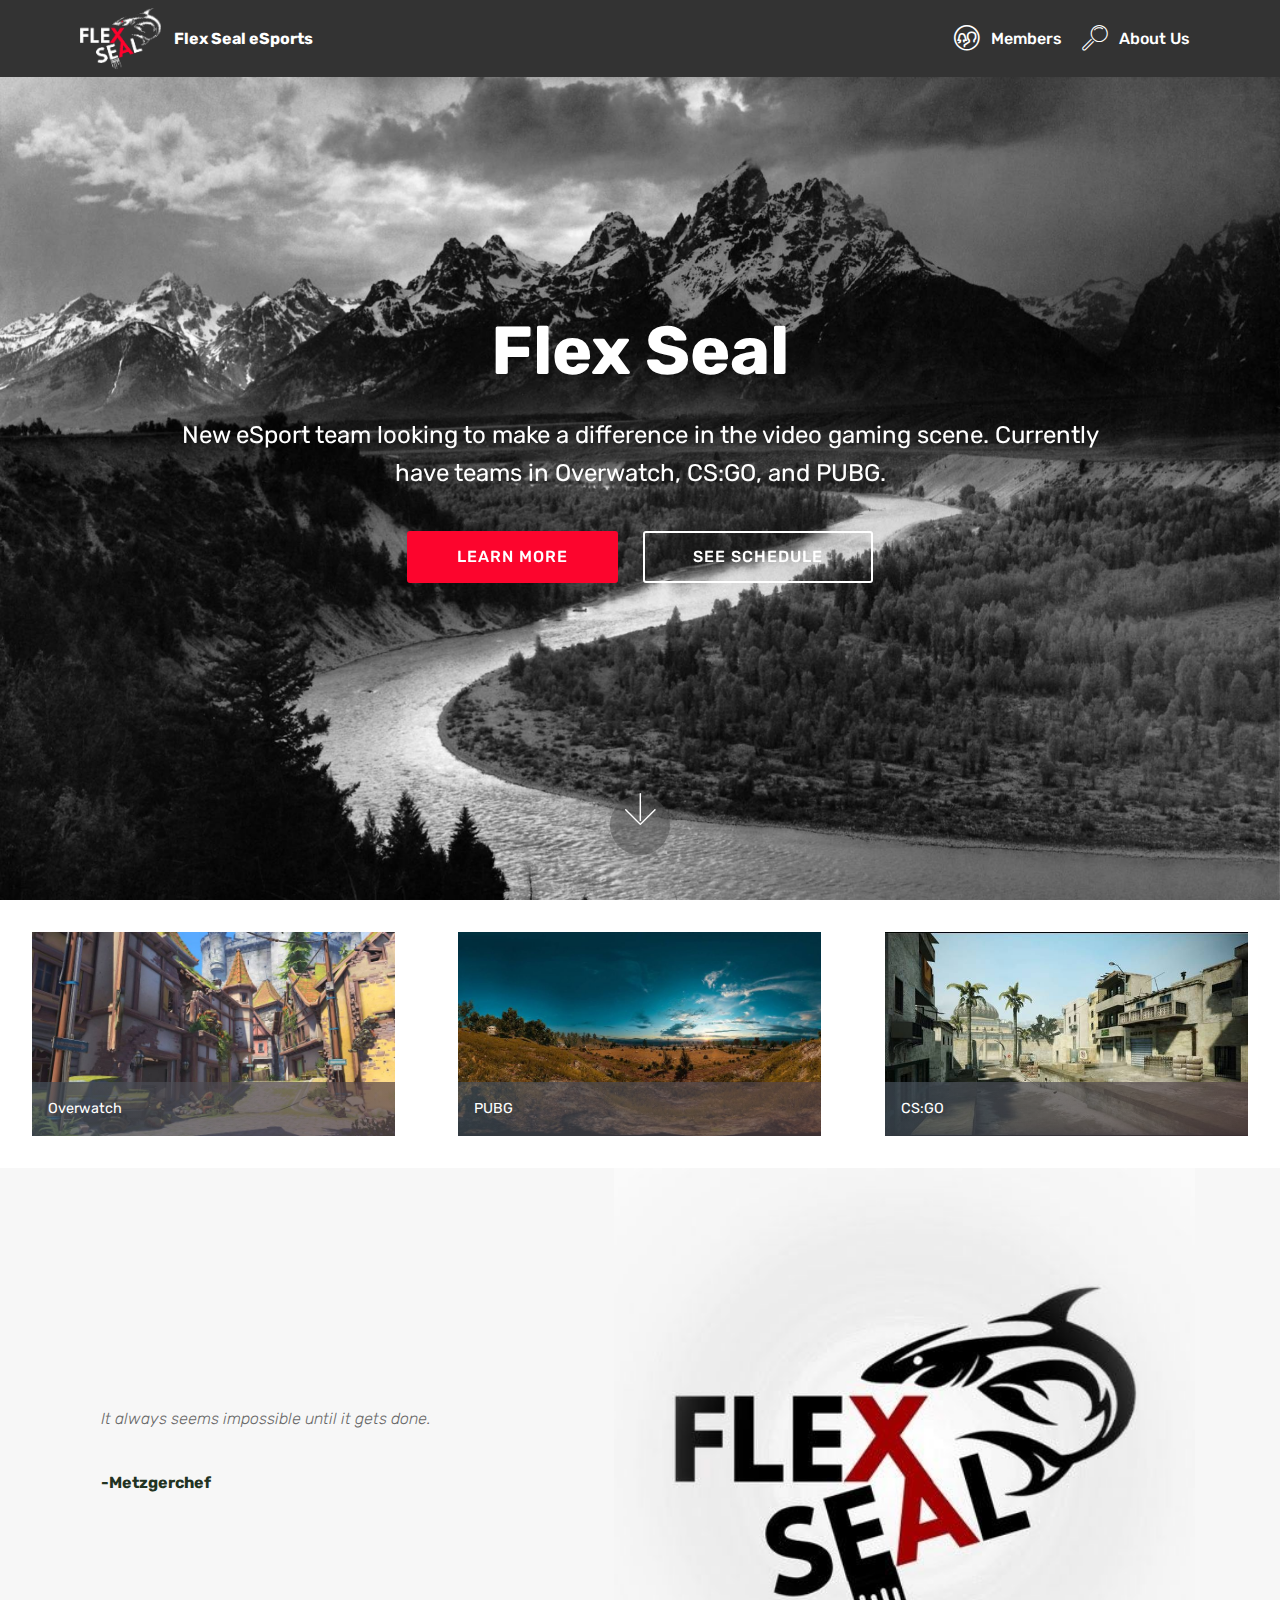
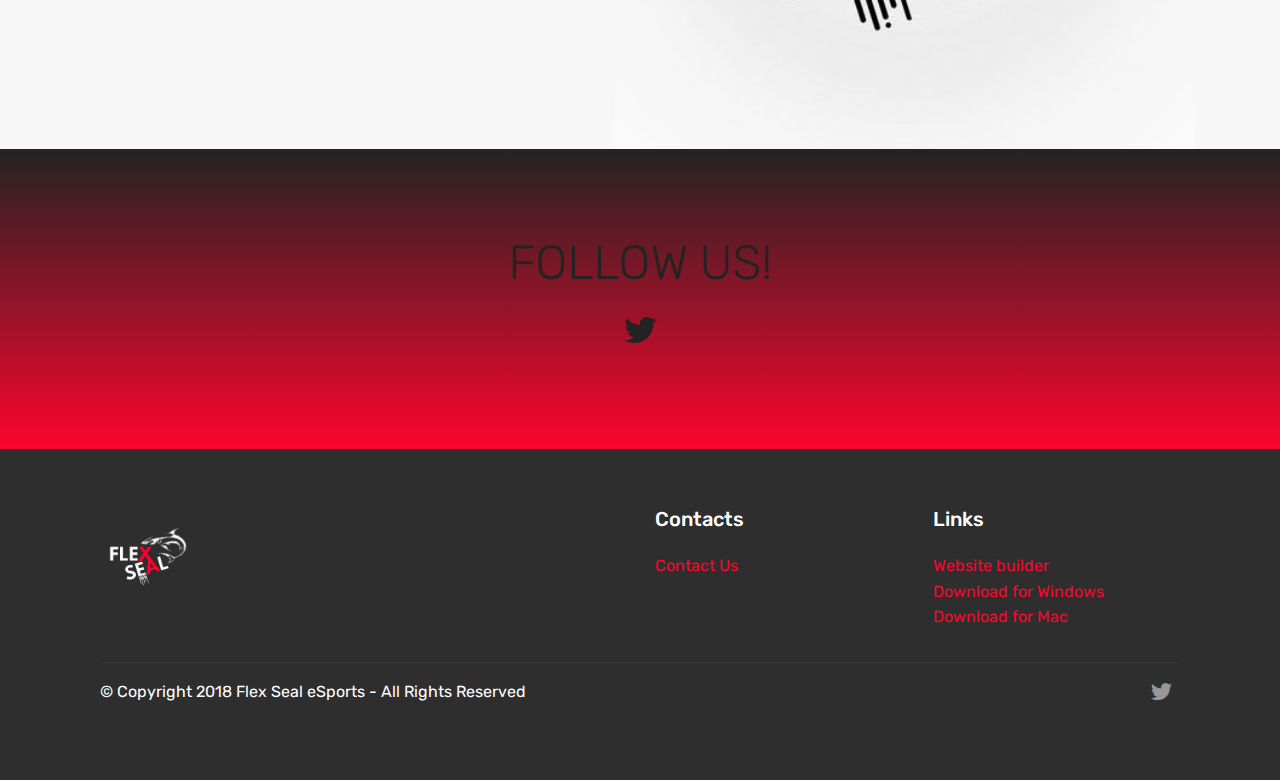
==== index.html @ 2ab2b0f3 "0.7.1 files" ====
<!DOCTYPE html>
<html >
<head>
  <!-- Site made with Mobirise Website Builder v4.6.5, https://mobirise.com -->
  <meta charset="UTF-8">
  <meta http-equiv="X-UA-Compatible" content="IE=edge">
  <meta name="generator" content="Mobirise v4.6.5, mobirise.com">
  <meta name="viewport" content="width=device-width, initial-scale=1, minimum-scale=1">
  <link rel="shortcut icon" href="assets/images/flexs-esports-empty-1-480x480.png" type="image/x-icon">
  <meta name="description" content="">
  <title>Home</title>
  <link rel="stylesheet" href="assets/web/assets/mobirise-icons-bold/mobirise-icons-bold.css">
  <link rel="stylesheet" href="assets/web/assets/mobirise-icons/mobirise-icons.css">
  <link rel="stylesheet" href="assets/tether/tether.min.css">
  <link rel="stylesheet" href="assets/bootstrap/css/bootstrap.min.css">
  <link rel="stylesheet" href="assets/bootstrap/css/bootstrap-grid.min.css">
  <link rel="stylesheet" href="assets/bootstrap/css/bootstrap-reboot.min.css">
  <link rel="stylesheet" href="assets/dropdown/css/style.css">
  <link rel="stylesheet" href="assets/socicon/css/styles.css">
  <link rel="stylesheet" href="assets/theme/css/style.css">
  <link rel="stylesheet" href="assets/gallery/style.css">
  <link rel="stylesheet" href="assets/mobirise/css/mbr-additional.css" type="text/css">
  
  
  
</head>
<body>
  <section class="menu cid-qKfccjQbO0" once="menu" id="menu1-e">

    

    <nav class="navbar navbar-expand beta-menu navbar-dropdown align-items-center navbar-fixed-top navbar-toggleable-sm">
        <button class="navbar-toggler navbar-toggler-right" type="button" data-toggle="collapse" data-target="#navbarSupportedContent" aria-controls="navbarSupportedContent" aria-expanded="false" aria-label="Toggle navigation">
            <div class="hamburger">
                <span></span>
                <span></span>
                <span></span>
                <span></span>
            </div>
        </button>
        <div class="menu-logo">
            <div class="navbar-brand">
                <span class="navbar-logo">
                    <a href="index.html">
                         <img src="assets/images/flexs-esports-empty-1-480x480.png" alt="Mobirise" title="" style="height: 3.8rem;">
                    </a>
                </span>
                <span class="navbar-caption-wrap"><a class="navbar-caption text-white display-4" href="index.html">
                        Flex Seal eSports</a></span>
            </div>
        </div>
        <div class="collapse navbar-collapse" id="navbarSupportedContent">
            <ul class="navbar-nav nav-dropdown nav-right" data-app-modern-menu="true"><li class="nav-item">
                    <a class="nav-link link text-white display-4" href="page6.html"><span class="mbrib-users mbr-iconfont mbr-iconfont-btn"></span>Members</a>
                </li>
                <li class="nav-item">
                    <a class="nav-link link text-white display-4" href="page4.html">
                        <span class="mbri-search mbr-iconfont mbr-iconfont-btn"></span>
                        About Us
                    </a>
                </li></ul>
            
        </div>
    </nav>
</section>

<section class="engine"><a href="https://mobirise.ws/j">design free website</a></section><section class="cid-qKfcckAeBX mbr-fullscreen mbr-parallax-background" id="header2-f">

    

    

    <div class="container align-center">
        <div class="row justify-content-md-center">
            <div class="mbr-white col-md-10">
                <h1 class="mbr-section-title mbr-bold pb-3 mbr-fonts-style display-1">
                    Flex Seal</h1>
                
                <p class="mbr-text pb-3 mbr-fonts-style display-5">
                    New eSport team looking to make a difference in the video gaming scene. Currently have teams in Overwatch, CS:GO, and PUBG.
                </p>
                <div class="mbr-section-btn"><a class="btn btn-md btn-secondary display-4" href="page4.html">LEARN MORE</a>
                    <a class="btn btn-md btn-white-outline display-4" href="page7.html">SEE SCHEDULE</a></div>
            </div>
        </div>
    </div>
    <div class="mbr-arrow hidden-sm-down" aria-hidden="true">
        <a href="#next">
            <i class="mbri-down mbr-iconfont"></i>
        </a>
    </div>
</section>

<section class="mbr-gallery mbr-slider-carousel cid-qKfeSP78UW" id="gallery3-h">

    

    <div>
        <div><!-- Filter --><!-- Gallery --><div class="mbr-gallery-row"><div class="mbr-gallery-layout-default"><div><div><div class="mbr-gallery-item mbr-gallery-item--p4" data-video-url="false" data-tags="Awesome"><div href="#lb-gallery3-h" data-slide-to="0" data-toggle="modal"><img src="assets/images/382066-h1-1920x1080-800x450.jpg" alt=""><span class="icon-focus"></span><span class="mbr-gallery-title mbr-fonts-style display-7"><a href="page1.html" class="text-white">Overwatch</a></span></div></div><div class="mbr-gallery-item mbr-gallery-item--p4" data-video-url="false" data-tags="Responsive"><div href="#lb-gallery3-h" data-slide-to="1" data-toggle="modal"><img src="assets/images/eastofzharkisunset-1551x872-800x449.jpg" alt=""><span class="icon-focus"></span><span class="mbr-gallery-title mbr-fonts-style display-7"><a href="page2.html" class="text-white">PUBG</a></span></div></div><div class="mbr-gallery-item mbr-gallery-item--p4" data-video-url="false" data-tags="Animated"><div href="#lb-gallery3-h" data-slide-to="2" data-toggle="modal"><img src="assets/images/download-637x358-637x358.jpg" alt=""><span class="icon-focus"></span><span class="mbr-gallery-title mbr-fonts-style display-7"><a href="page3.html" class="text-white">CS:GO</a></span></div></div></div></div><div class="clearfix"></div></div></div><!-- Lightbox --><div data-app-prevent-settings="" class="mbr-slider modal fade carousel slide" tabindex="-1" data-keyboard="true" data-interval="false" id="lb-gallery3-h"><div class="modal-dialog"><div class="modal-content"><div class="modal-body"><div class="carousel-inner"><div class="carousel-item active"><img src="assets/images/382066-h1-1920x1080.jpg" alt=""></div><div class="carousel-item"><img src="assets/images/eastofzharkisunset-1551x872.jpg" alt=""></div><div class="carousel-item"><img src="assets/images/download-637x358.jpg" alt=""></div></div><a class="carousel-control carousel-control-prev" role="button" data-slide="prev" href="#lb-gallery3-h"><span class="mbri-left mbr-iconfont" aria-hidden="true"></span><span class="sr-only">Previous</span></a><a class="carousel-control carousel-control-next" role="button" data-slide="next" href="#lb-gallery3-h"><span class="mbri-right mbr-iconfont" aria-hidden="true"></span><span class="sr-only">Next</span></a><a class="close" href="#" role="button" data-dismiss="modal"><span class="sr-only">Close</span></a></div></div></div></div></div>
    </div>

</section>

<section class="testimonials3 cid-qKkOAJuaQs" id="testimonials3-r">

    

    

    <div class="container">
        <div class="media-container-row">
            <div class="media-content px-3 align-self-center mbr-white py-2">
                <p class="mbr-text testimonial-text mbr-fonts-style display-7">
                   It always seems impossible until it gets done.</p>
                <p class="mbr-author-name pt-4 mb-2 mbr-fonts-style display-7">
                   -Metzgerchef</p>
                <p class="mbr-author-desc mbr-fonts-style display-7"></p>
            </div>

            <div class="mbr-figure pl-lg-5" style="width: 130%;">
              <img src="assets/images/metzger-1-480x480.jpg" alt="" title="">
            </div>
        </div>
    </div>
</section>

<section class="cid-qKkOF8xKrT" id="social-buttons2-s">

    

    

    <div class="container">
        <div class="media-container-row">
            <div class="col-md-8 align-center">
                <h2 class="pb-3 mbr-fonts-style display-2">
                    FOLLOW US!
                </h2>
                <div class="social-list pl-0 mb-0">
                    <a href="https://twitter.com/FlexS_Sports" target="_blank">
                        <span class="px-2 mbr-iconfont mbr-iconfont-social socicon-twitter socicon"></span>
                    </a>
                    <a href="https://www.facebook.com/pages/Mobirise/1616226671953247" target="_blank">
                        
                    </a>
                    <a href="https://instagram.com/mobirise" target="_blank">
                        
                    </a>
                    <a href="https://www.youtube.com/c/mobirise" target="_blank">
                        
                    </a>
                    <a href="https://plus.google.com/u/0/+Mobirise" target="_blank">
                        
                    </a>
                    <a href="https://www.behance.net/Mobirise" target="_blank">
                        
                    </a>
                </div>
            </div>
        </div>
    </div>
</section>

<section class="cid-qKfccleYmB" id="footer1-g">

    

    

    <div class="container">
        <div class="media-container-row content text-white">
            <div class="col-12 col-md-3">
                <div class="media-wrap">
                    <a href="https://mobirise.com/">
                        <img src="assets/images/flexs-esports-empty-480x480.png" alt="Mobirise" title="">
                    </a>
                </div>
            </div>
            <div class="col-12 col-md-3 mbr-fonts-style display-7">
                <h5 class="pb-3"></h5>
                <p class="mbr-text"></p>
            </div>
            <div class="col-12 col-md-3 mbr-fonts-style display-7">
                <h5 class="pb-3">
                    Contacts
                </h5>
                <p class="mbr-text"><a href="page5.html">Contact Us</a></p>
            </div>
            <div class="col-12 col-md-3 mbr-fonts-style display-7">
                <h5 class="pb-3">
                    Links
                </h5>
                <p class="mbr-text">
                    <a class="text-primary" href="https://mobirise.com/">Website builder</a>
                    <br><a class="text-primary" href="https://mobirise.com/mobirise-free-win.zip">Download for Windows</a>
                    <br><a class="text-primary" href="https://mobirise.com/mobirise-free-mac.zip">Download for Mac</a>
                </p>
            </div>
        </div>
        <div class="footer-lower">
            <div class="media-container-row">
                <div class="col-sm-12">
                    <hr>
                </div>
            </div>
            <div class="media-container-row mbr-white">
                <div class="col-sm-6 copyright">
                    <p class="mbr-text mbr-fonts-style display-7">
                        © Copyright 2018 Flex Seal eSports - All Rights Reserved
                    </p>
                </div>
                <div class="col-md-6">
                    <div class="social-list align-right">
                        <div class="soc-item">
                            <a href="https://twitter.com/FlexS_Sports" target="_blank">
                                <span class="mbr-iconfont mbr-iconfont-social socicon-twitter socicon"></span>
                            </a>
                        </div>
                        
                        
                        
                        
                        
                    </div>
                </div>
            </div>
        </div>
    </div>
</section>


  <script src="assets/web/assets/jquery/jquery.min.js"></script>
  <script src="assets/popper/popper.min.js"></script>
  <script src="assets/tether/tether.min.js"></script>
  <script src="assets/bootstrap/js/bootstrap.min.js"></script>
  <script src="assets/dropdown/js/script.min.js"></script>
  <script src="assets/touchswipe/jquery.touch-swipe.min.js"></script>
  <script src="assets/parallax/jarallax.min.js"></script>
  <script src="assets/bootstrapcarouselswipe/bootstrap-carousel-swipe.js"></script>
  <script src="assets/smoothscroll/smooth-scroll.js"></script>
  <script src="assets/vimeoplayer/jquery.mb.vimeo_player.js"></script>
  <script src="assets/sociallikes/social-likes.js"></script>
  <script src="assets/masonry/masonry.pkgd.min.js"></script>
  <script src="assets/imagesloaded/imagesloaded.pkgd.min.js"></script>
  <script src="assets/theme/js/script.js"></script>
  <script src="assets/slidervideo/script.js"></script>
  <script src="assets/gallery/player.min.js"></script>
  <script src="assets/gallery/script.js"></script>
  
  
</body>
</html>
---- assets/web/assets/mobirise-icons-bold/mobirise-icons-bold.css ----
@font-face {
  font-family: 'mobirise-icons-bold';
  src:  url('mobirise-icons-bold.eot?m1l4yr');
  src:  url('mobirise-icons-bold.eot?m1l4yr#iefix') format('embedded-opentype'),
    url('mobirise-icons-bold.ttf?m1l4yr') format('truetype'),
    url('mobirise-icons-bold.woff?m1l4yr') format('woff'),
    url('mobirise-icons-bold.svg?m1l4yr#mobirise-icons-bold') format('svg');
  font-weight: normal;
  font-style: normal;
}

[class^="mbrib-"], [class*="mbrib-"] {
  /* use !important to prevent issues with browser extensions that change fonts */
  font-family: 'mobirise-icons-bold' !important;
  speak: none;
  font-style: normal;
  font-weight: normal;
  font-variant: normal;
  text-transform: none;
  line-height: 1;

  /* Better Font Rendering =========== */
  -webkit-font-smoothing: antialiased;
  -moz-osx-font-smoothing: grayscale;
}

.mbrib-add-submenu:before {
  content: "\e900";
}
.mbrib-alert:before {
  content: "\e901";
}
.mbrib-align-center:before {
  content: "\e902";
}
.mbrib-align-justify:before {
  content: "\e903";
}
.mbrib-align-left:before {
  content: "\e904";
}
.mbrib-align-right:before {
  content: "\e905";
}
.mbrib-android:before {
  content: "\e906";
}
.mbrib-apple:before {
  content: "\e907";
}
.mbrib-arrow-down:before {
  content: "\e908";
}
.mbrib-arrow-next:before {
  content: "\e909";
}
.mbrib-arrow-prev:before {
  content: "\e90a";
}
.mbrib-arrow-up:before {
  content: "\e90b";
}
.mbrib-bold:before {
  content: "\e90c";
}
.mbrib-bookmark:before {
  content: "\e90d";
}
.mbrib-bootstrap:before {
  content: "\e90e";
}
.mbrib-briefcase:before {
  content: "\e90f";
}
.mbrib-browse:before {
  content: "\e910";
}
.mbrib-bulleted-list:before {
  content: "\e911";
}
.mbrib-calendar:before {
  content: "\e912";
}
.mbrib-camera:before {
  content: "\e913";
}
.mbrib-cart-add:before {
  content: "\e914";
}
.mbrib-cart-full:before {
  content: "\e915";
}
.mbrib-cash:before {
  content: "\e916";
}
.mbrib-change-style:before {
  content: "\e917";
}
.mbrib-chat:before {
  content: "\e918";
}
.mbrib-clock:before {
  content: "\e919";
}
.mbrib-close:before {
  content: "\e91a";
}
.mbrib-cloud:before {
  content: "\e91b";
}
.mbrib-code:before {
  content: "\e91c";
}
.mbrib-contact-form:before {
  content: "\e91d";
}
.mbrib-credit-card:before {
  content: "\e91e";
}
.mbrib-cursor-click:before {
  content: "\e91f";
}
.mbrib-cust-feedback:before {
  content: "\e920";
}
.mbrib-database:before {
  content: "\e921";
}
.mbrib-delivery:before {
  content: "\e922";
}
.mbrib-desktop:before {
  content: "\e923";
}
.mbrib-devices:before {
  content: "\e924";
}
.mbrib-down:before {
  content: "\e925";
}
.mbrib-download:before {
  content: "\e926";
}
.mbrib-drag-n-drop:before {
  content: "\e927";
}
.mbrib-drag-n-drop2:before {
  content: "\e928";
}
.mbrib-edit:before {
  content: "\e929";
}
.mbrib-edit2:before {
  content: "\e92a";
}
.mbrib-error:before {
  content: "\e92b";
}
.mbrib-extension:before {
  content: "\e92c";
}
.mbrib-features:before {
  content: "\e92d";
}
.mbrib-file:before {
  content: "\e92e";
}
.mbrib-flag:before {
  content: "\e92f";
}
.mbrib-folder:before {
  content: "\e930";
}
.mbrib-gift:before {
  content: "\e931";
}
.mbrib-github:before {
  content: "\e932";
}
.mbrib-globe-2:before {
  content: "\e933";
}
.mbrib-globe:before {
  content: "\e934";
}
.mbrib-growing-chart:before {
  content: "\e935";
}
.mbrib-hearth:before {
  content: "\e936";
}
.mbrib-help:before {
  content: "\e937";
}
.mbrib-home:before {
  content: "\e938";
}
.mbrib-hot-cup:before {
  content: "\e939";
}
.mbrib-idea:before {
  content: "\e93a";
}
.mbrib-image-gallery:before {
  content: "\e93b";
}
.mbrib-image-slider:before {
  content: "\e93c";
}
.mbrib-info:before {
  content: "\e93d";
}
.mbrib-italic:before {
  content: "\e93e";
}
.mbrib-key:before {
  content: "\e93f";
}
.mbrib-laptop:before {
  content: "\e940";
}
.mbrib-layers:before {
  content: "\e941";
}
.mbrib-left-right:before {
  content: "\e942";
}
.mbrib-left:before {
  content: "\e943";
}
.mbrib-letter:before {
  content: "\e944";
}
.mbrib-like:before {
  content: "\e945";
}
.mbrib-link:before {
  content: "\e946";
}
.mbrib-lock:before {
  content: "\e947";
}
.mbrib-login:before {
  content: "\e948";
}
.mbrib-logout:before {
  content: "\e949";
}
.mbrib-magic-stick:before {
  content: "\e94a";
}
.mbrib-map-pin:before {
  content: "\e94b";
}
.mbrib-menu:before {
  content: "\e94c";
}
.mbrib-mobile:before {
  content: "\e94d";
}
.mbrib-mobile2:before {
  content: "\e94e";
}
.mbrib-mobirise:before {
  content: "\e94f";
}
.mbrib-more-horizontal:before {
  content: "\e950";
}
.mbrib-more-vertical:before {
  content: "\e951";
}
.mbrib-music:before {
  content: "\e952";
}
.mbrib-new-file:before {
  content: "\e953";
}
.mbrib-numbered-list:before {
  content: "\e954";
}
.mbrib-opened-folder:before {
  content: "\e955";
}
.mbrib-pages:before {
  content: "\e956";
}
.mbrib-paper-plane:before {
  content: "\e957";
}
.mbrib-paperclip:before {
  content: "\e958";
}
.mbrib-photo:before {
  content: "\e959";
}
.mbrib-photos:before {
  content: "\e95a";
}
.mbrib-pin:before {
  content: "\e95b";
}
.mbrib-play:before {
  content: "\e95c";
}
.mbrib-plus:before {
  content: "\e95d";
}
.mbrib-preview:before {
  content: "\e95e";
}
.mbrib-print:before {
  content: "\e95f";
}
.mbrib-protect:before {
  content: "\e960";
}
.mbrib-question:before {
  content: "\e961";
}
.mbrib-quote-left:before {
  content: "\e962";
}
.mbrib-quote-right:before {
  content: "\e963";
}
.mbrib-redo:before {
  content: "\e964";
}
.mbrib-refresh:before {
  content: "\e965";
}
.mbrib-responsive:before {
  content: "\e966";
}
.mbrib-right:before {
  content: "\e967";
}
.mbrib-rocket:before {
  content: "\e968";
}
.mbrib-sad-face:before {
  content: "\e969";
}
.mbrib-sale:before {
  content: "\e96a";
}
.mbrib-save:before {
  content: "\e96b";
}
.mbrib-search:before {
  content: "\e96c";
}
.mbrib-setting:before {
  content: "\e96d";
}
.mbrib-setting2:before {
  content: "\e96e";
}
.mbrib-setting3:before {
  content: "\e96f";
}
.mbrib-share:before {
  content: "\e970";
}
.mbrib-shopping-bag:before {
  content: "\e971";
}
.mbrib-shopping-basket:before {
  content: "\e972";
}
.mbrib-shopping-cart:before {
  content: "\e973";
}
.mbrib-sites:before {
  content: "\e974";
}
.mbrib-smile-face:before {
  content: "\e975";
}
.mbrib-speed:before {
  content: "\e976";
}
.mbrib-star:before {
  content: "\e977";
}
.mbrib-success:before {
  content: "\e978";
}
.mbrib-sun:before {
  content: "\e979";
}
.mbrib-sun2:before {
  content: "\e97a";
}
.mbrib-tablet-vertical:before {
  content: "\e97b";
}
.mbrib-tablet:before {
  content: "\e97c";
}
.mbrib-target:before {
  content: "\e97d";
}
.mbrib-timer:before {
  content: "\e97e";
}
.mbrib-to-ftp:before {
  content: "\e97f";
}
.mbrib-to-local-drive:before {
  content: "\e980";
}
.mbrib-touch-swipe:before {
  content: "\e981";
}
.mbrib-touch:before {
  content: "\e982";
}
.mbrib-trash:before {
  content: "\e983";
}
.mbrib-underline:before {
  content: "\e984";
}
.mbrib-undo:before {
  content: "\e985";
}
.mbrib-unlink:before {
  content: "\e986";
}
.mbrib-unlock:before {
  content: "\e987";
}
.mbrib-up-down:before {
  content: "\e988";
}
.mbrib-up:before {
  content: "\e989";
}
.mbrib-update:before {
  content: "\e98a";
}
.mbrib-upload:before {
  content: "\e98b";
}
.mbrib-user:before {
  content: "\e98c";
}
.mbrib-user2:before {
  content: "\e98d";
}
.mbrib-users:before {
  content: "\e98e";
}
.mbrib-video-play:before {
  content: "\e98f";
}
.mbrib-video:before {
  content: "\e990";
}
.mbrib-watch:before {
  content: "\e991";
}
.mbrib-website-theme:before {
  content: "\e992";
}
.mbrib-wifi:before {
  content: "\e993";
}
.mbrib-windows:before {
  content: "\e994";
}
.mbrib-zoom-out:before {
  content: "\e995";
}
---- assets/web/assets/mobirise-icons/mobirise-icons.css ----
@font-face {
  font-family: 'MobiriseIcons';
  src:  url('mobirise-icons.eot?spat4u');
  src:  url('mobirise-icons.eot?spat4u#iefix') format('embedded-opentype'),
    url('mobirise-icons.ttf?spat4u') format('truetype'),
    url('mobirise-icons.woff?spat4u') format('woff'),
    url('mobirise-icons.svg?spat4u#MobiriseIcons') format('svg');
  font-weight: normal;
  font-style: normal;
}

[class^="mbri-"], [class*=" mbri-"] {
  /* use !important to prevent issues with browser extensions that change fonts */
  font-family: MobiriseIcons !important;
  speak: none;
  font-style: normal;
  font-weight: normal;
  font-variant: normal;
  text-transform: none;
  line-height: 1;

  /* Better Font Rendering =========== */
  -webkit-font-smoothing: antialiased;
  -moz-osx-font-smoothing: grayscale;
}

.mbri-add-submenu:before {
  content: "\e900";
}
.mbri-alert:before {
  content: "\e901";
}
.mbri-align-center:before {
  content: "\e902";
}
.mbri-align-justify:before {
  content: "\e903";
}
.mbri-align-left:before {
  content: "\e904";
}
.mbri-align-right:before {
  content: "\e905";
}
.mbri-android:before {
  content: "\e906";
}
.mbri-apple:before {
  content: "\e907";
}
.mbri-arrow-down:before {
  content: "\e908";
}
.mbri-arrow-next:before {
  content: "\e909";
}
.mbri-arrow-prev:before {
  content: "\e90a";
}
.mbri-arrow-up:before {
  content: "\e90b";
}
.mbri-bold:before {
  content: "\e90c";
}
.mbri-bookmark:before {
  content: "\e90d";
}
.mbri-bootstrap:before {
  content: "\e90e";
}
.mbri-briefcase:before {
  content: "\e90f";
}
.mbri-browse:before {
  content: "\e910";
}
.mbri-bulleted-list:before {
  content: "\e911";
}
.mbri-calendar:before {
  content: "\e912";
}
.mbri-camera:before {
  content: "\e913";
}
.mbri-cart-add:before {
  content: "\e914";
}
.mbri-cart-full:before {
  content: "\e915";
}
.mbri-cash:before {
  content: "\e916";
}
.mbri-change-style:before {
  content: "\e917";
}
.mbri-chat:before {
  content: "\e918";
}
.mbri-clock:before {
  content: "\e919";
}
.mbri-close:before {
  content: "\e91a";
}
.mbri-cloud:before {
  content: "\e91b";
}
.mbri-code:before {
  content: "\e91c";
}
.mbri-contact-form:before {
  content: "\e91d";
}
.mbri-credit-card:before {
  content: "\e91e";
}
.mbri-cursor-click:before {
  content: "\e91f";
}
.mbri-cust-feedback:before {
  content: "\e920";
}
.mbri-database:before {
  content: "\e921";
}
.mbri-delivery:before {
  content: "\e922";
}
.mbri-desktop:before {
  content: "\e923";
}
.mbri-devices:before {
  content: "\e924";
}
.mbri-down:before {
  content: "\e925";
}
.mbri-download:before {
  content: "\e989";
}
.mbri-drag-n-drop:before {
  content: "\e927";
}
.mbri-drag-n-drop2:before {
  content: "\e928";
}
.mbri-edit:before {
  content: "\e929";
}
.mbri-edit2:before {
  content: "\e92a";
}
.mbri-error:before {
  content: "\e92b";
}
.mbri-extension:before {
  content: "\e92c";
}
.mbri-features:before {
  content: "\e92d";
}
.mbri-file:before {
  content: "\e92e";
}
.mbri-flag:before {
  content: "\e92f";
}
.mbri-folder:before {
  content: "\e930";
}
.mbri-gift:before {
  content: "\e931";
}
.mbri-github:before {
  content: "\e932";
}
.mbri-globe:before {
  content: "\e933";
}
.mbri-globe-2:before {
  content: "\e934";
}
.mbri-growing-chart:before {
  content: "\e935";
}
.mbri-hearth:before {
  content: "\e936";
}
.mbri-help:before {
  content: "\e937";
}
.mbri-home:before {
  content: "\e938";
}
.mbri-hot-cup:before {
  content: "\e939";
}
.mbri-idea:before {
  content: "\e93a";
}
.mbri-image-gallery:before {
  content: "\e93b";
}
.mbri-image-slider:before {
  content: "\e93c";
}
.mbri-info:before {
  content: "\e93d";
}
.mbri-italic:before {
  content: "\e93e";
}
.mbri-key:before {
  content: "\e93f";
}
.mbri-laptop:before {
  content: "\e940";
}
.mbri-layers:before {
  content: "\e941";
}
.mbri-left-right:before {
  content: "\e942";
}
.mbri-left:before {
  content: "\e943";
}
.mbri-letter:before {
  content: "\e944";
}
.mbri-like:before {
  content: "\e945";
}
.mbri-link:before {
  content: "\e946";
}
.mbri-lock:before {
  content: "\e947";
}
.mbri-login:before {
  content: "\e948";
}
.mbri-logout:before {
  content: "\e949";
}
.mbri-magic-stick:before {
  content: "\e94a";
}
.mbri-map-pin:before {
  content: "\e94b";
}
.mbri-menu:before {
  content: "\e94c";
}
.mbri-mobile:before {
  content: "\e94d";
}
.mbri-mobile2:before {
  content: "\e94e";
}
.mbri-mobirise:before {
  content: "\e94f";
}
.mbri-more-horizontal:before {
  content: "\e950";
}
.mbri-more-vertical:before {
  content: "\e951";
}
.mbri-music:before {
  content: "\e952";
}
.mbri-new-file:before {
  content: "\e953";
}
.mbri-numbered-list:before {
  content: "\e954";
}
.mbri-opened-folder:before {
  content: "\e955";
}
.mbri-pages:before {
  content: "\e956";
}
.mbri-paper-plane:before {
  content: "\e957";
}
.mbri-paperclip:before {
  content: "\e958";
}
.mbri-photo:before {
  content: "\e959";
}
.mbri-photos:before {
  content: "\e95a";
}
.mbri-pin:before {
  content: "\e95b";
}
.mbri-play:before {
  content: "\e95c";
}
.mbri-plus:before {
  content: "\e95d";
}
.mbri-preview:before {
  content: "\e95e";
}
.mbri-print:before {
  content: "\e95f";
}
.mbri-protect:before {
  content: "\e960";
}
.mbri-question:before {
  content: "\e961";
}
.mbri-quote-left:before {
  content: "\e962";
}
.mbri-quote-right:before {
  content: "\e963";
}
.mbri-refresh:before {
  content: "\e964";
}
.mbri-responsive:before {
  content: "\e965";
}
.mbri-right:before {
  content: "\e966";
}
.mbri-rocket:before {
  content: "\e967";
}
.mbri-sad-face:before {
  content: "\e968";
}
.mbri-sale:before {
  content: "\e969";
}
.mbri-save:before {
  content: "\e96a";
}
.mbri-search:before {
  content: "\e96b";
}
.mbri-setting:before {
  content: "\e96c";
}
.mbri-setting2:before {
  content: "\e96d";
}
.mbri-setting3:before {
  content: "\e96e";
}
.mbri-share:before {
  content: "\e96f";
}
.mbri-shopping-bag:before {
  content: "\e970";
}
.mbri-shopping-basket:before {
  content: "\e971";
}
.mbri-shopping-cart:before {
  content: "\e972";
}
.mbri-sites:before {
  content: "\e973";
}
.mbri-smile-face:before {
  content: "\e974";
}
.mbri-speed:before {
  content: "\e975";
}
.mbri-star:before {
  content: "\e976";
}
.mbri-success:before {
  content: "\e977";
}
.mbri-sun:before {
  content: "\e978";
}
.mbri-sun2:before {
  content: "\e979";
}
.mbri-tablet:before {
  content: "\e97a";
}
.mbri-tablet-vertical:before {
  content: "\e97b";
}
.mbri-target:before {
  content: "\e97c";
}
.mbri-timer:before {
  content: "\e97d";
}
.mbri-to-ftp:before {
  content: "\e97e";
}
.mbri-to-local-drive:before {
  content: "\e97f";
}
.mbri-touch-swipe:before {
  content: "\e980";
}
.mbri-touch:before {
  content: "\e981";
}
.mbri-trash:before {
  content: "\e982";
}
.mbri-underline:before {
  content: "\e983";
}
.mbri-unlink:before {
  content: "\e984";
}
.mbri-unlock:before {
  content: "\e985";
}
.mbri-up-down:before {
  content: "\e986";
}
.mbri-up:before {
  content: "\e987";
}
.mbri-update:before {
  content: "\e988";
}
.mbri-upload:before {
 content: "\e926"; 
}
.mbri-user:before {
  content: "\e98a";
}
.mbri-user2:before {
  content: "\e98b";
}
.mbri-users:before {
  content: "\e98c";
}
.mbri-video:before {
  content: "\e98d";
}
.mbri-video-play:before {
  content: "\e98e";
}
.mbri-watch:before {
  content: "\e98f";
}
.mbri-website-theme:before {
  content: "\e990";
}
.mbri-wifi:before {
  content: "\e991";
}
.mbri-windows:before {
  content: "\e992";
}
.mbri-zoom-out:before {
  content: "\e993";
}
.mbri-redo:before {
  content: "\e994";
}
.mbri-undo:before {
  content: "\e995";
}
---- assets/dropdown/css/style.css ----
.navbar-dropdown {
  left: 0;
  padding: 0;
  position: absolute;
  right: 0;
  top: 0;
  transition: all 0.45s ease;
  z-index: 1030;
  background: #282828; }
  .navbar-dropdown .navbar-logo {
    margin-right: 0.8rem;
    transition: margin 0.3s ease-in-out;
    vertical-align: middle; }
    .navbar-dropdown .navbar-logo img {
      height: 3.125rem;
      transition: all 0.3s ease-in-out; }
    .navbar-dropdown .navbar-logo.mbr-iconfont {
      font-size: 3.125rem;
      line-height: 3.125rem; }
  .navbar-dropdown .navbar-caption {
    font-weight: 700;
    white-space: normal;
    vertical-align: -4px;
    line-height: 3.125rem !important; }
    .navbar-dropdown .navbar-caption, .navbar-dropdown .navbar-caption:hover {
      color: inherit;
      text-decoration: none; }
  .navbar-dropdown .mbr-iconfont + .navbar-caption {
    vertical-align: -1px; }
  .navbar-dropdown.navbar-fixed-top {
    position: fixed; }
  .navbar-dropdown .navbar-brand span {
    vertical-align: -4px; }
  .navbar-dropdown.bg-color.transparent {
    background: none; }
  .navbar-dropdown.navbar-short .navbar-brand {
    padding: 0.625rem 0; }
    .navbar-dropdown.navbar-short .navbar-brand span {
      vertical-align: -1px; }
  .navbar-dropdown.navbar-short .navbar-caption {
    line-height: 2.375rem !important;
    vertical-align: -2px; }
  .navbar-dropdown.navbar-short .navbar-logo {
    margin-right: 0.5rem; }
    .navbar-dropdown.navbar-short .navbar-logo img {
      height: 2.375rem; }
    .navbar-dropdown.navbar-short .navbar-logo.mbr-iconfont {
      font-size: 2.375rem;
      line-height: 2.375rem; }
  .navbar-dropdown.navbar-short .mbr-table-cell {
    height: 3.625rem; }
  .navbar-dropdown .navbar-close {
    left: 0.6875rem;
    position: fixed;
    top: 0.75rem;
    z-index: 1000; }
  .navbar-dropdown .hamburger-icon {
    content: "";
    display: inline-block;
    vertical-align: middle;
    width: 16px;
    -webkit-box-shadow: 0 -6px 0 1px #282828,0 0 0 1px #282828,0 6px 0 1px #282828;
    -moz-box-shadow: 0 -6px 0 1px #282828,0 0 0 1px #282828,0 6px 0 1px #282828;
    box-shadow: 0 -6px 0 1px #282828,0 0 0 1px #282828,0 6px 0 1px #282828; }

.dropdown-menu .dropdown-toggle[data-toggle="dropdown-submenu"]::after {
  border-bottom: 0.35em solid transparent;
  border-left: 0.35em solid;
  border-right: 0;
  border-top: 0.35em solid transparent;
  margin-left: 0.3rem; }

.dropdown-menu .dropdown-item:focus {
  outline: 0; }

.nav-dropdown {
  font-size: 0.75rem;
  font-weight: 500;
  height: auto !important; }
  .nav-dropdown .nav-btn {
    padding-left: 1rem; }
  .nav-dropdown .link {
    margin: .667em 1.667em;
    font-weight: 500;
    padding: 0;
    transition: color .2s ease-in-out; }
    .nav-dropdown .link.dropdown-toggle {
      margin-right: 2.583em; }
      .nav-dropdown .link.dropdown-toggle::after {
        margin-left: .25rem;
        border-top: 0.35em solid;
        border-right: 0.35em solid transparent;
        border-left: 0.35em solid transparent;
        border-bottom: 0; }
      .nav-dropdown .link.dropdown-toggle[aria-expanded="true"] {
        margin: 0;
        padding: 0.667em 3.263em  0.667em 1.667em; }
  .nav-dropdown .link::after,
  .nav-dropdown .dropdown-item::after {
    color: inherit; }
  .nav-dropdown .btn {
    font-size: 0.75rem;
    font-weight: 700;
    letter-spacing: 0;
    margin-bottom: 0;
    padding-left: 1.25rem;
    padding-right: 1.25rem; }
  .nav-dropdown .dropdown-menu {
    border-radius: 0;
    border: 0;
    left: 0;
    margin: 0;
    padding-bottom: 1.25rem;
    padding-top: 1.25rem;
    position: relative; }
  .nav-dropdown .dropdown-submenu {
    margin-left: 0.125rem;
    top: 0; }
  .nav-dropdown .dropdown-item {
    font-weight: 500;
    line-height: 2;
    padding: 0.3846em 4.615em 0.3846em 1.5385em;
    position: relative;
    transition: color .2s ease-in-out, background-color .2s ease-in-out; }
    .nav-dropdown .dropdown-item::after {
      margin-top: -0.3077em;
      position: absolute;
      right: 1.1538em;
      top: 50%; }
    .nav-dropdown .dropdown-item:focus, .nav-dropdown .dropdown-item:hover {
      background: none; }

@media (max-width: 767px) {
  .nav-dropdown.navbar-toggleable-sm {
    bottom: 0;
    display: none;
    left: 0;
    overflow-x: hidden;
    position: fixed;
    top: 0;
    transform: translateX(-100%);
    -ms-transform: translateX(-100%);
    -webkit-transform: translateX(-100%);
    width: 18.75rem;
    z-index: 999; } }
.nav-dropdown.navbar-toggleable-xl {
  bottom: 0;
  display: none;
  left: 0;
  overflow-x: hidden;
  position: fixed;
  top: 0;
  transform: translateX(-100%);
  -ms-transform: translateX(-100%);
  -webkit-transform: translateX(-100%);
  width: 18.75rem;
  z-index: 999; }

.nav-dropdown-sm {
  display: block !important;
  overflow-x: hidden;
  overflow: auto;
  padding-top: 3.875rem; }
  .nav-dropdown-sm::after {
    content: "";
    display: block;
    height: 3rem;
    width: 100%; }
  .nav-dropdown-sm.collapse.in ~ .navbar-close {
    display: block !important; }
  .nav-dropdown-sm.collapsing, .nav-dropdown-sm.collapse.in {
    transform: translateX(0);
    -ms-transform: translateX(0);
    -webkit-transform: translateX(0);
    transition: all 0.25s ease-out;
    -webkit-transition: all 0.25s ease-out;
    background: #282828; }
  .nav-dropdown-sm.collapsing[aria-expanded="false"] {
    transform: translateX(-100%);
    -ms-transform: translateX(-100%);
    -webkit-transform: translateX(-100%); }
  .nav-dropdown-sm .nav-item {
    display: block;
    margin-left: 0 !important;
    padding-left: 0; }
  .nav-dropdown-sm .link,
  .nav-dropdown-sm .dropdown-item {
    border-top: 1px dotted rgba(255, 255, 255, 0.1);
    font-size: 0.8125rem;
    line-height: 1.6;
    margin: 0 !important;
    padding: 0.875rem 2.4rem 0.875rem 1.5625rem !important;
    position: relative;
    white-space: normal; }
    .nav-dropdown-sm .link:focus, .nav-dropdown-sm .link:hover,
    .nav-dropdown-sm .dropdown-item:focus,
    .nav-dropdown-sm .dropdown-item:hover {
      background: rgba(0, 0, 0, 0.2) !important;
      color: #c0a375; }
  .nav-dropdown-sm .nav-btn {
    position: relative;
    padding: 1.5625rem 1.5625rem 0 1.5625rem; }
    .nav-dropdown-sm .nav-btn::before {
      border-top: 1px dotted rgba(255, 255, 255, 0.1);
      content: "";
      left: 0;
      position: absolute;
      top: 0;
      width: 100%; }
    .nav-dropdown-sm .nav-btn + .nav-btn {
      padding-top: 0.625rem; }
      .nav-dropdown-sm .nav-btn + .nav-btn::before {
        display: none; }
  .nav-dropdown-sm .btn {
    padding: 0.625rem 0; }
  .nav-dropdown-sm .dropdown-toggle[data-toggle="dropdown-submenu"]::after {
    margin-left: .25rem;
    border-top: 0.35em solid;
    border-right: 0.35em solid transparent;
    border-left: 0.35em solid transparent;
    border-bottom: 0; }
  .nav-dropdown-sm .dropdown-toggle[data-toggle="dropdown-submenu"][aria-expanded="true"]::after {
    border-top: 0;
    border-right: 0.35em solid transparent;
    border-left: 0.35em solid transparent;
    border-bottom: 0.35em solid; }
  .nav-dropdown-sm .dropdown-menu {
    margin: 0;
    padding: 0;
    position: relative;
    top: 0;
    left: 0;
    width: 100%;
    border: 0;
    float: none;
    border-radius: 0;
    background: none; }
  .nav-dropdown-sm .dropdown-submenu {
    left: 100%;
    margin-left: 0.125rem;
    margin-top: -1.25rem;
    top: 0; }

.navbar-toggleable-sm .nav-dropdown .dropdown-menu {
  position: absolute; }

.navbar-toggleable-sm .nav-dropdown .dropdown-submenu {
  left: 100%;
  margin-left: 0.125rem;
  margin-top: -1.25rem;
  top: 0; }

.navbar-toggleable-sm.opened .nav-dropdown .dropdown-menu {
  position: relative; }

.navbar-toggleable-sm.opened .nav-dropdown .dropdown-submenu {
  left: 0;
  margin-left: 00rem;
  margin-top: 0rem;
  top: 0; }

.is-builder .nav-dropdown.collapsing {
  transition: none !important; }

/*# sourceMappingURL=style.css.map */
---- assets/socicon/css/styles.css ----
@charset "UTF-8";

@font-face {
  font-family: "socicon";
  src:url("../fonts/socicon.eot");
  src:url("../fonts/socicon.eot?#iefix") format("embedded-opentype"),
    url("../fonts/socicon.woff") format("woff"),
    url("../fonts/socicon.ttf") format("truetype"),
    url("../fonts/socicon.svg#socicon") format("svg");
  font-weight: normal;
  font-style: normal;

}

[data-icon]:before {
  font-family: "socicon" !important;
  content: attr(data-icon);
  font-style: normal !important;
  font-weight: normal !important;
  font-variant: normal !important;
  text-transform: none !important;
  speak: none;
  line-height: 1;
  -webkit-font-smoothing: antialiased;
  -moz-osx-font-smoothing: grayscale;
}

[class^="socicon-"]:before,
[class*=" socicon-"]:before {
  font-family: "socicon" !important;
  font-style: normal !important;
  font-weight: normal !important;
  font-variant: normal !important;
  text-transform: none !important;
  speak: none;
  line-height: 1;
  -webkit-font-smoothing: antialiased;
  -moz-osx-font-smoothing: grayscale;
}

.socicon-modelmayhem:before {
  content: "\e000";
}
.socicon-mixcloud:before {
  content: "\e001";
}
.socicon-drupal:before {
  content: "\e002";
}
.socicon-swarm:before {
  content: "\e003";
}
.socicon-istock:before {
  content: "\e004";
}
.socicon-yammer:before {
  content: "\e005";
}
.socicon-ello:before {
  content: "\e006";
}
.socicon-stackoverflow:before {
  content: "\e007";
}
.socicon-persona:before {
  content: "\e008";
}
.socicon-triplej:before {
  content: "\e009";
}
.socicon-houzz:before {
  content: "\e00a";
}
.socicon-rss:before {
  content: "\e00b";
}
.socicon-paypal:before {
  content: "\e00c";
}
.socicon-odnoklassniki:before {
  content: "\e00d";
}
.socicon-airbnb:before {
  content: "\e00e";
}
.socicon-periscope:before {
  content: "\e00f";
}
.socicon-outlook:before {
  content: "\e010";
}
.socicon-coderwall:before {
  content: "\e011";
}
.socicon-tripadvisor:before {
  content: "\e012";
}
.socicon-appnet:before {
  content: "\e013";
}
.socicon-goodreads:before {
  content: "\e014";
}
.socicon-tripit:before {
  content: "\e015";
}
.socicon-lanyrd:before {
  content: "\e016";
}
.socicon-slideshare:before {
  content: "\e017";
}
.socicon-buffer:before {
  content: "\e018";
}
.socicon-disqus:before {
  content: "\e019";
}
.socicon-vkontakte:before {
  content: "\e01a";
}
.socicon-whatsapp:before {
  content: "\e01b";
}
.socicon-patreon:before {
  content: "\e01c";
}
.socicon-storehouse:before {
  content: "\e01d";
}
.socicon-pocket:before {
  content: "\e01e";
}
.socicon-mail:before {
  content: "\e01f";
}
.socicon-blogger:before {
  content: "\e020";
}
.socicon-technorati:before {
  content: "\e021";
}
.socicon-reddit:before {
  content: "\e022";
}
.socicon-dribbble:before {
  content: "\e023";
}
.socicon-stumbleupon:before {
  content: "\e024";
}
.socicon-digg:before {
  content: "\e025";
}
.socicon-envato:before {
  content: "\e026";
}
.socicon-behance:before {
  content: "\e027";
}
.socicon-delicious:before {
  content: "\e028";
}
.socicon-deviantart:before {
  content: "\e029";
}
.socicon-forrst:before {
  content: "\e02a";
}
.socicon-play:before {
  content: "\e02b";
}
.socicon-zerply:before {
  content: "\e02c";
}
.socicon-wikipedia:before {
  content: "\e02d";
}
.socicon-apple:before {
  content: "\e02e";
}
.socicon-flattr:before {
  content: "\e02f";
}
.socicon-github:before {
  content: "\e030";
}
.socicon-renren:before {
  content: "\e031";
}
.socicon-friendfeed:before {
  content: "\e032";
}
.socicon-newsvine:before {
  content: "\e033";
}
.socicon-identica:before {
  content: "\e034";
}
.socicon-bebo:before {
  content: "\e035";
}
.socicon-zynga:before {
  content: "\e036";
}
.socicon-steam:before {
  content: "\e037";
}
.socicon-xbox:before {
  content: "\e038";
}
.socicon-windows:before {
  content: "\e039";
}
.socicon-qq:before {
  content: "\e03a";
}
.socicon-douban:before {
  content: "\e03b";
}
.socicon-meetup:before {
  content: "\e03c";
}
.socicon-playstation:before {
  content: "\e03d";
}
.socicon-android:before {
  content: "\e03e";
}
.socicon-snapchat:before {
  content: "\e03f";
}
.socicon-twitter:before {
  content: "\e040";
}
.socicon-facebook:before {
  content: "\e041";
}
.socicon-googleplus:before {
  content: "\e042";
}
.socicon-pinterest:before {
  content: "\e043";
}
.socicon-foursquare:before {
  content: "\e044";
}
.socicon-yahoo:before {
  content: "\e045";
}
.socicon-skype:before {
  content: "\e046";
}
.socicon-yelp:before {
  content: "\e047";
}
.socicon-feedburner:before {
  content: "\e048";
}
.socicon-linkedin:before {
  content: "\e049";
}
.socicon-viadeo:before {
  content: "\e04a";
}
.socicon-xing:before {
  content: "\e04b";
}
.socicon-myspace:before {
  content: "\e04c";
}
.socicon-soundcloud:before {
  content: "\e04d";
}
.socicon-spotify:before {
  content: "\e04e";
}
.socicon-grooveshark:before {
  content: "\e04f";
}
.socicon-lastfm:before {
  content: "\e050";
}
.socicon-youtube:before {
  content: "\e051";
}
.socicon-vimeo:before {
  content: "\e052";
}
.socicon-dailymotion:before {
  content: "\e053";
}
.socicon-vine:before {
  content: "\e054";
}
.socicon-flickr:before {
  content: "\e055";
}
.socicon-500px:before {
  content: "\e056";
}
.socicon-wordpress:before {
  content: "\e058";
}
.socicon-tumblr:before {
  content: "\e059";
}
.socicon-twitch:before {
  content: "\e05a";
}
.socicon-8tracks:before {
  content: "\e05b";
}
.socicon-amazon:before {
  content: "\e05c";
}
.socicon-icq:before {
  content: "\e05d";
}
.socicon-smugmug:before {
  content: "\e05e";
}
.socicon-ravelry:before {
  content: "\e05f";
}
.socicon-weibo:before {
  content: "\e060";
}
.socicon-baidu:before {
  content: "\e061";
}
.socicon-angellist:before {
  content: "\e062";
}
.socicon-ebay:before {
  content: "\e063";
}
.socicon-imdb:before {
  content: "\e064";
}
.socicon-stayfriends:before {
  content: "\e065";
}
.socicon-residentadvisor:before {
  content: "\e066";
}
.socicon-google:before {
  content: "\e067";
}
.socicon-yandex:before {
  content: "\e068";
}
.socicon-sharethis:before {
  content: "\e069";
}
.socicon-bandcamp:before {
  content: "\e06a";
}
.socicon-itunes:before {
  content: "\e06b";
}
.socicon-deezer:before {
  content: "\e06c";
}
.socicon-telegram:before {
  content: "\e06e";
}
.socicon-openid:before {
  content: "\e06f";
}
.socicon-amplement:before {
  content: "\e070";
}
.socicon-viber:before {
  content: "\e071";
}
.socicon-zomato:before {
  content: "\e072";
}
.socicon-draugiem:before {
  content: "\e074";
}
.socicon-endomodo:before {
  content: "\e075";
}
.socicon-filmweb:before {
  content: "\e076";
}
.socicon-stackexchange:before {
  content: "\e077";
}
.socicon-wykop:before {
  content: "\e078";
}
.socicon-teamspeak:before {
  content: "\e079";
}
.socicon-teamviewer:before {
  content: "\e07a";
}
.socicon-ventrilo:before {
  content: "\e07b";
}
.socicon-younow:before {
  content: "\e07c";
}
.socicon-raidcall:before {
  content: "\e07d";
}
.socicon-mumble:before {
  content: "\e07e";
}
.socicon-medium:before {
  content: "\e06d";
}
.socicon-bebee:before {
  content: "\e07f";
}
.socicon-hitbox:before {
  content: "\e080";
}
.socicon-reverbnation:before {
  content: "\e081";
}
.socicon-formulr:before {
  content: "\e082";
}
.socicon-instagram:before {
  content: "\e057";
}
.socicon-battlenet:before {
  content: "\e083";
}
.socicon-chrome:before {
  content: "\e084";
}
.socicon-discord:before {
  content: "\e086";
}
.socicon-issuu:before {
  content: "\e087";
}
.socicon-macos:before {
  content: "\e088";
}
.socicon-firefox:before {
  content: "\e089";
}
.socicon-opera:before {
  content: "\e08d";
}
.socicon-keybase:before {
  content: "\e090";
}
.socicon-alliance:before {
  content: "\e091";
}
.socicon-livejournal:before {
  content: "\e092";
}
.socicon-googlephotos:before {
  content: "\e093";
}
.socicon-horde:before {
  content: "\e094";
}
.socicon-etsy:before {
  content: "\e095";
}
.socicon-zapier:before {
  content: "\e096";
}
.socicon-google-scholar:before {
  content: "\e097";
}
.socicon-researchgate:before {
  content: "\e098";
}
.socicon-wechat:before {
  content: "\e099";
}
.socicon-strava:before {
  content: "\e09a";
}
.socicon-line:before {
  content: "\e09b";
}
.socicon-lyft:before {
  content: "\e09c";
}
.socicon-uber:before {
  content: "\e09d";
}
.socicon-songkick:before {
  content: "\e09e";
}
.socicon-viewbug:before {
  content: "\e09f";
}
.socicon-googlegroups:before {
  content: "\e0a0";
}
.socicon-quora:before {
  content: "\e073";
}
.socicon-diablo:before {
  content: "\e085";
}
.socicon-blizzard:before {
  content: "\e0a1";
}
.socicon-hearthstone:before {
  content: "\e08b";
}
.socicon-heroes:before {
  content: "\e08a";
}
.socicon-overwatch:before {
  content: "\e08c";
}
.socicon-warcraft:before {
  content: "\e08e";
}
.socicon-starcraft:before {
  content: "\e08f";
}
.socicon-beam:before {
  content: "\e0a2";
}
.socicon-curse:before {
  content: "\e0a3";
}
.socicon-player:before {
  content: "\e0a4";
}
.socicon-streamjar:before {
  content: "\e0a5";
}
.socicon-nintendo:before {
  content: "\e0a6";
}
.socicon-hellocoton:before {
  content: "\e0a7";
}
---- assets/theme/css/style.css ----
/*!
 * Mobirise v4 theme (https://mobirise.com/)
 * Copyright 2017 Mobirise
 */
section {
  background-color: #eeeeee; }

section,
.container,
.container-fluid {
  position: relative;
  word-wrap: break-word; }

a.mbr-iconfont:hover {
  text-decoration: none; }

.article .lead p, .article .lead ul, .article .lead ol, .article .lead pre, .article .lead blockquote {
  margin-bottom: 0; }

a {
  font-style: normal;
  font-weight: 400;
  cursor: pointer; }
  a, a:hover {
    text-decoration: none; }

figure {
  margin-bottom: 0; }

body {
  color: #232323; }

h1, h2, h3, h4, h5, h6,
.h1, .h2, .h3, .h4, .h5, .h6,
.display-1, .display-2, .display-3, .display-4 {
  line-height: 1;
  word-break: break-word;
  word-wrap: break-word; }

b, strong {
  font-weight: bold; }

blockquote {
  padding: 10px 0 10px 20px;
  position: relative;
  border-left: 2px solid;
  border-color: #ff3366; }

input:-webkit-autofill, input:-webkit-autofill:hover, input:-webkit-autofill:focus, input:-webkit-autofill:active {
  transition-delay: 9999s;
  transition-property: background-color, color; }

textarea[type="hidden"] {
  display: none; }

body {
  position: relative; }

section {
  background-position: 50% 50%;
  background-repeat: no-repeat;
  background-size: cover; }
  section .mbr-background-video,
  section .mbr-background-video-preview {
    position: absolute;
    bottom: 0;
    left: 0;
    right: 0;
    top: 0; }

.hidden {
  visibility: hidden; }

.mbr-z-index20 {
  z-index: 20; }

/*! Base colors */
.mbr-white {
  color: #ffffff; }

.mbr-black {
  color: #000000; }

.mbr-bg-white {
  background-color: #ffffff; }

.mbr-bg-black {
  background-color: #000000; }

/*! Text-aligns */
.align-left {
  text-align: left; }

.align-center {
  text-align: center; }

.align-right {
  text-align: right; }

@media (max-width: 767px) {
  .align-left, .align-center, .align-right, .mbr-section-btn, .mbr-section-title {
    text-align: center; } }
/*! Font-weight  */
.mbr-light {
  font-weight: 300; }

.mbr-regular {
  font-weight: 400; }

.mbr-semibold {
  font-weight: 500; }

.mbr-bold {
  font-weight: 700; }

/*! Media  */
.media-size-item {
  -webkit-flex: 1 1 auto;
  -moz-flex: 1 1 auto;
  -ms-flex: 1 1 auto;
  -o-flex: 1 1 auto;
  flex: 1 1 auto; }

.media-content {
  -webkit-flex-basis: 100%;
  flex-basis: 100%; }

.media-container-row {
  display: -ms-flexbox;
  display: -webkit-flex;
  display: flex;
  -webkit-flex-direction: row;
  -ms-flex-direction: row;
  flex-direction: row;
  -webkit-flex-wrap: wrap;
  -ms-flex-wrap: wrap;
  flex-wrap: wrap;
  -webkit-justify-content: center;
  -ms-flex-pack: center;
  justify-content: center;
  -webkit-align-content: center;
  -ms-flex-line-pack: center;
  align-content: center;
  -webkit-align-items: start;
  -ms-flex-align: start;
  align-items: start; }
  .media-container-row .media-size-item {
    width: 400px; }

.media-container-column {
  display: -ms-flexbox;
  display: -webkit-flex;
  display: flex;
  -webkit-flex-direction: column;
  -ms-flex-direction: column;
  flex-direction: column;
  -webkit-flex-wrap: wrap;
  -ms-flex-wrap: wrap;
  flex-wrap: wrap;
  -webkit-justify-content: center;
  -ms-flex-pack: center;
  justify-content: center;
  -webkit-align-content: center;
  -ms-flex-line-pack: center;
  align-content: center;
  -webkit-align-items: stretch;
  -ms-flex-align: stretch;
  align-items: stretch; }
  .media-container-column > * {
    width: 100%; }

@media (min-width: 992px) {
  .media-container-row {
    -webkit-flex-wrap: nowrap;
    -ms-flex-wrap: nowrap;
    flex-wrap: nowrap; } }
figure {
  overflow: hidden; }

figure[mbr-media-size] {
  transition: width 0.1s; }

.mbr-figure img, .mbr-figure iframe {
  display: block;
  width: 100%; }

.card {
  background-color: transparent;
  border: none; }

.card-img {
  text-align: center;
  flex-shrink: 0; }

.media {
  max-width: 100%;
  margin: 0 auto; }

.mbr-figure {
  -ms-flex-item-align: center;
  -ms-grid-row-align: center;
  -webkit-align-self: center;
  align-self: center; }

.media-container > div {
  max-width: 100%; }

.mbr-figure img, .card-img img {
  width: 100%; }

@media (max-width: 991px) {
  .media-size-item {
    width: auto !important; }

  .media {
    width: auto; }

  .mbr-figure {
    width: 100% !important; } }
/*! Buttons */
.mbr-section-btn {
  margin-left: -.25rem;
  margin-right: -.25rem;
  font-size: 0; }

nav .mbr-section-btn {
  margin-left: 0rem;
  margin-right: 0rem; }

/*! Btn icon margin */
.btn .mbr-iconfont, .btn.btn-sm .mbr-iconfont {
  cursor: pointer;
  margin-right: 0.5rem; }

.btn.btn-md .mbr-iconfont, .btn.btn-md .mbr-iconfont {
  margin-right: 0.8rem; }

.mbr-regular {
  font-weight: 400; }

.mbr-semibold {
  font-weight: 500; }

.mbr-bold {
  font-weight: 700; }

[type="submit"] {
  -webkit-appearance: none; }

/*! Full-screen */
.mbr-fullscreen .mbr-overlay {
  min-height: 100vh; }

.mbr-fullscreen {
  display: flex;
  display: -webkit-flex;
  display: -moz-flex;
  display: -ms-flex;
  display: -o-flex;
  align-items: center;
  -webkit-align-items: center;
  min-height: 100vh;
  padding-top: 3rem;
  padding-bottom: 3rem; }

/*! Map */
.map {
  height: 25rem;
  position: relative; }
  .map iframe {
    width: 100%;
    height: 100%; }

/* Form */
.form-asterisk {
  font-family: initial;
  position: absolute;
  top: -2px;
  font-weight: normal; }

/*! Scroll to top arrow */
.mbr-arrow-up {
  bottom: 25px;
  right: 90px;
  position: fixed;
  text-align: right;
  z-index: 5000;
  color: #ffffff;
  font-size: 32px;
  transform: rotate(180deg);
  -webkit-transform: rotate(180deg); }

.mbr-arrow-up a {
  background: rgba(0, 0, 0, 0.2);
  border-radius: 3px;
  color: #fff;
  display: inline-block;
  height: 60px;
  width: 60px;
  outline-style: none !important;
  position: relative;
  text-decoration: none;
  transition: all .3s ease-in-out;
  cursor: pointer;
  text-align: center; }
  .mbr-arrow-up a:hover {
    background-color: rgba(0, 0, 0, 0.4); }
  .mbr-arrow-up a i {
    line-height: 60px; }

.mbr-arrow-up-icon {
  display: block;
  color: #fff; }

.mbr-arrow-up-icon::before {
  content: "\203a";
  display: inline-block;
  font-family: serif;
  font-size: 32px;
  line-height: 1;
  font-style: normal;
  position: relative;
  top: 6px;
  left: -4px;
  -webkit-transform: rotate(-90deg);
  transform: rotate(-90deg); }

/*! Arrow Down */
.mbr-arrow {
  position: absolute;
  bottom: 45px;
  left: 50%;
  width: 60px;
  height: 60px;
  cursor: pointer;
  background-color: rgba(80, 80, 80, 0.5);
  border-radius: 50%;
  -webkit-transform: translateX(-50%);
  transform: translateX(-50%); }
  .mbr-arrow > a {
    display: inline-block;
    text-decoration: none;
    outline-style: none;
    -webkit-animation: arrowdown 1.7s ease-in-out infinite;
    animation: arrowdown 1.7s ease-in-out infinite; }
    .mbr-arrow > a > i {
      position: absolute;
      top: -2px;
      left: 15px;
      font-size: 2rem; }

@keyframes arrowdown {
  0% {
    transform: translateY(0px);
    -webkit-transform: translateY(0px); }
  50% {
    transform: translateY(-5px);
    -webkit-transform: translateY(-5px); }
  100% {
    transform: translateY(0px);
    -webkit-transform: translateY(0px); } }
@-webkit-keyframes arrowdown {
  0% {
    transform: translateY(0px);
    -webkit-transform: translateY(0px); }
  50% {
    transform: translateY(-5px);
    -webkit-transform: translateY(-5px); }
  100% {
    transform: translateY(0px);
    -webkit-transform: translateY(0px); } }
@media (max-width: 500px) {
  .mbr-arrow-up {
    left: 50%;
    right: auto;
    transform: translateX(-50%) rotate(180deg);
    -webkit-transform: translateX(-50%) rotate(180deg); } }
/*Gradients animation*/
@keyframes gradient-animation {
  from {
    background-position: 0% 100%;
    animation-timing-function: ease-in-out; }
  to {
    background-position: 100% 0%;
    animation-timing-function: ease-in-out; } }
@-webkit-keyframes gradient-animation {
  from {
    background-position: 0% 100%;
    animation-timing-function: ease-in-out; }
  to {
    background-position: 100% 0%;
    animation-timing-function: ease-in-out; } }
.bg-gradient {
  background-size: 200% 200%;
  animation: gradient-animation 5s infinite alternate;
  -webkit-animation: gradient-animation 5s infinite alternate; }

.menu .navbar-brand {
  display: -webkit-flex; }
  .menu .navbar-brand span {
    display: flex;
    display: -webkit-flex; }
  .menu .navbar-brand .navbar-caption-wrap {
    display: -webkit-flex; }
  .menu .navbar-brand .navbar-logo img {
    display: -webkit-flex; }
@media (min-width: 768px) and (max-width: 991px) {
  .menu .navbar-toggleable-sm .navbar-nav {
    display: -webkit-box;
    display: -webkit-flex;
    display: -ms-flexbox; } }
@media (min-width: 992px) {
  .menu .navbar-nav.nav-dropdown {
    display: -webkit-flex; }
  .menu .navbar-toggleable-sm .navbar-collapse {
    display: -webkit-flex !important; } }

/*# sourceMappingURL=style.css.map */
.engine {
	position: absolute;
	text-indent: -2400px;
	text-align: center;
	padding: 0;
	top: 0;
	left: -2400px;
}
---- assets/gallery/style.css ----
/*-------

   Gallery

-------*/
.mbr-gallery .mbr-gallery-item {
  position: relative;
  display: inline-block;
  width: 25%;
  cursor: pointer; }

@media (max-width: 768px) {
  .mbr-gallery .mbr-gallery-item {
    width: 50%; } }
@media (max-width: 400px) {
  .mbr-gallery .mbr-gallery-item {
    width: 100%; } }
.mbr-gallery .icon-focus,
.mbr-gallery .icon-video {
  position: absolute;
  top: calc(50% - 32px);
  left: calc(50% - 24px);
  font-family: 'MobiriseIcons' !important;
  font-size: 3rem !important;
  color: #fff;
  opacity: 0;
  transition: .2s opacity ease-in-out;
  z-index: 5; }

.mbr-gallery .icon-focus::before {
  content: '\e96b'; }

.mbr-gallery .icon-video::before {
  content: '\e95c'; }

.mbr-gallery .mbr-gallery-item > div:hover .icon-focus,
.mbr-gallery .mbr-gallery-item > div:hover .icon-video {
  opacity: 1; }

.mbr-gallery .mbr-gallery-item img {
  width: 100%;
  opacity: 1;
  -webkit-transition: .2s opacity ease-in-out;
  transition: .2s opacity ease-in-out; }

.mbr-gallery .mbr-gallery-item > div:hover img {
  opacity: 1; }

.mbr-gallery .mbr-gallery-item > div {
  background: #fff;
  display: block;
  outline: none;
  position: relative; }

.mbr-gallery .mbr-gallery-item .icon {
  -webkit-transform: translateX(-50%) translateY(-50%);
  -webkit-transition: .2s opacity ease-in-out;
  color: #000;
  font-size: 30px;
  height: 69px;
  left: 50%;
  opacity: 0;
  position: absolute;
  top: 50%;
  transform: translateX(-50%) translateY(-50%);
  transition: .2s opacity ease-in-out;
  width: 69px; }

.mbr-gallery .mbr-gallery-item .icon::after,
.mbr-gallery .mbr-gallery-item .icon::before {
  content: '';
  display: block;
  position: absolute;
  height: 69px;
  width: 1px;
  margin-left: 34.5px;
  background-color: #fff; }

.mbr-gallery .mbr-gallery-item .icon::after {
  width: 69px;
  height: 1px;
  margin-left: 0;
  margin-top: 34.5px; }

.mbr-gallery .mbr-gallery-item > div:hover .icon {
  opacity: 1; }

.mbr-gallery .mbr-gallery-item > div:hover::before {
  opacity: .9; }

.mbr-gallery .mbr-gallery-item > div:hover .mbr-gallery-title {
  background: transparent !important; }

/* remove spacing */
.mbr-gallery .mbr-gallery-row.no-gutter {
  margin: 0; }

.mbr-gallery .mbr-gallery-row.no-gutter .mbr-gallery-item {
  padding: 0; }

/* container */
.mbr-gallery .container.mbr-gallery-layout-default {
  padding: 93px 0; }

/* fix horizontal scrollbar */
.mbr-gallery .mbr-gallery-layout-article,
.mbr-gallery .mbr-gallery-layout-default {
  overflow: hidden; }

/* lightbox */
.mbr-gallery .modal {
  position: fixed;
  overflow: hidden;
  padding-right: 0 !important; }

.mbr-gallery .modal-content {
  border-radius: 0;
  border: none;
  background: transparent; }

.mbr-gallery .modal-body {
  padding: 0; }

.mbr-gallery .modal-body img {
  width: 100%; }

.mbr-gallery .modal .close {
  position: fixed;
  background: #1b1b1b;
  opacity: .5;
  font-size: 35px;
  font-weight: 300;
  width: 70px;
  height: 70px;
  border-radius: 50%;
  color: #fff;
  top: 2.5rem;
  right: 2.5rem;
  line-height: 70px;
  border: none;
  text-align: center;
  text-shadow: none;
  z-index: 5;
  -webkit-transition: opacity .3s ease;
  -moz-transition: opacity .3s ease;
  -o-transition: opacity .3s ease;
  transition: opacity .3s ease;
  font-family: 'MobiriseIcons'; }
  .mbr-gallery .modal .close::before {
    content: '\e91a'; }

.mbr-gallery .modal .close:hover {
  opacity: 1;
  background: #000;
  color: #fff; }

.mbr-gallery .modal-dialog {
  max-width: 100% !important; }

.mbr-gallery .modal.in .modal-dialog {
  margin: 0 auto; }

/* modal back color opacity */
.modal-backdrop.in {
  opacity: .8;
  filter: alpha(opacity=80); }

@media (max-width: 768px) {
  .mbr-gallery .carousel-control,
  .mbr-gallery .carousel-indicators,
  .mbr-gallery .modal .close {
    position: fixed; } }
/* fix fade in effect */
.mbr-gallery .modal.fade .modal-dialog {
  -webkit-transition: margin-top .3s ease-out;
  -moz-transition: margin-top .3s ease-out;
  -o-transition: margin-top .3s ease-out;
  transition: margin-top .3s ease-out; }

.mbr-gallery .modal.fade .modal-dialog,
.mbr-gallery .modal.in .modal-dialog {
  -webkit-transform: none;
  -ms-transform: none;
  -o-transform: none;
  transform: none; }

/*-------

   Slider

-------*/
.mbr-slider .carousel-inner > .active,
.mbr-slider .carousel-inner > .next,
.mbr-slider .carousel-inner > .prev {
  display: table; }

.mbr-slider .carousel-control {
  position: absolute;
  width: 70px;
  height: 70px;
  top: 50%;
  margin-top: -35px;
  line-height: 70px;
  border-radius: 50%;
  font-size: 35px;
  border: 0;
  opacity: .5;
  text-shadow: none;
  z-index: 5;
  color: #fff;
  -webkit-transition: all .2s ease-in-out 0s;
  -o-transition: all .2s ease-in-out 0s;
  transition: all .2s ease-in-out 0s; }

.mbr-gallery .mbr-slider .carousel-control {
  position: fixed; }

@media (max-width: 991px) {
  .mbr-gallery .mbr-slider .carousel-control {
    bottom: 2.5rem;
    margin-top: 0;
    top: auto;
    z-index: 17; } }
.mbr-gallery .mbr-slider .carousel-inner > .active {
  display: block; }

.mbr-slider .carousel-control.left {
  left: 0;
  margin-left: 2.5rem; }

.mbr-slider .carousel-control.right {
  right: 0;
  margin-right: 2.5rem; }

.mbr-slider .carousel-control .icon-next,
.mbr-slider .carousel-control .icon-prev {
  margin-top: -18px;
  font-size: 40px;
  line-height: 27px; }

.mbr-slider .carousel-control:hover {
  background: #1b1b1b;
  color: #fff;
  opacity: 1; }

.mbr-slider .carousel-indicators {
  position: absolute;
  bottom: 0;
  margin-bottom: 1.5rem !important; }

@media (max-width: 543px) {
  .mbr-slider .carousel-indicators {
    display: none; } }
.carousel-indicators .active,
.carousel-indicators li {
  width: 15px;
  height: 15px;
  margin: 3px;
  background: #1b1b1b;
  border: 0;
  opacity: .5; }

.carousel-indicators .active {
  border: 4px solid #1b1b1b;
  background: #fff; }

.carousel-indicators li {
  max-width: 15px;
  max-height: 15px;
  margin: 3px;
  background: #1b1b1b;
  border: 0;
  border-radius: 50%;
  opacity: .5; }

.carousel-indicators li.active {
  border: 4px solid #1b1b1b;
  background: #fff; }

.container .carousel-indicators {
  margin-bottom: 3px; }

.mbr-gallery .mbr-slider .carousel-indicators {
  position: fixed;
  margin-bottom: 2.5rem !important; }

@media (max-width: 991px) {
  .mbr-gallery .mbr-slider .carousel-indicators {
    margin-bottom: 3.625rem !important;
    padding-left: 2.5rem;
    padding-right: 2.5rem; } }
.mbr-slider .carousel-indicators .active,
.mbr-slider .carousel-indicators li {
  width: 20px;
  height: 20px;
  margin: 3px;
  background: #1b1b1b;
  border: 0;
  opacity: .5; }

.mbr-slider .carousel-indicators .active {
  border: 4px solid #1b1b1b;
  background: #fff; }

@media (max-width: 767px) {
  .mbr-slider .carousel-control {
    top: auto;
    bottom: 20px; }

  .mbr-slider > .container .carousel-control {
    margin-bottom: 0; } }
/* boxed slider */
.mbr-slider > .boxed-slider {
  position: relative;
  padding: 93px 0; }

.mbr-slider > .boxed-slider > div {
  position: relative; }

.mbr-slider > .container img {
  width: 100%; }

.mbr-slider > .container img + .row {
  position: absolute;
  top: 50%;
  left: 0;
  right: 0;
  -webkit-transform: translateY(-50%);
  -moz-transform: translateY(-50%);
  transform: translateY(-50%);
  z-index: 2; }

.mbr-slider .mbr-section {
  padding: 0;
  background-attachment: scroll; }

.mbr-slider .mbr-table-cell {
  padding: 0; }

.mbr-slider > .container .carousel-indicators {
  margin-bottom: 3px; }

/* article slider */
.mbr-slider > .article-slider .mbr-section,
.mbr-slider > .article-slider .mbr-section .mbr-table-cell {
  padding-top: 0;
  padding-bottom: 0; }

.modal-backdrop.show {
  opacity: .7; }

.video-container .mbr-background-video iframe {
  width: 100%;
  height: 100%; }

.mbr-gallery-item__hided {
  position: absolute !important;
  left: 0 !important;
  width: 0 !important;
  height: 0;
  padding: 0 !important; }

.mbr-gallery-item__hided img {
  display: none !important; }

.mbr-gallery-item__hided span {
  display: none !important; }

.mbr-gallery-filter {
  padding-top: 30px;
  padding-bottom: 30px;
  text-align: center; }
  .mbr-gallery-filter li {
    display: inline-block;
    padding: 5px 0;
    transition: all .3s ease-out; }
    .mbr-gallery-filter li .btn {
      cursor: pointer; }
  .mbr-gallery-filter.gallery-filter__bg li {
    color: #fff; }
  .mbr-gallery-filter.gallery-filter__bg .active {
    color: #000;
    background-color: #fff; }
  .mbr-gallery-filter ul {
    display: inline-block;
    width: 100%;
    padding-left: 0;
    margin-bottom: 0;
    list-style: none; }

.mbr-gallery-item > div {
  position: relative; }

.mbr-gallery-item--p1 {
  padding: 0.5rem; }

.mbr-gallery-item--p2 {
  padding: 1rem; }

.mbr-gallery-item--p3 {
  padding: 1.5rem; }

.mbr-gallery-item--p4 {
  padding: 2rem; }

.mbr-gallery-item--p5 {
  padding: 2.5rem; }

.mbr-gallery-item--p6 {
  padding: 3rem; }

.mbr-gallery .mbr-gallery-item--p4 {
  width: 33.333%; }

.mbr-gallery .mbr-gallery-item--p6, .mbr-gallery .mbr-gallery-item--p5 {
  width: 50%; }

@media (max-width: 992px) {
  .mbr-gallery-item--p1 {
    padding: 0.5rem; }

  .mbr-gallery-item--p2 {
    padding: 0.8rem; }

  .mbr-gallery-item--p3 {
    padding: 1rem; }

  .mbr-gallery-item--p4 {
    padding: 1.5rem; }

  .mbr-gallery-item--p5 {
    padding: 1.8rem; }

  .mbr-gallery-item--p6 {
    padding: 2rem; }

  .mbr-gallery .mbr-gallery-item--p2,
  .mbr-gallery .mbr-gallery-item--p3 {
    width: 50%; }

  .mbr-gallery .mbr-gallery-item--p6,
  .mbr-gallery .mbr-gallery-item--p5,
  .mbr-gallery .mbr-gallery-item--p4 {
    width: 100%; } }
@media (max-width: 400px) {
  .mbr-gallery .mbr-gallery-item--p3,
  .mbr-gallery .mbr-gallery-item--p2,
  .mbr-gallery .mbr-gallery-item--p1 {
    width: 100%; } }

/*# sourceMappingURL=style.css.map */
---- assets/mobirise/css/mbr-additional.css ----
@import url(https://fonts.googleapis.com/css?family=Rubik:300,300i,400,400i,500,500i,700,700i,900,900i);





body {
  font-style: normal;
  line-height: 1.5;
}
.mbr-section-title {
  font-style: normal;
  line-height: 1.2;
}
.mbr-section-subtitle {
  line-height: 1.3;
}
.mbr-text {
  font-style: normal;
  line-height: 1.6;
}
.display-1 {
  font-family: 'Rubik', sans-serif;
  font-size: 4.25rem;
}
.display-1 > .mbr-iconfont {
  font-size: 6.8rem;
}
.display-2 {
  font-family: 'Rubik', sans-serif;
  font-size: 3rem;
}
.display-2 > .mbr-iconfont {
  font-size: 4.8rem;
}
.display-4 {
  font-family: 'Rubik', sans-serif;
  font-size: 1rem;
}
.display-4 > .mbr-iconfont {
  font-size: 1.6rem;
}
.display-5 {
  font-family: 'Rubik', sans-serif;
  font-size: 1.5rem;
}
.display-5 > .mbr-iconfont {
  font-size: 2.4rem;
}
.display-7 {
  font-family: 'Rubik', sans-serif;
  font-size: 1rem;
}
.display-7 > .mbr-iconfont {
  font-size: 1.6rem;
}
/* ---- Fluid typography for mobile devices ---- */
/* 1.4 - font scale ratio ( bootstrap == 1.42857 ) */
/* 100vw - current viewport width */
/* (48 - 20)  48 == 48rem == 768px, 20 == 20rem == 320px(minimal supported viewport) */
/* 0.65 - min scale variable, may vary */
@media (max-width: 768px) {
  .display-1 {
    font-size: 3.4rem;
    font-size: calc( 2.1374999999999997rem + (4.25 - 2.1374999999999997) * ((100vw - 20rem) / (48 - 20)));
    line-height: calc( 1.4 * (2.1374999999999997rem + (4.25 - 2.1374999999999997) * ((100vw - 20rem) / (48 - 20))));
  }
  .display-2 {
    font-size: 2.4rem;
    font-size: calc( 1.7rem + (3 - 1.7) * ((100vw - 20rem) / (48 - 20)));
    line-height: calc( 1.4 * (1.7rem + (3 - 1.7) * ((100vw - 20rem) / (48 - 20))));
  }
  .display-4 {
    font-size: 0.8rem;
    font-size: calc( 1rem + (1 - 1) * ((100vw - 20rem) / (48 - 20)));
    line-height: calc( 1.4 * (1rem + (1 - 1) * ((100vw - 20rem) / (48 - 20))));
  }
  .display-5 {
    font-size: 1.2rem;
    font-size: calc( 1.175rem + (1.5 - 1.175) * ((100vw - 20rem) / (48 - 20)));
    line-height: calc( 1.4 * (1.175rem + (1.5 - 1.175) * ((100vw - 20rem) / (48 - 20))));
  }
}
/* Buttons */
.btn {
  font-weight: 500;
  border-width: 2px;
  font-style: normal;
  letter-spacing: 1px;
  margin: .4rem .8rem;
  white-space: normal;
  -webkit-transition: all 0.3s ease-in-out;
  -moz-transition: all 0.3s ease-in-out;
  transition: all 0.3s ease-in-out;
  padding: 1rem 3rem;
  border-radius: 3px;
  display: inline-flex;
  align-items: center;
  justify-content: center;
  word-break: break-word;
}
.btn-sm {
  font-weight: 500;
  letter-spacing: 1px;
  -webkit-transition: all 0.3s ease-in-out;
  -moz-transition: all 0.3s ease-in-out;
  transition: all 0.3s ease-in-out;
  padding: 0.6rem 1.5rem;
  border-radius: 3px;
}
.btn-md {
  font-weight: 500;
  letter-spacing: 1px;
  margin: .4rem .8rem !important;
  -webkit-transition: all 0.3s ease-in-out;
  -moz-transition: all 0.3s ease-in-out;
  transition: all 0.3s ease-in-out;
  padding: 1rem 3rem;
  border-radius: 3px;
}
.btn-lg {
  font-weight: 500;
  letter-spacing: 1px;
  margin: .4rem .8rem !important;
  -webkit-transition: all 0.3s ease-in-out;
  -moz-transition: all 0.3s ease-in-out;
  transition: all 0.3s ease-in-out;
  padding: 1.2rem 3.2rem;
  border-radius: 3px;
}
.bg-primary {
  background-color: #fc052d !important;
}
.bg-success {
  background-color: #fc052d !important;
}
.bg-info {
  background-color: #fc052d !important;
}
.bg-warning {
  background-color: #fc052d !important;
}
.bg-danger {
  background-color: #fc052d !important;
}
.btn-primary,
.btn-primary:active {
  background-color: #fc052d !important;
  border-color: #fc052d !important;
  color: #ffffff !important;
}
.btn-primary:hover,
.btn-primary:focus,
.btn-primary.focus,
.btn-primary.active {
  color: #ffffff !important;
  background-color: #b2021f !important;
  border-color: #b2021f !important;
}
.btn-primary.disabled,
.btn-primary:disabled {
  color: #ffffff !important;
  background-color: #b2021f !important;
  border-color: #b2021f !important;
}
.btn-secondary,
.btn-secondary:active {
  background-color: #fc052d !important;
  border-color: #fc052d !important;
  color: #ffffff !important;
}
.btn-secondary:hover,
.btn-secondary:focus,
.btn-secondary.focus,
.btn-secondary.active {
  color: #ffffff !important;
  background-color: #b2021f !important;
  border-color: #b2021f !important;
}
.btn-secondary.disabled,
.btn-secondary:disabled {
  color: #ffffff !important;
  background-color: #b2021f !important;
  border-color: #b2021f !important;
}
.btn-info,
.btn-info:active {
  background-color: #fc052d !important;
  border-color: #fc052d !important;
  color: #ffffff !important;
}
.btn-info:hover,
.btn-info:focus,
.btn-info.focus,
.btn-info.active {
  color: #ffffff !important;
  background-color: #b2021f !important;
  border-color: #b2021f !important;
}
.btn-info.disabled,
.btn-info:disabled {
  color: #ffffff !important;
  background-color: #b2021f !important;
  border-color: #b2021f !important;
}
.btn-success,
.btn-success:active {
  background-color: #fc052d !important;
  border-color: #fc052d !important;
  color: #ffffff !important;
}
.btn-success:hover,
.btn-success:focus,
.btn-success.focus,
.btn-success.active {
  color: #ffffff !important;
  background-color: #b2021f !important;
  border-color: #b2021f !important;
}
.btn-success.disabled,
.btn-success:disabled {
  color: #ffffff !important;
  background-color: #b2021f !important;
  border-color: #b2021f !important;
}
.btn-warning,
.btn-warning:active {
  background-color: #fc052d !important;
  border-color: #fc052d !important;
  color: #ffffff !important;
}
.btn-warning:hover,
.btn-warning:focus,
.btn-warning.focus,
.btn-warning.active {
  color: #ffffff !important;
  background-color: #b2021f !important;
  border-color: #b2021f !important;
}
.btn-warning.disabled,
.btn-warning:disabled {
  color: #ffffff !important;
  background-color: #b2021f !important;
  border-color: #b2021f !important;
}
.btn-danger,
.btn-danger:active {
  background-color: #fc052d !important;
  border-color: #fc052d !important;
  color: #ffffff !important;
}
.btn-danger:hover,
.btn-danger:focus,
.btn-danger.focus,
.btn-danger.active {
  color: #ffffff !important;
  background-color: #b2021f !important;
  border-color: #b2021f !important;
}
.btn-danger.disabled,
.btn-danger:disabled {
  color: #ffffff !important;
  background-color: #b2021f !important;
  border-color: #b2021f !important;
}
.btn-white {
  color: #333333 !important;
}
.btn-white,
.btn-white:active {
  background-color: #ffffff !important;
  border-color: #ffffff !important;
  color: #808080 !important;
}
.btn-white:hover,
.btn-white:focus,
.btn-white.focus,
.btn-white.active {
  color: #808080 !important;
  background-color: #d9d9d9 !important;
  border-color: #d9d9d9 !important;
}
.btn-white.disabled,
.btn-white:disabled {
  color: #808080 !important;
  background-color: #d9d9d9 !important;
  border-color: #d9d9d9 !important;
}
.btn-black,
.btn-black:active {
  background-color: #333333 !important;
  border-color: #333333 !important;
  color: #ffffff !important;
}
.btn-black:hover,
.btn-black:focus,
.btn-black.focus,
.btn-black.active {
  color: #ffffff !important;
  background-color: #0d0d0d !important;
  border-color: #0d0d0d !important;
}
.btn-black.disabled,
.btn-black:disabled {
  color: #ffffff !important;
  background-color: #0d0d0d !important;
  border-color: #0d0d0d !important;
}
.btn-primary-outline,
.btn-primary-outline:active {
  background: none;
  border-color: #99021a;
  color: #99021a;
}
.btn-primary-outline:hover,
.btn-primary-outline:focus,
.btn-primary-outline.focus,
.btn-primary-outline.active {
  color: #ffffff;
  background-color: #fc052d;
  border-color: #fc052d;
}
.btn-primary-outline.disabled,
.btn-primary-outline:disabled {
  color: #ffffff !important;
  background-color: #fc052d !important;
  border-color: #fc052d !important;
}
.btn-secondary-outline,
.btn-secondary-outline:active {
  background: none;
  border-color: #99021a;
  color: #99021a;
}
.btn-secondary-outline:hover,
.btn-secondary-outline:focus,
.btn-secondary-outline.focus,
.btn-secondary-outline.active {
  color: #ffffff;
  background-color: #fc052d;
  border-color: #fc052d;
}
.btn-secondary-outline.disabled,
.btn-secondary-outline:disabled {
  color: #ffffff !important;
  background-color: #fc052d !important;
  border-color: #fc052d !important;
}
.btn-info-outline,
.btn-info-outline:active {
  background: none;
  border-color: #99021a;
  color: #99021a;
}
.btn-info-outline:hover,
.btn-info-outline:focus,
.btn-info-outline.focus,
.btn-info-outline.active {
  color: #ffffff;
  background-color: #fc052d;
  border-color: #fc052d;
}
.btn-info-outline.disabled,
.btn-info-outline:disabled {
  color: #ffffff !important;
  background-color: #fc052d !important;
  border-color: #fc052d !important;
}
.btn-success-outline,
.btn-success-outline:active {
  background: none;
  border-color: #99021a;
  color: #99021a;
}
.btn-success-outline:hover,
.btn-success-outline:focus,
.btn-success-outline.focus,
.btn-success-outline.active {
  color: #ffffff;
  background-color: #fc052d;
  border-color: #fc052d;
}
.btn-success-outline.disabled,
.btn-success-outline:disabled {
  color: #ffffff !important;
  background-color: #fc052d !important;
  border-color: #fc052d !important;
}
.btn-warning-outline,
.btn-warning-outline:active {
  background: none;
  border-color: #99021a;
  color: #99021a;
}
.btn-warning-outline:hover,
.btn-warning-outline:focus,
.btn-warning-outline.focus,
.btn-warning-outline.active {
  color: #ffffff;
  background-color: #fc052d;
  border-color: #fc052d;
}
.btn-warning-outline.disabled,
.btn-warning-outline:disabled {
  color: #ffffff !important;
  background-color: #fc052d !important;
  border-color: #fc052d !important;
}
.btn-danger-outline,
.btn-danger-outline:active {
  background: none;
  border-color: #99021a;
  color: #99021a;
}
.btn-danger-outline:hover,
.btn-danger-outline:focus,
.btn-danger-outline.focus,
.btn-danger-outline.active {
  color: #ffffff;
  background-color: #fc052d;
  border-color: #fc052d;
}
.btn-danger-outline.disabled,
.btn-danger-outline:disabled {
  color: #ffffff !important;
  background-color: #fc052d !important;
  border-color: #fc052d !important;
}
.btn-black-outline,
.btn-black-outline:active {
  background: none;
  border-color: #000000;
  color: #000000;
}
.btn-black-outline:hover,
.btn-black-outline:focus,
.btn-black-outline.focus,
.btn-black-outline.active {
  color: #ffffff;
  background-color: #333333;
  border-color: #333333;
}
.btn-black-outline.disabled,
.btn-black-outline:disabled {
  color: #ffffff !important;
  background-color: #333333 !important;
  border-color: #333333 !important;
}
.btn-white-outline,
.btn-white-outline:active,
.btn-white-outline.active {
  background: none;
  border-color: #ffffff;
  color: #ffffff;
}
.btn-white-outline:hover,
.btn-white-outline:focus,
.btn-white-outline.focus {
  color: #333333;
  background-color: #ffffff;
  border-color: #ffffff;
}
.text-primary {
  color: #fc052d !important;
}
.text-secondary {
  color: #fc052d !important;
}
.text-success {
  color: #fc052d !important;
}
.text-info {
  color: #fc052d !important;
}
.text-warning {
  color: #fc052d !important;
}
.text-danger {
  color: #fc052d !important;
}
.text-white {
  color: #ffffff !important;
}
.text-black {
  color: #000000 !important;
}
a.text-primary:hover,
a.text-primary:focus {
  color: #99021a !important;
}
a.text-secondary:hover,
a.text-secondary:focus {
  color: #99021a !important;
}
a.text-success:hover,
a.text-success:focus {
  color: #99021a !important;
}
a.text-info:hover,
a.text-info:focus {
  color: #99021a !important;
}
a.text-warning:hover,
a.text-warning:focus {
  color: #99021a !important;
}
a.text-danger:hover,
a.text-danger:focus {
  color: #99021a !important;
}
a.text-white:hover,
a.text-white:focus {
  color: #b3b3b3 !important;
}
a.text-black:hover,
a.text-black:focus {
  color: #4d4d4d !important;
}
.alert-success {
  background-color: #70c770;
}
.alert-info {
  background-color: #fc052d;
}
.alert-warning {
  background-color: #fc052d;
}
.alert-danger {
  background-color: #fc052d;
}
.mbr-section-btn a.btn:not(.btn-form):hover,
.mbr-section-btn a.btn:not(.btn-form):focus {
  box-shadow: none !important;
}
.mbr-gallery-filter li.active .btn {
  background-color: #fc052d;
  border-color: #fc052d;
  color: #ffffff;
}
.mbr-gallery-filter li.active .btn:focus {
  box-shadow: none;
}
.btn-form {
  border-radius: 0;
}
.btn-form:hover {
  cursor: pointer;
}
a,
a:hover {
  color: #fc052d;
}
.mbr-plan-header.bg-primary .mbr-plan-subtitle,
.mbr-plan-header.bg-primary .mbr-plan-price-desc {
  color: #fecfd6;
}
.mbr-plan-header.bg-success .mbr-plan-subtitle,
.mbr-plan-header.bg-success .mbr-plan-price-desc {
  color: #fecfd6;
}
.mbr-plan-header.bg-info .mbr-plan-subtitle,
.mbr-plan-header.bg-info .mbr-plan-price-desc {
  color: #fecfd6;
}
.mbr-plan-header.bg-warning .mbr-plan-subtitle,
.mbr-plan-header.bg-warning .mbr-plan-price-desc {
  color: #fecfd6;
}
.mbr-plan-header.bg-danger .mbr-plan-subtitle,
.mbr-plan-header.bg-danger .mbr-plan-price-desc {
  color: #fecfd6;
}
/* Scroll to top button*/
.scrollToTop_wraper {
  opacity: 0 !important;
}
#scrollToTop a i:before {
  content: '';
  position: absolute;
  height: 40%;
  top: 25%;
  background: #fff;
  width: 2px;
  left: calc(50% - 1px);
}
#scrollToTop a i:after {
  content: '';
  position: absolute;
  display: block;
  border-top: 2px solid #fff;
  border-right: 2px solid #fff;
  width: 40%;
  height: 40%;
  left: 30%;
  bottom: 30%;
  transform: rotate(135deg);
}
/* Others*/
.note-check a[data-value=Rubik] {
  font-style: normal;
}
.mbr-arrow a {
  color: #ffffff;
}
@media (max-width: 767px) {
  .mbr-arrow {
    display: none;
  }
}
.form-control-label {
  position: relative;
  cursor: pointer;
  margin-bottom: .357em;
  padding: 0;
}
.alert {
  color: #ffffff;
  border-radius: 0;
  border: 0;
  font-size: .875rem;
  line-height: 1.5;
  margin-bottom: 1.875rem;
  padding: 1.25rem;
  position: relative;
}
.alert.alert-form::after {
  background-color: inherit;
  bottom: -7px;
  content: "";
  display: block;
  height: 14px;
  left: 50%;
  margin-left: -7px;
  position: absolute;
  transform: rotate(45deg);
  width: 14px;
}
.form-control {
  background-color: #f5f5f5;
  box-shadow: none;
  color: #565656;
  font-family: 'Rubik', sans-serif;
  font-size: 1rem;
  line-height: 1.43;
  min-height: 3.5em;
  padding: 1.07em .5em;
}
.form-control > .mbr-iconfont {
  font-size: 1.6rem;
}
.form-control,
.form-control:focus {
  border: 1px solid #e8e8e8;
}
.form-active .form-control:invalid {
  border-color: red;
}
.mbr-overlay {
  background-color: #000;
  bottom: 0;
  left: 0;
  opacity: .5;
  position: absolute;
  right: 0;
  top: 0;
  z-index: 0;
}
blockquote {
  font-style: italic;
  padding: 10px 0 10px 20px;
  font-size: 1.09rem;
  position: relative;
  border-color: #fc052d;
  border-width: 3px;
}
ul,
ol,
pre,
blockquote {
  margin-bottom: 2.3125rem;
}
pre {
  background: #f4f4f4;
  padding: 10px 24px;
  white-space: pre-wrap;
}
.inactive {
  -webkit-user-select: none;
  -moz-user-select: none;
  -ms-user-select: none;
  user-select: none;
  pointer-events: none;
  -webkit-user-drag: none;
  user-drag: none;
}
.mbr-section__comments .row {
  justify-content: center;
}
/* Forms */
.mbr-form .btn {
  margin: .4rem 0;
}
@media (max-width: 767px) {
  .btn {
    font-size: .75rem !important;
  }
  .btn .mbr-iconfont {
    font-size: 1rem !important;
  }
}
/* Social block */
.btn-social {
  font-size: 20px;
  border-radius: 50%;
  padding: 0;
  width: 44px;
  height: 44px;
  line-height: 44px;
  text-align: center;
  position: relative;
  border: 2px solid #c0a375;
  border-color: #fc052d;
  color: #232323;
  cursor: pointer;
}
.btn-social i {
  top: 0;
  line-height: 44px;
  width: 44px;
}
.btn-social:hover {
  color: #fff;
  background: #fc052d;
}
.btn-social + .btn {
  margin-left: .1rem;
}
/* Footer */
.mbr-footer-content li::before,
.mbr-footer .mbr-contacts li::before {
  background: #fc052d;
}
.mbr-footer-content li a:hover,
.mbr-footer .mbr-contacts li a:hover {
  color: #fc052d;
}
/* Headers*/
.offset-1 {
  margin-left: 8.33333%;
}
.offset-2 {
  margin-left: 16.66667%;
}
.offset-3 {
  margin-left: 25%;
}
.offset-4 {
  margin-left: 33.33333%;
}
.offset-5 {
  margin-left: 41.66667%;
}
.offset-6 {
  margin-left: 50%;
}
.offset-7 {
  margin-left: 58.33333%;
}
.offset-8 {
  margin-left: 66.66667%;
}
.offset-9 {
  margin-left: 75%;
}
.offset-10 {
  margin-left: 83.33333%;
}
.offset-11 {
  margin-left: 91.66667%;
}
@media (min-width: 576px) {
  .offset-sm-0 {
    margin-left: 0%;
  }
  .offset-sm-1 {
    margin-left: 8.33333%;
  }
  .offset-sm-2 {
    margin-left: 16.66667%;
  }
  .offset-sm-3 {
    margin-left: 25%;
  }
  .offset-sm-4 {
    margin-left: 33.33333%;
  }
  .offset-sm-5 {
    margin-left: 41.66667%;
  }
  .offset-sm-6 {
    margin-left: 50%;
  }
  .offset-sm-7 {
    margin-left: 58.33333%;
  }
  .offset-sm-8 {
    margin-left: 66.66667%;
  }
  .offset-sm-9 {
    margin-left: 75%;
  }
  .offset-sm-10 {
    margin-left: 83.33333%;
  }
  .offset-sm-11 {
    margin-left: 91.66667%;
  }
}
@media (min-width: 768px) {
  .offset-md-0 {
    margin-left: 0%;
  }
  .offset-md-1 {
    margin-left: 8.33333%;
  }
  .offset-md-2 {
    margin-left: 16.66667%;
  }
  .offset-md-3 {
    margin-left: 25%;
  }
  .offset-md-4 {
    margin-left: 33.33333%;
  }
  .offset-md-5 {
    margin-left: 41.66667%;
  }
  .offset-md-6 {
    margin-left: 50%;
  }
  .offset-md-7 {
    margin-left: 58.33333%;
  }
  .offset-md-8 {
    margin-left: 66.66667%;
  }
  .offset-md-9 {
    margin-left: 75%;
  }
  .offset-md-10 {
    margin-left: 83.33333%;
  }
  .offset-md-11 {
    margin-left: 91.66667%;
  }
}
@media (min-width: 992px) {
  .offset-lg-0 {
    margin-left: 0%;
  }
  .offset-lg-1 {
    margin-left: 8.33333%;
  }
  .offset-lg-2 {
    margin-left: 16.66667%;
  }
  .offset-lg-3 {
    margin-left: 25%;
  }
  .offset-lg-4 {
    margin-left: 33.33333%;
  }
  .offset-lg-5 {
    margin-left: 41.66667%;
  }
  .offset-lg-6 {
    margin-left: 50%;
  }
  .offset-lg-7 {
    margin-left: 58.33333%;
  }
  .offset-lg-8 {
    margin-left: 66.66667%;
  }
  .offset-lg-9 {
    margin-left: 75%;
  }
  .offset-lg-10 {
    margin-left: 83.33333%;
  }
  .offset-lg-11 {
    margin-left: 91.66667%;
  }
}
@media (min-width: 1200px) {
  .offset-xl-0 {
    margin-left: 0%;
  }
  .offset-xl-1 {
    margin-left: 8.33333%;
  }
  .offset-xl-2 {
    margin-left: 16.66667%;
  }
  .offset-xl-3 {
    margin-left: 25%;
  }
  .offset-xl-4 {
    margin-left: 33.33333%;
  }
  .offset-xl-5 {
    margin-left: 41.66667%;
  }
  .offset-xl-6 {
    margin-left: 50%;
  }
  .offset-xl-7 {
    margin-left: 58.33333%;
  }
  .offset-xl-8 {
    margin-left: 66.66667%;
  }
  .offset-xl-9 {
    margin-left: 75%;
  }
  .offset-xl-10 {
    margin-left: 83.33333%;
  }
  .offset-xl-11 {
    margin-left: 91.66667%;
  }
}
.navbar-toggler {
  -webkit-align-self: flex-start;
  -ms-flex-item-align: start;
  align-self: flex-start;
  padding: 0.25rem 0.75rem;
  font-size: 1.25rem;
  line-height: 1;
  background: transparent;
  border: 1px solid transparent;
  -webkit-border-radius: 0.25rem;
  border-radius: 0.25rem;
}
.navbar-toggler:focus,
.navbar-toggler:hover {
  text-decoration: none;
}
.navbar-toggler-icon {
  display: inline-block;
  width: 1.5em;
  height: 1.5em;
  vertical-align: middle;
  content: "";
  background: no-repeat center center;
  -webkit-background-size: 100% 100%;
  -o-background-size: 100% 100%;
  background-size: 100% 100%;
}
.navbar-toggler-left {
  position: absolute;
  left: 1rem;
}
.navbar-toggler-right {
  position: absolute;
  right: 1rem;
}
@media (max-width: 575px) {
  .navbar-toggleable .navbar-nav .dropdown-menu {
    position: static;
    float: none;
  }
  .navbar-toggleable > .container {
    padding-right: 0;
    padding-left: 0;
  }
}
@media (min-width: 576px) {
  .navbar-toggleable {
    -webkit-box-orient: horizontal;
    -webkit-box-direction: normal;
    -webkit-flex-direction: row;
    -ms-flex-direction: row;
    flex-direction: row;
    -webkit-flex-wrap: nowrap;
    -ms-flex-wrap: nowrap;
    flex-wrap: nowrap;
    -webkit-box-align: center;
    -webkit-align-items: center;
    -ms-flex-align: center;
    align-items: center;
  }
  .navbar-toggleable .navbar-nav {
    -webkit-box-orient: horizontal;
    -webkit-box-direction: normal;
    -webkit-flex-direction: row;
    -ms-flex-direction: row;
    flex-direction: row;
  }
  .navbar-toggleable .navbar-nav .nav-link {
    padding-right: .5rem;
    padding-left: .5rem;
  }
  .navbar-toggleable > .container {
    display: -webkit-box;
    display: -webkit-flex;
    display: -ms-flexbox;
    display: flex;
    -webkit-flex-wrap: nowrap;
    -ms-flex-wrap: nowrap;
    flex-wrap: nowrap;
    -webkit-box-align: center;
    -webkit-align-items: center;
    -ms-flex-align: center;
    align-items: center;
  }
  .navbar-toggleable .navbar-collapse {
    display: -webkit-box !important;
    display: -webkit-flex !important;
    display: -ms-flexbox !important;
    display: flex !important;
    width: 100%;
  }
  .navbar-toggleable .navbar-toggler {
    display: none;
  }
}
@media (max-width: 767px) {
  .navbar-toggleable-sm .navbar-nav .dropdown-menu {
    position: static;
    float: none;
  }
  .navbar-toggleable-sm > .container {
    padding-right: 0;
    padding-left: 0;
  }
}
@media (min-width: 768px) {
  .navbar-toggleable-sm {
    -webkit-box-orient: horizontal;
    -webkit-box-direction: normal;
    -webkit-flex-direction: row;
    -ms-flex-direction: row;
    flex-direction: row;
    -webkit-flex-wrap: nowrap;
    -ms-flex-wrap: nowrap;
    flex-wrap: nowrap;
    -webkit-box-align: center;
    -webkit-align-items: center;
    -ms-flex-align: center;
    align-items: center;
  }
  .navbar-toggleable-sm .navbar-nav {
    -webkit-box-orient: horizontal;
    -webkit-box-direction: normal;
    -webkit-flex-direction: row;
    -ms-flex-direction: row;
    flex-direction: row;
  }
  .navbar-toggleable-sm .navbar-nav .nav-link {
    padding-right: .5rem;
    padding-left: .5rem;
  }
  .navbar-toggleable-sm > .container {
    display: -webkit-box;
    display: -webkit-flex;
    display: -ms-flexbox;
    display: flex;
    -webkit-flex-wrap: nowrap;
    -ms-flex-wrap: nowrap;
    flex-wrap: nowrap;
    -webkit-box-align: center;
    -webkit-align-items: center;
    -ms-flex-align: center;
    align-items: center;
  }
  .navbar-toggleable-sm .navbar-collapse {
    display: -webkit-box !important;
    display: -webkit-flex !important;
    display: -ms-flexbox !important;
    display: flex !important;
    width: 100%;
  }
  .navbar-toggleable-sm .navbar-toggler {
    display: none;
  }
}
@media (max-width: 991px) {
  .navbar-toggleable-md .navbar-nav .dropdown-menu {
    position: static;
    float: none;
  }
  .navbar-toggleable-md > .container {
    padding-right: 0;
    padding-left: 0;
  }
}
@media (min-width: 992px) {
  .navbar-toggleable-md {
    -webkit-box-orient: horizontal;
    -webkit-box-direction: normal;
    -webkit-flex-direction: row;
    -ms-flex-direction: row;
    flex-direction: row;
    -webkit-flex-wrap: nowrap;
    -ms-flex-wrap: nowrap;
    flex-wrap: nowrap;
    -webkit-box-align: center;
    -webkit-align-items: center;
    -ms-flex-align: center;
    align-items: center;
  }
  .navbar-toggleable-md .navbar-nav {
    -webkit-box-orient: horizontal;
    -webkit-box-direction: normal;
    -webkit-flex-direction: row;
    -ms-flex-direction: row;
    flex-direction: row;
  }
  .navbar-toggleable-md .navbar-nav .nav-link {
    padding-right: .5rem;
    padding-left: .5rem;
  }
  .navbar-toggleable-md > .container {
    display: -webkit-box;
    display: -webkit-flex;
    display: -ms-flexbox;
    display: flex;
    -webkit-flex-wrap: nowrap;
    -ms-flex-wrap: nowrap;
    flex-wrap: nowrap;
    -webkit-box-align: center;
    -webkit-align-items: center;
    -ms-flex-align: center;
    align-items: center;
  }
  .navbar-toggleable-md .navbar-collapse {
    display: -webkit-box !important;
    display: -webkit-flex !important;
    display: -ms-flexbox !important;
    display: flex !important;
    width: 100%;
  }
  .navbar-toggleable-md .navbar-toggler {
    display: none;
  }
}
@media (max-width: 1199px) {
  .navbar-toggleable-lg .navbar-nav .dropdown-menu {
    position: static;
    float: none;
  }
  .navbar-toggleable-lg > .container {
    padding-right: 0;
    padding-left: 0;
  }
}
@media (min-width: 1200px) {
  .navbar-toggleable-lg {
    -webkit-box-orient: horizontal;
    -webkit-box-direction: normal;
    -webkit-flex-direction: row;
    -ms-flex-direction: row;
    flex-direction: row;
    -webkit-flex-wrap: nowrap;
    -ms-flex-wrap: nowrap;
    flex-wrap: nowrap;
    -webkit-box-align: center;
    -webkit-align-items: center;
    -ms-flex-align: center;
    align-items: center;
  }
  .navbar-toggleable-lg .navbar-nav {
    -webkit-box-orient: horizontal;
    -webkit-box-direction: normal;
    -webkit-flex-direction: row;
    -ms-flex-direction: row;
    flex-direction: row;
  }
  .navbar-toggleable-lg .navbar-nav .nav-link {
    padding-right: .5rem;
    padding-left: .5rem;
  }
  .navbar-toggleable-lg > .container {
    display: -webkit-box;
    display: -webkit-flex;
    display: -ms-flexbox;
    display: flex;
    -webkit-flex-wrap: nowrap;
    -ms-flex-wrap: nowrap;
    flex-wrap: nowrap;
    -webkit-box-align: center;
    -webkit-align-items: center;
    -ms-flex-align: center;
    align-items: center;
  }
  .navbar-toggleable-lg .navbar-collapse {
    display: -webkit-box !important;
    display: -webkit-flex !important;
    display: -ms-flexbox !important;
    display: flex !important;
    width: 100%;
  }
  .navbar-toggleable-lg .navbar-toggler {
    display: none;
  }
}
.navbar-toggleable-xl {
  -webkit-box-orient: horizontal;
  -webkit-box-direction: normal;
  -webkit-flex-direction: row;
  -ms-flex-direction: row;
  flex-direction: row;
  -webkit-flex-wrap: nowrap;
  -ms-flex-wrap: nowrap;
  flex-wrap: nowrap;
  -webkit-box-align: center;
  -webkit-align-items: center;
  -ms-flex-align: center;
  align-items: center;
}
.navbar-toggleable-xl .navbar-nav .dropdown-menu {
  position: static;
  float: none;
}
.navbar-toggleable-xl > .container {
  padding-right: 0;
  padding-left: 0;
}
.navbar-toggleable-xl .navbar-nav {
  -webkit-box-orient: horizontal;
  -webkit-box-direction: normal;
  -webkit-flex-direction: row;
  -ms-flex-direction: row;
  flex-direction: row;
}
.navbar-toggleable-xl .navbar-nav .nav-link {
  padding-right: .5rem;
  padding-left: .5rem;
}
.navbar-toggleable-xl > .container {
  display: -webkit-box;
  display: -webkit-flex;
  display: -ms-flexbox;
  display: flex;
  -webkit-flex-wrap: nowrap;
  -ms-flex-wrap: nowrap;
  flex-wrap: nowrap;
  -webkit-box-align: center;
  -webkit-align-items: center;
  -ms-flex-align: center;
  align-items: center;
}
.navbar-toggleable-xl .navbar-collapse {
  display: -webkit-box !important;
  display: -webkit-flex !important;
  display: -ms-flexbox !important;
  display: flex !important;
  width: 100%;
}
.navbar-toggleable-xl .navbar-toggler {
  display: none;
}
.card-img {
  width: auto;
}
.menu .navbar.collapsed:not(.beta-menu) {
  flex-direction: column;
}
.carousel-item.active,
.carousel-item-next,
.carousel-item-prev {
  display: -webkit-box;
  display: -webkit-flex;
  display: -ms-flexbox;
  display: flex;
}
.note-air-layout .dropup .dropdown-menu,
.note-air-layout .navbar-fixed-bottom .dropdown .dropdown-menu {
  bottom: initial !important;
}
html,
body {
  height: auto;
  min-height: 100vh;
}
.dropup .dropdown-toggle::after {
  display: none;
}
.cid-qKfccjQbO0 .navbar {
  padding: .5rem 0;
  background: #333333;
  transition: none;
  min-height: 77px;
}
.cid-qKfccjQbO0 .navbar-dropdown.bg-color.transparent.opened {
  background: #333333;
}
.cid-qKfccjQbO0 a {
  font-style: normal;
}
.cid-qKfccjQbO0 .nav-item span {
  padding-right: 0.4em;
  line-height: 0.5em;
  vertical-align: text-bottom;
  position: relative;
  text-decoration: none;
}
.cid-qKfccjQbO0 .nav-item a {
  display: flex;
  align-items: center;
  justify-content: center;
  padding: 0.7rem 0 !important;
  margin: 0rem .65rem !important;
}
.cid-qKfccjQbO0 .nav-item:focus,
.cid-qKfccjQbO0 .nav-link:focus {
  outline: none;
}
.cid-qKfccjQbO0 .btn {
  padding: 0.4rem 1.5rem;
  display: inline-flex;
  align-items: center;
}
.cid-qKfccjQbO0 .btn .mbr-iconfont {
  font-size: 1.6rem;
}
.cid-qKfccjQbO0 .menu-logo {
  margin-right: auto;
}
.cid-qKfccjQbO0 .menu-logo .navbar-brand {
  display: flex;
  margin-left: 5rem;
  padding: 0;
  transition: padding .2s;
  min-height: 3.8rem;
  align-items: center;
}
.cid-qKfccjQbO0 .menu-logo .navbar-brand .navbar-caption-wrap {
  display: -webkit-flex;
  -webkit-align-items: center;
  align-items: center;
  word-break: break-word;
  min-width: 7rem;
  margin: .3rem 0;
}
.cid-qKfccjQbO0 .menu-logo .navbar-brand .navbar-caption-wrap .navbar-caption {
  line-height: 1.2rem !important;
  padding-right: 2rem;
}
.cid-qKfccjQbO0 .menu-logo .navbar-brand .navbar-logo {
  font-size: 4rem;
  transition: font-size 0.25s;
}
.cid-qKfccjQbO0 .menu-logo .navbar-brand .navbar-logo img {
  display: flex;
}
.cid-qKfccjQbO0 .menu-logo .navbar-brand .navbar-logo .mbr-iconfont {
  transition: font-size 0.25s;
}
.cid-qKfccjQbO0 .navbar-toggleable-sm .navbar-collapse {
  justify-content: flex-end;
  -webkit-justify-content: flex-end;
  padding-right: 5rem;
  width: auto;
}
.cid-qKfccjQbO0 .navbar-toggleable-sm .navbar-collapse .navbar-nav {
  flex-wrap: wrap;
  -webkit-flex-wrap: wrap;
  padding-left: 0;
}
.cid-qKfccjQbO0 .navbar-toggleable-sm .navbar-collapse .navbar-nav .nav-item {
  -webkit-align-self: center;
  align-self: center;
}
.cid-qKfccjQbO0 .navbar-toggleable-sm .navbar-collapse .navbar-buttons {
  padding-left: 0;
  padding-bottom: 0;
}
.cid-qKfccjQbO0 .dropdown .dropdown-menu {
  background: #333333;
  display: none;
  position: absolute;
  min-width: 5rem;
  padding-top: 1.4rem;
  padding-bottom: 1.4rem;
  text-align: left;
}
.cid-qKfccjQbO0 .dropdown .dropdown-menu .dropdown-item {
  width: auto;
  padding: 0.235em 1.5385em 0.235em 1.5385em !important;
}
.cid-qKfccjQbO0 .dropdown .dropdown-menu .dropdown-item::after {
  right: 0.5rem;
}
.cid-qKfccjQbO0 .dropdown .dropdown-menu .dropdown-submenu {
  margin: 0;
}
.cid-qKfccjQbO0 .dropdown.open > .dropdown-menu {
  display: block;
}
.cid-qKfccjQbO0 .navbar-toggleable-sm.opened:after {
  position: absolute;
  width: 100vw;
  height: 100vh;
  content: '';
  background-color: rgba(0, 0, 0, 0.1);
  left: 0;
  bottom: 0;
  transform: translateY(100%);
  -webkit-transform: translateY(100%);
  z-index: 1000;
}
.cid-qKfccjQbO0 .navbar.navbar-short {
  min-height: 60px;
  transition: all .2s;
}
.cid-qKfccjQbO0 .navbar.navbar-short .navbar-toggler-right {
  top: 20px;
}
.cid-qKfccjQbO0 .navbar.navbar-short .navbar-logo a {
  font-size: 2.5rem !important;
  line-height: 2.5rem;
  transition: font-size 0.25s;
}
.cid-qKfccjQbO0 .navbar.navbar-short .navbar-logo a .mbr-iconfont {
  font-size: 2.5rem !important;
}
.cid-qKfccjQbO0 .navbar.navbar-short .navbar-logo a img {
  height: 3rem !important;
}
.cid-qKfccjQbO0 .navbar.navbar-short .navbar-brand {
  min-height: 3rem;
}
.cid-qKfccjQbO0 button.navbar-toggler {
  width: 31px;
  height: 18px;
  cursor: pointer;
  transition: all .2s;
  top: 1.5rem;
  right: 1rem;
}
.cid-qKfccjQbO0 button.navbar-toggler:focus {
  outline: none;
}
.cid-qKfccjQbO0 button.navbar-toggler .hamburger span {
  position: absolute;
  right: 0;
  width: 30px;
  height: 2px;
  border-right: 5px;
  background-color: #ffffff;
}
.cid-qKfccjQbO0 button.navbar-toggler .hamburger span:nth-child(1) {
  top: 0;
  transition: all .2s;
}
.cid-qKfccjQbO0 button.navbar-toggler .hamburger span:nth-child(2) {
  top: 8px;
  transition: all .15s;
}
.cid-qKfccjQbO0 button.navbar-toggler .hamburger span:nth-child(3) {
  top: 8px;
  transition: all .15s;
}
.cid-qKfccjQbO0 button.navbar-toggler .hamburger span:nth-child(4) {
  top: 16px;
  transition: all .2s;
}
.cid-qKfccjQbO0 nav.opened .hamburger span:nth-child(1) {
  top: 8px;
  width: 0;
  opacity: 0;
  right: 50%;
  transition: all .2s;
}
.cid-qKfccjQbO0 nav.opened .hamburger span:nth-child(2) {
  -webkit-transform: rotate(45deg);
  transform: rotate(45deg);
  transition: all .25s;
}
.cid-qKfccjQbO0 nav.opened .hamburger span:nth-child(3) {
  -webkit-transform: rotate(-45deg);
  transform: rotate(-45deg);
  transition: all .25s;
}
.cid-qKfccjQbO0 nav.opened .hamburger span:nth-child(4) {
  top: 8px;
  width: 0;
  opacity: 0;
  right: 50%;
  transition: all .2s;
}
.cid-qKfccjQbO0 .collapsed.navbar-expand {
  flex-direction: column;
}
.cid-qKfccjQbO0 .collapsed .btn {
  display: flex;
}
.cid-qKfccjQbO0 .collapsed .navbar-collapse {
  display: none !important;
  padding-right: 0 !important;
}
.cid-qKfccjQbO0 .collapsed .navbar-collapse.collapsing,
.cid-qKfccjQbO0 .collapsed .navbar-collapse.show {
  display: block !important;
}
.cid-qKfccjQbO0 .collapsed .navbar-collapse.collapsing .navbar-nav,
.cid-qKfccjQbO0 .collapsed .navbar-collapse.show .navbar-nav {
  display: block;
  text-align: center;
}
.cid-qKfccjQbO0 .collapsed .navbar-collapse.collapsing .navbar-nav .nav-item,
.cid-qKfccjQbO0 .collapsed .navbar-collapse.show .navbar-nav .nav-item {
  clear: both;
}
.cid-qKfccjQbO0 .collapsed .navbar-collapse.collapsing .navbar-nav .nav-item:last-child,
.cid-qKfccjQbO0 .collapsed .navbar-collapse.show .navbar-nav .nav-item:last-child {
  margin-bottom: 1rem;
}
.cid-qKfccjQbO0 .collapsed .navbar-collapse.collapsing .navbar-buttons,
.cid-qKfccjQbO0 .collapsed .navbar-collapse.show .navbar-buttons {
  text-align: center;
}
.cid-qKfccjQbO0 .collapsed .navbar-collapse.collapsing .navbar-buttons:last-child,
.cid-qKfccjQbO0 .collapsed .navbar-collapse.show .navbar-buttons:last-child {
  margin-bottom: 1rem;
}
.cid-qKfccjQbO0 .collapsed button.navbar-toggler {
  display: block;
}
.cid-qKfccjQbO0 .collapsed .navbar-brand {
  margin-left: 1rem !important;
}
.cid-qKfccjQbO0 .collapsed .navbar-toggleable-sm {
  flex-direction: column;
  -webkit-flex-direction: column;
}
.cid-qKfccjQbO0 .collapsed .dropdown .dropdown-menu {
  width: 100%;
  text-align: center;
  position: relative;
  opacity: 0;
  display: block;
  height: 0;
  visibility: hidden;
  padding: 0;
  transition-duration: .5s;
  transition-property: opacity,padding,height;
}
.cid-qKfccjQbO0 .collapsed .dropdown.open > .dropdown-menu {
  position: relative;
  opacity: 1;
  height: auto;
  padding: 1.4rem 0;
  visibility: visible;
}
.cid-qKfccjQbO0 .collapsed .dropdown .dropdown-submenu {
  left: 0;
  text-align: center;
  width: 100%;
}
.cid-qKfccjQbO0 .collapsed .dropdown .dropdown-toggle[data-toggle="dropdown-submenu"]::after {
  margin-top: 0;
  position: inherit;
  right: 0;
  top: 50%;
  display: inline-block;
  width: 0;
  height: 0;
  margin-left: .3em;
  vertical-align: middle;
  content: "";
  border-top: .30em solid;
  border-right: .30em solid transparent;
  border-left: .30em solid transparent;
}
@media (max-width: 991px) {
  .cid-qKfccjQbO0 .navbar-expand {
    flex-direction: column;
  }
  .cid-qKfccjQbO0 img {
    height: 3.8rem !important;
  }
  .cid-qKfccjQbO0 .btn {
    display: flex;
  }
  .cid-qKfccjQbO0 button.navbar-toggler {
    display: block;
  }
  .cid-qKfccjQbO0 .navbar-brand {
    margin-left: 1rem !important;
  }
  .cid-qKfccjQbO0 .navbar-toggleable-sm {
    flex-direction: column;
    -webkit-flex-direction: column;
  }
  .cid-qKfccjQbO0 .navbar-collapse {
    display: none !important;
    padding-right: 0 !important;
  }
  .cid-qKfccjQbO0 .navbar-collapse.collapsing,
  .cid-qKfccjQbO0 .navbar-collapse.show {
    display: block !important;
  }
  .cid-qKfccjQbO0 .navbar-collapse.collapsing .navbar-nav,
  .cid-qKfccjQbO0 .navbar-collapse.show .navbar-nav {
    display: block;
    text-align: center;
  }
  .cid-qKfccjQbO0 .navbar-collapse.collapsing .navbar-nav .nav-item,
  .cid-qKfccjQbO0 .navbar-collapse.show .navbar-nav .nav-item {
    clear: both;
  }
  .cid-qKfccjQbO0 .navbar-collapse.collapsing .navbar-nav .nav-item:last-child,
  .cid-qKfccjQbO0 .navbar-collapse.show .navbar-nav .nav-item:last-child {
    margin-bottom: 1rem;
  }
  .cid-qKfccjQbO0 .navbar-collapse.collapsing .navbar-buttons,
  .cid-qKfccjQbO0 .navbar-collapse.show .navbar-buttons {
    text-align: center;
  }
  .cid-qKfccjQbO0 .navbar-collapse.collapsing .navbar-buttons:last-child,
  .cid-qKfccjQbO0 .navbar-collapse.show .navbar-buttons:last-child {
    margin-bottom: 1rem;
  }
  .cid-qKfccjQbO0 .dropdown .dropdown-menu {
    width: 100%;
    text-align: center;
    position: relative;
    opacity: 0;
    display: block;
    height: 0;
    visibility: hidden;
    padding: 0;
    transition-duration: .5s;
    transition-property: opacity,padding,height;
  }
  .cid-qKfccjQbO0 .dropdown.open > .dropdown-menu {
    position: relative;
    opacity: 1;
    height: auto;
    padding: 1.4rem 0;
    visibility: visible;
  }
  .cid-qKfccjQbO0 .dropdown .dropdown-submenu {
    left: 0;
    text-align: center;
    width: 100%;
  }
  .cid-qKfccjQbO0 .dropdown .dropdown-toggle[data-toggle="dropdown-submenu"]::after {
    margin-top: 0;
    position: inherit;
    right: 0;
    top: 50%;
    display: inline-block;
    width: 0;
    height: 0;
    margin-left: .3em;
    vertical-align: middle;
    content: "";
    border-top: .30em solid;
    border-right: .30em solid transparent;
    border-left: .30em solid transparent;
  }
}
@media (min-width: 767px) {
  .cid-qKfccjQbO0 .menu-logo {
    flex-shrink: 0;
  }
}
.cid-qKfccjQbO0 .navbar-collapse {
  flex-basis: auto;
}
.cid-qKfccjQbO0 .nav-link:hover,
.cid-qKfccjQbO0 .dropdown-item:hover {
  color: #c1c1c1 !important;
}
.cid-qKfcckAeBX {
  background-image: url("../../../assets/images/adams-the-tetons-and-the-snake-river-2000x1601.jpg");
}
.cid-qKfeSP78UW {
  padding-top: 0px;
  padding-bottom: 0px;
  background-color: #ffffff;
}
.cid-qKfeSP78UW .mbr-slider .carousel-control {
  background: #1b1b1b;
}
.cid-qKfeSP78UW .mbr-slider .carousel-control-prev {
  left: 0;
  margin-left: 2.5rem;
}
.cid-qKfeSP78UW .mbr-slider .carousel-control-next {
  right: 0;
  margin-right: 2.5rem;
}
.cid-qKfeSP78UW .mbr-slider .modal-body .close {
  background: #1b1b1b;
}
.cid-qKfeSP78UW .mbr-gallery-item > div::before {
  content: '';
  position: absolute;
  left: 0;
  top: 0;
  width: 100%;
  height: 100%;
  background: #554346;
  background: linear-gradient(to left, #554346, #45505b) !important;
  opacity: 0;
  -webkit-transition: 0.2s opacity ease-in-out;
  transition: 0.2s opacity ease-in-out;
}
.cid-qKfeSP78UW .mbr-gallery-item > div:hover .mbr-gallery-title::before {
  background: transparent !important;
}
.cid-qKfeSP78UW .mbr-gallery-item > div:hover:before {
  opacity: 0.7 !important;
}
.cid-qKfeSP78UW .mbr-gallery-title {
  font-size: .9em;
  position: absolute;
  display: block;
  width: 100%;
  bottom: 0;
  padding: 1rem;
  color: #fff;
  z-index: 2;
}
.cid-qKfeSP78UW .mbr-gallery-title:before {
  content: " ";
  width: 100%;
  height: 100%;
  top: 0;
  left: 0;
  z-index: -1;
  position: absolute;
  background: #554346 !important;
  background: linear-gradient(to left, #554346, #45505b) !important;
  opacity: 0.7;
  -webkit-transition: 0.2s background ease-in-out;
  transition: 0.2s background ease-in-out;
}
.cid-qKkOAJuaQs {
  padding-top: 0px;
  padding-bottom: 0px;
  background-color: #f7f7f7;
}
.cid-qKkOAJuaQs .testimonial-text {
  font-style: italic;
  color: #676767;
  font-weight: 300;
}
.cid-qKkOAJuaQs .mbr-author-name {
  font-weight: bold;
  color: #232;
}
.cid-qKkOAJuaQs .mbr-author-desc {
  color: #232;
}
.cid-qKkOF8xKrT {
  padding-top: 90px;
  padding-bottom: 90px;
  background: linear-gradient(0deg, #fc052d, #232323);
}
.cid-qKkOF8xKrT .mbr-iconfont-social {
  font-size: 32px;
  color: #232323;
}
.cid-qKkOF8xKrT .social-list a:focus {
  text-decoration: none;
}
.cid-qKfccleYmB {
  padding-top: 60px;
  padding-bottom: 60px;
  background-color: #2e2e2e;
}
@media (max-width: 767px) {
  .cid-qKfccleYmB .content {
    text-align: center;
  }
  .cid-qKfccleYmB .content > div:not(:last-child) {
    margin-bottom: 2rem;
  }
}
@media (max-width: 767px) {
  .cid-qKfccleYmB .media-wrap {
    margin-bottom: 1rem;
  }
}
.cid-qKfccleYmB .media-wrap .mbr-iconfont-logo {
  font-size: 7.5rem;
  color: #f36;
}
.cid-qKfccleYmB .media-wrap img {
  height: 6rem;
}
@media (max-width: 767px) {
  .cid-qKfccleYmB .footer-lower .copyright {
    margin-bottom: 1rem;
    text-align: center;
  }
}
.cid-qKfccleYmB .footer-lower hr {
  margin: 1rem 0;
  border-color: #fff;
  opacity: .05;
}
.cid-qKfccleYmB .footer-lower .social-list {
  padding-left: 0;
  margin-bottom: 0;
  list-style: none;
  display: flex;
  flex-wrap: wrap;
  justify-content: flex-end;
  -webkit-justify-content: flex-end;
}
.cid-qKfccleYmB .footer-lower .social-list .mbr-iconfont-social {
  font-size: 1.3rem;
  color: #fff;
}
.cid-qKfccleYmB .footer-lower .social-list .soc-item {
  margin: 0 .5rem;
}
.cid-qKfccleYmB .footer-lower .social-list a {
  margin: 0;
  opacity: .5;
  -webkit-transition: .2s linear;
  transition: .2s linear;
}
.cid-qKfccleYmB .footer-lower .social-list a:hover {
  opacity: 1;
}
@media (max-width: 767px) {
  .cid-qKfccleYmB .footer-lower .social-list {
    justify-content: center;
    -webkit-justify-content: center;
  }
}
.cid-qKkPeRWv8B .navbar {
  padding: .5rem 0;
  background: #333333;
  transition: none;
  min-height: 77px;
}
.cid-qKkPeRWv8B .navbar-dropdown.bg-color.transparent.opened {
  background: #333333;
}
.cid-qKkPeRWv8B a {
  font-style: normal;
}
.cid-qKkPeRWv8B .nav-item span {
  padding-right: 0.4em;
  line-height: 0.5em;
  vertical-align: text-bottom;
  position: relative;
  text-decoration: none;
}
.cid-qKkPeRWv8B .nav-item a {
  display: flex;
  align-items: center;
  justify-content: center;
  padding: 0.7rem 0 !important;
  margin: 0rem .65rem !important;
}
.cid-qKkPeRWv8B .nav-item:focus,
.cid-qKkPeRWv8B .nav-link:focus {
  outline: none;
}
.cid-qKkPeRWv8B .btn {
  padding: 0.4rem 1.5rem;
  display: inline-flex;
  align-items: center;
}
.cid-qKkPeRWv8B .btn .mbr-iconfont {
  font-size: 1.6rem;
}
.cid-qKkPeRWv8B .menu-logo {
  margin-right: auto;
}
.cid-qKkPeRWv8B .menu-logo .navbar-brand {
  display: flex;
  margin-left: 5rem;
  padding: 0;
  transition: padding .2s;
  min-height: 3.8rem;
  align-items: center;
}
.cid-qKkPeRWv8B .menu-logo .navbar-brand .navbar-caption-wrap {
  display: -webkit-flex;
  -webkit-align-items: center;
  align-items: center;
  word-break: break-word;
  min-width: 7rem;
  margin: .3rem 0;
}
.cid-qKkPeRWv8B .menu-logo .navbar-brand .navbar-caption-wrap .navbar-caption {
  line-height: 1.2rem !important;
  padding-right: 2rem;
}
.cid-qKkPeRWv8B .menu-logo .navbar-brand .navbar-logo {
  font-size: 4rem;
  transition: font-size 0.25s;
}
.cid-qKkPeRWv8B .menu-logo .navbar-brand .navbar-logo img {
  display: flex;
}
.cid-qKkPeRWv8B .menu-logo .navbar-brand .navbar-logo .mbr-iconfont {
  transition: font-size 0.25s;
}
.cid-qKkPeRWv8B .navbar-toggleable-sm .navbar-collapse {
  justify-content: flex-end;
  -webkit-justify-content: flex-end;
  padding-right: 5rem;
  width: auto;
}
.cid-qKkPeRWv8B .navbar-toggleable-sm .navbar-collapse .navbar-nav {
  flex-wrap: wrap;
  -webkit-flex-wrap: wrap;
  padding-left: 0;
}
.cid-qKkPeRWv8B .navbar-toggleable-sm .navbar-collapse .navbar-nav .nav-item {
  -webkit-align-self: center;
  align-self: center;
}
.cid-qKkPeRWv8B .navbar-toggleable-sm .navbar-collapse .navbar-buttons {
  padding-left: 0;
  padding-bottom: 0;
}
.cid-qKkPeRWv8B .dropdown .dropdown-menu {
  background: #333333;
  display: none;
  position: absolute;
  min-width: 5rem;
  padding-top: 1.4rem;
  padding-bottom: 1.4rem;
  text-align: left;
}
.cid-qKkPeRWv8B .dropdown .dropdown-menu .dropdown-item {
  width: auto;
  padding: 0.235em 1.5385em 0.235em 1.5385em !important;
}
.cid-qKkPeRWv8B .dropdown .dropdown-menu .dropdown-item::after {
  right: 0.5rem;
}
.cid-qKkPeRWv8B .dropdown .dropdown-menu .dropdown-submenu {
  margin: 0;
}
.cid-qKkPeRWv8B .dropdown.open > .dropdown-menu {
  display: block;
}
.cid-qKkPeRWv8B .navbar-toggleable-sm.opened:after {
  position: absolute;
  width: 100vw;
  height: 100vh;
  content: '';
  background-color: rgba(0, 0, 0, 0.1);
  left: 0;
  bottom: 0;
  transform: translateY(100%);
  -webkit-transform: translateY(100%);
  z-index: 1000;
}
.cid-qKkPeRWv8B .navbar.navbar-short {
  min-height: 60px;
  transition: all .2s;
}
.cid-qKkPeRWv8B .navbar.navbar-short .navbar-toggler-right {
  top: 20px;
}
.cid-qKkPeRWv8B .navbar.navbar-short .navbar-logo a {
  font-size: 2.5rem !important;
  line-height: 2.5rem;
  transition: font-size 0.25s;
}
.cid-qKkPeRWv8B .navbar.navbar-short .navbar-logo a .mbr-iconfont {
  font-size: 2.5rem !important;
}
.cid-qKkPeRWv8B .navbar.navbar-short .navbar-logo a img {
  height: 3rem !important;
}
.cid-qKkPeRWv8B .navbar.navbar-short .navbar-brand {
  min-height: 3rem;
}
.cid-qKkPeRWv8B button.navbar-toggler {
  width: 31px;
  height: 18px;
  cursor: pointer;
  transition: all .2s;
  top: 1.5rem;
  right: 1rem;
}
.cid-qKkPeRWv8B button.navbar-toggler:focus {
  outline: none;
}
.cid-qKkPeRWv8B button.navbar-toggler .hamburger span {
  position: absolute;
  right: 0;
  width: 30px;
  height: 2px;
  border-right: 5px;
  background-color: #ffffff;
}
.cid-qKkPeRWv8B button.navbar-toggler .hamburger span:nth-child(1) {
  top: 0;
  transition: all .2s;
}
.cid-qKkPeRWv8B button.navbar-toggler .hamburger span:nth-child(2) {
  top: 8px;
  transition: all .15s;
}
.cid-qKkPeRWv8B button.navbar-toggler .hamburger span:nth-child(3) {
  top: 8px;
  transition: all .15s;
}
.cid-qKkPeRWv8B button.navbar-toggler .hamburger span:nth-child(4) {
  top: 16px;
  transition: all .2s;
}
.cid-qKkPeRWv8B nav.opened .hamburger span:nth-child(1) {
  top: 8px;
  width: 0;
  opacity: 0;
  right: 50%;
  transition: all .2s;
}
.cid-qKkPeRWv8B nav.opened .hamburger span:nth-child(2) {
  -webkit-transform: rotate(45deg);
  transform: rotate(45deg);
  transition: all .25s;
}
.cid-qKkPeRWv8B nav.opened .hamburger span:nth-child(3) {
  -webkit-transform: rotate(-45deg);
  transform: rotate(-45deg);
  transition: all .25s;
}
.cid-qKkPeRWv8B nav.opened .hamburger span:nth-child(4) {
  top: 8px;
  width: 0;
  opacity: 0;
  right: 50%;
  transition: all .2s;
}
.cid-qKkPeRWv8B .collapsed.navbar-expand {
  flex-direction: column;
}
.cid-qKkPeRWv8B .collapsed .btn {
  display: flex;
}
.cid-qKkPeRWv8B .collapsed .navbar-collapse {
  display: none !important;
  padding-right: 0 !important;
}
.cid-qKkPeRWv8B .collapsed .navbar-collapse.collapsing,
.cid-qKkPeRWv8B .collapsed .navbar-collapse.show {
  display: block !important;
}
.cid-qKkPeRWv8B .collapsed .navbar-collapse.collapsing .navbar-nav,
.cid-qKkPeRWv8B .collapsed .navbar-collapse.show .navbar-nav {
  display: block;
  text-align: center;
}
.cid-qKkPeRWv8B .collapsed .navbar-collapse.collapsing .navbar-nav .nav-item,
.cid-qKkPeRWv8B .collapsed .navbar-collapse.show .navbar-nav .nav-item {
  clear: both;
}
.cid-qKkPeRWv8B .collapsed .navbar-collapse.collapsing .navbar-nav .nav-item:last-child,
.cid-qKkPeRWv8B .collapsed .navbar-collapse.show .navbar-nav .nav-item:last-child {
  margin-bottom: 1rem;
}
.cid-qKkPeRWv8B .collapsed .navbar-collapse.collapsing .navbar-buttons,
.cid-qKkPeRWv8B .collapsed .navbar-collapse.show .navbar-buttons {
  text-align: center;
}
.cid-qKkPeRWv8B .collapsed .navbar-collapse.collapsing .navbar-buttons:last-child,
.cid-qKkPeRWv8B .collapsed .navbar-collapse.show .navbar-buttons:last-child {
  margin-bottom: 1rem;
}
.cid-qKkPeRWv8B .collapsed button.navbar-toggler {
  display: block;
}
.cid-qKkPeRWv8B .collapsed .navbar-brand {
  margin-left: 1rem !important;
}
.cid-qKkPeRWv8B .collapsed .navbar-toggleable-sm {
  flex-direction: column;
  -webkit-flex-direction: column;
}
.cid-qKkPeRWv8B .collapsed .dropdown .dropdown-menu {
  width: 100%;
  text-align: center;
  position: relative;
  opacity: 0;
  display: block;
  height: 0;
  visibility: hidden;
  padding: 0;
  transition-duration: .5s;
  transition-property: opacity,padding,height;
}
.cid-qKkPeRWv8B .collapsed .dropdown.open > .dropdown-menu {
  position: relative;
  opacity: 1;
  height: auto;
  padding: 1.4rem 0;
  visibility: visible;
}
.cid-qKkPeRWv8B .collapsed .dropdown .dropdown-submenu {
  left: 0;
  text-align: center;
  width: 100%;
}
.cid-qKkPeRWv8B .collapsed .dropdown .dropdown-toggle[data-toggle="dropdown-submenu"]::after {
  margin-top: 0;
  position: inherit;
  right: 0;
  top: 50%;
  display: inline-block;
  width: 0;
  height: 0;
  margin-left: .3em;
  vertical-align: middle;
  content: "";
  border-top: .30em solid;
  border-right: .30em solid transparent;
  border-left: .30em solid transparent;
}
@media (max-width: 991px) {
  .cid-qKkPeRWv8B .navbar-expand {
    flex-direction: column;
  }
  .cid-qKkPeRWv8B img {
    height: 3.8rem !important;
  }
  .cid-qKkPeRWv8B .btn {
    display: flex;
  }
  .cid-qKkPeRWv8B button.navbar-toggler {
    display: block;
  }
  .cid-qKkPeRWv8B .navbar-brand {
    margin-left: 1rem !important;
  }
  .cid-qKkPeRWv8B .navbar-toggleable-sm {
    flex-direction: column;
    -webkit-flex-direction: column;
  }
  .cid-qKkPeRWv8B .navbar-collapse {
    display: none !important;
    padding-right: 0 !important;
  }
  .cid-qKkPeRWv8B .navbar-collapse.collapsing,
  .cid-qKkPeRWv8B .navbar-collapse.show {
    display: block !important;
  }
  .cid-qKkPeRWv8B .navbar-collapse.collapsing .navbar-nav,
  .cid-qKkPeRWv8B .navbar-collapse.show .navbar-nav {
    display: block;
    text-align: center;
  }
  .cid-qKkPeRWv8B .navbar-collapse.collapsing .navbar-nav .nav-item,
  .cid-qKkPeRWv8B .navbar-collapse.show .navbar-nav .nav-item {
    clear: both;
  }
  .cid-qKkPeRWv8B .navbar-collapse.collapsing .navbar-nav .nav-item:last-child,
  .cid-qKkPeRWv8B .navbar-collapse.show .navbar-nav .nav-item:last-child {
    margin-bottom: 1rem;
  }
  .cid-qKkPeRWv8B .navbar-collapse.collapsing .navbar-buttons,
  .cid-qKkPeRWv8B .navbar-collapse.show .navbar-buttons {
    text-align: center;
  }
  .cid-qKkPeRWv8B .navbar-collapse.collapsing .navbar-buttons:last-child,
  .cid-qKkPeRWv8B .navbar-collapse.show .navbar-buttons:last-child {
    margin-bottom: 1rem;
  }
  .cid-qKkPeRWv8B .dropdown .dropdown-menu {
    width: 100%;
    text-align: center;
    position: relative;
    opacity: 0;
    display: block;
    height: 0;
    visibility: hidden;
    padding: 0;
    transition-duration: .5s;
    transition-property: opacity,padding,height;
  }
  .cid-qKkPeRWv8B .dropdown.open > .dropdown-menu {
    position: relative;
    opacity: 1;
    height: auto;
    padding: 1.4rem 0;
    visibility: visible;
  }
  .cid-qKkPeRWv8B .dropdown .dropdown-submenu {
    left: 0;
    text-align: center;
    width: 100%;
  }
  .cid-qKkPeRWv8B .dropdown .dropdown-toggle[data-toggle="dropdown-submenu"]::after {
    margin-top: 0;
    position: inherit;
    right: 0;
    top: 50%;
    display: inline-block;
    width: 0;
    height: 0;
    margin-left: .3em;
    vertical-align: middle;
    content: "";
    border-top: .30em solid;
    border-right: .30em solid transparent;
    border-left: .30em solid transparent;
  }
}
@media (min-width: 767px) {
  .cid-qKkPeRWv8B .menu-logo {
    flex-shrink: 0;
  }
}
.cid-qKkPeRWv8B .navbar-collapse {
  flex-basis: auto;
}
.cid-qKkPeRWv8B .nav-link:hover,
.cid-qKkPeRWv8B .dropdown-item:hover {
  color: #c1c1c1 !important;
}
.cid-qKfmSEvyE3 {
  padding-top: 135px;
  padding-bottom: 135px;
}
.cid-qKl33kWdyQ {
  padding-top: 90px;
  padding-bottom: 90px;
  background-color: #ffffff;
}
.cid-qKl33kWdyQ .mbr-section-subtitle {
  color: #767676;
  font-weight: 300;
}
.cid-qKl33kWdyQ .mbr-content-text {
  color: #767676;
}
.cid-qKl33kWdyQ .card {
  word-wrap: break-word;
  flex-shrink: 0;
  -webkit-flex-shrink: 0;
}
.cid-qKl33kWdyQ .mbr-iconfont {
  font-size: 80px;
  color: #149dcc;
}
.cid-qKl33kWdyQ .cards-container {
  display: flex;
  flex-direction: row;
  -webkit-flex-direction: row;
  flex-wrap: wrap;
  -webkit-flex-wrap: wrap;
  justify-content: center;
  -webkit-justify-content: center;
  word-break: break-word;
}
.cid-qKl33kWdyQ .media-block {
  flex-shrink: 0;
  -webkit-flex-shrink: 0;
  padding-left: 2rem;
}
.cid-qKl33kWdyQ .cards-block {
  flex-basis: 100%;
  -webkit-flex-basis: 100%;
}
.cid-qKl33kWdyQ .card-img {
  display: -webkit-flex;
  align-items: center;
  -webkit-align-items: center;
  flex-wrap: wrap;
  -webkit-flex-wrap: wrap;
}
@media (max-width: 991px) {
  .cid-qKl33kWdyQ .media-block {
    flex-basis: 100%;
    -webkit-flex-basis: 100%;
    padding-left: 0;
    padding-bottom: 2rem;
  }
}
.cid-qKkPiBJhYh .navbar {
  padding: .5rem 0;
  background: #333333;
  transition: none;
  min-height: 77px;
}
.cid-qKkPiBJhYh .navbar-dropdown.bg-color.transparent.opened {
  background: #333333;
}
.cid-qKkPiBJhYh a {
  font-style: normal;
}
.cid-qKkPiBJhYh .nav-item span {
  padding-right: 0.4em;
  line-height: 0.5em;
  vertical-align: text-bottom;
  position: relative;
  text-decoration: none;
}
.cid-qKkPiBJhYh .nav-item a {
  display: flex;
  align-items: center;
  justify-content: center;
  padding: 0.7rem 0 !important;
  margin: 0rem .65rem !important;
}
.cid-qKkPiBJhYh .nav-item:focus,
.cid-qKkPiBJhYh .nav-link:focus {
  outline: none;
}
.cid-qKkPiBJhYh .btn {
  padding: 0.4rem 1.5rem;
  display: inline-flex;
  align-items: center;
}
.cid-qKkPiBJhYh .btn .mbr-iconfont {
  font-size: 1.6rem;
}
.cid-qKkPiBJhYh .menu-logo {
  margin-right: auto;
}
.cid-qKkPiBJhYh .menu-logo .navbar-brand {
  display: flex;
  margin-left: 5rem;
  padding: 0;
  transition: padding .2s;
  min-height: 3.8rem;
  align-items: center;
}
.cid-qKkPiBJhYh .menu-logo .navbar-brand .navbar-caption-wrap {
  display: -webkit-flex;
  -webkit-align-items: center;
  align-items: center;
  word-break: break-word;
  min-width: 7rem;
  margin: .3rem 0;
}
.cid-qKkPiBJhYh .menu-logo .navbar-brand .navbar-caption-wrap .navbar-caption {
  line-height: 1.2rem !important;
  padding-right: 2rem;
}
.cid-qKkPiBJhYh .menu-logo .navbar-brand .navbar-logo {
  font-size: 4rem;
  transition: font-size 0.25s;
}
.cid-qKkPiBJhYh .menu-logo .navbar-brand .navbar-logo img {
  display: flex;
}
.cid-qKkPiBJhYh .menu-logo .navbar-brand .navbar-logo .mbr-iconfont {
  transition: font-size 0.25s;
}
.cid-qKkPiBJhYh .navbar-toggleable-sm .navbar-collapse {
  justify-content: flex-end;
  -webkit-justify-content: flex-end;
  padding-right: 5rem;
  width: auto;
}
.cid-qKkPiBJhYh .navbar-toggleable-sm .navbar-collapse .navbar-nav {
  flex-wrap: wrap;
  -webkit-flex-wrap: wrap;
  padding-left: 0;
}
.cid-qKkPiBJhYh .navbar-toggleable-sm .navbar-collapse .navbar-nav .nav-item {
  -webkit-align-self: center;
  align-self: center;
}
.cid-qKkPiBJhYh .navbar-toggleable-sm .navbar-collapse .navbar-buttons {
  padding-left: 0;
  padding-bottom: 0;
}
.cid-qKkPiBJhYh .dropdown .dropdown-menu {
  background: #333333;
  display: none;
  position: absolute;
  min-width: 5rem;
  padding-top: 1.4rem;
  padding-bottom: 1.4rem;
  text-align: left;
}
.cid-qKkPiBJhYh .dropdown .dropdown-menu .dropdown-item {
  width: auto;
  padding: 0.235em 1.5385em 0.235em 1.5385em !important;
}
.cid-qKkPiBJhYh .dropdown .dropdown-menu .dropdown-item::after {
  right: 0.5rem;
}
.cid-qKkPiBJhYh .dropdown .dropdown-menu .dropdown-submenu {
  margin: 0;
}
.cid-qKkPiBJhYh .dropdown.open > .dropdown-menu {
  display: block;
}
.cid-qKkPiBJhYh .navbar-toggleable-sm.opened:after {
  position: absolute;
  width: 100vw;
  height: 100vh;
  content: '';
  background-color: rgba(0, 0, 0, 0.1);
  left: 0;
  bottom: 0;
  transform: translateY(100%);
  -webkit-transform: translateY(100%);
  z-index: 1000;
}
.cid-qKkPiBJhYh .navbar.navbar-short {
  min-height: 60px;
  transition: all .2s;
}
.cid-qKkPiBJhYh .navbar.navbar-short .navbar-toggler-right {
  top: 20px;
}
.cid-qKkPiBJhYh .navbar.navbar-short .navbar-logo a {
  font-size: 2.5rem !important;
  line-height: 2.5rem;
  transition: font-size 0.25s;
}
.cid-qKkPiBJhYh .navbar.navbar-short .navbar-logo a .mbr-iconfont {
  font-size: 2.5rem !important;
}
.cid-qKkPiBJhYh .navbar.navbar-short .navbar-logo a img {
  height: 3rem !important;
}
.cid-qKkPiBJhYh .navbar.navbar-short .navbar-brand {
  min-height: 3rem;
}
.cid-qKkPiBJhYh button.navbar-toggler {
  width: 31px;
  height: 18px;
  cursor: pointer;
  transition: all .2s;
  top: 1.5rem;
  right: 1rem;
}
.cid-qKkPiBJhYh button.navbar-toggler:focus {
  outline: none;
}
.cid-qKkPiBJhYh button.navbar-toggler .hamburger span {
  position: absolute;
  right: 0;
  width: 30px;
  height: 2px;
  border-right: 5px;
  background-color: #ffffff;
}
.cid-qKkPiBJhYh button.navbar-toggler .hamburger span:nth-child(1) {
  top: 0;
  transition: all .2s;
}
.cid-qKkPiBJhYh button.navbar-toggler .hamburger span:nth-child(2) {
  top: 8px;
  transition: all .15s;
}
.cid-qKkPiBJhYh button.navbar-toggler .hamburger span:nth-child(3) {
  top: 8px;
  transition: all .15s;
}
.cid-qKkPiBJhYh button.navbar-toggler .hamburger span:nth-child(4) {
  top: 16px;
  transition: all .2s;
}
.cid-qKkPiBJhYh nav.opened .hamburger span:nth-child(1) {
  top: 8px;
  width: 0;
  opacity: 0;
  right: 50%;
  transition: all .2s;
}
.cid-qKkPiBJhYh nav.opened .hamburger span:nth-child(2) {
  -webkit-transform: rotate(45deg);
  transform: rotate(45deg);
  transition: all .25s;
}
.cid-qKkPiBJhYh nav.opened .hamburger span:nth-child(3) {
  -webkit-transform: rotate(-45deg);
  transform: rotate(-45deg);
  transition: all .25s;
}
.cid-qKkPiBJhYh nav.opened .hamburger span:nth-child(4) {
  top: 8px;
  width: 0;
  opacity: 0;
  right: 50%;
  transition: all .2s;
}
.cid-qKkPiBJhYh .collapsed.navbar-expand {
  flex-direction: column;
}
.cid-qKkPiBJhYh .collapsed .btn {
  display: flex;
}
.cid-qKkPiBJhYh .collapsed .navbar-collapse {
  display: none !important;
  padding-right: 0 !important;
}
.cid-qKkPiBJhYh .collapsed .navbar-collapse.collapsing,
.cid-qKkPiBJhYh .collapsed .navbar-collapse.show {
  display: block !important;
}
.cid-qKkPiBJhYh .collapsed .navbar-collapse.collapsing .navbar-nav,
.cid-qKkPiBJhYh .collapsed .navbar-collapse.show .navbar-nav {
  display: block;
  text-align: center;
}
.cid-qKkPiBJhYh .collapsed .navbar-collapse.collapsing .navbar-nav .nav-item,
.cid-qKkPiBJhYh .collapsed .navbar-collapse.show .navbar-nav .nav-item {
  clear: both;
}
.cid-qKkPiBJhYh .collapsed .navbar-collapse.collapsing .navbar-nav .nav-item:last-child,
.cid-qKkPiBJhYh .collapsed .navbar-collapse.show .navbar-nav .nav-item:last-child {
  margin-bottom: 1rem;
}
.cid-qKkPiBJhYh .collapsed .navbar-collapse.collapsing .navbar-buttons,
.cid-qKkPiBJhYh .collapsed .navbar-collapse.show .navbar-buttons {
  text-align: center;
}
.cid-qKkPiBJhYh .collapsed .navbar-collapse.collapsing .navbar-buttons:last-child,
.cid-qKkPiBJhYh .collapsed .navbar-collapse.show .navbar-buttons:last-child {
  margin-bottom: 1rem;
}
.cid-qKkPiBJhYh .collapsed button.navbar-toggler {
  display: block;
}
.cid-qKkPiBJhYh .collapsed .navbar-brand {
  margin-left: 1rem !important;
}
.cid-qKkPiBJhYh .collapsed .navbar-toggleable-sm {
  flex-direction: column;
  -webkit-flex-direction: column;
}
.cid-qKkPiBJhYh .collapsed .dropdown .dropdown-menu {
  width: 100%;
  text-align: center;
  position: relative;
  opacity: 0;
  display: block;
  height: 0;
  visibility: hidden;
  padding: 0;
  transition-duration: .5s;
  transition-property: opacity,padding,height;
}
.cid-qKkPiBJhYh .collapsed .dropdown.open > .dropdown-menu {
  position: relative;
  opacity: 1;
  height: auto;
  padding: 1.4rem 0;
  visibility: visible;
}
.cid-qKkPiBJhYh .collapsed .dropdown .dropdown-submenu {
  left: 0;
  text-align: center;
  width: 100%;
}
.cid-qKkPiBJhYh .collapsed .dropdown .dropdown-toggle[data-toggle="dropdown-submenu"]::after {
  margin-top: 0;
  position: inherit;
  right: 0;
  top: 50%;
  display: inline-block;
  width: 0;
  height: 0;
  margin-left: .3em;
  vertical-align: middle;
  content: "";
  border-top: .30em solid;
  border-right: .30em solid transparent;
  border-left: .30em solid transparent;
}
@media (max-width: 991px) {
  .cid-qKkPiBJhYh .navbar-expand {
    flex-direction: column;
  }
  .cid-qKkPiBJhYh img {
    height: 3.8rem !important;
  }
  .cid-qKkPiBJhYh .btn {
    display: flex;
  }
  .cid-qKkPiBJhYh button.navbar-toggler {
    display: block;
  }
  .cid-qKkPiBJhYh .navbar-brand {
    margin-left: 1rem !important;
  }
  .cid-qKkPiBJhYh .navbar-toggleable-sm {
    flex-direction: column;
    -webkit-flex-direction: column;
  }
  .cid-qKkPiBJhYh .navbar-collapse {
    display: none !important;
    padding-right: 0 !important;
  }
  .cid-qKkPiBJhYh .navbar-collapse.collapsing,
  .cid-qKkPiBJhYh .navbar-collapse.show {
    display: block !important;
  }
  .cid-qKkPiBJhYh .navbar-collapse.collapsing .navbar-nav,
  .cid-qKkPiBJhYh .navbar-collapse.show .navbar-nav {
    display: block;
    text-align: center;
  }
  .cid-qKkPiBJhYh .navbar-collapse.collapsing .navbar-nav .nav-item,
  .cid-qKkPiBJhYh .navbar-collapse.show .navbar-nav .nav-item {
    clear: both;
  }
  .cid-qKkPiBJhYh .navbar-collapse.collapsing .navbar-nav .nav-item:last-child,
  .cid-qKkPiBJhYh .navbar-collapse.show .navbar-nav .nav-item:last-child {
    margin-bottom: 1rem;
  }
  .cid-qKkPiBJhYh .navbar-collapse.collapsing .navbar-buttons,
  .cid-qKkPiBJhYh .navbar-collapse.show .navbar-buttons {
    text-align: center;
  }
  .cid-qKkPiBJhYh .navbar-collapse.collapsing .navbar-buttons:last-child,
  .cid-qKkPiBJhYh .navbar-collapse.show .navbar-buttons:last-child {
    margin-bottom: 1rem;
  }
  .cid-qKkPiBJhYh .dropdown .dropdown-menu {
    width: 100%;
    text-align: center;
    position: relative;
    opacity: 0;
    display: block;
    height: 0;
    visibility: hidden;
    padding: 0;
    transition-duration: .5s;
    transition-property: opacity,padding,height;
  }
  .cid-qKkPiBJhYh .dropdown.open > .dropdown-menu {
    position: relative;
    opacity: 1;
    height: auto;
    padding: 1.4rem 0;
    visibility: visible;
  }
  .cid-qKkPiBJhYh .dropdown .dropdown-submenu {
    left: 0;
    text-align: center;
    width: 100%;
  }
  .cid-qKkPiBJhYh .dropdown .dropdown-toggle[data-toggle="dropdown-submenu"]::after {
    margin-top: 0;
    position: inherit;
    right: 0;
    top: 50%;
    display: inline-block;
    width: 0;
    height: 0;
    margin-left: .3em;
    vertical-align: middle;
    content: "";
    border-top: .30em solid;
    border-right: .30em solid transparent;
    border-left: .30em solid transparent;
  }
}
@media (min-width: 767px) {
  .cid-qKkPiBJhYh .menu-logo {
    flex-shrink: 0;
  }
}
.cid-qKkPiBJhYh .navbar-collapse {
  flex-basis: auto;
}
.cid-qKkPiBJhYh .nav-link:hover,
.cid-qKkPiBJhYh .dropdown-item:hover {
  color: #c1c1c1 !important;
}
.cid-qKkPNxU7Md {
  padding-top: 135px;
  padding-bottom: 135px;
}
.cid-qKl68pTu9y {
  padding-top: 90px;
  padding-bottom: 90px;
  background-color: #ffffff;
}
.cid-qKl68pTu9y .mbr-section-subtitle {
  color: #767676;
  font-weight: 300;
}
.cid-qKl68pTu9y .mbr-content-text {
  color: #767676;
}
.cid-qKl68pTu9y .card {
  word-wrap: break-word;
  flex-shrink: 0;
  -webkit-flex-shrink: 0;
}
.cid-qKl68pTu9y .mbr-iconfont {
  font-size: 80px;
  color: #149dcc;
}
.cid-qKl68pTu9y .cards-container {
  display: flex;
  flex-direction: row;
  -webkit-flex-direction: row;
  flex-wrap: wrap;
  -webkit-flex-wrap: wrap;
  justify-content: center;
  -webkit-justify-content: center;
  word-break: break-word;
}
.cid-qKl68pTu9y .media-block {
  flex-shrink: 0;
  -webkit-flex-shrink: 0;
  padding-left: 2rem;
}
.cid-qKl68pTu9y .cards-block {
  flex-basis: 100%;
  -webkit-flex-basis: 100%;
}
.cid-qKl68pTu9y .card-img {
  display: -webkit-flex;
  align-items: center;
  -webkit-align-items: center;
  flex-wrap: wrap;
  -webkit-flex-wrap: wrap;
}
@media (max-width: 991px) {
  .cid-qKl68pTu9y .media-block {
    flex-basis: 100%;
    -webkit-flex-basis: 100%;
    padding-left: 0;
    padding-bottom: 2rem;
  }
}
.cid-qKl68pTu9y H4 {
  text-align: left;
}
.cid-qKkPm0pMtm .navbar {
  padding: .5rem 0;
  background: #333333;
  transition: none;
  min-height: 77px;
}
.cid-qKkPm0pMtm .navbar-dropdown.bg-color.transparent.opened {
  background: #333333;
}
.cid-qKkPm0pMtm a {
  font-style: normal;
}
.cid-qKkPm0pMtm .nav-item span {
  padding-right: 0.4em;
  line-height: 0.5em;
  vertical-align: text-bottom;
  position: relative;
  text-decoration: none;
}
.cid-qKkPm0pMtm .nav-item a {
  display: flex;
  align-items: center;
  justify-content: center;
  padding: 0.7rem 0 !important;
  margin: 0rem .65rem !important;
}
.cid-qKkPm0pMtm .nav-item:focus,
.cid-qKkPm0pMtm .nav-link:focus {
  outline: none;
}
.cid-qKkPm0pMtm .btn {
  padding: 0.4rem 1.5rem;
  display: inline-flex;
  align-items: center;
}
.cid-qKkPm0pMtm .btn .mbr-iconfont {
  font-size: 1.6rem;
}
.cid-qKkPm0pMtm .menu-logo {
  margin-right: auto;
}
.cid-qKkPm0pMtm .menu-logo .navbar-brand {
  display: flex;
  margin-left: 5rem;
  padding: 0;
  transition: padding .2s;
  min-height: 3.8rem;
  align-items: center;
}
.cid-qKkPm0pMtm .menu-logo .navbar-brand .navbar-caption-wrap {
  display: -webkit-flex;
  -webkit-align-items: center;
  align-items: center;
  word-break: break-word;
  min-width: 7rem;
  margin: .3rem 0;
}
.cid-qKkPm0pMtm .menu-logo .navbar-brand .navbar-caption-wrap .navbar-caption {
  line-height: 1.2rem !important;
  padding-right: 2rem;
}
.cid-qKkPm0pMtm .menu-logo .navbar-brand .navbar-logo {
  font-size: 4rem;
  transition: font-size 0.25s;
}
.cid-qKkPm0pMtm .menu-logo .navbar-brand .navbar-logo img {
  display: flex;
}
.cid-qKkPm0pMtm .menu-logo .navbar-brand .navbar-logo .mbr-iconfont {
  transition: font-size 0.25s;
}
.cid-qKkPm0pMtm .navbar-toggleable-sm .navbar-collapse {
  justify-content: flex-end;
  -webkit-justify-content: flex-end;
  padding-right: 5rem;
  width: auto;
}
.cid-qKkPm0pMtm .navbar-toggleable-sm .navbar-collapse .navbar-nav {
  flex-wrap: wrap;
  -webkit-flex-wrap: wrap;
  padding-left: 0;
}
.cid-qKkPm0pMtm .navbar-toggleable-sm .navbar-collapse .navbar-nav .nav-item {
  -webkit-align-self: center;
  align-self: center;
}
.cid-qKkPm0pMtm .navbar-toggleable-sm .navbar-collapse .navbar-buttons {
  padding-left: 0;
  padding-bottom: 0;
}
.cid-qKkPm0pMtm .dropdown .dropdown-menu {
  background: #333333;
  display: none;
  position: absolute;
  min-width: 5rem;
  padding-top: 1.4rem;
  padding-bottom: 1.4rem;
  text-align: left;
}
.cid-qKkPm0pMtm .dropdown .dropdown-menu .dropdown-item {
  width: auto;
  padding: 0.235em 1.5385em 0.235em 1.5385em !important;
}
.cid-qKkPm0pMtm .dropdown .dropdown-menu .dropdown-item::after {
  right: 0.5rem;
}
.cid-qKkPm0pMtm .dropdown .dropdown-menu .dropdown-submenu {
  margin: 0;
}
.cid-qKkPm0pMtm .dropdown.open > .dropdown-menu {
  display: block;
}
.cid-qKkPm0pMtm .navbar-toggleable-sm.opened:after {
  position: absolute;
  width: 100vw;
  height: 100vh;
  content: '';
  background-color: rgba(0, 0, 0, 0.1);
  left: 0;
  bottom: 0;
  transform: translateY(100%);
  -webkit-transform: translateY(100%);
  z-index: 1000;
}
.cid-qKkPm0pMtm .navbar.navbar-short {
  min-height: 60px;
  transition: all .2s;
}
.cid-qKkPm0pMtm .navbar.navbar-short .navbar-toggler-right {
  top: 20px;
}
.cid-qKkPm0pMtm .navbar.navbar-short .navbar-logo a {
  font-size: 2.5rem !important;
  line-height: 2.5rem;
  transition: font-size 0.25s;
}
.cid-qKkPm0pMtm .navbar.navbar-short .navbar-logo a .mbr-iconfont {
  font-size: 2.5rem !important;
}
.cid-qKkPm0pMtm .navbar.navbar-short .navbar-logo a img {
  height: 3rem !important;
}
.cid-qKkPm0pMtm .navbar.navbar-short .navbar-brand {
  min-height: 3rem;
}
.cid-qKkPm0pMtm button.navbar-toggler {
  width: 31px;
  height: 18px;
  cursor: pointer;
  transition: all .2s;
  top: 1.5rem;
  right: 1rem;
}
.cid-qKkPm0pMtm button.navbar-toggler:focus {
  outline: none;
}
.cid-qKkPm0pMtm button.navbar-toggler .hamburger span {
  position: absolute;
  right: 0;
  width: 30px;
  height: 2px;
  border-right: 5px;
  background-color: #ffffff;
}
.cid-qKkPm0pMtm button.navbar-toggler .hamburger span:nth-child(1) {
  top: 0;
  transition: all .2s;
}
.cid-qKkPm0pMtm button.navbar-toggler .hamburger span:nth-child(2) {
  top: 8px;
  transition: all .15s;
}
.cid-qKkPm0pMtm button.navbar-toggler .hamburger span:nth-child(3) {
  top: 8px;
  transition: all .15s;
}
.cid-qKkPm0pMtm button.navbar-toggler .hamburger span:nth-child(4) {
  top: 16px;
  transition: all .2s;
}
.cid-qKkPm0pMtm nav.opened .hamburger span:nth-child(1) {
  top: 8px;
  width: 0;
  opacity: 0;
  right: 50%;
  transition: all .2s;
}
.cid-qKkPm0pMtm nav.opened .hamburger span:nth-child(2) {
  -webkit-transform: rotate(45deg);
  transform: rotate(45deg);
  transition: all .25s;
}
.cid-qKkPm0pMtm nav.opened .hamburger span:nth-child(3) {
  -webkit-transform: rotate(-45deg);
  transform: rotate(-45deg);
  transition: all .25s;
}
.cid-qKkPm0pMtm nav.opened .hamburger span:nth-child(4) {
  top: 8px;
  width: 0;
  opacity: 0;
  right: 50%;
  transition: all .2s;
}
.cid-qKkPm0pMtm .collapsed.navbar-expand {
  flex-direction: column;
}
.cid-qKkPm0pMtm .collapsed .btn {
  display: flex;
}
.cid-qKkPm0pMtm .collapsed .navbar-collapse {
  display: none !important;
  padding-right: 0 !important;
}
.cid-qKkPm0pMtm .collapsed .navbar-collapse.collapsing,
.cid-qKkPm0pMtm .collapsed .navbar-collapse.show {
  display: block !important;
}
.cid-qKkPm0pMtm .collapsed .navbar-collapse.collapsing .navbar-nav,
.cid-qKkPm0pMtm .collapsed .navbar-collapse.show .navbar-nav {
  display: block;
  text-align: center;
}
.cid-qKkPm0pMtm .collapsed .navbar-collapse.collapsing .navbar-nav .nav-item,
.cid-qKkPm0pMtm .collapsed .navbar-collapse.show .navbar-nav .nav-item {
  clear: both;
}
.cid-qKkPm0pMtm .collapsed .navbar-collapse.collapsing .navbar-nav .nav-item:last-child,
.cid-qKkPm0pMtm .collapsed .navbar-collapse.show .navbar-nav .nav-item:last-child {
  margin-bottom: 1rem;
}
.cid-qKkPm0pMtm .collapsed .navbar-collapse.collapsing .navbar-buttons,
.cid-qKkPm0pMtm .collapsed .navbar-collapse.show .navbar-buttons {
  text-align: center;
}
.cid-qKkPm0pMtm .collapsed .navbar-collapse.collapsing .navbar-buttons:last-child,
.cid-qKkPm0pMtm .collapsed .navbar-collapse.show .navbar-buttons:last-child {
  margin-bottom: 1rem;
}
.cid-qKkPm0pMtm .collapsed button.navbar-toggler {
  display: block;
}
.cid-qKkPm0pMtm .collapsed .navbar-brand {
  margin-left: 1rem !important;
}
.cid-qKkPm0pMtm .collapsed .navbar-toggleable-sm {
  flex-direction: column;
  -webkit-flex-direction: column;
}
.cid-qKkPm0pMtm .collapsed .dropdown .dropdown-menu {
  width: 100%;
  text-align: center;
  position: relative;
  opacity: 0;
  display: block;
  height: 0;
  visibility: hidden;
  padding: 0;
  transition-duration: .5s;
  transition-property: opacity,padding,height;
}
.cid-qKkPm0pMtm .collapsed .dropdown.open > .dropdown-menu {
  position: relative;
  opacity: 1;
  height: auto;
  padding: 1.4rem 0;
  visibility: visible;
}
.cid-qKkPm0pMtm .collapsed .dropdown .dropdown-submenu {
  left: 0;
  text-align: center;
  width: 100%;
}
.cid-qKkPm0pMtm .collapsed .dropdown .dropdown-toggle[data-toggle="dropdown-submenu"]::after {
  margin-top: 0;
  position: inherit;
  right: 0;
  top: 50%;
  display: inline-block;
  width: 0;
  height: 0;
  margin-left: .3em;
  vertical-align: middle;
  content: "";
  border-top: .30em solid;
  border-right: .30em solid transparent;
  border-left: .30em solid transparent;
}
@media (max-width: 991px) {
  .cid-qKkPm0pMtm .navbar-expand {
    flex-direction: column;
  }
  .cid-qKkPm0pMtm img {
    height: 3.8rem !important;
  }
  .cid-qKkPm0pMtm .btn {
    display: flex;
  }
  .cid-qKkPm0pMtm button.navbar-toggler {
    display: block;
  }
  .cid-qKkPm0pMtm .navbar-brand {
    margin-left: 1rem !important;
  }
  .cid-qKkPm0pMtm .navbar-toggleable-sm {
    flex-direction: column;
    -webkit-flex-direction: column;
  }
  .cid-qKkPm0pMtm .navbar-collapse {
    display: none !important;
    padding-right: 0 !important;
  }
  .cid-qKkPm0pMtm .navbar-collapse.collapsing,
  .cid-qKkPm0pMtm .navbar-collapse.show {
    display: block !important;
  }
  .cid-qKkPm0pMtm .navbar-collapse.collapsing .navbar-nav,
  .cid-qKkPm0pMtm .navbar-collapse.show .navbar-nav {
    display: block;
    text-align: center;
  }
  .cid-qKkPm0pMtm .navbar-collapse.collapsing .navbar-nav .nav-item,
  .cid-qKkPm0pMtm .navbar-collapse.show .navbar-nav .nav-item {
    clear: both;
  }
  .cid-qKkPm0pMtm .navbar-collapse.collapsing .navbar-nav .nav-item:last-child,
  .cid-qKkPm0pMtm .navbar-collapse.show .navbar-nav .nav-item:last-child {
    margin-bottom: 1rem;
  }
  .cid-qKkPm0pMtm .navbar-collapse.collapsing .navbar-buttons,
  .cid-qKkPm0pMtm .navbar-collapse.show .navbar-buttons {
    text-align: center;
  }
  .cid-qKkPm0pMtm .navbar-collapse.collapsing .navbar-buttons:last-child,
  .cid-qKkPm0pMtm .navbar-collapse.show .navbar-buttons:last-child {
    margin-bottom: 1rem;
  }
  .cid-qKkPm0pMtm .dropdown .dropdown-menu {
    width: 100%;
    text-align: center;
    position: relative;
    opacity: 0;
    display: block;
    height: 0;
    visibility: hidden;
    padding: 0;
    transition-duration: .5s;
    transition-property: opacity,padding,height;
  }
  .cid-qKkPm0pMtm .dropdown.open > .dropdown-menu {
    position: relative;
    opacity: 1;
    height: auto;
    padding: 1.4rem 0;
    visibility: visible;
  }
  .cid-qKkPm0pMtm .dropdown .dropdown-submenu {
    left: 0;
    text-align: center;
    width: 100%;
  }
  .cid-qKkPm0pMtm .dropdown .dropdown-toggle[data-toggle="dropdown-submenu"]::after {
    margin-top: 0;
    position: inherit;
    right: 0;
    top: 50%;
    display: inline-block;
    width: 0;
    height: 0;
    margin-left: .3em;
    vertical-align: middle;
    content: "";
    border-top: .30em solid;
    border-right: .30em solid transparent;
    border-left: .30em solid transparent;
  }
}
@media (min-width: 767px) {
  .cid-qKkPm0pMtm .menu-logo {
    flex-shrink: 0;
  }
}
.cid-qKkPm0pMtm .navbar-collapse {
  flex-basis: auto;
}
.cid-qKkPm0pMtm .nav-link:hover,
.cid-qKkPm0pMtm .dropdown-item:hover {
  color: #c1c1c1 !important;
}
.cid-qKkPQ2tz8Q {
  padding-top: 135px;
  padding-bottom: 135px;
}
.cid-qKl6YnavZ3 {
  padding-top: 90px;
  padding-bottom: 90px;
  background-color: #ffffff;
}
.cid-qKl6YnavZ3 .mbr-section-subtitle {
  color: #767676;
  font-weight: 300;
}
.cid-qKl6YnavZ3 .mbr-content-text {
  color: #767676;
}
.cid-qKl6YnavZ3 .card {
  word-wrap: break-word;
  flex-shrink: 0;
  -webkit-flex-shrink: 0;
}
.cid-qKl6YnavZ3 .mbr-iconfont {
  font-size: 80px;
  color: #149dcc;
}
.cid-qKl6YnavZ3 .cards-container {
  display: flex;
  flex-direction: row;
  -webkit-flex-direction: row;
  flex-wrap: wrap;
  -webkit-flex-wrap: wrap;
  justify-content: center;
  -webkit-justify-content: center;
  word-break: break-word;
}
.cid-qKl6YnavZ3 .media-block {
  flex-shrink: 0;
  -webkit-flex-shrink: 0;
  padding-left: 2rem;
}
.cid-qKl6YnavZ3 .cards-block {
  flex-basis: 100%;
  -webkit-flex-basis: 100%;
}
.cid-qKl6YnavZ3 .card-img {
  display: -webkit-flex;
  align-items: center;
  -webkit-align-items: center;
  flex-wrap: wrap;
  -webkit-flex-wrap: wrap;
}
@media (max-width: 991px) {
  .cid-qKl6YnavZ3 .media-block {
    flex-basis: 100%;
    -webkit-flex-basis: 100%;
    padding-left: 0;
    padding-bottom: 2rem;
  }
}
.cid-qKl6YnavZ3 H4 {
  text-align: left;
}
.cid-qKkPpgBoIy .navbar {
  padding: .5rem 0;
  background: #333333;
  transition: none;
  min-height: 77px;
}
.cid-qKkPpgBoIy .navbar-dropdown.bg-color.transparent.opened {
  background: #333333;
}
.cid-qKkPpgBoIy a {
  font-style: normal;
}
.cid-qKkPpgBoIy .nav-item span {
  padding-right: 0.4em;
  line-height: 0.5em;
  vertical-align: text-bottom;
  position: relative;
  text-decoration: none;
}
.cid-qKkPpgBoIy .nav-item a {
  display: flex;
  align-items: center;
  justify-content: center;
  padding: 0.7rem 0 !important;
  margin: 0rem .65rem !important;
}
.cid-qKkPpgBoIy .nav-item:focus,
.cid-qKkPpgBoIy .nav-link:focus {
  outline: none;
}
.cid-qKkPpgBoIy .btn {
  padding: 0.4rem 1.5rem;
  display: inline-flex;
  align-items: center;
}
.cid-qKkPpgBoIy .btn .mbr-iconfont {
  font-size: 1.6rem;
}
.cid-qKkPpgBoIy .menu-logo {
  margin-right: auto;
}
.cid-qKkPpgBoIy .menu-logo .navbar-brand {
  display: flex;
  margin-left: 5rem;
  padding: 0;
  transition: padding .2s;
  min-height: 3.8rem;
  align-items: center;
}
.cid-qKkPpgBoIy .menu-logo .navbar-brand .navbar-caption-wrap {
  display: -webkit-flex;
  -webkit-align-items: center;
  align-items: center;
  word-break: break-word;
  min-width: 7rem;
  margin: .3rem 0;
}
.cid-qKkPpgBoIy .menu-logo .navbar-brand .navbar-caption-wrap .navbar-caption {
  line-height: 1.2rem !important;
  padding-right: 2rem;
}
.cid-qKkPpgBoIy .menu-logo .navbar-brand .navbar-logo {
  font-size: 4rem;
  transition: font-size 0.25s;
}
.cid-qKkPpgBoIy .menu-logo .navbar-brand .navbar-logo img {
  display: flex;
}
.cid-qKkPpgBoIy .menu-logo .navbar-brand .navbar-logo .mbr-iconfont {
  transition: font-size 0.25s;
}
.cid-qKkPpgBoIy .navbar-toggleable-sm .navbar-collapse {
  justify-content: flex-end;
  -webkit-justify-content: flex-end;
  padding-right: 5rem;
  width: auto;
}
.cid-qKkPpgBoIy .navbar-toggleable-sm .navbar-collapse .navbar-nav {
  flex-wrap: wrap;
  -webkit-flex-wrap: wrap;
  padding-left: 0;
}
.cid-qKkPpgBoIy .navbar-toggleable-sm .navbar-collapse .navbar-nav .nav-item {
  -webkit-align-self: center;
  align-self: center;
}
.cid-qKkPpgBoIy .navbar-toggleable-sm .navbar-collapse .navbar-buttons {
  padding-left: 0;
  padding-bottom: 0;
}
.cid-qKkPpgBoIy .dropdown .dropdown-menu {
  background: #333333;
  display: none;
  position: absolute;
  min-width: 5rem;
  padding-top: 1.4rem;
  padding-bottom: 1.4rem;
  text-align: left;
}
.cid-qKkPpgBoIy .dropdown .dropdown-menu .dropdown-item {
  width: auto;
  padding: 0.235em 1.5385em 0.235em 1.5385em !important;
}
.cid-qKkPpgBoIy .dropdown .dropdown-menu .dropdown-item::after {
  right: 0.5rem;
}
.cid-qKkPpgBoIy .dropdown .dropdown-menu .dropdown-submenu {
  margin: 0;
}
.cid-qKkPpgBoIy .dropdown.open > .dropdown-menu {
  display: block;
}
.cid-qKkPpgBoIy .navbar-toggleable-sm.opened:after {
  position: absolute;
  width: 100vw;
  height: 100vh;
  content: '';
  background-color: rgba(0, 0, 0, 0.1);
  left: 0;
  bottom: 0;
  transform: translateY(100%);
  -webkit-transform: translateY(100%);
  z-index: 1000;
}
.cid-qKkPpgBoIy .navbar.navbar-short {
  min-height: 60px;
  transition: all .2s;
}
.cid-qKkPpgBoIy .navbar.navbar-short .navbar-toggler-right {
  top: 20px;
}
.cid-qKkPpgBoIy .navbar.navbar-short .navbar-logo a {
  font-size: 2.5rem !important;
  line-height: 2.5rem;
  transition: font-size 0.25s;
}
.cid-qKkPpgBoIy .navbar.navbar-short .navbar-logo a .mbr-iconfont {
  font-size: 2.5rem !important;
}
.cid-qKkPpgBoIy .navbar.navbar-short .navbar-logo a img {
  height: 3rem !important;
}
.cid-qKkPpgBoIy .navbar.navbar-short .navbar-brand {
  min-height: 3rem;
}
.cid-qKkPpgBoIy button.navbar-toggler {
  width: 31px;
  height: 18px;
  cursor: pointer;
  transition: all .2s;
  top: 1.5rem;
  right: 1rem;
}
.cid-qKkPpgBoIy button.navbar-toggler:focus {
  outline: none;
}
.cid-qKkPpgBoIy button.navbar-toggler .hamburger span {
  position: absolute;
  right: 0;
  width: 30px;
  height: 2px;
  border-right: 5px;
  background-color: #ffffff;
}
.cid-qKkPpgBoIy button.navbar-toggler .hamburger span:nth-child(1) {
  top: 0;
  transition: all .2s;
}
.cid-qKkPpgBoIy button.navbar-toggler .hamburger span:nth-child(2) {
  top: 8px;
  transition: all .15s;
}
.cid-qKkPpgBoIy button.navbar-toggler .hamburger span:nth-child(3) {
  top: 8px;
  transition: all .15s;
}
.cid-qKkPpgBoIy button.navbar-toggler .hamburger span:nth-child(4) {
  top: 16px;
  transition: all .2s;
}
.cid-qKkPpgBoIy nav.opened .hamburger span:nth-child(1) {
  top: 8px;
  width: 0;
  opacity: 0;
  right: 50%;
  transition: all .2s;
}
.cid-qKkPpgBoIy nav.opened .hamburger span:nth-child(2) {
  -webkit-transform: rotate(45deg);
  transform: rotate(45deg);
  transition: all .25s;
}
.cid-qKkPpgBoIy nav.opened .hamburger span:nth-child(3) {
  -webkit-transform: rotate(-45deg);
  transform: rotate(-45deg);
  transition: all .25s;
}
.cid-qKkPpgBoIy nav.opened .hamburger span:nth-child(4) {
  top: 8px;
  width: 0;
  opacity: 0;
  right: 50%;
  transition: all .2s;
}
.cid-qKkPpgBoIy .collapsed.navbar-expand {
  flex-direction: column;
}
.cid-qKkPpgBoIy .collapsed .btn {
  display: flex;
}
.cid-qKkPpgBoIy .collapsed .navbar-collapse {
  display: none !important;
  padding-right: 0 !important;
}
.cid-qKkPpgBoIy .collapsed .navbar-collapse.collapsing,
.cid-qKkPpgBoIy .collapsed .navbar-collapse.show {
  display: block !important;
}
.cid-qKkPpgBoIy .collapsed .navbar-collapse.collapsing .navbar-nav,
.cid-qKkPpgBoIy .collapsed .navbar-collapse.show .navbar-nav {
  display: block;
  text-align: center;
}
.cid-qKkPpgBoIy .collapsed .navbar-collapse.collapsing .navbar-nav .nav-item,
.cid-qKkPpgBoIy .collapsed .navbar-collapse.show .navbar-nav .nav-item {
  clear: both;
}
.cid-qKkPpgBoIy .collapsed .navbar-collapse.collapsing .navbar-nav .nav-item:last-child,
.cid-qKkPpgBoIy .collapsed .navbar-collapse.show .navbar-nav .nav-item:last-child {
  margin-bottom: 1rem;
}
.cid-qKkPpgBoIy .collapsed .navbar-collapse.collapsing .navbar-buttons,
.cid-qKkPpgBoIy .collapsed .navbar-collapse.show .navbar-buttons {
  text-align: center;
}
.cid-qKkPpgBoIy .collapsed .navbar-collapse.collapsing .navbar-buttons:last-child,
.cid-qKkPpgBoIy .collapsed .navbar-collapse.show .navbar-buttons:last-child {
  margin-bottom: 1rem;
}
.cid-qKkPpgBoIy .collapsed button.navbar-toggler {
  display: block;
}
.cid-qKkPpgBoIy .collapsed .navbar-brand {
  margin-left: 1rem !important;
}
.cid-qKkPpgBoIy .collapsed .navbar-toggleable-sm {
  flex-direction: column;
  -webkit-flex-direction: column;
}
.cid-qKkPpgBoIy .collapsed .dropdown .dropdown-menu {
  width: 100%;
  text-align: center;
  position: relative;
  opacity: 0;
  display: block;
  height: 0;
  visibility: hidden;
  padding: 0;
  transition-duration: .5s;
  transition-property: opacity,padding,height;
}
.cid-qKkPpgBoIy .collapsed .dropdown.open > .dropdown-menu {
  position: relative;
  opacity: 1;
  height: auto;
  padding: 1.4rem 0;
  visibility: visible;
}
.cid-qKkPpgBoIy .collapsed .dropdown .dropdown-submenu {
  left: 0;
  text-align: center;
  width: 100%;
}
.cid-qKkPpgBoIy .collapsed .dropdown .dropdown-toggle[data-toggle="dropdown-submenu"]::after {
  margin-top: 0;
  position: inherit;
  right: 0;
  top: 50%;
  display: inline-block;
  width: 0;
  height: 0;
  margin-left: .3em;
  vertical-align: middle;
  content: "";
  border-top: .30em solid;
  border-right: .30em solid transparent;
  border-left: .30em solid transparent;
}
@media (max-width: 991px) {
  .cid-qKkPpgBoIy .navbar-expand {
    flex-direction: column;
  }
  .cid-qKkPpgBoIy img {
    height: 3.8rem !important;
  }
  .cid-qKkPpgBoIy .btn {
    display: flex;
  }
  .cid-qKkPpgBoIy button.navbar-toggler {
    display: block;
  }
  .cid-qKkPpgBoIy .navbar-brand {
    margin-left: 1rem !important;
  }
  .cid-qKkPpgBoIy .navbar-toggleable-sm {
    flex-direction: column;
    -webkit-flex-direction: column;
  }
  .cid-qKkPpgBoIy .navbar-collapse {
    display: none !important;
    padding-right: 0 !important;
  }
  .cid-qKkPpgBoIy .navbar-collapse.collapsing,
  .cid-qKkPpgBoIy .navbar-collapse.show {
    display: block !important;
  }
  .cid-qKkPpgBoIy .navbar-collapse.collapsing .navbar-nav,
  .cid-qKkPpgBoIy .navbar-collapse.show .navbar-nav {
    display: block;
    text-align: center;
  }
  .cid-qKkPpgBoIy .navbar-collapse.collapsing .navbar-nav .nav-item,
  .cid-qKkPpgBoIy .navbar-collapse.show .navbar-nav .nav-item {
    clear: both;
  }
  .cid-qKkPpgBoIy .navbar-collapse.collapsing .navbar-nav .nav-item:last-child,
  .cid-qKkPpgBoIy .navbar-collapse.show .navbar-nav .nav-item:last-child {
    margin-bottom: 1rem;
  }
  .cid-qKkPpgBoIy .navbar-collapse.collapsing .navbar-buttons,
  .cid-qKkPpgBoIy .navbar-collapse.show .navbar-buttons {
    text-align: center;
  }
  .cid-qKkPpgBoIy .navbar-collapse.collapsing .navbar-buttons:last-child,
  .cid-qKkPpgBoIy .navbar-collapse.show .navbar-buttons:last-child {
    margin-bottom: 1rem;
  }
  .cid-qKkPpgBoIy .dropdown .dropdown-menu {
    width: 100%;
    text-align: center;
    position: relative;
    opacity: 0;
    display: block;
    height: 0;
    visibility: hidden;
    padding: 0;
    transition-duration: .5s;
    transition-property: opacity,padding,height;
  }
  .cid-qKkPpgBoIy .dropdown.open > .dropdown-menu {
    position: relative;
    opacity: 1;
    height: auto;
    padding: 1.4rem 0;
    visibility: visible;
  }
  .cid-qKkPpgBoIy .dropdown .dropdown-submenu {
    left: 0;
    text-align: center;
    width: 100%;
  }
  .cid-qKkPpgBoIy .dropdown .dropdown-toggle[data-toggle="dropdown-submenu"]::after {
    margin-top: 0;
    position: inherit;
    right: 0;
    top: 50%;
    display: inline-block;
    width: 0;
    height: 0;
    margin-left: .3em;
    vertical-align: middle;
    content: "";
    border-top: .30em solid;
    border-right: .30em solid transparent;
    border-left: .30em solid transparent;
  }
}
@media (min-width: 767px) {
  .cid-qKkPpgBoIy .menu-logo {
    flex-shrink: 0;
  }
}
.cid-qKkPpgBoIy .navbar-collapse {
  flex-basis: auto;
}
.cid-qKkPpgBoIy .nav-link:hover,
.cid-qKkPpgBoIy .dropdown-item:hover {
  color: #c1c1c1 !important;
}
.cid-qKkSnXdkTh {
  padding-top: 105px;
  padding-bottom: 45px;
  background-color: #ffffff;
}
.cid-qKkSnXdkTh .line {
  background-color: #149dcc;
  color: #149dcc;
  align: center;
  height: 2px;
  margin: 0 auto;
}
.cid-qKkSnXdkTh .section-text {
  padding: 2rem 0;
}
.cid-qKkSnXdkTh .inner-container {
  margin: 0 auto;
}
@media (max-width: 768px) {
  .cid-qKkSnXdkTh .inner-container {
    width: 100% !important;
  }
}
.cid-qKkSQ81grk {
  padding-top: 60px;
  padding-bottom: 60px;
  background-color: #ffffff;
}
.cid-qKkSQ81grk .mbr-text,
.cid-qKkSQ81grk blockquote {
  color: #767676;
}
.cid-qKkPsNr2K8 .navbar {
  padding: .5rem 0;
  background: #333333;
  transition: none;
  min-height: 77px;
}
.cid-qKkPsNr2K8 .navbar-dropdown.bg-color.transparent.opened {
  background: #333333;
}
.cid-qKkPsNr2K8 a {
  font-style: normal;
}
.cid-qKkPsNr2K8 .nav-item span {
  padding-right: 0.4em;
  line-height: 0.5em;
  vertical-align: text-bottom;
  position: relative;
  text-decoration: none;
}
.cid-qKkPsNr2K8 .nav-item a {
  display: flex;
  align-items: center;
  justify-content: center;
  padding: 0.7rem 0 !important;
  margin: 0rem .65rem !important;
}
.cid-qKkPsNr2K8 .nav-item:focus,
.cid-qKkPsNr2K8 .nav-link:focus {
  outline: none;
}
.cid-qKkPsNr2K8 .btn {
  padding: 0.4rem 1.5rem;
  display: inline-flex;
  align-items: center;
}
.cid-qKkPsNr2K8 .btn .mbr-iconfont {
  font-size: 1.6rem;
}
.cid-qKkPsNr2K8 .menu-logo {
  margin-right: auto;
}
.cid-qKkPsNr2K8 .menu-logo .navbar-brand {
  display: flex;
  margin-left: 5rem;
  padding: 0;
  transition: padding .2s;
  min-height: 3.8rem;
  align-items: center;
}
.cid-qKkPsNr2K8 .menu-logo .navbar-brand .navbar-caption-wrap {
  display: -webkit-flex;
  -webkit-align-items: center;
  align-items: center;
  word-break: break-word;
  min-width: 7rem;
  margin: .3rem 0;
}
.cid-qKkPsNr2K8 .menu-logo .navbar-brand .navbar-caption-wrap .navbar-caption {
  line-height: 1.2rem !important;
  padding-right: 2rem;
}
.cid-qKkPsNr2K8 .menu-logo .navbar-brand .navbar-logo {
  font-size: 4rem;
  transition: font-size 0.25s;
}
.cid-qKkPsNr2K8 .menu-logo .navbar-brand .navbar-logo img {
  display: flex;
}
.cid-qKkPsNr2K8 .menu-logo .navbar-brand .navbar-logo .mbr-iconfont {
  transition: font-size 0.25s;
}
.cid-qKkPsNr2K8 .navbar-toggleable-sm .navbar-collapse {
  justify-content: flex-end;
  -webkit-justify-content: flex-end;
  padding-right: 5rem;
  width: auto;
}
.cid-qKkPsNr2K8 .navbar-toggleable-sm .navbar-collapse .navbar-nav {
  flex-wrap: wrap;
  -webkit-flex-wrap: wrap;
  padding-left: 0;
}
.cid-qKkPsNr2K8 .navbar-toggleable-sm .navbar-collapse .navbar-nav .nav-item {
  -webkit-align-self: center;
  align-self: center;
}
.cid-qKkPsNr2K8 .navbar-toggleable-sm .navbar-collapse .navbar-buttons {
  padding-left: 0;
  padding-bottom: 0;
}
.cid-qKkPsNr2K8 .dropdown .dropdown-menu {
  background: #333333;
  display: none;
  position: absolute;
  min-width: 5rem;
  padding-top: 1.4rem;
  padding-bottom: 1.4rem;
  text-align: left;
}
.cid-qKkPsNr2K8 .dropdown .dropdown-menu .dropdown-item {
  width: auto;
  padding: 0.235em 1.5385em 0.235em 1.5385em !important;
}
.cid-qKkPsNr2K8 .dropdown .dropdown-menu .dropdown-item::after {
  right: 0.5rem;
}
.cid-qKkPsNr2K8 .dropdown .dropdown-menu .dropdown-submenu {
  margin: 0;
}
.cid-qKkPsNr2K8 .dropdown.open > .dropdown-menu {
  display: block;
}
.cid-qKkPsNr2K8 .navbar-toggleable-sm.opened:after {
  position: absolute;
  width: 100vw;
  height: 100vh;
  content: '';
  background-color: rgba(0, 0, 0, 0.1);
  left: 0;
  bottom: 0;
  transform: translateY(100%);
  -webkit-transform: translateY(100%);
  z-index: 1000;
}
.cid-qKkPsNr2K8 .navbar.navbar-short {
  min-height: 60px;
  transition: all .2s;
}
.cid-qKkPsNr2K8 .navbar.navbar-short .navbar-toggler-right {
  top: 20px;
}
.cid-qKkPsNr2K8 .navbar.navbar-short .navbar-logo a {
  font-size: 2.5rem !important;
  line-height: 2.5rem;
  transition: font-size 0.25s;
}
.cid-qKkPsNr2K8 .navbar.navbar-short .navbar-logo a .mbr-iconfont {
  font-size: 2.5rem !important;
}
.cid-qKkPsNr2K8 .navbar.navbar-short .navbar-logo a img {
  height: 3rem !important;
}
.cid-qKkPsNr2K8 .navbar.navbar-short .navbar-brand {
  min-height: 3rem;
}
.cid-qKkPsNr2K8 button.navbar-toggler {
  width: 31px;
  height: 18px;
  cursor: pointer;
  transition: all .2s;
  top: 1.5rem;
  right: 1rem;
}
.cid-qKkPsNr2K8 button.navbar-toggler:focus {
  outline: none;
}
.cid-qKkPsNr2K8 button.navbar-toggler .hamburger span {
  position: absolute;
  right: 0;
  width: 30px;
  height: 2px;
  border-right: 5px;
  background-color: #ffffff;
}
.cid-qKkPsNr2K8 button.navbar-toggler .hamburger span:nth-child(1) {
  top: 0;
  transition: all .2s;
}
.cid-qKkPsNr2K8 button.navbar-toggler .hamburger span:nth-child(2) {
  top: 8px;
  transition: all .15s;
}
.cid-qKkPsNr2K8 button.navbar-toggler .hamburger span:nth-child(3) {
  top: 8px;
  transition: all .15s;
}
.cid-qKkPsNr2K8 button.navbar-toggler .hamburger span:nth-child(4) {
  top: 16px;
  transition: all .2s;
}
.cid-qKkPsNr2K8 nav.opened .hamburger span:nth-child(1) {
  top: 8px;
  width: 0;
  opacity: 0;
  right: 50%;
  transition: all .2s;
}
.cid-qKkPsNr2K8 nav.opened .hamburger span:nth-child(2) {
  -webkit-transform: rotate(45deg);
  transform: rotate(45deg);
  transition: all .25s;
}
.cid-qKkPsNr2K8 nav.opened .hamburger span:nth-child(3) {
  -webkit-transform: rotate(-45deg);
  transform: rotate(-45deg);
  transition: all .25s;
}
.cid-qKkPsNr2K8 nav.opened .hamburger span:nth-child(4) {
  top: 8px;
  width: 0;
  opacity: 0;
  right: 50%;
  transition: all .2s;
}
.cid-qKkPsNr2K8 .collapsed.navbar-expand {
  flex-direction: column;
}
.cid-qKkPsNr2K8 .collapsed .btn {
  display: flex;
}
.cid-qKkPsNr2K8 .collapsed .navbar-collapse {
  display: none !important;
  padding-right: 0 !important;
}
.cid-qKkPsNr2K8 .collapsed .navbar-collapse.collapsing,
.cid-qKkPsNr2K8 .collapsed .navbar-collapse.show {
  display: block !important;
}
.cid-qKkPsNr2K8 .collapsed .navbar-collapse.collapsing .navbar-nav,
.cid-qKkPsNr2K8 .collapsed .navbar-collapse.show .navbar-nav {
  display: block;
  text-align: center;
}
.cid-qKkPsNr2K8 .collapsed .navbar-collapse.collapsing .navbar-nav .nav-item,
.cid-qKkPsNr2K8 .collapsed .navbar-collapse.show .navbar-nav .nav-item {
  clear: both;
}
.cid-qKkPsNr2K8 .collapsed .navbar-collapse.collapsing .navbar-nav .nav-item:last-child,
.cid-qKkPsNr2K8 .collapsed .navbar-collapse.show .navbar-nav .nav-item:last-child {
  margin-bottom: 1rem;
}
.cid-qKkPsNr2K8 .collapsed .navbar-collapse.collapsing .navbar-buttons,
.cid-qKkPsNr2K8 .collapsed .navbar-collapse.show .navbar-buttons {
  text-align: center;
}
.cid-qKkPsNr2K8 .collapsed .navbar-collapse.collapsing .navbar-buttons:last-child,
.cid-qKkPsNr2K8 .collapsed .navbar-collapse.show .navbar-buttons:last-child {
  margin-bottom: 1rem;
}
.cid-qKkPsNr2K8 .collapsed button.navbar-toggler {
  display: block;
}
.cid-qKkPsNr2K8 .collapsed .navbar-brand {
  margin-left: 1rem !important;
}
.cid-qKkPsNr2K8 .collapsed .navbar-toggleable-sm {
  flex-direction: column;
  -webkit-flex-direction: column;
}
.cid-qKkPsNr2K8 .collapsed .dropdown .dropdown-menu {
  width: 100%;
  text-align: center;
  position: relative;
  opacity: 0;
  display: block;
  height: 0;
  visibility: hidden;
  padding: 0;
  transition-duration: .5s;
  transition-property: opacity,padding,height;
}
.cid-qKkPsNr2K8 .collapsed .dropdown.open > .dropdown-menu {
  position: relative;
  opacity: 1;
  height: auto;
  padding: 1.4rem 0;
  visibility: visible;
}
.cid-qKkPsNr2K8 .collapsed .dropdown .dropdown-submenu {
  left: 0;
  text-align: center;
  width: 100%;
}
.cid-qKkPsNr2K8 .collapsed .dropdown .dropdown-toggle[data-toggle="dropdown-submenu"]::after {
  margin-top: 0;
  position: inherit;
  right: 0;
  top: 50%;
  display: inline-block;
  width: 0;
  height: 0;
  margin-left: .3em;
  vertical-align: middle;
  content: "";
  border-top: .30em solid;
  border-right: .30em solid transparent;
  border-left: .30em solid transparent;
}
@media (max-width: 991px) {
  .cid-qKkPsNr2K8 .navbar-expand {
    flex-direction: column;
  }
  .cid-qKkPsNr2K8 img {
    height: 3.8rem !important;
  }
  .cid-qKkPsNr2K8 .btn {
    display: flex;
  }
  .cid-qKkPsNr2K8 button.navbar-toggler {
    display: block;
  }
  .cid-qKkPsNr2K8 .navbar-brand {
    margin-left: 1rem !important;
  }
  .cid-qKkPsNr2K8 .navbar-toggleable-sm {
    flex-direction: column;
    -webkit-flex-direction: column;
  }
  .cid-qKkPsNr2K8 .navbar-collapse {
    display: none !important;
    padding-right: 0 !important;
  }
  .cid-qKkPsNr2K8 .navbar-collapse.collapsing,
  .cid-qKkPsNr2K8 .navbar-collapse.show {
    display: block !important;
  }
  .cid-qKkPsNr2K8 .navbar-collapse.collapsing .navbar-nav,
  .cid-qKkPsNr2K8 .navbar-collapse.show .navbar-nav {
    display: block;
    text-align: center;
  }
  .cid-qKkPsNr2K8 .navbar-collapse.collapsing .navbar-nav .nav-item,
  .cid-qKkPsNr2K8 .navbar-collapse.show .navbar-nav .nav-item {
    clear: both;
  }
  .cid-qKkPsNr2K8 .navbar-collapse.collapsing .navbar-nav .nav-item:last-child,
  .cid-qKkPsNr2K8 .navbar-collapse.show .navbar-nav .nav-item:last-child {
    margin-bottom: 1rem;
  }
  .cid-qKkPsNr2K8 .navbar-collapse.collapsing .navbar-buttons,
  .cid-qKkPsNr2K8 .navbar-collapse.show .navbar-buttons {
    text-align: center;
  }
  .cid-qKkPsNr2K8 .navbar-collapse.collapsing .navbar-buttons:last-child,
  .cid-qKkPsNr2K8 .navbar-collapse.show .navbar-buttons:last-child {
    margin-bottom: 1rem;
  }
  .cid-qKkPsNr2K8 .dropdown .dropdown-menu {
    width: 100%;
    text-align: center;
    position: relative;
    opacity: 0;
    display: block;
    height: 0;
    visibility: hidden;
    padding: 0;
    transition-duration: .5s;
    transition-property: opacity,padding,height;
  }
  .cid-qKkPsNr2K8 .dropdown.open > .dropdown-menu {
    position: relative;
    opacity: 1;
    height: auto;
    padding: 1.4rem 0;
    visibility: visible;
  }
  .cid-qKkPsNr2K8 .dropdown .dropdown-submenu {
    left: 0;
    text-align: center;
    width: 100%;
  }
  .cid-qKkPsNr2K8 .dropdown .dropdown-toggle[data-toggle="dropdown-submenu"]::after {
    margin-top: 0;
    position: inherit;
    right: 0;
    top: 50%;
    display: inline-block;
    width: 0;
    height: 0;
    margin-left: .3em;
    vertical-align: middle;
    content: "";
    border-top: .30em solid;
    border-right: .30em solid transparent;
    border-left: .30em solid transparent;
  }
}
@media (min-width: 767px) {
  .cid-qKkPsNr2K8 .menu-logo {
    flex-shrink: 0;
  }
}
.cid-qKkPsNr2K8 .navbar-collapse {
  flex-basis: auto;
}
.cid-qKkPsNr2K8 .nav-link:hover,
.cid-qKkPsNr2K8 .dropdown-item:hover {
  color: #c1c1c1 !important;
}
.cid-qKkOHCFRbq {
  padding-top: 90px;
  padding-bottom: 90px;
  background-color: #ffffff;
}
.cid-qKkOHCFRbq .title {
  margin-bottom: 2rem;
}
.cid-qKkOHCFRbq .mbr-section-subtitle {
  color: #767676;
}
.cid-qKkOHCFRbq a:not([href]):not([tabindex]) {
  color: #fff;
  border-radius: 3px;
}
.cid-qKkOHCFRbq a.btn-white:not([href]):not([tabindex]) {
  color: #333;
}
.cid-qKkOHCFRbq .multi-horizontal {
  flex-grow: 1;
  -webkit-flex-grow: 1;
  max-width: 100%;
}
.cid-qKkOHCFRbq .input-group-btn {
  display: block;
  text-align: center;
}
.cid-qKkPxyLktd .navbar {
  padding: .5rem 0;
  background: #333333;
  transition: none;
  min-height: 77px;
}
.cid-qKkPxyLktd .navbar-dropdown.bg-color.transparent.opened {
  background: #333333;
}
.cid-qKkPxyLktd a {
  font-style: normal;
}
.cid-qKkPxyLktd .nav-item span {
  padding-right: 0.4em;
  line-height: 0.5em;
  vertical-align: text-bottom;
  position: relative;
  text-decoration: none;
}
.cid-qKkPxyLktd .nav-item a {
  display: flex;
  align-items: center;
  justify-content: center;
  padding: 0.7rem 0 !important;
  margin: 0rem .65rem !important;
}
.cid-qKkPxyLktd .nav-item:focus,
.cid-qKkPxyLktd .nav-link:focus {
  outline: none;
}
.cid-qKkPxyLktd .btn {
  padding: 0.4rem 1.5rem;
  display: inline-flex;
  align-items: center;
}
.cid-qKkPxyLktd .btn .mbr-iconfont {
  font-size: 1.6rem;
}
.cid-qKkPxyLktd .menu-logo {
  margin-right: auto;
}
.cid-qKkPxyLktd .menu-logo .navbar-brand {
  display: flex;
  margin-left: 5rem;
  padding: 0;
  transition: padding .2s;
  min-height: 3.8rem;
  align-items: center;
}
.cid-qKkPxyLktd .menu-logo .navbar-brand .navbar-caption-wrap {
  display: -webkit-flex;
  -webkit-align-items: center;
  align-items: center;
  word-break: break-word;
  min-width: 7rem;
  margin: .3rem 0;
}
.cid-qKkPxyLktd .menu-logo .navbar-brand .navbar-caption-wrap .navbar-caption {
  line-height: 1.2rem !important;
  padding-right: 2rem;
}
.cid-qKkPxyLktd .menu-logo .navbar-brand .navbar-logo {
  font-size: 4rem;
  transition: font-size 0.25s;
}
.cid-qKkPxyLktd .menu-logo .navbar-brand .navbar-logo img {
  display: flex;
}
.cid-qKkPxyLktd .menu-logo .navbar-brand .navbar-logo .mbr-iconfont {
  transition: font-size 0.25s;
}
.cid-qKkPxyLktd .navbar-toggleable-sm .navbar-collapse {
  justify-content: flex-end;
  -webkit-justify-content: flex-end;
  padding-right: 5rem;
  width: auto;
}
.cid-qKkPxyLktd .navbar-toggleable-sm .navbar-collapse .navbar-nav {
  flex-wrap: wrap;
  -webkit-flex-wrap: wrap;
  padding-left: 0;
}
.cid-qKkPxyLktd .navbar-toggleable-sm .navbar-collapse .navbar-nav .nav-item {
  -webkit-align-self: center;
  align-self: center;
}
.cid-qKkPxyLktd .navbar-toggleable-sm .navbar-collapse .navbar-buttons {
  padding-left: 0;
  padding-bottom: 0;
}
.cid-qKkPxyLktd .dropdown .dropdown-menu {
  background: #333333;
  display: none;
  position: absolute;
  min-width: 5rem;
  padding-top: 1.4rem;
  padding-bottom: 1.4rem;
  text-align: left;
}
.cid-qKkPxyLktd .dropdown .dropdown-menu .dropdown-item {
  width: auto;
  padding: 0.235em 1.5385em 0.235em 1.5385em !important;
}
.cid-qKkPxyLktd .dropdown .dropdown-menu .dropdown-item::after {
  right: 0.5rem;
}
.cid-qKkPxyLktd .dropdown .dropdown-menu .dropdown-submenu {
  margin: 0;
}
.cid-qKkPxyLktd .dropdown.open > .dropdown-menu {
  display: block;
}
.cid-qKkPxyLktd .navbar-toggleable-sm.opened:after {
  position: absolute;
  width: 100vw;
  height: 100vh;
  content: '';
  background-color: rgba(0, 0, 0, 0.1);
  left: 0;
  bottom: 0;
  transform: translateY(100%);
  -webkit-transform: translateY(100%);
  z-index: 1000;
}
.cid-qKkPxyLktd .navbar.navbar-short {
  min-height: 60px;
  transition: all .2s;
}
.cid-qKkPxyLktd .navbar.navbar-short .navbar-toggler-right {
  top: 20px;
}
.cid-qKkPxyLktd .navbar.navbar-short .navbar-logo a {
  font-size: 2.5rem !important;
  line-height: 2.5rem;
  transition: font-size 0.25s;
}
.cid-qKkPxyLktd .navbar.navbar-short .navbar-logo a .mbr-iconfont {
  font-size: 2.5rem !important;
}
.cid-qKkPxyLktd .navbar.navbar-short .navbar-logo a img {
  height: 3rem !important;
}
.cid-qKkPxyLktd .navbar.navbar-short .navbar-brand {
  min-height: 3rem;
}
.cid-qKkPxyLktd button.navbar-toggler {
  width: 31px;
  height: 18px;
  cursor: pointer;
  transition: all .2s;
  top: 1.5rem;
  right: 1rem;
}
.cid-qKkPxyLktd button.navbar-toggler:focus {
  outline: none;
}
.cid-qKkPxyLktd button.navbar-toggler .hamburger span {
  position: absolute;
  right: 0;
  width: 30px;
  height: 2px;
  border-right: 5px;
  background-color: #ffffff;
}
.cid-qKkPxyLktd button.navbar-toggler .hamburger span:nth-child(1) {
  top: 0;
  transition: all .2s;
}
.cid-qKkPxyLktd button.navbar-toggler .hamburger span:nth-child(2) {
  top: 8px;
  transition: all .15s;
}
.cid-qKkPxyLktd button.navbar-toggler .hamburger span:nth-child(3) {
  top: 8px;
  transition: all .15s;
}
.cid-qKkPxyLktd button.navbar-toggler .hamburger span:nth-child(4) {
  top: 16px;
  transition: all .2s;
}
.cid-qKkPxyLktd nav.opened .hamburger span:nth-child(1) {
  top: 8px;
  width: 0;
  opacity: 0;
  right: 50%;
  transition: all .2s;
}
.cid-qKkPxyLktd nav.opened .hamburger span:nth-child(2) {
  -webkit-transform: rotate(45deg);
  transform: rotate(45deg);
  transition: all .25s;
}
.cid-qKkPxyLktd nav.opened .hamburger span:nth-child(3) {
  -webkit-transform: rotate(-45deg);
  transform: rotate(-45deg);
  transition: all .25s;
}
.cid-qKkPxyLktd nav.opened .hamburger span:nth-child(4) {
  top: 8px;
  width: 0;
  opacity: 0;
  right: 50%;
  transition: all .2s;
}
.cid-qKkPxyLktd .collapsed.navbar-expand {
  flex-direction: column;
}
.cid-qKkPxyLktd .collapsed .btn {
  display: flex;
}
.cid-qKkPxyLktd .collapsed .navbar-collapse {
  display: none !important;
  padding-right: 0 !important;
}
.cid-qKkPxyLktd .collapsed .navbar-collapse.collapsing,
.cid-qKkPxyLktd .collapsed .navbar-collapse.show {
  display: block !important;
}
.cid-qKkPxyLktd .collapsed .navbar-collapse.collapsing .navbar-nav,
.cid-qKkPxyLktd .collapsed .navbar-collapse.show .navbar-nav {
  display: block;
  text-align: center;
}
.cid-qKkPxyLktd .collapsed .navbar-collapse.collapsing .navbar-nav .nav-item,
.cid-qKkPxyLktd .collapsed .navbar-collapse.show .navbar-nav .nav-item {
  clear: both;
}
.cid-qKkPxyLktd .collapsed .navbar-collapse.collapsing .navbar-nav .nav-item:last-child,
.cid-qKkPxyLktd .collapsed .navbar-collapse.show .navbar-nav .nav-item:last-child {
  margin-bottom: 1rem;
}
.cid-qKkPxyLktd .collapsed .navbar-collapse.collapsing .navbar-buttons,
.cid-qKkPxyLktd .collapsed .navbar-collapse.show .navbar-buttons {
  text-align: center;
}
.cid-qKkPxyLktd .collapsed .navbar-collapse.collapsing .navbar-buttons:last-child,
.cid-qKkPxyLktd .collapsed .navbar-collapse.show .navbar-buttons:last-child {
  margin-bottom: 1rem;
}
.cid-qKkPxyLktd .collapsed button.navbar-toggler {
  display: block;
}
.cid-qKkPxyLktd .collapsed .navbar-brand {
  margin-left: 1rem !important;
}
.cid-qKkPxyLktd .collapsed .navbar-toggleable-sm {
  flex-direction: column;
  -webkit-flex-direction: column;
}
.cid-qKkPxyLktd .collapsed .dropdown .dropdown-menu {
  width: 100%;
  text-align: center;
  position: relative;
  opacity: 0;
  display: block;
  height: 0;
  visibility: hidden;
  padding: 0;
  transition-duration: .5s;
  transition-property: opacity,padding,height;
}
.cid-qKkPxyLktd .collapsed .dropdown.open > .dropdown-menu {
  position: relative;
  opacity: 1;
  height: auto;
  padding: 1.4rem 0;
  visibility: visible;
}
.cid-qKkPxyLktd .collapsed .dropdown .dropdown-submenu {
  left: 0;
  text-align: center;
  width: 100%;
}
.cid-qKkPxyLktd .collapsed .dropdown .dropdown-toggle[data-toggle="dropdown-submenu"]::after {
  margin-top: 0;
  position: inherit;
  right: 0;
  top: 50%;
  display: inline-block;
  width: 0;
  height: 0;
  margin-left: .3em;
  vertical-align: middle;
  content: "";
  border-top: .30em solid;
  border-right: .30em solid transparent;
  border-left: .30em solid transparent;
}
@media (max-width: 991px) {
  .cid-qKkPxyLktd .navbar-expand {
    flex-direction: column;
  }
  .cid-qKkPxyLktd img {
    height: 3.8rem !important;
  }
  .cid-qKkPxyLktd .btn {
    display: flex;
  }
  .cid-qKkPxyLktd button.navbar-toggler {
    display: block;
  }
  .cid-qKkPxyLktd .navbar-brand {
    margin-left: 1rem !important;
  }
  .cid-qKkPxyLktd .navbar-toggleable-sm {
    flex-direction: column;
    -webkit-flex-direction: column;
  }
  .cid-qKkPxyLktd .navbar-collapse {
    display: none !important;
    padding-right: 0 !important;
  }
  .cid-qKkPxyLktd .navbar-collapse.collapsing,
  .cid-qKkPxyLktd .navbar-collapse.show {
    display: block !important;
  }
  .cid-qKkPxyLktd .navbar-collapse.collapsing .navbar-nav,
  .cid-qKkPxyLktd .navbar-collapse.show .navbar-nav {
    display: block;
    text-align: center;
  }
  .cid-qKkPxyLktd .navbar-collapse.collapsing .navbar-nav .nav-item,
  .cid-qKkPxyLktd .navbar-collapse.show .navbar-nav .nav-item {
    clear: both;
  }
  .cid-qKkPxyLktd .navbar-collapse.collapsing .navbar-nav .nav-item:last-child,
  .cid-qKkPxyLktd .navbar-collapse.show .navbar-nav .nav-item:last-child {
    margin-bottom: 1rem;
  }
  .cid-qKkPxyLktd .navbar-collapse.collapsing .navbar-buttons,
  .cid-qKkPxyLktd .navbar-collapse.show .navbar-buttons {
    text-align: center;
  }
  .cid-qKkPxyLktd .navbar-collapse.collapsing .navbar-buttons:last-child,
  .cid-qKkPxyLktd .navbar-collapse.show .navbar-buttons:last-child {
    margin-bottom: 1rem;
  }
  .cid-qKkPxyLktd .dropdown .dropdown-menu {
    width: 100%;
    text-align: center;
    position: relative;
    opacity: 0;
    display: block;
    height: 0;
    visibility: hidden;
    padding: 0;
    transition-duration: .5s;
    transition-property: opacity,padding,height;
  }
  .cid-qKkPxyLktd .dropdown.open > .dropdown-menu {
    position: relative;
    opacity: 1;
    height: auto;
    padding: 1.4rem 0;
    visibility: visible;
  }
  .cid-qKkPxyLktd .dropdown .dropdown-submenu {
    left: 0;
    text-align: center;
    width: 100%;
  }
  .cid-qKkPxyLktd .dropdown .dropdown-toggle[data-toggle="dropdown-submenu"]::after {
    margin-top: 0;
    position: inherit;
    right: 0;
    top: 50%;
    display: inline-block;
    width: 0;
    height: 0;
    margin-left: .3em;
    vertical-align: middle;
    content: "";
    border-top: .30em solid;
    border-right: .30em solid transparent;
    border-left: .30em solid transparent;
  }
}
@media (min-width: 767px) {
  .cid-qKkPxyLktd .menu-logo {
    flex-shrink: 0;
  }
}
.cid-qKkPxyLktd .navbar-collapse {
  flex-basis: auto;
}
.cid-qKkPxyLktd .nav-link:hover,
.cid-qKkPxyLktd .dropdown-item:hover {
  color: #c1c1c1 !important;
}
.cid-qKkQ7jzyYC {
  padding-top: 120px;
  padding-bottom: 0px;
  background-color: #ffffff;
}
.cid-qKkQ7jzyYC .mbr-section-subtitle {
  color: #767676;
}
.cid-qKkQ7jzyYC .media-container-row {
  -webkit-flex-wrap: wrap;
  -ms-flex-wrap: wrap;
  flex-wrap: wrap;
}
.cid-qKkQ7jzyYC .mbr-text {
  color: #767676;
}
.cid-qKkQ7jzyYC .mbr-author-desc {
  display: block;
  color: #767676;
}
.cid-qKkQ7jzyYC .mbr-author-name {
  color: #767676;
}
.cid-qKkQ7jzyYC .mbr-testimonial .panel-item {
  background-color: #ffffff;
}
.cid-qKkQ7jzyYC .mbr-testimonial .card-block {
  -webkit-flex-grow: 0;
  flex-grow: 0;
  padding: 2.4rem 2.4rem 0 2.4rem;
}
.cid-qKkQ7jzyYC .mbr-testimonial .card-block .testimonial-photo {
  display: inline-block;
  width: 120px;
  height: 120px;
  margin-bottom: 1.6rem;
  overflow: hidden;
  border-radius: 50%;
}
.cid-qKkQ7jzyYC .mbr-testimonial .card-block .testimonial-photo img {
  width: 100%;
  min-width: 100%;
  min-height: 100%;
}
.cid-qKkQ7jzyYC .mbr-testimonial .card-footer {
  padding-bottom: 2.4rem;
  border-top: 0;
  padding-top: 1rem;
  word-wrap: break-word;
  word-break: break-word;
  background: none;
}
@media (max-width: 300px) {
  .cid-qKkQ7jzyYC .testimonial-photo {
    width: 100% !important;
    height: auto !important;
  }
}
.cid-qKkTzBV3Ae {
  padding-top: 0px;
  padding-bottom: 90px;
  background-color: #ffffff;
}
.cid-qKkTzBV3Ae .mbr-section-subtitle {
  color: #767676;
}
.cid-qKkTzBV3Ae .media-container-row {
  -webkit-flex-wrap: wrap;
  -ms-flex-wrap: wrap;
  flex-wrap: wrap;
}
.cid-qKkTzBV3Ae .mbr-text {
  color: #767676;
}
.cid-qKkTzBV3Ae .mbr-author-desc {
  display: block;
  color: #767676;
}
.cid-qKkTzBV3Ae .mbr-author-name {
  color: #767676;
}
.cid-qKkTzBV3Ae .mbr-testimonial .panel-item {
  background-color: #ffffff;
}
.cid-qKkTzBV3Ae .mbr-testimonial .card-block {
  -webkit-flex-grow: 0;
  flex-grow: 0;
  padding: 2.4rem 2.4rem 0 2.4rem;
}
.cid-qKkTzBV3Ae .mbr-testimonial .card-block .testimonial-photo {
  display: inline-block;
  width: 120px;
  height: 120px;
  margin-bottom: 1.6rem;
  overflow: hidden;
  border-radius: 50%;
}
.cid-qKkTzBV3Ae .mbr-testimonial .card-block .testimonial-photo img {
  width: 100%;
  min-width: 100%;
  min-height: 100%;
}
.cid-qKkTzBV3Ae .mbr-testimonial .card-footer {
  padding-bottom: 2.4rem;
  border-top: 0;
  padding-top: 1rem;
  word-wrap: break-word;
  word-break: break-word;
  background: none;
}
@media (max-width: 300px) {
  .cid-qKkTzBV3Ae .testimonial-photo {
    width: 100% !important;
    height: auto !important;
  }
}
.cid-qKfccjQbO0 .navbar {
  padding: .5rem 0;
  background: #333333;
  transition: none;
  min-height: 77px;
}
.cid-qKfccjQbO0 .navbar-dropdown.bg-color.transparent.opened {
  background: #333333;
}
.cid-qKfccjQbO0 a {
  font-style: normal;
}
.cid-qKfccjQbO0 .nav-item span {
  padding-right: 0.4em;
  line-height: 0.5em;
  vertical-align: text-bottom;
  position: relative;
  text-decoration: none;
}
.cid-qKfccjQbO0 .nav-item a {
  display: flex;
  align-items: center;
  justify-content: center;
  padding: 0.7rem 0 !important;
  margin: 0rem .65rem !important;
}
.cid-qKfccjQbO0 .nav-item:focus,
.cid-qKfccjQbO0 .nav-link:focus {
  outline: none;
}
.cid-qKfccjQbO0 .btn {
  padding: 0.4rem 1.5rem;
  display: inline-flex;
  align-items: center;
}
.cid-qKfccjQbO0 .btn .mbr-iconfont {
  font-size: 1.6rem;
}
.cid-qKfccjQbO0 .menu-logo {
  margin-right: auto;
}
.cid-qKfccjQbO0 .menu-logo .navbar-brand {
  display: flex;
  margin-left: 5rem;
  padding: 0;
  transition: padding .2s;
  min-height: 3.8rem;
  align-items: center;
}
.cid-qKfccjQbO0 .menu-logo .navbar-brand .navbar-caption-wrap {
  display: -webkit-flex;
  -webkit-align-items: center;
  align-items: center;
  word-break: break-word;
  min-width: 7rem;
  margin: .3rem 0;
}
.cid-qKfccjQbO0 .menu-logo .navbar-brand .navbar-caption-wrap .navbar-caption {
  line-height: 1.2rem !important;
  padding-right: 2rem;
}
.cid-qKfccjQbO0 .menu-logo .navbar-brand .navbar-logo {
  font-size: 4rem;
  transition: font-size 0.25s;
}
.cid-qKfccjQbO0 .menu-logo .navbar-brand .navbar-logo img {
  display: flex;
}
.cid-qKfccjQbO0 .menu-logo .navbar-brand .navbar-logo .mbr-iconfont {
  transition: font-size 0.25s;
}
.cid-qKfccjQbO0 .navbar-toggleable-sm .navbar-collapse {
  justify-content: flex-end;
  -webkit-justify-content: flex-end;
  padding-right: 5rem;
  width: auto;
}
.cid-qKfccjQbO0 .navbar-toggleable-sm .navbar-collapse .navbar-nav {
  flex-wrap: wrap;
  -webkit-flex-wrap: wrap;
  padding-left: 0;
}
.cid-qKfccjQbO0 .navbar-toggleable-sm .navbar-collapse .navbar-nav .nav-item {
  -webkit-align-self: center;
  align-self: center;
}
.cid-qKfccjQbO0 .navbar-toggleable-sm .navbar-collapse .navbar-buttons {
  padding-left: 0;
  padding-bottom: 0;
}
.cid-qKfccjQbO0 .dropdown .dropdown-menu {
  background: #333333;
  display: none;
  position: absolute;
  min-width: 5rem;
  padding-top: 1.4rem;
  padding-bottom: 1.4rem;
  text-align: left;
}
.cid-qKfccjQbO0 .dropdown .dropdown-menu .dropdown-item {
  width: auto;
  padding: 0.235em 1.5385em 0.235em 1.5385em !important;
}
.cid-qKfccjQbO0 .dropdown .dropdown-menu .dropdown-item::after {
  right: 0.5rem;
}
.cid-qKfccjQbO0 .dropdown .dropdown-menu .dropdown-submenu {
  margin: 0;
}
.cid-qKfccjQbO0 .dropdown.open > .dropdown-menu {
  display: block;
}
.cid-qKfccjQbO0 .navbar-toggleable-sm.opened:after {
  position: absolute;
  width: 100vw;
  height: 100vh;
  content: '';
  background-color: rgba(0, 0, 0, 0.1);
  left: 0;
  bottom: 0;
  transform: translateY(100%);
  -webkit-transform: translateY(100%);
  z-index: 1000;
}
.cid-qKfccjQbO0 .navbar.navbar-short {
  min-height: 60px;
  transition: all .2s;
}
.cid-qKfccjQbO0 .navbar.navbar-short .navbar-toggler-right {
  top: 20px;
}
.cid-qKfccjQbO0 .navbar.navbar-short .navbar-logo a {
  font-size: 2.5rem !important;
  line-height: 2.5rem;
  transition: font-size 0.25s;
}
.cid-qKfccjQbO0 .navbar.navbar-short .navbar-logo a .mbr-iconfont {
  font-size: 2.5rem !important;
}
.cid-qKfccjQbO0 .navbar.navbar-short .navbar-logo a img {
  height: 3rem !important;
}
.cid-qKfccjQbO0 .navbar.navbar-short .navbar-brand {
  min-height: 3rem;
}
.cid-qKfccjQbO0 button.navbar-toggler {
  width: 31px;
  height: 18px;
  cursor: pointer;
  transition: all .2s;
  top: 1.5rem;
  right: 1rem;
}
.cid-qKfccjQbO0 button.navbar-toggler:focus {
  outline: none;
}
.cid-qKfccjQbO0 button.navbar-toggler .hamburger span {
  position: absolute;
  right: 0;
  width: 30px;
  height: 2px;
  border-right: 5px;
  background-color: #ffffff;
}
.cid-qKfccjQbO0 button.navbar-toggler .hamburger span:nth-child(1) {
  top: 0;
  transition: all .2s;
}
.cid-qKfccjQbO0 button.navbar-toggler .hamburger span:nth-child(2) {
  top: 8px;
  transition: all .15s;
}
.cid-qKfccjQbO0 button.navbar-toggler .hamburger span:nth-child(3) {
  top: 8px;
  transition: all .15s;
}
.cid-qKfccjQbO0 button.navbar-toggler .hamburger span:nth-child(4) {
  top: 16px;
  transition: all .2s;
}
.cid-qKfccjQbO0 nav.opened .hamburger span:nth-child(1) {
  top: 8px;
  width: 0;
  opacity: 0;
  right: 50%;
  transition: all .2s;
}
.cid-qKfccjQbO0 nav.opened .hamburger span:nth-child(2) {
  -webkit-transform: rotate(45deg);
  transform: rotate(45deg);
  transition: all .25s;
}
.cid-qKfccjQbO0 nav.opened .hamburger span:nth-child(3) {
  -webkit-transform: rotate(-45deg);
  transform: rotate(-45deg);
  transition: all .25s;
}
.cid-qKfccjQbO0 nav.opened .hamburger span:nth-child(4) {
  top: 8px;
  width: 0;
  opacity: 0;
  right: 50%;
  transition: all .2s;
}
.cid-qKfccjQbO0 .collapsed.navbar-expand {
  flex-direction: column;
}
.cid-qKfccjQbO0 .collapsed .btn {
  display: flex;
}
.cid-qKfccjQbO0 .collapsed .navbar-collapse {
  display: none !important;
  padding-right: 0 !important;
}
.cid-qKfccjQbO0 .collapsed .navbar-collapse.collapsing,
.cid-qKfccjQbO0 .collapsed .navbar-collapse.show {
  display: block !important;
}
.cid-qKfccjQbO0 .collapsed .navbar-collapse.collapsing .navbar-nav,
.cid-qKfccjQbO0 .collapsed .navbar-collapse.show .navbar-nav {
  display: block;
  text-align: center;
}
.cid-qKfccjQbO0 .collapsed .navbar-collapse.collapsing .navbar-nav .nav-item,
.cid-qKfccjQbO0 .collapsed .navbar-collapse.show .navbar-nav .nav-item {
  clear: both;
}
.cid-qKfccjQbO0 .collapsed .navbar-collapse.collapsing .navbar-nav .nav-item:last-child,
.cid-qKfccjQbO0 .collapsed .navbar-collapse.show .navbar-nav .nav-item:last-child {
  margin-bottom: 1rem;
}
.cid-qKfccjQbO0 .collapsed .navbar-collapse.collapsing .navbar-buttons,
.cid-qKfccjQbO0 .collapsed .navbar-collapse.show .navbar-buttons {
  text-align: center;
}
.cid-qKfccjQbO0 .collapsed .navbar-collapse.collapsing .navbar-buttons:last-child,
.cid-qKfccjQbO0 .collapsed .navbar-collapse.show .navbar-buttons:last-child {
  margin-bottom: 1rem;
}
.cid-qKfccjQbO0 .collapsed button.navbar-toggler {
  display: block;
}
.cid-qKfccjQbO0 .collapsed .navbar-brand {
  margin-left: 1rem !important;
}
.cid-qKfccjQbO0 .collapsed .navbar-toggleable-sm {
  flex-direction: column;
  -webkit-flex-direction: column;
}
.cid-qKfccjQbO0 .collapsed .dropdown .dropdown-menu {
  width: 100%;
  text-align: center;
  position: relative;
  opacity: 0;
  display: block;
  height: 0;
  visibility: hidden;
  padding: 0;
  transition-duration: .5s;
  transition-property: opacity,padding,height;
}
.cid-qKfccjQbO0 .collapsed .dropdown.open > .dropdown-menu {
  position: relative;
  opacity: 1;
  height: auto;
  padding: 1.4rem 0;
  visibility: visible;
}
.cid-qKfccjQbO0 .collapsed .dropdown .dropdown-submenu {
  left: 0;
  text-align: center;
  width: 100%;
}
.cid-qKfccjQbO0 .collapsed .dropdown .dropdown-toggle[data-toggle="dropdown-submenu"]::after {
  margin-top: 0;
  position: inherit;
  right: 0;
  top: 50%;
  display: inline-block;
  width: 0;
  height: 0;
  margin-left: .3em;
  vertical-align: middle;
  content: "";
  border-top: .30em solid;
  border-right: .30em solid transparent;
  border-left: .30em solid transparent;
}
@media (max-width: 991px) {
  .cid-qKfccjQbO0 .navbar-expand {
    flex-direction: column;
  }
  .cid-qKfccjQbO0 img {
    height: 3.8rem !important;
  }
  .cid-qKfccjQbO0 .btn {
    display: flex;
  }
  .cid-qKfccjQbO0 button.navbar-toggler {
    display: block;
  }
  .cid-qKfccjQbO0 .navbar-brand {
    margin-left: 1rem !important;
  }
  .cid-qKfccjQbO0 .navbar-toggleable-sm {
    flex-direction: column;
    -webkit-flex-direction: column;
  }
  .cid-qKfccjQbO0 .navbar-collapse {
    display: none !important;
    padding-right: 0 !important;
  }
  .cid-qKfccjQbO0 .navbar-collapse.collapsing,
  .cid-qKfccjQbO0 .navbar-collapse.show {
    display: block !important;
  }
  .cid-qKfccjQbO0 .navbar-collapse.collapsing .navbar-nav,
  .cid-qKfccjQbO0 .navbar-collapse.show .navbar-nav {
    display: block;
    text-align: center;
  }
  .cid-qKfccjQbO0 .navbar-collapse.collapsing .navbar-nav .nav-item,
  .cid-qKfccjQbO0 .navbar-collapse.show .navbar-nav .nav-item {
    clear: both;
  }
  .cid-qKfccjQbO0 .navbar-collapse.collapsing .navbar-nav .nav-item:last-child,
  .cid-qKfccjQbO0 .navbar-collapse.show .navbar-nav .nav-item:last-child {
    margin-bottom: 1rem;
  }
  .cid-qKfccjQbO0 .navbar-collapse.collapsing .navbar-buttons,
  .cid-qKfccjQbO0 .navbar-collapse.show .navbar-buttons {
    text-align: center;
  }
  .cid-qKfccjQbO0 .navbar-collapse.collapsing .navbar-buttons:last-child,
  .cid-qKfccjQbO0 .navbar-collapse.show .navbar-buttons:last-child {
    margin-bottom: 1rem;
  }
  .cid-qKfccjQbO0 .dropdown .dropdown-menu {
    width: 100%;
    text-align: center;
    position: relative;
    opacity: 0;
    display: block;
    height: 0;
    visibility: hidden;
    padding: 0;
    transition-duration: .5s;
    transition-property: opacity,padding,height;
  }
  .cid-qKfccjQbO0 .dropdown.open > .dropdown-menu {
    position: relative;
    opacity: 1;
    height: auto;
    padding: 1.4rem 0;
    visibility: visible;
  }
  .cid-qKfccjQbO0 .dropdown .dropdown-submenu {
    left: 0;
    text-align: center;
    width: 100%;
  }
  .cid-qKfccjQbO0 .dropdown .dropdown-toggle[data-toggle="dropdown-submenu"]::after {
    margin-top: 0;
    position: inherit;
    right: 0;
    top: 50%;
    display: inline-block;
    width: 0;
    height: 0;
    margin-left: .3em;
    vertical-align: middle;
    content: "";
    border-top: .30em solid;
    border-right: .30em solid transparent;
    border-left: .30em solid transparent;
  }
}
@media (min-width: 767px) {
  .cid-qKfccjQbO0 .menu-logo {
    flex-shrink: 0;
  }
}
.cid-qKfccjQbO0 .navbar-collapse {
  flex-basis: auto;
}
.cid-qKfccjQbO0 .nav-link:hover,
.cid-qKfccjQbO0 .dropdown-item:hover {
  color: #c1c1c1 !important;
}
.cid-qKkXHmKzZI {
  padding-top: 90px;
  padding-bottom: 90px;
  background-color: #ffffff;
}
.cid-qKkXHmKzZI .mbr-section-subtitle {
  color: #767676;
  font-weight: 300;
}
.cid-qKkXHmKzZI .number-wrap {
  color: #565656;
  border-color: rgba(255, 255, 255, 0.15);
  position: relative;
  display: inline-block;
  text-align: center;
  padding: 5px 10px 13px 10px;
  margin: 0;
  min-width: 118px;
  border-radius: 2px;
  max-width: 100%;
}
.cid-qKkXHmKzZI .number {
  font-style: normal;
  font-weight: 700;
  font-size: 55px;
  text-transform: none;
  letter-spacing: -2px;
  word-spacing: 0;
  line-height: 1.3;
  color: #28262b;
}
.cid-qKkXHmKzZI .period {
  display: block;
  padding-top: 2px;
  border-top: 1px solid rgba(0, 0, 0, 0.1);
}
.cid-qKkXHmKzZI .dot {
  position: absolute;
  top: -10px;
  right: -1em;
  width: 1em;
  display: block;
  height: 83%;
  overflow: hidden;
  font-style: normal;
  font-weight: 700;
  font-size: 55px;
  line-height: 89.65px;
  text-transform: none;
  letter-spacing: 0;
  word-spacing: 0;
  color: #28262b;
}
.cid-qKkXHmKzZI .countdown-cont {
  max-width: 700px;
  margin: 0 auto;
}
@media (max-width: 768px) {
  .cid-qKkXHmKzZI .dot {
    display: none;
  }
}
@media (max-width: 543px) {
  .cid-qKkXHmKzZI .number-wrap {
    margin-bottom: 15px;
  }
}
@media (max-width: 550px) {
  .cid-qKkXHmKzZI .col-xs-3 {
    padding-left: 0;
    padding-right: 0;
  }
  .cid-qKkXHmKzZI .number-wrap {
    min-width: auto;
  }
}
@media (max-width: 440px) {
  .cid-qKkXHmKzZI .number,
  .cid-qKkXHmKzZI .dot {
    font-size: 40px;
  }
}
@media (max-width: 380px) {
  .cid-qKkXHmKzZI .period {
    font-size: 0.8rem;
  }
}
.cid-qKkXIaBz4O {
  padding-top: 90px;
  padding-bottom: 90px;
  background-color: #ffffff;
}
.cid-qKkXIaBz4O .mbr-section-subtitle {
  color: #767676;
  font-weight: 300;
}
.cid-qKkXIaBz4O .number-wrap {
  color: #565656;
  border-color: rgba(255, 255, 255, 0.15);
  position: relative;
  display: inline-block;
  text-align: center;
  padding: 5px 10px 13px 10px;
  margin: 0;
  min-width: 118px;
  border-radius: 2px;
  max-width: 100%;
}
.cid-qKkXIaBz4O .number {
  font-style: normal;
  font-weight: 700;
  font-size: 55px;
  text-transform: none;
  letter-spacing: -2px;
  word-spacing: 0;
  line-height: 1.3;
  color: #28262b;
}
.cid-qKkXIaBz4O .period {
  display: block;
  padding-top: 2px;
  border-top: 1px solid rgba(0, 0, 0, 0.1);
}
.cid-qKkXIaBz4O .dot {
  position: absolute;
  top: -10px;
  right: -1em;
  width: 1em;
  display: block;
  height: 83%;
  overflow: hidden;
  font-style: normal;
  font-weight: 700;
  font-size: 55px;
  line-height: 89.65px;
  text-transform: none;
  letter-spacing: 0;
  word-spacing: 0;
  color: #28262b;
}
.cid-qKkXIaBz4O .countdown-cont {
  max-width: 700px;
  margin: 0 auto;
}
@media (max-width: 768px) {
  .cid-qKkXIaBz4O .dot {
    display: none;
  }
}
@media (max-width: 543px) {
  .cid-qKkXIaBz4O .number-wrap {
    margin-bottom: 15px;
  }
}
@media (max-width: 550px) {
  .cid-qKkXIaBz4O .col-xs-3 {
    padding-left: 0;
    padding-right: 0;
  }
  .cid-qKkXIaBz4O .number-wrap {
    min-width: auto;
  }
}
@media (max-width: 440px) {
  .cid-qKkXIaBz4O .number,
  .cid-qKkXIaBz4O .dot {
    font-size: 40px;
  }
}
@media (max-width: 380px) {
  .cid-qKkXIaBz4O .period {
    font-size: 0.8rem;
  }
}
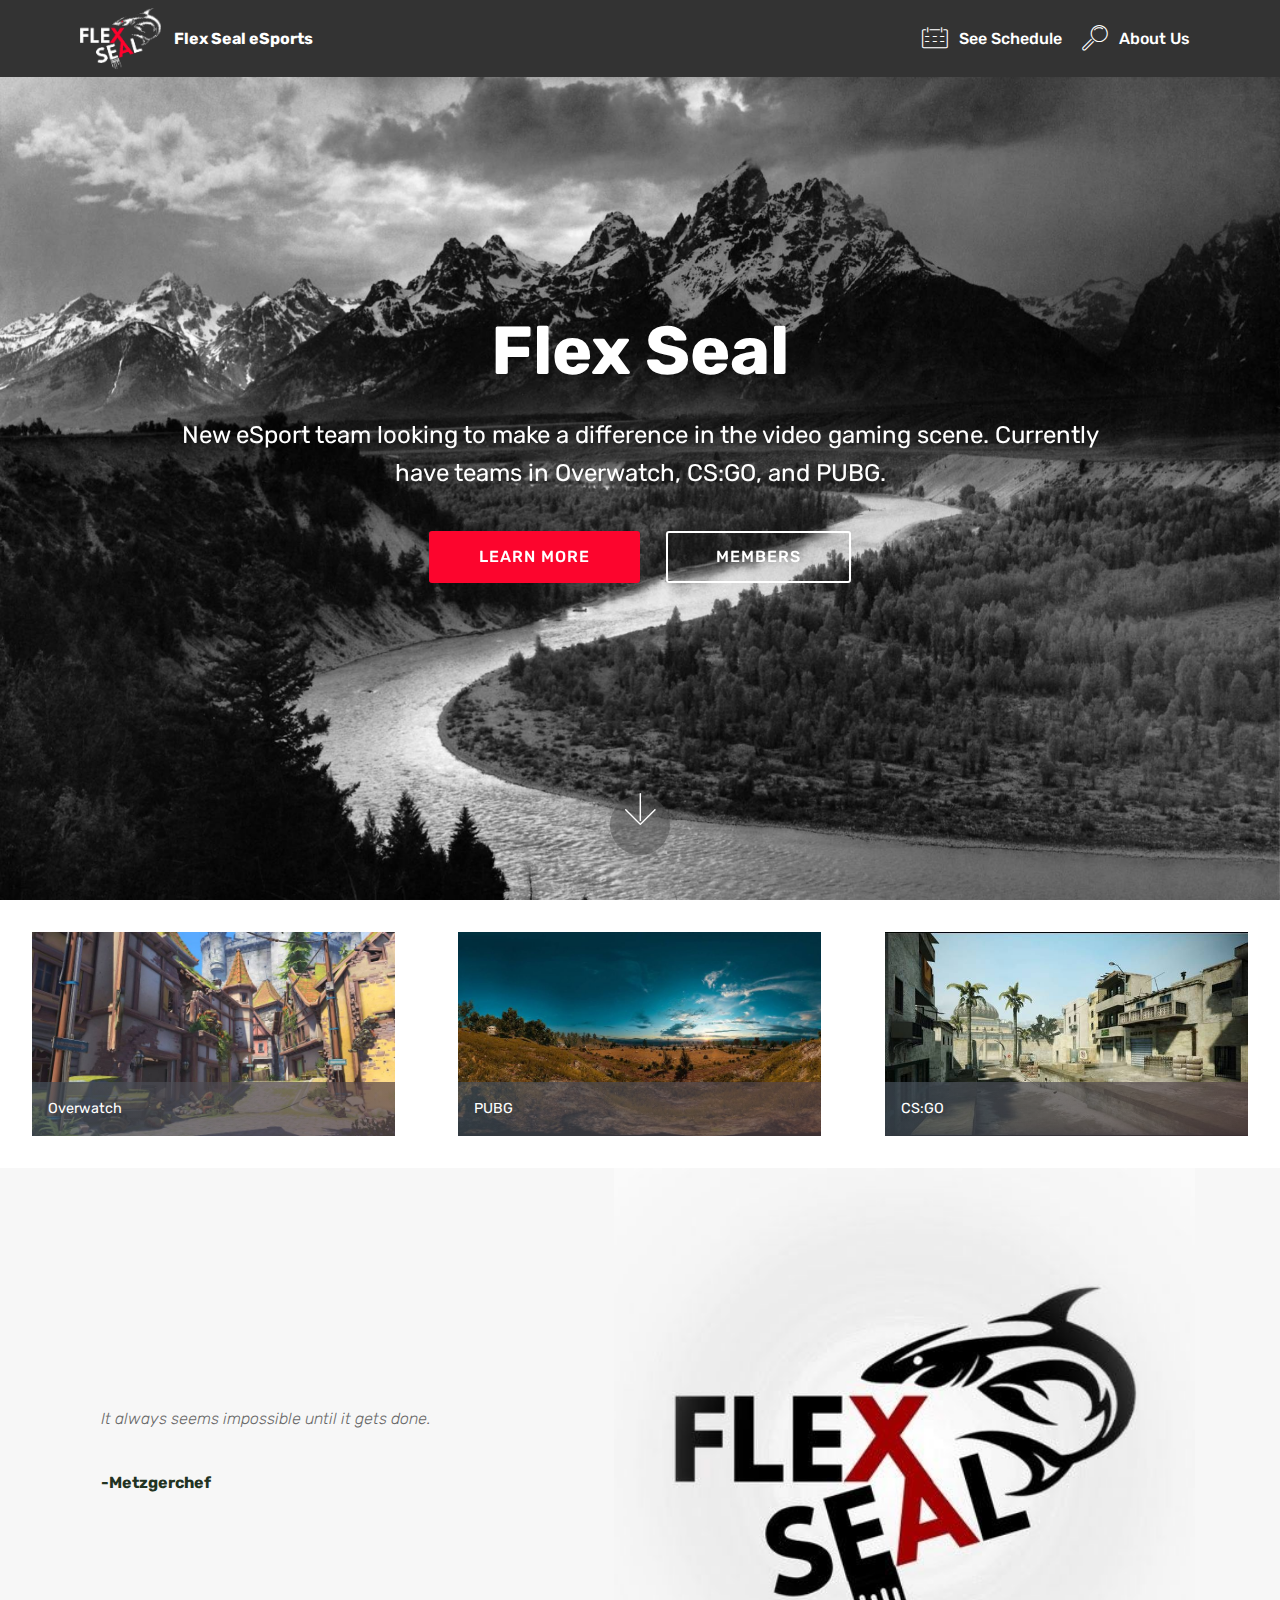
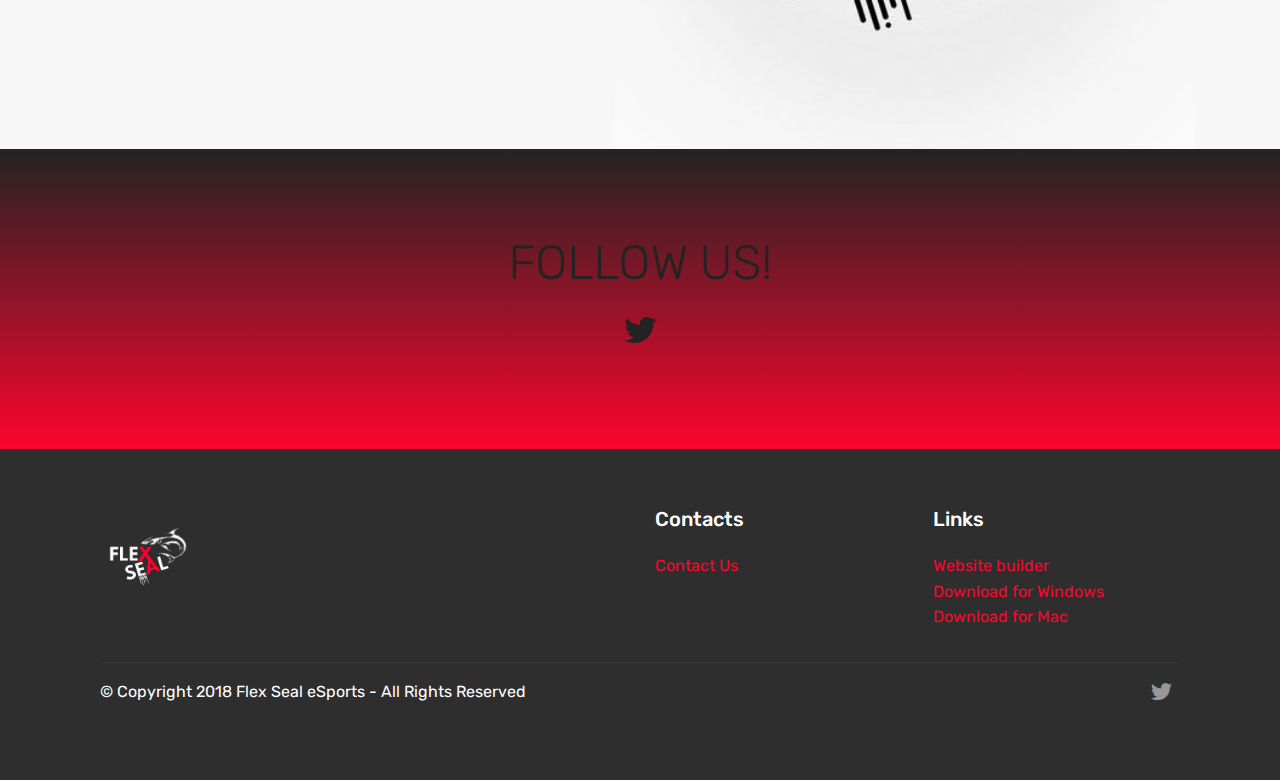
==== commit d0949bb9: "Changed banner and intro buttons for more prominent 'Members' placement" ====
--- a/index.html
+++ b/index.html
@@ -9,7 +9,6 @@
   <link rel="shortcut icon" href="assets/images/flexs-esports-empty-1-480x480.png" type="image/x-icon">
   <meta name="description" content="">
   <title>Home</title>
-  <link rel="stylesheet" href="assets/web/assets/mobirise-icons-bold/mobirise-icons-bold.css">
   <link rel="stylesheet" href="assets/web/assets/mobirise-icons/mobirise-icons.css">
   <link rel="stylesheet" href="assets/tether/tether.min.css">
   <link rel="stylesheet" href="assets/bootstrap/css/bootstrap.min.css">
@@ -51,7 +50,7 @@
         </div>
         <div class="collapse navbar-collapse" id="navbarSupportedContent">
             <ul class="navbar-nav nav-dropdown nav-right" data-app-modern-menu="true"><li class="nav-item">
-                    <a class="nav-link link text-white display-4" href="page6.html"><span class="mbrib-users mbr-iconfont mbr-iconfont-btn"></span>Members</a>
+                    <a class="nav-link link text-white display-4" href="page6.html"><span class="mbri-calendar mbr-iconfont mbr-iconfont-btn"></span>See Schedule</a>
                 </li>
                 <li class="nav-item">
                     <a class="nav-link link text-white display-4" href="page4.html">
@@ -64,7 +63,7 @@
     </nav>
 </section>
 
-<section class="engine"><a href="https://mobirise.ws/j">design free website</a></section><section class="cid-qKfcckAeBX mbr-fullscreen mbr-parallax-background" id="header2-f">
+<section class="engine"><a href="https://mobirise.ws/i">build free website</a></section><section class="cid-qKfcckAeBX mbr-fullscreen mbr-parallax-background" id="header2-f">
 
     
 
@@ -80,7 +79,7 @@
                     New eSport team looking to make a difference in the video gaming scene. Currently have teams in Overwatch, CS:GO, and PUBG.
                 </p>
                 <div class="mbr-section-btn"><a class="btn btn-md btn-secondary display-4" href="page4.html">LEARN MORE</a>
-                    <a class="btn btn-md btn-white-outline display-4" href="page7.html">SEE SCHEDULE</a></div>
+                    <a class="btn btn-md btn-white-outline display-4" href="page7.html">MEMBERS</a></div>
             </div>
         </div>
     </div>
@@ -233,15 +232,15 @@
   <script src="assets/popper/popper.min.js"></script>
   <script src="assets/tether/tether.min.js"></script>
   <script src="assets/bootstrap/js/bootstrap.min.js"></script>
+  <script src="assets/smoothscroll/smooth-scroll.js"></script>
   <script src="assets/dropdown/js/script.min.js"></script>
   <script src="assets/touchswipe/jquery.touch-swipe.min.js"></script>
-  <script src="assets/parallax/jarallax.min.js"></script>
-  <script src="assets/bootstrapcarouselswipe/bootstrap-carousel-swipe.js"></script>
-  <script src="assets/smoothscroll/smooth-scroll.js"></script>
-  <script src="assets/vimeoplayer/jquery.mb.vimeo_player.js"></script>
-  <script src="assets/sociallikes/social-likes.js"></script>
   <script src="assets/masonry/masonry.pkgd.min.js"></script>
   <script src="assets/imagesloaded/imagesloaded.pkgd.min.js"></script>
+  <script src="assets/bootstrapcarouselswipe/bootstrap-carousel-swipe.js"></script>
+  <script src="assets/sociallikes/social-likes.js"></script>
+  <script src="assets/vimeoplayer/jquery.mb.vimeo_player.js"></script>
+  <script src="assets/parallax/jarallax.min.js"></script>
   <script src="assets/theme/js/script.js"></script>
   <script src="assets/slidervideo/script.js"></script>
   <script src="assets/gallery/player.min.js"></script>
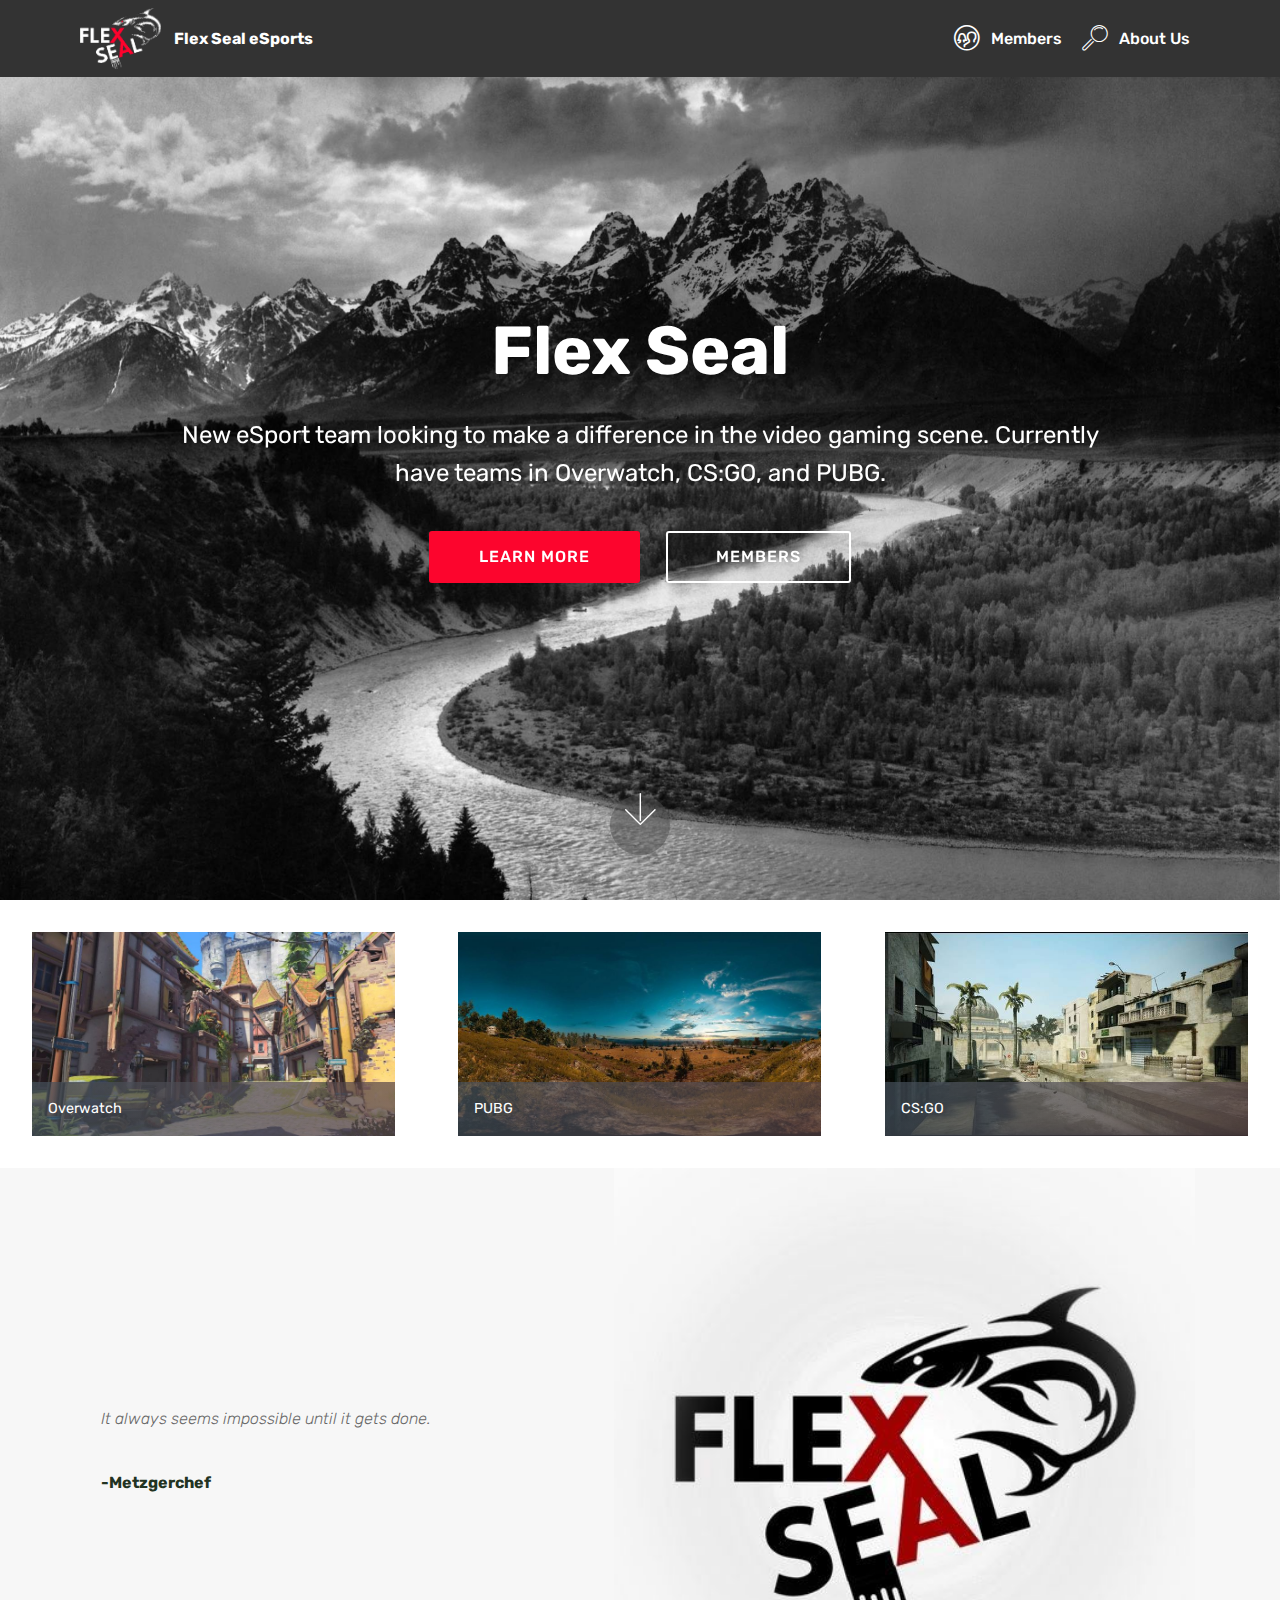
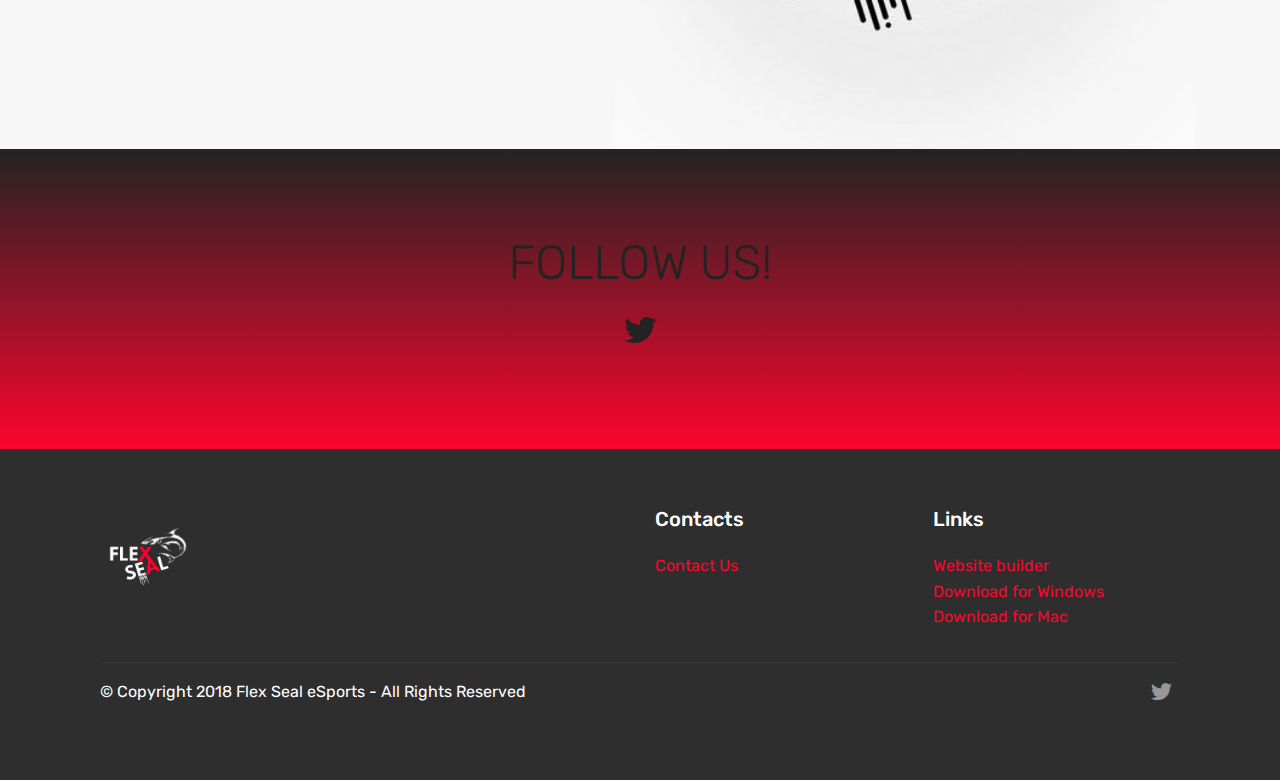
==== commit 0a52b10b: "0.7.3" ====
--- a/index.html
+++ b/index.html
@@ -9,6 +9,7 @@
   <link rel="shortcut icon" href="assets/images/flexs-esports-empty-1-480x480.png" type="image/x-icon">
   <meta name="description" content="">
   <title>Home</title>
+  <link rel="stylesheet" href="assets/web/assets/mobirise-icons-bold/mobirise-icons-bold.css">
   <link rel="stylesheet" href="assets/web/assets/mobirise-icons/mobirise-icons.css">
   <link rel="stylesheet" href="assets/tether/tether.min.css">
   <link rel="stylesheet" href="assets/bootstrap/css/bootstrap.min.css">
@@ -24,7 +25,7 @@
   
 </head>
 <body>
-  <section class="menu cid-qKfccjQbO0" once="menu" id="menu1-e">
+  <section class="menu cid-qKqA2MJneG" once="menu" id="menu1-1g">
 
     
 
@@ -50,7 +51,7 @@
         </div>
         <div class="collapse navbar-collapse" id="navbarSupportedContent">
             <ul class="navbar-nav nav-dropdown nav-right" data-app-modern-menu="true"><li class="nav-item">
-                    <a class="nav-link link text-white display-4" href="page6.html"><span class="mbri-calendar mbr-iconfont mbr-iconfont-btn"></span>See Schedule</a>
+                    <a class="nav-link link text-white display-4" href="page6.html"><span class="mbrib-users mbr-iconfont mbr-iconfont-btn"></span>Members</a>
                 </li>
                 <li class="nav-item">
                     <a class="nav-link link text-white display-4" href="page4.html">
@@ -63,7 +64,7 @@
     </nav>
 </section>
 
-<section class="engine"><a href="https://mobirise.ws/i">build free website</a></section><section class="cid-qKfcckAeBX mbr-fullscreen mbr-parallax-background" id="header2-f">
+<section class="engine"><a href="https://mobirise.ws/c">best free site maker</a></section><section class="cid-qKfcckAeBX mbr-fullscreen mbr-parallax-background" id="header2-f">
 
     
 
@@ -79,7 +80,7 @@
                     New eSport team looking to make a difference in the video gaming scene. Currently have teams in Overwatch, CS:GO, and PUBG.
                 </p>
                 <div class="mbr-section-btn"><a class="btn btn-md btn-secondary display-4" href="page4.html">LEARN MORE</a>
-                    <a class="btn btn-md btn-white-outline display-4" href="page7.html">MEMBERS</a></div>
+                    <a class="btn btn-md btn-white-outline display-4" href="page6.html">MEMBERS</a></div>
             </div>
         </div>
     </div>
@@ -232,15 +233,15 @@
   <script src="assets/popper/popper.min.js"></script>
   <script src="assets/tether/tether.min.js"></script>
   <script src="assets/bootstrap/js/bootstrap.min.js"></script>
-  <script src="assets/smoothscroll/smooth-scroll.js"></script>
   <script src="assets/dropdown/js/script.min.js"></script>
   <script src="assets/touchswipe/jquery.touch-swipe.min.js"></script>
+  <script src="assets/parallax/jarallax.min.js"></script>
+  <script src="assets/bootstrapcarouselswipe/bootstrap-carousel-swipe.js"></script>
+  <script src="assets/smoothscroll/smooth-scroll.js"></script>
+  <script src="assets/vimeoplayer/jquery.mb.vimeo_player.js"></script>
+  <script src="assets/sociallikes/social-likes.js"></script>
   <script src="assets/masonry/masonry.pkgd.min.js"></script>
   <script src="assets/imagesloaded/imagesloaded.pkgd.min.js"></script>
-  <script src="assets/bootstrapcarouselswipe/bootstrap-carousel-swipe.js"></script>
-  <script src="assets/sociallikes/social-likes.js"></script>
-  <script src="assets/vimeoplayer/jquery.mb.vimeo_player.js"></script>
-  <script src="assets/parallax/jarallax.min.js"></script>
   <script src="assets/theme/js/script.js"></script>
   <script src="assets/slidervideo/script.js"></script>
   <script src="assets/gallery/player.min.js"></script>
--- a/assets/web/assets/mobirise-icons-bold/mobirise-icons-bold.css
+++ b/assets/web/assets/mobirise-icons-bold/mobirise-icons-bold.css
@@ -0,0 +1,476 @@
+@font-face {
+  font-family: 'mobirise-icons-bold';
+  src:  url('mobirise-icons-bold.eot?m1l4yr');
+  src:  url('mobirise-icons-bold.eot?m1l4yr#iefix') format('embedded-opentype'),
+    url('mobirise-icons-bold.ttf?m1l4yr') format('truetype'),
+    url('mobirise-icons-bold.woff?m1l4yr') format('woff'),
+    url('mobirise-icons-bold.svg?m1l4yr#mobirise-icons-bold') format('svg');
+  font-weight: normal;
+  font-style: normal;
+}
+
+[class^="mbrib-"], [class*="mbrib-"] {
+  /* use !important to prevent issues with browser extensions that change fonts */
+  font-family: 'mobirise-icons-bold' !important;
+  speak: none;
+  font-style: normal;
+  font-weight: normal;
+  font-variant: normal;
+  text-transform: none;
+  line-height: 1;
+
+  /* Better Font Rendering =========== */
+  -webkit-font-smoothing: antialiased;
+  -moz-osx-font-smoothing: grayscale;
+}
+
+.mbrib-add-submenu:before {
+  content: "\e900";
+}
+.mbrib-alert:before {
+  content: "\e901";
+}
+.mbrib-align-center:before {
+  content: "\e902";
+}
+.mbrib-align-justify:before {
+  content: "\e903";
+}
+.mbrib-align-left:before {
+  content: "\e904";
+}
+.mbrib-align-right:before {
+  content: "\e905";
+}
+.mbrib-android:before {
+  content: "\e906";
+}
+.mbrib-apple:before {
+  content: "\e907";
+}
+.mbrib-arrow-down:before {
+  content: "\e908";
+}
+.mbrib-arrow-next:before {
+  content: "\e909";
+}
+.mbrib-arrow-prev:before {
+  content: "\e90a";
+}
+.mbrib-arrow-up:before {
+  content: "\e90b";
+}
+.mbrib-bold:before {
+  content: "\e90c";
+}
+.mbrib-bookmark:before {
+  content: "\e90d";
+}
+.mbrib-bootstrap:before {
+  content: "\e90e";
+}
+.mbrib-briefcase:before {
+  content: "\e90f";
+}
+.mbrib-browse:before {
+  content: "\e910";
+}
+.mbrib-bulleted-list:before {
+  content: "\e911";
+}
+.mbrib-calendar:before {
+  content: "\e912";
+}
+.mbrib-camera:before {
+  content: "\e913";
+}
+.mbrib-cart-add:before {
+  content: "\e914";
+}
+.mbrib-cart-full:before {
+  content: "\e915";
+}
+.mbrib-cash:before {
+  content: "\e916";
+}
+.mbrib-change-style:before {
+  content: "\e917";
+}
+.mbrib-chat:before {
+  content: "\e918";
+}
+.mbrib-clock:before {
+  content: "\e919";
+}
+.mbrib-close:before {
+  content: "\e91a";
+}
+.mbrib-cloud:before {
+  content: "\e91b";
+}
+.mbrib-code:before {
+  content: "\e91c";
+}
+.mbrib-contact-form:before {
+  content: "\e91d";
+}
+.mbrib-credit-card:before {
+  content: "\e91e";
+}
+.mbrib-cursor-click:before {
+  content: "\e91f";
+}
+.mbrib-cust-feedback:before {
+  content: "\e920";
+}
+.mbrib-database:before {
+  content: "\e921";
+}
+.mbrib-delivery:before {
+  content: "\e922";
+}
+.mbrib-desktop:before {
+  content: "\e923";
+}
+.mbrib-devices:before {
+  content: "\e924";
+}
+.mbrib-down:before {
+  content: "\e925";
+}
+.mbrib-download:before {
+  content: "\e926";
+}
+.mbrib-drag-n-drop:before {
+  content: "\e927";
+}
+.mbrib-drag-n-drop2:before {
+  content: "\e928";
+}
+.mbrib-edit:before {
+  content: "\e929";
+}
+.mbrib-edit2:before {
+  content: "\e92a";
+}
+.mbrib-error:before {
+  content: "\e92b";
+}
+.mbrib-extension:before {
+  content: "\e92c";
+}
+.mbrib-features:before {
+  content: "\e92d";
+}
+.mbrib-file:before {
+  content: "\e92e";
+}
+.mbrib-flag:before {
+  content: "\e92f";
+}
+.mbrib-folder:before {
+  content: "\e930";
+}
+.mbrib-gift:before {
+  content: "\e931";
+}
+.mbrib-github:before {
+  content: "\e932";
+}
+.mbrib-globe-2:before {
+  content: "\e933";
+}
+.mbrib-globe:before {
+  content: "\e934";
+}
+.mbrib-growing-chart:before {
+  content: "\e935";
+}
+.mbrib-hearth:before {
+  content: "\e936";
+}
+.mbrib-help:before {
+  content: "\e937";
+}
+.mbrib-home:before {
+  content: "\e938";
+}
+.mbrib-hot-cup:before {
+  content: "\e939";
+}
+.mbrib-idea:before {
+  content: "\e93a";
+}
+.mbrib-image-gallery:before {
+  content: "\e93b";
+}
+.mbrib-image-slider:before {
+  content: "\e93c";
+}
+.mbrib-info:before {
+  content: "\e93d";
+}
+.mbrib-italic:before {
+  content: "\e93e";
+}
+.mbrib-key:before {
+  content: "\e93f";
+}
+.mbrib-laptop:before {
+  content: "\e940";
+}
+.mbrib-layers:before {
+  content: "\e941";
+}
+.mbrib-left-right:before {
+  content: "\e942";
+}
+.mbrib-left:before {
+  content: "\e943";
+}
+.mbrib-letter:before {
+  content: "\e944";
+}
+.mbrib-like:before {
+  content: "\e945";
+}
+.mbrib-link:before {
+  content: "\e946";
+}
+.mbrib-lock:before {
+  content: "\e947";
+}
+.mbrib-login:before {
+  content: "\e948";
+}
+.mbrib-logout:before {
+  content: "\e949";
+}
+.mbrib-magic-stick:before {
+  content: "\e94a";
+}
+.mbrib-map-pin:before {
+  content: "\e94b";
+}
+.mbrib-menu:before {
+  content: "\e94c";
+}
+.mbrib-mobile:before {
+  content: "\e94d";
+}
+.mbrib-mobile2:before {
+  content: "\e94e";
+}
+.mbrib-mobirise:before {
+  content: "\e94f";
+}
+.mbrib-more-horizontal:before {
+  content: "\e950";
+}
+.mbrib-more-vertical:before {
+  content: "\e951";
+}
+.mbrib-music:before {
+  content: "\e952";
+}
+.mbrib-new-file:before {
+  content: "\e953";
+}
+.mbrib-numbered-list:before {
+  content: "\e954";
+}
+.mbrib-opened-folder:before {
+  content: "\e955";
+}
+.mbrib-pages:before {
+  content: "\e956";
+}
+.mbrib-paper-plane:before {
+  content: "\e957";
+}
+.mbrib-paperclip:before {
+  content: "\e958";
+}
+.mbrib-photo:before {
+  content: "\e959";
+}
+.mbrib-photos:before {
+  content: "\e95a";
+}
+.mbrib-pin:before {
+  content: "\e95b";
+}
+.mbrib-play:before {
+  content: "\e95c";
+}
+.mbrib-plus:before {
+  content: "\e95d";
+}
+.mbrib-preview:before {
+  content: "\e95e";
+}
+.mbrib-print:before {
+  content: "\e95f";
+}
+.mbrib-protect:before {
+  content: "\e960";
+}
+.mbrib-question:before {
+  content: "\e961";
+}
+.mbrib-quote-left:before {
+  content: "\e962";
+}
+.mbrib-quote-right:before {
+  content: "\e963";
+}
+.mbrib-redo:before {
+  content: "\e964";
+}
+.mbrib-refresh:before {
+  content: "\e965";
+}
+.mbrib-responsive:before {
+  content: "\e966";
+}
+.mbrib-right:before {
+  content: "\e967";
+}
+.mbrib-rocket:before {
+  content: "\e968";
+}
+.mbrib-sad-face:before {
+  content: "\e969";
+}
+.mbrib-sale:before {
+  content: "\e96a";
+}
+.mbrib-save:before {
+  content: "\e96b";
+}
+.mbrib-search:before {
+  content: "\e96c";
+}
+.mbrib-setting:before {
+  content: "\e96d";
+}
+.mbrib-setting2:before {
+  content: "\e96e";
+}
+.mbrib-setting3:before {
+  content: "\e96f";
+}
+.mbrib-share:before {
+  content: "\e970";
+}
+.mbrib-shopping-bag:before {
+  content: "\e971";
+}
+.mbrib-shopping-basket:before {
+  content: "\e972";
+}
+.mbrib-shopping-cart:before {
+  content: "\e973";
+}
+.mbrib-sites:before {
+  content: "\e974";
+}
+.mbrib-smile-face:before {
+  content: "\e975";
+}
+.mbrib-speed:before {
+  content: "\e976";
+}
+.mbrib-star:before {
+  content: "\e977";
+}
+.mbrib-success:before {
+  content: "\e978";
+}
+.mbrib-sun:before {
+  content: "\e979";
+}
+.mbrib-sun2:before {
+  content: "\e97a";
+}
+.mbrib-tablet-vertical:before {
+  content: "\e97b";
+}
+.mbrib-tablet:before {
+  content: "\e97c";
+}
+.mbrib-target:before {
+  content: "\e97d";
+}
+.mbrib-timer:before {
+  content: "\e97e";
+}
+.mbrib-to-ftp:before {
+  content: "\e97f";
+}
+.mbrib-to-local-drive:before {
+  content: "\e980";
+}
+.mbrib-touch-swipe:before {
+  content: "\e981";
+}
+.mbrib-touch:before {
+  content: "\e982";
+}
+.mbrib-trash:before {
+  content: "\e983";
+}
+.mbrib-underline:before {
+  content: "\e984";
+}
+.mbrib-undo:before {
+  content: "\e985";
+}
+.mbrib-unlink:before {
+  content: "\e986";
+}
+.mbrib-unlock:before {
+  content: "\e987";
+}
+.mbrib-up-down:before {
+  content: "\e988";
+}
+.mbrib-up:before {
+  content: "\e989";
+}
+.mbrib-update:before {
+  content: "\e98a";
+}
+.mbrib-upload:before {
+  content: "\e98b";
+}
+.mbrib-user:before {
+  content: "\e98c";
+}
+.mbrib-user2:before {
+  content: "\e98d";
+}
+.mbrib-users:before {
+  content: "\e98e";
+}
+.mbrib-video-play:before {
+  content: "\e98f";
+}
+.mbrib-video:before {
+  content: "\e990";
+}
+.mbrib-watch:before {
+  content: "\e991";
+}
+.mbrib-website-theme:before {
+  content: "\e992";
+}
+.mbrib-wifi:before {
+  content: "\e993";
+}
+.mbrib-windows:before {
+  content: "\e994";
+}
+.mbrib-zoom-out:before {
+  content: "\e995";
+}
--- a/assets/mobirise/css/mbr-additional.css
+++ b/assets/mobirise/css/mbr-additional.css
@@ -1287,6 +1287,3248 @@
 .dropup .dropdown-toggle::after {
   display: none;
 }
+.cid-qKqA2MJneG .navbar {
+  padding: .5rem 0;
+  background: #333333;
+  transition: none;
+  min-height: 77px;
+}
+.cid-qKqA2MJneG .navbar-dropdown.bg-color.transparent.opened {
+  background: #333333;
+}
+.cid-qKqA2MJneG a {
+  font-style: normal;
+}
+.cid-qKqA2MJneG .nav-item span {
+  padding-right: 0.4em;
+  line-height: 0.5em;
+  vertical-align: text-bottom;
+  position: relative;
+  text-decoration: none;
+}
+.cid-qKqA2MJneG .nav-item a {
+  display: flex;
+  align-items: center;
+  justify-content: center;
+  padding: 0.7rem 0 !important;
+  margin: 0rem .65rem !important;
+}
+.cid-qKqA2MJneG .nav-item:focus,
+.cid-qKqA2MJneG .nav-link:focus {
+  outline: none;
+}
+.cid-qKqA2MJneG .btn {
+  padding: 0.4rem 1.5rem;
+  display: inline-flex;
+  align-items: center;
+}
+.cid-qKqA2MJneG .btn .mbr-iconfont {
+  font-size: 1.6rem;
+}
+.cid-qKqA2MJneG .menu-logo {
+  margin-right: auto;
+}
+.cid-qKqA2MJneG .menu-logo .navbar-brand {
+  display: flex;
+  margin-left: 5rem;
+  padding: 0;
+  transition: padding .2s;
+  min-height: 3.8rem;
+  align-items: center;
+}
+.cid-qKqA2MJneG .menu-logo .navbar-brand .navbar-caption-wrap {
+  display: -webkit-flex;
+  -webkit-align-items: center;
+  align-items: center;
+  word-break: break-word;
+  min-width: 7rem;
+  margin: .3rem 0;
+}
+.cid-qKqA2MJneG .menu-logo .navbar-brand .navbar-caption-wrap .navbar-caption {
+  line-height: 1.2rem !important;
+  padding-right: 2rem;
+}
+.cid-qKqA2MJneG .menu-logo .navbar-brand .navbar-logo {
+  font-size: 4rem;
+  transition: font-size 0.25s;
+}
+.cid-qKqA2MJneG .menu-logo .navbar-brand .navbar-logo img {
+  display: flex;
+}
+.cid-qKqA2MJneG .menu-logo .navbar-brand .navbar-logo .mbr-iconfont {
+  transition: font-size 0.25s;
+}
+.cid-qKqA2MJneG .navbar-toggleable-sm .navbar-collapse {
+  justify-content: flex-end;
+  -webkit-justify-content: flex-end;
+  padding-right: 5rem;
+  width: auto;
+}
+.cid-qKqA2MJneG .navbar-toggleable-sm .navbar-collapse .navbar-nav {
+  flex-wrap: wrap;
+  -webkit-flex-wrap: wrap;
+  padding-left: 0;
+}
+.cid-qKqA2MJneG .navbar-toggleable-sm .navbar-collapse .navbar-nav .nav-item {
+  -webkit-align-self: center;
+  align-self: center;
+}
+.cid-qKqA2MJneG .navbar-toggleable-sm .navbar-collapse .navbar-buttons {
+  padding-left: 0;
+  padding-bottom: 0;
+}
+.cid-qKqA2MJneG .dropdown .dropdown-menu {
+  background: #333333;
+  display: none;
+  position: absolute;
+  min-width: 5rem;
+  padding-top: 1.4rem;
+  padding-bottom: 1.4rem;
+  text-align: left;
+}
+.cid-qKqA2MJneG .dropdown .dropdown-menu .dropdown-item {
+  width: auto;
+  padding: 0.235em 1.5385em 0.235em 1.5385em !important;
+}
+.cid-qKqA2MJneG .dropdown .dropdown-menu .dropdown-item::after {
+  right: 0.5rem;
+}
+.cid-qKqA2MJneG .dropdown .dropdown-menu .dropdown-submenu {
+  margin: 0;
+}
+.cid-qKqA2MJneG .dropdown.open > .dropdown-menu {
+  display: block;
+}
+.cid-qKqA2MJneG .navbar-toggleable-sm.opened:after {
+  position: absolute;
+  width: 100vw;
+  height: 100vh;
+  content: '';
+  background-color: rgba(0, 0, 0, 0.1);
+  left: 0;
+  bottom: 0;
+  transform: translateY(100%);
+  -webkit-transform: translateY(100%);
+  z-index: 1000;
+}
+.cid-qKqA2MJneG .navbar.navbar-short {
+  min-height: 60px;
+  transition: all .2s;
+}
+.cid-qKqA2MJneG .navbar.navbar-short .navbar-toggler-right {
+  top: 20px;
+}
+.cid-qKqA2MJneG .navbar.navbar-short .navbar-logo a {
+  font-size: 2.5rem !important;
+  line-height: 2.5rem;
+  transition: font-size 0.25s;
+}
+.cid-qKqA2MJneG .navbar.navbar-short .navbar-logo a .mbr-iconfont {
+  font-size: 2.5rem !important;
+}
+.cid-qKqA2MJneG .navbar.navbar-short .navbar-logo a img {
+  height: 3rem !important;
+}
+.cid-qKqA2MJneG .navbar.navbar-short .navbar-brand {
+  min-height: 3rem;
+}
+.cid-qKqA2MJneG button.navbar-toggler {
+  width: 31px;
+  height: 18px;
+  cursor: pointer;
+  transition: all .2s;
+  top: 1.5rem;
+  right: 1rem;
+}
+.cid-qKqA2MJneG button.navbar-toggler:focus {
+  outline: none;
+}
+.cid-qKqA2MJneG button.navbar-toggler .hamburger span {
+  position: absolute;
+  right: 0;
+  width: 30px;
+  height: 2px;
+  border-right: 5px;
+  background-color: #ffffff;
+}
+.cid-qKqA2MJneG button.navbar-toggler .hamburger span:nth-child(1) {
+  top: 0;
+  transition: all .2s;
+}
+.cid-qKqA2MJneG button.navbar-toggler .hamburger span:nth-child(2) {
+  top: 8px;
+  transition: all .15s;
+}
+.cid-qKqA2MJneG button.navbar-toggler .hamburger span:nth-child(3) {
+  top: 8px;
+  transition: all .15s;
+}
+.cid-qKqA2MJneG button.navbar-toggler .hamburger span:nth-child(4) {
+  top: 16px;
+  transition: all .2s;
+}
+.cid-qKqA2MJneG nav.opened .hamburger span:nth-child(1) {
+  top: 8px;
+  width: 0;
+  opacity: 0;
+  right: 50%;
+  transition: all .2s;
+}
+.cid-qKqA2MJneG nav.opened .hamburger span:nth-child(2) {
+  -webkit-transform: rotate(45deg);
+  transform: rotate(45deg);
+  transition: all .25s;
+}
+.cid-qKqA2MJneG nav.opened .hamburger span:nth-child(3) {
+  -webkit-transform: rotate(-45deg);
+  transform: rotate(-45deg);
+  transition: all .25s;
+}
+.cid-qKqA2MJneG nav.opened .hamburger span:nth-child(4) {
+  top: 8px;
+  width: 0;
+  opacity: 0;
+  right: 50%;
+  transition: all .2s;
+}
+.cid-qKqA2MJneG .collapsed.navbar-expand {
+  flex-direction: column;
+}
+.cid-qKqA2MJneG .collapsed .btn {
+  display: flex;
+}
+.cid-qKqA2MJneG .collapsed .navbar-collapse {
+  display: none !important;
+  padding-right: 0 !important;
+}
+.cid-qKqA2MJneG .collapsed .navbar-collapse.collapsing,
+.cid-qKqA2MJneG .collapsed .navbar-collapse.show {
+  display: block !important;
+}
+.cid-qKqA2MJneG .collapsed .navbar-collapse.collapsing .navbar-nav,
+.cid-qKqA2MJneG .collapsed .navbar-collapse.show .navbar-nav {
+  display: block;
+  text-align: center;
+}
+.cid-qKqA2MJneG .collapsed .navbar-collapse.collapsing .navbar-nav .nav-item,
+.cid-qKqA2MJneG .collapsed .navbar-collapse.show .navbar-nav .nav-item {
+  clear: both;
+}
+.cid-qKqA2MJneG .collapsed .navbar-collapse.collapsing .navbar-nav .nav-item:last-child,
+.cid-qKqA2MJneG .collapsed .navbar-collapse.show .navbar-nav .nav-item:last-child {
+  margin-bottom: 1rem;
+}
+.cid-qKqA2MJneG .collapsed .navbar-collapse.collapsing .navbar-buttons,
+.cid-qKqA2MJneG .collapsed .navbar-collapse.show .navbar-buttons {
+  text-align: center;
+}
+.cid-qKqA2MJneG .collapsed .navbar-collapse.collapsing .navbar-buttons:last-child,
+.cid-qKqA2MJneG .collapsed .navbar-collapse.show .navbar-buttons:last-child {
+  margin-bottom: 1rem;
+}
+.cid-qKqA2MJneG .collapsed button.navbar-toggler {
+  display: block;
+}
+.cid-qKqA2MJneG .collapsed .navbar-brand {
+  margin-left: 1rem !important;
+}
+.cid-qKqA2MJneG .collapsed .navbar-toggleable-sm {
+  flex-direction: column;
+  -webkit-flex-direction: column;
+}
+.cid-qKqA2MJneG .collapsed .dropdown .dropdown-menu {
+  width: 100%;
+  text-align: center;
+  position: relative;
+  opacity: 0;
+  display: block;
+  height: 0;
+  visibility: hidden;
+  padding: 0;
+  transition-duration: .5s;
+  transition-property: opacity,padding,height;
+}
+.cid-qKqA2MJneG .collapsed .dropdown.open > .dropdown-menu {
+  position: relative;
+  opacity: 1;
+  height: auto;
+  padding: 1.4rem 0;
+  visibility: visible;
+}
+.cid-qKqA2MJneG .collapsed .dropdown .dropdown-submenu {
+  left: 0;
+  text-align: center;
+  width: 100%;
+}
+.cid-qKqA2MJneG .collapsed .dropdown .dropdown-toggle[data-toggle="dropdown-submenu"]::after {
+  margin-top: 0;
+  position: inherit;
+  right: 0;
+  top: 50%;
+  display: inline-block;
+  width: 0;
+  height: 0;
+  margin-left: .3em;
+  vertical-align: middle;
+  content: "";
+  border-top: .30em solid;
+  border-right: .30em solid transparent;
+  border-left: .30em solid transparent;
+}
+@media (max-width: 991px) {
+  .cid-qKqA2MJneG .navbar-expand {
+    flex-direction: column;
+  }
+  .cid-qKqA2MJneG img {
+    height: 3.8rem !important;
+  }
+  .cid-qKqA2MJneG .btn {
+    display: flex;
+  }
+  .cid-qKqA2MJneG button.navbar-toggler {
+    display: block;
+  }
+  .cid-qKqA2MJneG .navbar-brand {
+    margin-left: 1rem !important;
+  }
+  .cid-qKqA2MJneG .navbar-toggleable-sm {
+    flex-direction: column;
+    -webkit-flex-direction: column;
+  }
+  .cid-qKqA2MJneG .navbar-collapse {
+    display: none !important;
+    padding-right: 0 !important;
+  }
+  .cid-qKqA2MJneG .navbar-collapse.collapsing,
+  .cid-qKqA2MJneG .navbar-collapse.show {
+    display: block !important;
+  }
+  .cid-qKqA2MJneG .navbar-collapse.collapsing .navbar-nav,
+  .cid-qKqA2MJneG .navbar-collapse.show .navbar-nav {
+    display: block;
+    text-align: center;
+  }
+  .cid-qKqA2MJneG .navbar-collapse.collapsing .navbar-nav .nav-item,
+  .cid-qKqA2MJneG .navbar-collapse.show .navbar-nav .nav-item {
+    clear: both;
+  }
+  .cid-qKqA2MJneG .navbar-collapse.collapsing .navbar-nav .nav-item:last-child,
+  .cid-qKqA2MJneG .navbar-collapse.show .navbar-nav .nav-item:last-child {
+    margin-bottom: 1rem;
+  }
+  .cid-qKqA2MJneG .navbar-collapse.collapsing .navbar-buttons,
+  .cid-qKqA2MJneG .navbar-collapse.show .navbar-buttons {
+    text-align: center;
+  }
+  .cid-qKqA2MJneG .navbar-collapse.collapsing .navbar-buttons:last-child,
+  .cid-qKqA2MJneG .navbar-collapse.show .navbar-buttons:last-child {
+    margin-bottom: 1rem;
+  }
+  .cid-qKqA2MJneG .dropdown .dropdown-menu {
+    width: 100%;
+    text-align: center;
+    position: relative;
+    opacity: 0;
+    display: block;
+    height: 0;
+    visibility: hidden;
+    padding: 0;
+    transition-duration: .5s;
+    transition-property: opacity,padding,height;
+  }
+  .cid-qKqA2MJneG .dropdown.open > .dropdown-menu {
+    position: relative;
+    opacity: 1;
+    height: auto;
+    padding: 1.4rem 0;
+    visibility: visible;
+  }
+  .cid-qKqA2MJneG .dropdown .dropdown-submenu {
+    left: 0;
+    text-align: center;
+    width: 100%;
+  }
+  .cid-qKqA2MJneG .dropdown .dropdown-toggle[data-toggle="dropdown-submenu"]::after {
+    margin-top: 0;
+    position: inherit;
+    right: 0;
+    top: 50%;
+    display: inline-block;
+    width: 0;
+    height: 0;
+    margin-left: .3em;
+    vertical-align: middle;
+    content: "";
+    border-top: .30em solid;
+    border-right: .30em solid transparent;
+    border-left: .30em solid transparent;
+  }
+}
+@media (min-width: 767px) {
+  .cid-qKqA2MJneG .menu-logo {
+    flex-shrink: 0;
+  }
+}
+.cid-qKqA2MJneG .navbar-collapse {
+  flex-basis: auto;
+}
+.cid-qKqA2MJneG .nav-link:hover,
+.cid-qKqA2MJneG .dropdown-item:hover {
+  color: #c1c1c1 !important;
+}
+.cid-qKfcckAeBX {
+  background-image: url("../../../assets/images/adams-the-tetons-and-the-snake-river-2000x1601.jpg");
+}
+.cid-qKfeSP78UW {
+  padding-top: 0px;
+  padding-bottom: 0px;
+  background-color: #ffffff;
+}
+.cid-qKfeSP78UW .mbr-slider .carousel-control {
+  background: #1b1b1b;
+}
+.cid-qKfeSP78UW .mbr-slider .carousel-control-prev {
+  left: 0;
+  margin-left: 2.5rem;
+}
+.cid-qKfeSP78UW .mbr-slider .carousel-control-next {
+  right: 0;
+  margin-right: 2.5rem;
+}
+.cid-qKfeSP78UW .mbr-slider .modal-body .close {
+  background: #1b1b1b;
+}
+.cid-qKfeSP78UW .mbr-gallery-item > div::before {
+  content: '';
+  position: absolute;
+  left: 0;
+  top: 0;
+  width: 100%;
+  height: 100%;
+  background: #554346;
+  background: linear-gradient(to left, #554346, #45505b) !important;
+  opacity: 0;
+  -webkit-transition: 0.2s opacity ease-in-out;
+  transition: 0.2s opacity ease-in-out;
+}
+.cid-qKfeSP78UW .mbr-gallery-item > div:hover .mbr-gallery-title::before {
+  background: transparent !important;
+}
+.cid-qKfeSP78UW .mbr-gallery-item > div:hover:before {
+  opacity: 0.7 !important;
+}
+.cid-qKfeSP78UW .mbr-gallery-title {
+  font-size: .9em;
+  position: absolute;
+  display: block;
+  width: 100%;
+  bottom: 0;
+  padding: 1rem;
+  color: #fff;
+  z-index: 2;
+}
+.cid-qKfeSP78UW .mbr-gallery-title:before {
+  content: " ";
+  width: 100%;
+  height: 100%;
+  top: 0;
+  left: 0;
+  z-index: -1;
+  position: absolute;
+  background: #554346 !important;
+  background: linear-gradient(to left, #554346, #45505b) !important;
+  opacity: 0.7;
+  -webkit-transition: 0.2s background ease-in-out;
+  transition: 0.2s background ease-in-out;
+}
+.cid-qKkOAJuaQs {
+  padding-top: 0px;
+  padding-bottom: 0px;
+  background-color: #f7f7f7;
+}
+.cid-qKkOAJuaQs .testimonial-text {
+  font-style: italic;
+  color: #676767;
+  font-weight: 300;
+}
+.cid-qKkOAJuaQs .mbr-author-name {
+  font-weight: bold;
+  color: #232;
+}
+.cid-qKkOAJuaQs .mbr-author-desc {
+  color: #232;
+}
+.cid-qKkOF8xKrT {
+  padding-top: 90px;
+  padding-bottom: 90px;
+  background: linear-gradient(0deg, #fc052d, #232323);
+}
+.cid-qKkOF8xKrT .mbr-iconfont-social {
+  font-size: 32px;
+  color: #232323;
+}
+.cid-qKkOF8xKrT .social-list a:focus {
+  text-decoration: none;
+}
+.cid-qKfccleYmB {
+  padding-top: 60px;
+  padding-bottom: 60px;
+  background-color: #2e2e2e;
+}
+@media (max-width: 767px) {
+  .cid-qKfccleYmB .content {
+    text-align: center;
+  }
+  .cid-qKfccleYmB .content > div:not(:last-child) {
+    margin-bottom: 2rem;
+  }
+}
+@media (max-width: 767px) {
+  .cid-qKfccleYmB .media-wrap {
+    margin-bottom: 1rem;
+  }
+}
+.cid-qKfccleYmB .media-wrap .mbr-iconfont-logo {
+  font-size: 7.5rem;
+  color: #f36;
+}
+.cid-qKfccleYmB .media-wrap img {
+  height: 6rem;
+}
+@media (max-width: 767px) {
+  .cid-qKfccleYmB .footer-lower .copyright {
+    margin-bottom: 1rem;
+    text-align: center;
+  }
+}
+.cid-qKfccleYmB .footer-lower hr {
+  margin: 1rem 0;
+  border-color: #fff;
+  opacity: .05;
+}
+.cid-qKfccleYmB .footer-lower .social-list {
+  padding-left: 0;
+  margin-bottom: 0;
+  list-style: none;
+  display: flex;
+  flex-wrap: wrap;
+  justify-content: flex-end;
+  -webkit-justify-content: flex-end;
+}
+.cid-qKfccleYmB .footer-lower .social-list .mbr-iconfont-social {
+  font-size: 1.3rem;
+  color: #fff;
+}
+.cid-qKfccleYmB .footer-lower .social-list .soc-item {
+  margin: 0 .5rem;
+}
+.cid-qKfccleYmB .footer-lower .social-list a {
+  margin: 0;
+  opacity: .5;
+  -webkit-transition: .2s linear;
+  transition: .2s linear;
+}
+.cid-qKfccleYmB .footer-lower .social-list a:hover {
+  opacity: 1;
+}
+@media (max-width: 767px) {
+  .cid-qKfccleYmB .footer-lower .social-list {
+    justify-content: center;
+    -webkit-justify-content: center;
+  }
+}
+.cid-qKqBwcPfcY .navbar {
+  padding: .5rem 0;
+  background: #333333;
+  transition: none;
+  min-height: 77px;
+}
+.cid-qKqBwcPfcY .navbar-dropdown.bg-color.transparent.opened {
+  background: #333333;
+}
+.cid-qKqBwcPfcY a {
+  font-style: normal;
+}
+.cid-qKqBwcPfcY .nav-item span {
+  padding-right: 0.4em;
+  line-height: 0.5em;
+  vertical-align: text-bottom;
+  position: relative;
+  text-decoration: none;
+}
+.cid-qKqBwcPfcY .nav-item a {
+  display: flex;
+  align-items: center;
+  justify-content: center;
+  padding: 0.7rem 0 !important;
+  margin: 0rem .65rem !important;
+}
+.cid-qKqBwcPfcY .nav-item:focus,
+.cid-qKqBwcPfcY .nav-link:focus {
+  outline: none;
+}
+.cid-qKqBwcPfcY .btn {
+  padding: 0.4rem 1.5rem;
+  display: inline-flex;
+  align-items: center;
+}
+.cid-qKqBwcPfcY .btn .mbr-iconfont {
+  font-size: 1.6rem;
+}
+.cid-qKqBwcPfcY .menu-logo {
+  margin-right: auto;
+}
+.cid-qKqBwcPfcY .menu-logo .navbar-brand {
+  display: flex;
+  margin-left: 5rem;
+  padding: 0;
+  transition: padding .2s;
+  min-height: 3.8rem;
+  align-items: center;
+}
+.cid-qKqBwcPfcY .menu-logo .navbar-brand .navbar-caption-wrap {
+  display: -webkit-flex;
+  -webkit-align-items: center;
+  align-items: center;
+  word-break: break-word;
+  min-width: 7rem;
+  margin: .3rem 0;
+}
+.cid-qKqBwcPfcY .menu-logo .navbar-brand .navbar-caption-wrap .navbar-caption {
+  line-height: 1.2rem !important;
+  padding-right: 2rem;
+}
+.cid-qKqBwcPfcY .menu-logo .navbar-brand .navbar-logo {
+  font-size: 4rem;
+  transition: font-size 0.25s;
+}
+.cid-qKqBwcPfcY .menu-logo .navbar-brand .navbar-logo img {
+  display: flex;
+}
+.cid-qKqBwcPfcY .menu-logo .navbar-brand .navbar-logo .mbr-iconfont {
+  transition: font-size 0.25s;
+}
+.cid-qKqBwcPfcY .navbar-toggleable-sm .navbar-collapse {
+  justify-content: flex-end;
+  -webkit-justify-content: flex-end;
+  padding-right: 5rem;
+  width: auto;
+}
+.cid-qKqBwcPfcY .navbar-toggleable-sm .navbar-collapse .navbar-nav {
+  flex-wrap: wrap;
+  -webkit-flex-wrap: wrap;
+  padding-left: 0;
+}
+.cid-qKqBwcPfcY .navbar-toggleable-sm .navbar-collapse .navbar-nav .nav-item {
+  -webkit-align-self: center;
+  align-self: center;
+}
+.cid-qKqBwcPfcY .navbar-toggleable-sm .navbar-collapse .navbar-buttons {
+  padding-left: 0;
+  padding-bottom: 0;
+}
+.cid-qKqBwcPfcY .dropdown .dropdown-menu {
+  background: #333333;
+  display: none;
+  position: absolute;
+  min-width: 5rem;
+  padding-top: 1.4rem;
+  padding-bottom: 1.4rem;
+  text-align: left;
+}
+.cid-qKqBwcPfcY .dropdown .dropdown-menu .dropdown-item {
+  width: auto;
+  padding: 0.235em 1.5385em 0.235em 1.5385em !important;
+}
+.cid-qKqBwcPfcY .dropdown .dropdown-menu .dropdown-item::after {
+  right: 0.5rem;
+}
+.cid-qKqBwcPfcY .dropdown .dropdown-menu .dropdown-submenu {
+  margin: 0;
+}
+.cid-qKqBwcPfcY .dropdown.open > .dropdown-menu {
+  display: block;
+}
+.cid-qKqBwcPfcY .navbar-toggleable-sm.opened:after {
+  position: absolute;
+  width: 100vw;
+  height: 100vh;
+  content: '';
+  background-color: rgba(0, 0, 0, 0.1);
+  left: 0;
+  bottom: 0;
+  transform: translateY(100%);
+  -webkit-transform: translateY(100%);
+  z-index: 1000;
+}
+.cid-qKqBwcPfcY .navbar.navbar-short {
+  min-height: 60px;
+  transition: all .2s;
+}
+.cid-qKqBwcPfcY .navbar.navbar-short .navbar-toggler-right {
+  top: 20px;
+}
+.cid-qKqBwcPfcY .navbar.navbar-short .navbar-logo a {
+  font-size: 2.5rem !important;
+  line-height: 2.5rem;
+  transition: font-size 0.25s;
+}
+.cid-qKqBwcPfcY .navbar.navbar-short .navbar-logo a .mbr-iconfont {
+  font-size: 2.5rem !important;
+}
+.cid-qKqBwcPfcY .navbar.navbar-short .navbar-logo a img {
+  height: 3rem !important;
+}
+.cid-qKqBwcPfcY .navbar.navbar-short .navbar-brand {
+  min-height: 3rem;
+}
+.cid-qKqBwcPfcY button.navbar-toggler {
+  width: 31px;
+  height: 18px;
+  cursor: pointer;
+  transition: all .2s;
+  top: 1.5rem;
+  right: 1rem;
+}
+.cid-qKqBwcPfcY button.navbar-toggler:focus {
+  outline: none;
+}
+.cid-qKqBwcPfcY button.navbar-toggler .hamburger span {
+  position: absolute;
+  right: 0;
+  width: 30px;
+  height: 2px;
+  border-right: 5px;
+  background-color: #ffffff;
+}
+.cid-qKqBwcPfcY button.navbar-toggler .hamburger span:nth-child(1) {
+  top: 0;
+  transition: all .2s;
+}
+.cid-qKqBwcPfcY button.navbar-toggler .hamburger span:nth-child(2) {
+  top: 8px;
+  transition: all .15s;
+}
+.cid-qKqBwcPfcY button.navbar-toggler .hamburger span:nth-child(3) {
+  top: 8px;
+  transition: all .15s;
+}
+.cid-qKqBwcPfcY button.navbar-toggler .hamburger span:nth-child(4) {
+  top: 16px;
+  transition: all .2s;
+}
+.cid-qKqBwcPfcY nav.opened .hamburger span:nth-child(1) {
+  top: 8px;
+  width: 0;
+  opacity: 0;
+  right: 50%;
+  transition: all .2s;
+}
+.cid-qKqBwcPfcY nav.opened .hamburger span:nth-child(2) {
+  -webkit-transform: rotate(45deg);
+  transform: rotate(45deg);
+  transition: all .25s;
+}
+.cid-qKqBwcPfcY nav.opened .hamburger span:nth-child(3) {
+  -webkit-transform: rotate(-45deg);
+  transform: rotate(-45deg);
+  transition: all .25s;
+}
+.cid-qKqBwcPfcY nav.opened .hamburger span:nth-child(4) {
+  top: 8px;
+  width: 0;
+  opacity: 0;
+  right: 50%;
+  transition: all .2s;
+}
+.cid-qKqBwcPfcY .collapsed.navbar-expand {
+  flex-direction: column;
+}
+.cid-qKqBwcPfcY .collapsed .btn {
+  display: flex;
+}
+.cid-qKqBwcPfcY .collapsed .navbar-collapse {
+  display: none !important;
+  padding-right: 0 !important;
+}
+.cid-qKqBwcPfcY .collapsed .navbar-collapse.collapsing,
+.cid-qKqBwcPfcY .collapsed .navbar-collapse.show {
+  display: block !important;
+}
+.cid-qKqBwcPfcY .collapsed .navbar-collapse.collapsing .navbar-nav,
+.cid-qKqBwcPfcY .collapsed .navbar-collapse.show .navbar-nav {
+  display: block;
+  text-align: center;
+}
+.cid-qKqBwcPfcY .collapsed .navbar-collapse.collapsing .navbar-nav .nav-item,
+.cid-qKqBwcPfcY .collapsed .navbar-collapse.show .navbar-nav .nav-item {
+  clear: both;
+}
+.cid-qKqBwcPfcY .collapsed .navbar-collapse.collapsing .navbar-nav .nav-item:last-child,
+.cid-qKqBwcPfcY .collapsed .navbar-collapse.show .navbar-nav .nav-item:last-child {
+  margin-bottom: 1rem;
+}
+.cid-qKqBwcPfcY .collapsed .navbar-collapse.collapsing .navbar-buttons,
+.cid-qKqBwcPfcY .collapsed .navbar-collapse.show .navbar-buttons {
+  text-align: center;
+}
+.cid-qKqBwcPfcY .collapsed .navbar-collapse.collapsing .navbar-buttons:last-child,
+.cid-qKqBwcPfcY .collapsed .navbar-collapse.show .navbar-buttons:last-child {
+  margin-bottom: 1rem;
+}
+.cid-qKqBwcPfcY .collapsed button.navbar-toggler {
+  display: block;
+}
+.cid-qKqBwcPfcY .collapsed .navbar-brand {
+  margin-left: 1rem !important;
+}
+.cid-qKqBwcPfcY .collapsed .navbar-toggleable-sm {
+  flex-direction: column;
+  -webkit-flex-direction: column;
+}
+.cid-qKqBwcPfcY .collapsed .dropdown .dropdown-menu {
+  width: 100%;
+  text-align: center;
+  position: relative;
+  opacity: 0;
+  display: block;
+  height: 0;
+  visibility: hidden;
+  padding: 0;
+  transition-duration: .5s;
+  transition-property: opacity,padding,height;
+}
+.cid-qKqBwcPfcY .collapsed .dropdown.open > .dropdown-menu {
+  position: relative;
+  opacity: 1;
+  height: auto;
+  padding: 1.4rem 0;
+  visibility: visible;
+}
+.cid-qKqBwcPfcY .collapsed .dropdown .dropdown-submenu {
+  left: 0;
+  text-align: center;
+  width: 100%;
+}
+.cid-qKqBwcPfcY .collapsed .dropdown .dropdown-toggle[data-toggle="dropdown-submenu"]::after {
+  margin-top: 0;
+  position: inherit;
+  right: 0;
+  top: 50%;
+  display: inline-block;
+  width: 0;
+  height: 0;
+  margin-left: .3em;
+  vertical-align: middle;
+  content: "";
+  border-top: .30em solid;
+  border-right: .30em solid transparent;
+  border-left: .30em solid transparent;
+}
+@media (max-width: 991px) {
+  .cid-qKqBwcPfcY .navbar-expand {
+    flex-direction: column;
+  }
+  .cid-qKqBwcPfcY img {
+    height: 3.8rem !important;
+  }
+  .cid-qKqBwcPfcY .btn {
+    display: flex;
+  }
+  .cid-qKqBwcPfcY button.navbar-toggler {
+    display: block;
+  }
+  .cid-qKqBwcPfcY .navbar-brand {
+    margin-left: 1rem !important;
+  }
+  .cid-qKqBwcPfcY .navbar-toggleable-sm {
+    flex-direction: column;
+    -webkit-flex-direction: column;
+  }
+  .cid-qKqBwcPfcY .navbar-collapse {
+    display: none !important;
+    padding-right: 0 !important;
+  }
+  .cid-qKqBwcPfcY .navbar-collapse.collapsing,
+  .cid-qKqBwcPfcY .navbar-collapse.show {
+    display: block !important;
+  }
+  .cid-qKqBwcPfcY .navbar-collapse.collapsing .navbar-nav,
+  .cid-qKqBwcPfcY .navbar-collapse.show .navbar-nav {
+    display: block;
+    text-align: center;
+  }
+  .cid-qKqBwcPfcY .navbar-collapse.collapsing .navbar-nav .nav-item,
+  .cid-qKqBwcPfcY .navbar-collapse.show .navbar-nav .nav-item {
+    clear: both;
+  }
+  .cid-qKqBwcPfcY .navbar-collapse.collapsing .navbar-nav .nav-item:last-child,
+  .cid-qKqBwcPfcY .navbar-collapse.show .navbar-nav .nav-item:last-child {
+    margin-bottom: 1rem;
+  }
+  .cid-qKqBwcPfcY .navbar-collapse.collapsing .navbar-buttons,
+  .cid-qKqBwcPfcY .navbar-collapse.show .navbar-buttons {
+    text-align: center;
+  }
+  .cid-qKqBwcPfcY .navbar-collapse.collapsing .navbar-buttons:last-child,
+  .cid-qKqBwcPfcY .navbar-collapse.show .navbar-buttons:last-child {
+    margin-bottom: 1rem;
+  }
+  .cid-qKqBwcPfcY .dropdown .dropdown-menu {
+    width: 100%;
+    text-align: center;
+    position: relative;
+    opacity: 0;
+    display: block;
+    height: 0;
+    visibility: hidden;
+    padding: 0;
+    transition-duration: .5s;
+    transition-property: opacity,padding,height;
+  }
+  .cid-qKqBwcPfcY .dropdown.open > .dropdown-menu {
+    position: relative;
+    opacity: 1;
+    height: auto;
+    padding: 1.4rem 0;
+    visibility: visible;
+  }
+  .cid-qKqBwcPfcY .dropdown .dropdown-submenu {
+    left: 0;
+    text-align: center;
+    width: 100%;
+  }
+  .cid-qKqBwcPfcY .dropdown .dropdown-toggle[data-toggle="dropdown-submenu"]::after {
+    margin-top: 0;
+    position: inherit;
+    right: 0;
+    top: 50%;
+    display: inline-block;
+    width: 0;
+    height: 0;
+    margin-left: .3em;
+    vertical-align: middle;
+    content: "";
+    border-top: .30em solid;
+    border-right: .30em solid transparent;
+    border-left: .30em solid transparent;
+  }
+}
+@media (min-width: 767px) {
+  .cid-qKqBwcPfcY .menu-logo {
+    flex-shrink: 0;
+  }
+}
+.cid-qKqBwcPfcY .navbar-collapse {
+  flex-basis: auto;
+}
+.cid-qKqBwcPfcY .nav-link:hover,
+.cid-qKqBwcPfcY .dropdown-item:hover {
+  color: #c1c1c1 !important;
+}
+.cid-qKfmSEvyE3 {
+  padding-top: 135px;
+  padding-bottom: 135px;
+}
+.cid-qKl33kWdyQ {
+  padding-top: 90px;
+  padding-bottom: 90px;
+  background-color: #ffffff;
+}
+.cid-qKl33kWdyQ .mbr-section-subtitle {
+  color: #767676;
+  font-weight: 300;
+}
+.cid-qKl33kWdyQ .mbr-content-text {
+  color: #767676;
+}
+.cid-qKl33kWdyQ .card {
+  word-wrap: break-word;
+  flex-shrink: 0;
+  -webkit-flex-shrink: 0;
+}
+.cid-qKl33kWdyQ .mbr-iconfont {
+  font-size: 80px;
+  color: #149dcc;
+}
+.cid-qKl33kWdyQ .cards-container {
+  display: flex;
+  flex-direction: row;
+  -webkit-flex-direction: row;
+  flex-wrap: wrap;
+  -webkit-flex-wrap: wrap;
+  justify-content: center;
+  -webkit-justify-content: center;
+  word-break: break-word;
+}
+.cid-qKl33kWdyQ .media-block {
+  flex-shrink: 0;
+  -webkit-flex-shrink: 0;
+  padding-left: 2rem;
+}
+.cid-qKl33kWdyQ .cards-block {
+  flex-basis: 100%;
+  -webkit-flex-basis: 100%;
+}
+.cid-qKl33kWdyQ .card-img {
+  display: -webkit-flex;
+  align-items: center;
+  -webkit-align-items: center;
+  flex-wrap: wrap;
+  -webkit-flex-wrap: wrap;
+}
+@media (max-width: 991px) {
+  .cid-qKl33kWdyQ .media-block {
+    flex-basis: 100%;
+    -webkit-flex-basis: 100%;
+    padding-left: 0;
+    padding-bottom: 2rem;
+  }
+}
+.cid-qKqBzSxIra .navbar {
+  padding: .5rem 0;
+  background: #333333;
+  transition: none;
+  min-height: 77px;
+}
+.cid-qKqBzSxIra .navbar-dropdown.bg-color.transparent.opened {
+  background: #333333;
+}
+.cid-qKqBzSxIra a {
+  font-style: normal;
+}
+.cid-qKqBzSxIra .nav-item span {
+  padding-right: 0.4em;
+  line-height: 0.5em;
+  vertical-align: text-bottom;
+  position: relative;
+  text-decoration: none;
+}
+.cid-qKqBzSxIra .nav-item a {
+  display: flex;
+  align-items: center;
+  justify-content: center;
+  padding: 0.7rem 0 !important;
+  margin: 0rem .65rem !important;
+}
+.cid-qKqBzSxIra .nav-item:focus,
+.cid-qKqBzSxIra .nav-link:focus {
+  outline: none;
+}
+.cid-qKqBzSxIra .btn {
+  padding: 0.4rem 1.5rem;
+  display: inline-flex;
+  align-items: center;
+}
+.cid-qKqBzSxIra .btn .mbr-iconfont {
+  font-size: 1.6rem;
+}
+.cid-qKqBzSxIra .menu-logo {
+  margin-right: auto;
+}
+.cid-qKqBzSxIra .menu-logo .navbar-brand {
+  display: flex;
+  margin-left: 5rem;
+  padding: 0;
+  transition: padding .2s;
+  min-height: 3.8rem;
+  align-items: center;
+}
+.cid-qKqBzSxIra .menu-logo .navbar-brand .navbar-caption-wrap {
+  display: -webkit-flex;
+  -webkit-align-items: center;
+  align-items: center;
+  word-break: break-word;
+  min-width: 7rem;
+  margin: .3rem 0;
+}
+.cid-qKqBzSxIra .menu-logo .navbar-brand .navbar-caption-wrap .navbar-caption {
+  line-height: 1.2rem !important;
+  padding-right: 2rem;
+}
+.cid-qKqBzSxIra .menu-logo .navbar-brand .navbar-logo {
+  font-size: 4rem;
+  transition: font-size 0.25s;
+}
+.cid-qKqBzSxIra .menu-logo .navbar-brand .navbar-logo img {
+  display: flex;
+}
+.cid-qKqBzSxIra .menu-logo .navbar-brand .navbar-logo .mbr-iconfont {
+  transition: font-size 0.25s;
+}
+.cid-qKqBzSxIra .navbar-toggleable-sm .navbar-collapse {
+  justify-content: flex-end;
+  -webkit-justify-content: flex-end;
+  padding-right: 5rem;
+  width: auto;
+}
+.cid-qKqBzSxIra .navbar-toggleable-sm .navbar-collapse .navbar-nav {
+  flex-wrap: wrap;
+  -webkit-flex-wrap: wrap;
+  padding-left: 0;
+}
+.cid-qKqBzSxIra .navbar-toggleable-sm .navbar-collapse .navbar-nav .nav-item {
+  -webkit-align-self: center;
+  align-self: center;
+}
+.cid-qKqBzSxIra .navbar-toggleable-sm .navbar-collapse .navbar-buttons {
+  padding-left: 0;
+  padding-bottom: 0;
+}
+.cid-qKqBzSxIra .dropdown .dropdown-menu {
+  background: #333333;
+  display: none;
+  position: absolute;
+  min-width: 5rem;
+  padding-top: 1.4rem;
+  padding-bottom: 1.4rem;
+  text-align: left;
+}
+.cid-qKqBzSxIra .dropdown .dropdown-menu .dropdown-item {
+  width: auto;
+  padding: 0.235em 1.5385em 0.235em 1.5385em !important;
+}
+.cid-qKqBzSxIra .dropdown .dropdown-menu .dropdown-item::after {
+  right: 0.5rem;
+}
+.cid-qKqBzSxIra .dropdown .dropdown-menu .dropdown-submenu {
+  margin: 0;
+}
+.cid-qKqBzSxIra .dropdown.open > .dropdown-menu {
+  display: block;
+}
+.cid-qKqBzSxIra .navbar-toggleable-sm.opened:after {
+  position: absolute;
+  width: 100vw;
+  height: 100vh;
+  content: '';
+  background-color: rgba(0, 0, 0, 0.1);
+  left: 0;
+  bottom: 0;
+  transform: translateY(100%);
+  -webkit-transform: translateY(100%);
+  z-index: 1000;
+}
+.cid-qKqBzSxIra .navbar.navbar-short {
+  min-height: 60px;
+  transition: all .2s;
+}
+.cid-qKqBzSxIra .navbar.navbar-short .navbar-toggler-right {
+  top: 20px;
+}
+.cid-qKqBzSxIra .navbar.navbar-short .navbar-logo a {
+  font-size: 2.5rem !important;
+  line-height: 2.5rem;
+  transition: font-size 0.25s;
+}
+.cid-qKqBzSxIra .navbar.navbar-short .navbar-logo a .mbr-iconfont {
+  font-size: 2.5rem !important;
+}
+.cid-qKqBzSxIra .navbar.navbar-short .navbar-logo a img {
+  height: 3rem !important;
+}
+.cid-qKqBzSxIra .navbar.navbar-short .navbar-brand {
+  min-height: 3rem;
+}
+.cid-qKqBzSxIra button.navbar-toggler {
+  width: 31px;
+  height: 18px;
+  cursor: pointer;
+  transition: all .2s;
+  top: 1.5rem;
+  right: 1rem;
+}
+.cid-qKqBzSxIra button.navbar-toggler:focus {
+  outline: none;
+}
+.cid-qKqBzSxIra button.navbar-toggler .hamburger span {
+  position: absolute;
+  right: 0;
+  width: 30px;
+  height: 2px;
+  border-right: 5px;
+  background-color: #ffffff;
+}
+.cid-qKqBzSxIra button.navbar-toggler .hamburger span:nth-child(1) {
+  top: 0;
+  transition: all .2s;
+}
+.cid-qKqBzSxIra button.navbar-toggler .hamburger span:nth-child(2) {
+  top: 8px;
+  transition: all .15s;
+}
+.cid-qKqBzSxIra button.navbar-toggler .hamburger span:nth-child(3) {
+  top: 8px;
+  transition: all .15s;
+}
+.cid-qKqBzSxIra button.navbar-toggler .hamburger span:nth-child(4) {
+  top: 16px;
+  transition: all .2s;
+}
+.cid-qKqBzSxIra nav.opened .hamburger span:nth-child(1) {
+  top: 8px;
+  width: 0;
+  opacity: 0;
+  right: 50%;
+  transition: all .2s;
+}
+.cid-qKqBzSxIra nav.opened .hamburger span:nth-child(2) {
+  -webkit-transform: rotate(45deg);
+  transform: rotate(45deg);
+  transition: all .25s;
+}
+.cid-qKqBzSxIra nav.opened .hamburger span:nth-child(3) {
+  -webkit-transform: rotate(-45deg);
+  transform: rotate(-45deg);
+  transition: all .25s;
+}
+.cid-qKqBzSxIra nav.opened .hamburger span:nth-child(4) {
+  top: 8px;
+  width: 0;
+  opacity: 0;
+  right: 50%;
+  transition: all .2s;
+}
+.cid-qKqBzSxIra .collapsed.navbar-expand {
+  flex-direction: column;
+}
+.cid-qKqBzSxIra .collapsed .btn {
+  display: flex;
+}
+.cid-qKqBzSxIra .collapsed .navbar-collapse {
+  display: none !important;
+  padding-right: 0 !important;
+}
+.cid-qKqBzSxIra .collapsed .navbar-collapse.collapsing,
+.cid-qKqBzSxIra .collapsed .navbar-collapse.show {
+  display: block !important;
+}
+.cid-qKqBzSxIra .collapsed .navbar-collapse.collapsing .navbar-nav,
+.cid-qKqBzSxIra .collapsed .navbar-collapse.show .navbar-nav {
+  display: block;
+  text-align: center;
+}
+.cid-qKqBzSxIra .collapsed .navbar-collapse.collapsing .navbar-nav .nav-item,
+.cid-qKqBzSxIra .collapsed .navbar-collapse.show .navbar-nav .nav-item {
+  clear: both;
+}
+.cid-qKqBzSxIra .collapsed .navbar-collapse.collapsing .navbar-nav .nav-item:last-child,
+.cid-qKqBzSxIra .collapsed .navbar-collapse.show .navbar-nav .nav-item:last-child {
+  margin-bottom: 1rem;
+}
+.cid-qKqBzSxIra .collapsed .navbar-collapse.collapsing .navbar-buttons,
+.cid-qKqBzSxIra .collapsed .navbar-collapse.show .navbar-buttons {
+  text-align: center;
+}
+.cid-qKqBzSxIra .collapsed .navbar-collapse.collapsing .navbar-buttons:last-child,
+.cid-qKqBzSxIra .collapsed .navbar-collapse.show .navbar-buttons:last-child {
+  margin-bottom: 1rem;
+}
+.cid-qKqBzSxIra .collapsed button.navbar-toggler {
+  display: block;
+}
+.cid-qKqBzSxIra .collapsed .navbar-brand {
+  margin-left: 1rem !important;
+}
+.cid-qKqBzSxIra .collapsed .navbar-toggleable-sm {
+  flex-direction: column;
+  -webkit-flex-direction: column;
+}
+.cid-qKqBzSxIra .collapsed .dropdown .dropdown-menu {
+  width: 100%;
+  text-align: center;
+  position: relative;
+  opacity: 0;
+  display: block;
+  height: 0;
+  visibility: hidden;
+  padding: 0;
+  transition-duration: .5s;
+  transition-property: opacity,padding,height;
+}
+.cid-qKqBzSxIra .collapsed .dropdown.open > .dropdown-menu {
+  position: relative;
+  opacity: 1;
+  height: auto;
+  padding: 1.4rem 0;
+  visibility: visible;
+}
+.cid-qKqBzSxIra .collapsed .dropdown .dropdown-submenu {
+  left: 0;
+  text-align: center;
+  width: 100%;
+}
+.cid-qKqBzSxIra .collapsed .dropdown .dropdown-toggle[data-toggle="dropdown-submenu"]::after {
+  margin-top: 0;
+  position: inherit;
+  right: 0;
+  top: 50%;
+  display: inline-block;
+  width: 0;
+  height: 0;
+  margin-left: .3em;
+  vertical-align: middle;
+  content: "";
+  border-top: .30em solid;
+  border-right: .30em solid transparent;
+  border-left: .30em solid transparent;
+}
+@media (max-width: 991px) {
+  .cid-qKqBzSxIra .navbar-expand {
+    flex-direction: column;
+  }
+  .cid-qKqBzSxIra img {
+    height: 3.8rem !important;
+  }
+  .cid-qKqBzSxIra .btn {
+    display: flex;
+  }
+  .cid-qKqBzSxIra button.navbar-toggler {
+    display: block;
+  }
+  .cid-qKqBzSxIra .navbar-brand {
+    margin-left: 1rem !important;
+  }
+  .cid-qKqBzSxIra .navbar-toggleable-sm {
+    flex-direction: column;
+    -webkit-flex-direction: column;
+  }
+  .cid-qKqBzSxIra .navbar-collapse {
+    display: none !important;
+    padding-right: 0 !important;
+  }
+  .cid-qKqBzSxIra .navbar-collapse.collapsing,
+  .cid-qKqBzSxIra .navbar-collapse.show {
+    display: block !important;
+  }
+  .cid-qKqBzSxIra .navbar-collapse.collapsing .navbar-nav,
+  .cid-qKqBzSxIra .navbar-collapse.show .navbar-nav {
+    display: block;
+    text-align: center;
+  }
+  .cid-qKqBzSxIra .navbar-collapse.collapsing .navbar-nav .nav-item,
+  .cid-qKqBzSxIra .navbar-collapse.show .navbar-nav .nav-item {
+    clear: both;
+  }
+  .cid-qKqBzSxIra .navbar-collapse.collapsing .navbar-nav .nav-item:last-child,
+  .cid-qKqBzSxIra .navbar-collapse.show .navbar-nav .nav-item:last-child {
+    margin-bottom: 1rem;
+  }
+  .cid-qKqBzSxIra .navbar-collapse.collapsing .navbar-buttons,
+  .cid-qKqBzSxIra .navbar-collapse.show .navbar-buttons {
+    text-align: center;
+  }
+  .cid-qKqBzSxIra .navbar-collapse.collapsing .navbar-buttons:last-child,
+  .cid-qKqBzSxIra .navbar-collapse.show .navbar-buttons:last-child {
+    margin-bottom: 1rem;
+  }
+  .cid-qKqBzSxIra .dropdown .dropdown-menu {
+    width: 100%;
+    text-align: center;
+    position: relative;
+    opacity: 0;
+    display: block;
+    height: 0;
+    visibility: hidden;
+    padding: 0;
+    transition-duration: .5s;
+    transition-property: opacity,padding,height;
+  }
+  .cid-qKqBzSxIra .dropdown.open > .dropdown-menu {
+    position: relative;
+    opacity: 1;
+    height: auto;
+    padding: 1.4rem 0;
+    visibility: visible;
+  }
+  .cid-qKqBzSxIra .dropdown .dropdown-submenu {
+    left: 0;
+    text-align: center;
+    width: 100%;
+  }
+  .cid-qKqBzSxIra .dropdown .dropdown-toggle[data-toggle="dropdown-submenu"]::after {
+    margin-top: 0;
+    position: inherit;
+    right: 0;
+    top: 50%;
+    display: inline-block;
+    width: 0;
+    height: 0;
+    margin-left: .3em;
+    vertical-align: middle;
+    content: "";
+    border-top: .30em solid;
+    border-right: .30em solid transparent;
+    border-left: .30em solid transparent;
+  }
+}
+@media (min-width: 767px) {
+  .cid-qKqBzSxIra .menu-logo {
+    flex-shrink: 0;
+  }
+}
+.cid-qKqBzSxIra .navbar-collapse {
+  flex-basis: auto;
+}
+.cid-qKqBzSxIra .nav-link:hover,
+.cid-qKqBzSxIra .dropdown-item:hover {
+  color: #c1c1c1 !important;
+}
+.cid-qKkPNxU7Md {
+  padding-top: 135px;
+  padding-bottom: 135px;
+}
+.cid-qKl68pTu9y {
+  padding-top: 90px;
+  padding-bottom: 90px;
+  background-color: #ffffff;
+}
+.cid-qKl68pTu9y .mbr-section-subtitle {
+  color: #767676;
+  font-weight: 300;
+}
+.cid-qKl68pTu9y .mbr-content-text {
+  color: #767676;
+}
+.cid-qKl68pTu9y .card {
+  word-wrap: break-word;
+  flex-shrink: 0;
+  -webkit-flex-shrink: 0;
+}
+.cid-qKl68pTu9y .mbr-iconfont {
+  font-size: 80px;
+  color: #149dcc;
+}
+.cid-qKl68pTu9y .cards-container {
+  display: flex;
+  flex-direction: row;
+  -webkit-flex-direction: row;
+  flex-wrap: wrap;
+  -webkit-flex-wrap: wrap;
+  justify-content: center;
+  -webkit-justify-content: center;
+  word-break: break-word;
+}
+.cid-qKl68pTu9y .media-block {
+  flex-shrink: 0;
+  -webkit-flex-shrink: 0;
+  padding-left: 2rem;
+}
+.cid-qKl68pTu9y .cards-block {
+  flex-basis: 100%;
+  -webkit-flex-basis: 100%;
+}
+.cid-qKl68pTu9y .card-img {
+  display: -webkit-flex;
+  align-items: center;
+  -webkit-align-items: center;
+  flex-wrap: wrap;
+  -webkit-flex-wrap: wrap;
+}
+@media (max-width: 991px) {
+  .cid-qKl68pTu9y .media-block {
+    flex-basis: 100%;
+    -webkit-flex-basis: 100%;
+    padding-left: 0;
+    padding-bottom: 2rem;
+  }
+}
+.cid-qKl68pTu9y H4 {
+  text-align: left;
+}
+.cid-qKqBJRc5k9 .navbar {
+  padding: .5rem 0;
+  background: #333333;
+  transition: none;
+  min-height: 77px;
+}
+.cid-qKqBJRc5k9 .navbar-dropdown.bg-color.transparent.opened {
+  background: #333333;
+}
+.cid-qKqBJRc5k9 a {
+  font-style: normal;
+}
+.cid-qKqBJRc5k9 .nav-item span {
+  padding-right: 0.4em;
+  line-height: 0.5em;
+  vertical-align: text-bottom;
+  position: relative;
+  text-decoration: none;
+}
+.cid-qKqBJRc5k9 .nav-item a {
+  display: flex;
+  align-items: center;
+  justify-content: center;
+  padding: 0.7rem 0 !important;
+  margin: 0rem .65rem !important;
+}
+.cid-qKqBJRc5k9 .nav-item:focus,
+.cid-qKqBJRc5k9 .nav-link:focus {
+  outline: none;
+}
+.cid-qKqBJRc5k9 .btn {
+  padding: 0.4rem 1.5rem;
+  display: inline-flex;
+  align-items: center;
+}
+.cid-qKqBJRc5k9 .btn .mbr-iconfont {
+  font-size: 1.6rem;
+}
+.cid-qKqBJRc5k9 .menu-logo {
+  margin-right: auto;
+}
+.cid-qKqBJRc5k9 .menu-logo .navbar-brand {
+  display: flex;
+  margin-left: 5rem;
+  padding: 0;
+  transition: padding .2s;
+  min-height: 3.8rem;
+  align-items: center;
+}
+.cid-qKqBJRc5k9 .menu-logo .navbar-brand .navbar-caption-wrap {
+  display: -webkit-flex;
+  -webkit-align-items: center;
+  align-items: center;
+  word-break: break-word;
+  min-width: 7rem;
+  margin: .3rem 0;
+}
+.cid-qKqBJRc5k9 .menu-logo .navbar-brand .navbar-caption-wrap .navbar-caption {
+  line-height: 1.2rem !important;
+  padding-right: 2rem;
+}
+.cid-qKqBJRc5k9 .menu-logo .navbar-brand .navbar-logo {
+  font-size: 4rem;
+  transition: font-size 0.25s;
+}
+.cid-qKqBJRc5k9 .menu-logo .navbar-brand .navbar-logo img {
+  display: flex;
+}
+.cid-qKqBJRc5k9 .menu-logo .navbar-brand .navbar-logo .mbr-iconfont {
+  transition: font-size 0.25s;
+}
+.cid-qKqBJRc5k9 .navbar-toggleable-sm .navbar-collapse {
+  justify-content: flex-end;
+  -webkit-justify-content: flex-end;
+  padding-right: 5rem;
+  width: auto;
+}
+.cid-qKqBJRc5k9 .navbar-toggleable-sm .navbar-collapse .navbar-nav {
+  flex-wrap: wrap;
+  -webkit-flex-wrap: wrap;
+  padding-left: 0;
+}
+.cid-qKqBJRc5k9 .navbar-toggleable-sm .navbar-collapse .navbar-nav .nav-item {
+  -webkit-align-self: center;
+  align-self: center;
+}
+.cid-qKqBJRc5k9 .navbar-toggleable-sm .navbar-collapse .navbar-buttons {
+  padding-left: 0;
+  padding-bottom: 0;
+}
+.cid-qKqBJRc5k9 .dropdown .dropdown-menu {
+  background: #333333;
+  display: none;
+  position: absolute;
+  min-width: 5rem;
+  padding-top: 1.4rem;
+  padding-bottom: 1.4rem;
+  text-align: left;
+}
+.cid-qKqBJRc5k9 .dropdown .dropdown-menu .dropdown-item {
+  width: auto;
+  padding: 0.235em 1.5385em 0.235em 1.5385em !important;
+}
+.cid-qKqBJRc5k9 .dropdown .dropdown-menu .dropdown-item::after {
+  right: 0.5rem;
+}
+.cid-qKqBJRc5k9 .dropdown .dropdown-menu .dropdown-submenu {
+  margin: 0;
+}
+.cid-qKqBJRc5k9 .dropdown.open > .dropdown-menu {
+  display: block;
+}
+.cid-qKqBJRc5k9 .navbar-toggleable-sm.opened:after {
+  position: absolute;
+  width: 100vw;
+  height: 100vh;
+  content: '';
+  background-color: rgba(0, 0, 0, 0.1);
+  left: 0;
+  bottom: 0;
+  transform: translateY(100%);
+  -webkit-transform: translateY(100%);
+  z-index: 1000;
+}
+.cid-qKqBJRc5k9 .navbar.navbar-short {
+  min-height: 60px;
+  transition: all .2s;
+}
+.cid-qKqBJRc5k9 .navbar.navbar-short .navbar-toggler-right {
+  top: 20px;
+}
+.cid-qKqBJRc5k9 .navbar.navbar-short .navbar-logo a {
+  font-size: 2.5rem !important;
+  line-height: 2.5rem;
+  transition: font-size 0.25s;
+}
+.cid-qKqBJRc5k9 .navbar.navbar-short .navbar-logo a .mbr-iconfont {
+  font-size: 2.5rem !important;
+}
+.cid-qKqBJRc5k9 .navbar.navbar-short .navbar-logo a img {
+  height: 3rem !important;
+}
+.cid-qKqBJRc5k9 .navbar.navbar-short .navbar-brand {
+  min-height: 3rem;
+}
+.cid-qKqBJRc5k9 button.navbar-toggler {
+  width: 31px;
+  height: 18px;
+  cursor: pointer;
+  transition: all .2s;
+  top: 1.5rem;
+  right: 1rem;
+}
+.cid-qKqBJRc5k9 button.navbar-toggler:focus {
+  outline: none;
+}
+.cid-qKqBJRc5k9 button.navbar-toggler .hamburger span {
+  position: absolute;
+  right: 0;
+  width: 30px;
+  height: 2px;
+  border-right: 5px;
+  background-color: #ffffff;
+}
+.cid-qKqBJRc5k9 button.navbar-toggler .hamburger span:nth-child(1) {
+  top: 0;
+  transition: all .2s;
+}
+.cid-qKqBJRc5k9 button.navbar-toggler .hamburger span:nth-child(2) {
+  top: 8px;
+  transition: all .15s;
+}
+.cid-qKqBJRc5k9 button.navbar-toggler .hamburger span:nth-child(3) {
+  top: 8px;
+  transition: all .15s;
+}
+.cid-qKqBJRc5k9 button.navbar-toggler .hamburger span:nth-child(4) {
+  top: 16px;
+  transition: all .2s;
+}
+.cid-qKqBJRc5k9 nav.opened .hamburger span:nth-child(1) {
+  top: 8px;
+  width: 0;
+  opacity: 0;
+  right: 50%;
+  transition: all .2s;
+}
+.cid-qKqBJRc5k9 nav.opened .hamburger span:nth-child(2) {
+  -webkit-transform: rotate(45deg);
+  transform: rotate(45deg);
+  transition: all .25s;
+}
+.cid-qKqBJRc5k9 nav.opened .hamburger span:nth-child(3) {
+  -webkit-transform: rotate(-45deg);
+  transform: rotate(-45deg);
+  transition: all .25s;
+}
+.cid-qKqBJRc5k9 nav.opened .hamburger span:nth-child(4) {
+  top: 8px;
+  width: 0;
+  opacity: 0;
+  right: 50%;
+  transition: all .2s;
+}
+.cid-qKqBJRc5k9 .collapsed.navbar-expand {
+  flex-direction: column;
+}
+.cid-qKqBJRc5k9 .collapsed .btn {
+  display: flex;
+}
+.cid-qKqBJRc5k9 .collapsed .navbar-collapse {
+  display: none !important;
+  padding-right: 0 !important;
+}
+.cid-qKqBJRc5k9 .collapsed .navbar-collapse.collapsing,
+.cid-qKqBJRc5k9 .collapsed .navbar-collapse.show {
+  display: block !important;
+}
+.cid-qKqBJRc5k9 .collapsed .navbar-collapse.collapsing .navbar-nav,
+.cid-qKqBJRc5k9 .collapsed .navbar-collapse.show .navbar-nav {
+  display: block;
+  text-align: center;
+}
+.cid-qKqBJRc5k9 .collapsed .navbar-collapse.collapsing .navbar-nav .nav-item,
+.cid-qKqBJRc5k9 .collapsed .navbar-collapse.show .navbar-nav .nav-item {
+  clear: both;
+}
+.cid-qKqBJRc5k9 .collapsed .navbar-collapse.collapsing .navbar-nav .nav-item:last-child,
+.cid-qKqBJRc5k9 .collapsed .navbar-collapse.show .navbar-nav .nav-item:last-child {
+  margin-bottom: 1rem;
+}
+.cid-qKqBJRc5k9 .collapsed .navbar-collapse.collapsing .navbar-buttons,
+.cid-qKqBJRc5k9 .collapsed .navbar-collapse.show .navbar-buttons {
+  text-align: center;
+}
+.cid-qKqBJRc5k9 .collapsed .navbar-collapse.collapsing .navbar-buttons:last-child,
+.cid-qKqBJRc5k9 .collapsed .navbar-collapse.show .navbar-buttons:last-child {
+  margin-bottom: 1rem;
+}
+.cid-qKqBJRc5k9 .collapsed button.navbar-toggler {
+  display: block;
+}
+.cid-qKqBJRc5k9 .collapsed .navbar-brand {
+  margin-left: 1rem !important;
+}
+.cid-qKqBJRc5k9 .collapsed .navbar-toggleable-sm {
+  flex-direction: column;
+  -webkit-flex-direction: column;
+}
+.cid-qKqBJRc5k9 .collapsed .dropdown .dropdown-menu {
+  width: 100%;
+  text-align: center;
+  position: relative;
+  opacity: 0;
+  display: block;
+  height: 0;
+  visibility: hidden;
+  padding: 0;
+  transition-duration: .5s;
+  transition-property: opacity,padding,height;
+}
+.cid-qKqBJRc5k9 .collapsed .dropdown.open > .dropdown-menu {
+  position: relative;
+  opacity: 1;
+  height: auto;
+  padding: 1.4rem 0;
+  visibility: visible;
+}
+.cid-qKqBJRc5k9 .collapsed .dropdown .dropdown-submenu {
+  left: 0;
+  text-align: center;
+  width: 100%;
+}
+.cid-qKqBJRc5k9 .collapsed .dropdown .dropdown-toggle[data-toggle="dropdown-submenu"]::after {
+  margin-top: 0;
+  position: inherit;
+  right: 0;
+  top: 50%;
+  display: inline-block;
+  width: 0;
+  height: 0;
+  margin-left: .3em;
+  vertical-align: middle;
+  content: "";
+  border-top: .30em solid;
+  border-right: .30em solid transparent;
+  border-left: .30em solid transparent;
+}
+@media (max-width: 991px) {
+  .cid-qKqBJRc5k9 .navbar-expand {
+    flex-direction: column;
+  }
+  .cid-qKqBJRc5k9 img {
+    height: 3.8rem !important;
+  }
+  .cid-qKqBJRc5k9 .btn {
+    display: flex;
+  }
+  .cid-qKqBJRc5k9 button.navbar-toggler {
+    display: block;
+  }
+  .cid-qKqBJRc5k9 .navbar-brand {
+    margin-left: 1rem !important;
+  }
+  .cid-qKqBJRc5k9 .navbar-toggleable-sm {
+    flex-direction: column;
+    -webkit-flex-direction: column;
+  }
+  .cid-qKqBJRc5k9 .navbar-collapse {
+    display: none !important;
+    padding-right: 0 !important;
+  }
+  .cid-qKqBJRc5k9 .navbar-collapse.collapsing,
+  .cid-qKqBJRc5k9 .navbar-collapse.show {
+    display: block !important;
+  }
+  .cid-qKqBJRc5k9 .navbar-collapse.collapsing .navbar-nav,
+  .cid-qKqBJRc5k9 .navbar-collapse.show .navbar-nav {
+    display: block;
+    text-align: center;
+  }
+  .cid-qKqBJRc5k9 .navbar-collapse.collapsing .navbar-nav .nav-item,
+  .cid-qKqBJRc5k9 .navbar-collapse.show .navbar-nav .nav-item {
+    clear: both;
+  }
+  .cid-qKqBJRc5k9 .navbar-collapse.collapsing .navbar-nav .nav-item:last-child,
+  .cid-qKqBJRc5k9 .navbar-collapse.show .navbar-nav .nav-item:last-child {
+    margin-bottom: 1rem;
+  }
+  .cid-qKqBJRc5k9 .navbar-collapse.collapsing .navbar-buttons,
+  .cid-qKqBJRc5k9 .navbar-collapse.show .navbar-buttons {
+    text-align: center;
+  }
+  .cid-qKqBJRc5k9 .navbar-collapse.collapsing .navbar-buttons:last-child,
+  .cid-qKqBJRc5k9 .navbar-collapse.show .navbar-buttons:last-child {
+    margin-bottom: 1rem;
+  }
+  .cid-qKqBJRc5k9 .dropdown .dropdown-menu {
+    width: 100%;
+    text-align: center;
+    position: relative;
+    opacity: 0;
+    display: block;
+    height: 0;
+    visibility: hidden;
+    padding: 0;
+    transition-duration: .5s;
+    transition-property: opacity,padding,height;
+  }
+  .cid-qKqBJRc5k9 .dropdown.open > .dropdown-menu {
+    position: relative;
+    opacity: 1;
+    height: auto;
+    padding: 1.4rem 0;
+    visibility: visible;
+  }
+  .cid-qKqBJRc5k9 .dropdown .dropdown-submenu {
+    left: 0;
+    text-align: center;
+    width: 100%;
+  }
+  .cid-qKqBJRc5k9 .dropdown .dropdown-toggle[data-toggle="dropdown-submenu"]::after {
+    margin-top: 0;
+    position: inherit;
+    right: 0;
+    top: 50%;
+    display: inline-block;
+    width: 0;
+    height: 0;
+    margin-left: .3em;
+    vertical-align: middle;
+    content: "";
+    border-top: .30em solid;
+    border-right: .30em solid transparent;
+    border-left: .30em solid transparent;
+  }
+}
+@media (min-width: 767px) {
+  .cid-qKqBJRc5k9 .menu-logo {
+    flex-shrink: 0;
+  }
+}
+.cid-qKqBJRc5k9 .navbar-collapse {
+  flex-basis: auto;
+}
+.cid-qKqBJRc5k9 .nav-link:hover,
+.cid-qKqBJRc5k9 .dropdown-item:hover {
+  color: #c1c1c1 !important;
+}
+.cid-qKkPQ2tz8Q {
+  padding-top: 135px;
+  padding-bottom: 135px;
+}
+.cid-qKl6YnavZ3 {
+  padding-top: 90px;
+  padding-bottom: 90px;
+  background-color: #ffffff;
+}
+.cid-qKl6YnavZ3 .mbr-section-subtitle {
+  color: #767676;
+  font-weight: 300;
+}
+.cid-qKl6YnavZ3 .mbr-content-text {
+  color: #767676;
+}
+.cid-qKl6YnavZ3 .card {
+  word-wrap: break-word;
+  flex-shrink: 0;
+  -webkit-flex-shrink: 0;
+}
+.cid-qKl6YnavZ3 .mbr-iconfont {
+  font-size: 80px;
+  color: #149dcc;
+}
+.cid-qKl6YnavZ3 .cards-container {
+  display: flex;
+  flex-direction: row;
+  -webkit-flex-direction: row;
+  flex-wrap: wrap;
+  -webkit-flex-wrap: wrap;
+  justify-content: center;
+  -webkit-justify-content: center;
+  word-break: break-word;
+}
+.cid-qKl6YnavZ3 .media-block {
+  flex-shrink: 0;
+  -webkit-flex-shrink: 0;
+  padding-left: 2rem;
+}
+.cid-qKl6YnavZ3 .cards-block {
+  flex-basis: 100%;
+  -webkit-flex-basis: 100%;
+}
+.cid-qKl6YnavZ3 .card-img {
+  display: -webkit-flex;
+  align-items: center;
+  -webkit-align-items: center;
+  flex-wrap: wrap;
+  -webkit-flex-wrap: wrap;
+}
+@media (max-width: 991px) {
+  .cid-qKl6YnavZ3 .media-block {
+    flex-basis: 100%;
+    -webkit-flex-basis: 100%;
+    padding-left: 0;
+    padding-bottom: 2rem;
+  }
+}
+.cid-qKl6YnavZ3 H4 {
+  text-align: left;
+}
+.cid-qKkPpgBoIy .navbar {
+  padding: .5rem 0;
+  background: #333333;
+  transition: none;
+  min-height: 77px;
+}
+.cid-qKkPpgBoIy .navbar-dropdown.bg-color.transparent.opened {
+  background: #333333;
+}
+.cid-qKkPpgBoIy a {
+  font-style: normal;
+}
+.cid-qKkPpgBoIy .nav-item span {
+  padding-right: 0.4em;
+  line-height: 0.5em;
+  vertical-align: text-bottom;
+  position: relative;
+  text-decoration: none;
+}
+.cid-qKkPpgBoIy .nav-item a {
+  display: flex;
+  align-items: center;
+  justify-content: center;
+  padding: 0.7rem 0 !important;
+  margin: 0rem .65rem !important;
+}
+.cid-qKkPpgBoIy .nav-item:focus,
+.cid-qKkPpgBoIy .nav-link:focus {
+  outline: none;
+}
+.cid-qKkPpgBoIy .btn {
+  padding: 0.4rem 1.5rem;
+  display: inline-flex;
+  align-items: center;
+}
+.cid-qKkPpgBoIy .btn .mbr-iconfont {
+  font-size: 1.6rem;
+}
+.cid-qKkPpgBoIy .menu-logo {
+  margin-right: auto;
+}
+.cid-qKkPpgBoIy .menu-logo .navbar-brand {
+  display: flex;
+  margin-left: 5rem;
+  padding: 0;
+  transition: padding .2s;
+  min-height: 3.8rem;
+  align-items: center;
+}
+.cid-qKkPpgBoIy .menu-logo .navbar-brand .navbar-caption-wrap {
+  display: -webkit-flex;
+  -webkit-align-items: center;
+  align-items: center;
+  word-break: break-word;
+  min-width: 7rem;
+  margin: .3rem 0;
+}
+.cid-qKkPpgBoIy .menu-logo .navbar-brand .navbar-caption-wrap .navbar-caption {
+  line-height: 1.2rem !important;
+  padding-right: 2rem;
+}
+.cid-qKkPpgBoIy .menu-logo .navbar-brand .navbar-logo {
+  font-size: 4rem;
+  transition: font-size 0.25s;
+}
+.cid-qKkPpgBoIy .menu-logo .navbar-brand .navbar-logo img {
+  display: flex;
+}
+.cid-qKkPpgBoIy .menu-logo .navbar-brand .navbar-logo .mbr-iconfont {
+  transition: font-size 0.25s;
+}
+.cid-qKkPpgBoIy .navbar-toggleable-sm .navbar-collapse {
+  justify-content: flex-end;
+  -webkit-justify-content: flex-end;
+  padding-right: 5rem;
+  width: auto;
+}
+.cid-qKkPpgBoIy .navbar-toggleable-sm .navbar-collapse .navbar-nav {
+  flex-wrap: wrap;
+  -webkit-flex-wrap: wrap;
+  padding-left: 0;
+}
+.cid-qKkPpgBoIy .navbar-toggleable-sm .navbar-collapse .navbar-nav .nav-item {
+  -webkit-align-self: center;
+  align-self: center;
+}
+.cid-qKkPpgBoIy .navbar-toggleable-sm .navbar-collapse .navbar-buttons {
+  padding-left: 0;
+  padding-bottom: 0;
+}
+.cid-qKkPpgBoIy .dropdown .dropdown-menu {
+  background: #333333;
+  display: none;
+  position: absolute;
+  min-width: 5rem;
+  padding-top: 1.4rem;
+  padding-bottom: 1.4rem;
+  text-align: left;
+}
+.cid-qKkPpgBoIy .dropdown .dropdown-menu .dropdown-item {
+  width: auto;
+  padding: 0.235em 1.5385em 0.235em 1.5385em !important;
+}
+.cid-qKkPpgBoIy .dropdown .dropdown-menu .dropdown-item::after {
+  right: 0.5rem;
+}
+.cid-qKkPpgBoIy .dropdown .dropdown-menu .dropdown-submenu {
+  margin: 0;
+}
+.cid-qKkPpgBoIy .dropdown.open > .dropdown-menu {
+  display: block;
+}
+.cid-qKkPpgBoIy .navbar-toggleable-sm.opened:after {
+  position: absolute;
+  width: 100vw;
+  height: 100vh;
+  content: '';
+  background-color: rgba(0, 0, 0, 0.1);
+  left: 0;
+  bottom: 0;
+  transform: translateY(100%);
+  -webkit-transform: translateY(100%);
+  z-index: 1000;
+}
+.cid-qKkPpgBoIy .navbar.navbar-short {
+  min-height: 60px;
+  transition: all .2s;
+}
+.cid-qKkPpgBoIy .navbar.navbar-short .navbar-toggler-right {
+  top: 20px;
+}
+.cid-qKkPpgBoIy .navbar.navbar-short .navbar-logo a {
+  font-size: 2.5rem !important;
+  line-height: 2.5rem;
+  transition: font-size 0.25s;
+}
+.cid-qKkPpgBoIy .navbar.navbar-short .navbar-logo a .mbr-iconfont {
+  font-size: 2.5rem !important;
+}
+.cid-qKkPpgBoIy .navbar.navbar-short .navbar-logo a img {
+  height: 3rem !important;
+}
+.cid-qKkPpgBoIy .navbar.navbar-short .navbar-brand {
+  min-height: 3rem;
+}
+.cid-qKkPpgBoIy button.navbar-toggler {
+  width: 31px;
+  height: 18px;
+  cursor: pointer;
+  transition: all .2s;
+  top: 1.5rem;
+  right: 1rem;
+}
+.cid-qKkPpgBoIy button.navbar-toggler:focus {
+  outline: none;
+}
+.cid-qKkPpgBoIy button.navbar-toggler .hamburger span {
+  position: absolute;
+  right: 0;
+  width: 30px;
+  height: 2px;
+  border-right: 5px;
+  background-color: #ffffff;
+}
+.cid-qKkPpgBoIy button.navbar-toggler .hamburger span:nth-child(1) {
+  top: 0;
+  transition: all .2s;
+}
+.cid-qKkPpgBoIy button.navbar-toggler .hamburger span:nth-child(2) {
+  top: 8px;
+  transition: all .15s;
+}
+.cid-qKkPpgBoIy button.navbar-toggler .hamburger span:nth-child(3) {
+  top: 8px;
+  transition: all .15s;
+}
+.cid-qKkPpgBoIy button.navbar-toggler .hamburger span:nth-child(4) {
+  top: 16px;
+  transition: all .2s;
+}
+.cid-qKkPpgBoIy nav.opened .hamburger span:nth-child(1) {
+  top: 8px;
+  width: 0;
+  opacity: 0;
+  right: 50%;
+  transition: all .2s;
+}
+.cid-qKkPpgBoIy nav.opened .hamburger span:nth-child(2) {
+  -webkit-transform: rotate(45deg);
+  transform: rotate(45deg);
+  transition: all .25s;
+}
+.cid-qKkPpgBoIy nav.opened .hamburger span:nth-child(3) {
+  -webkit-transform: rotate(-45deg);
+  transform: rotate(-45deg);
+  transition: all .25s;
+}
+.cid-qKkPpgBoIy nav.opened .hamburger span:nth-child(4) {
+  top: 8px;
+  width: 0;
+  opacity: 0;
+  right: 50%;
+  transition: all .2s;
+}
+.cid-qKkPpgBoIy .collapsed.navbar-expand {
+  flex-direction: column;
+}
+.cid-qKkPpgBoIy .collapsed .btn {
+  display: flex;
+}
+.cid-qKkPpgBoIy .collapsed .navbar-collapse {
+  display: none !important;
+  padding-right: 0 !important;
+}
+.cid-qKkPpgBoIy .collapsed .navbar-collapse.collapsing,
+.cid-qKkPpgBoIy .collapsed .navbar-collapse.show {
+  display: block !important;
+}
+.cid-qKkPpgBoIy .collapsed .navbar-collapse.collapsing .navbar-nav,
+.cid-qKkPpgBoIy .collapsed .navbar-collapse.show .navbar-nav {
+  display: block;
+  text-align: center;
+}
+.cid-qKkPpgBoIy .collapsed .navbar-collapse.collapsing .navbar-nav .nav-item,
+.cid-qKkPpgBoIy .collapsed .navbar-collapse.show .navbar-nav .nav-item {
+  clear: both;
+}
+.cid-qKkPpgBoIy .collapsed .navbar-collapse.collapsing .navbar-nav .nav-item:last-child,
+.cid-qKkPpgBoIy .collapsed .navbar-collapse.show .navbar-nav .nav-item:last-child {
+  margin-bottom: 1rem;
+}
+.cid-qKkPpgBoIy .collapsed .navbar-collapse.collapsing .navbar-buttons,
+.cid-qKkPpgBoIy .collapsed .navbar-collapse.show .navbar-buttons {
+  text-align: center;
+}
+.cid-qKkPpgBoIy .collapsed .navbar-collapse.collapsing .navbar-buttons:last-child,
+.cid-qKkPpgBoIy .collapsed .navbar-collapse.show .navbar-buttons:last-child {
+  margin-bottom: 1rem;
+}
+.cid-qKkPpgBoIy .collapsed button.navbar-toggler {
+  display: block;
+}
+.cid-qKkPpgBoIy .collapsed .navbar-brand {
+  margin-left: 1rem !important;
+}
+.cid-qKkPpgBoIy .collapsed .navbar-toggleable-sm {
+  flex-direction: column;
+  -webkit-flex-direction: column;
+}
+.cid-qKkPpgBoIy .collapsed .dropdown .dropdown-menu {
+  width: 100%;
+  text-align: center;
+  position: relative;
+  opacity: 0;
+  display: block;
+  height: 0;
+  visibility: hidden;
+  padding: 0;
+  transition-duration: .5s;
+  transition-property: opacity,padding,height;
+}
+.cid-qKkPpgBoIy .collapsed .dropdown.open > .dropdown-menu {
+  position: relative;
+  opacity: 1;
+  height: auto;
+  padding: 1.4rem 0;
+  visibility: visible;
+}
+.cid-qKkPpgBoIy .collapsed .dropdown .dropdown-submenu {
+  left: 0;
+  text-align: center;
+  width: 100%;
+}
+.cid-qKkPpgBoIy .collapsed .dropdown .dropdown-toggle[data-toggle="dropdown-submenu"]::after {
+  margin-top: 0;
+  position: inherit;
+  right: 0;
+  top: 50%;
+  display: inline-block;
+  width: 0;
+  height: 0;
+  margin-left: .3em;
+  vertical-align: middle;
+  content: "";
+  border-top: .30em solid;
+  border-right: .30em solid transparent;
+  border-left: .30em solid transparent;
+}
+@media (max-width: 991px) {
+  .cid-qKkPpgBoIy .navbar-expand {
+    flex-direction: column;
+  }
+  .cid-qKkPpgBoIy img {
+    height: 3.8rem !important;
+  }
+  .cid-qKkPpgBoIy .btn {
+    display: flex;
+  }
+  .cid-qKkPpgBoIy button.navbar-toggler {
+    display: block;
+  }
+  .cid-qKkPpgBoIy .navbar-brand {
+    margin-left: 1rem !important;
+  }
+  .cid-qKkPpgBoIy .navbar-toggleable-sm {
+    flex-direction: column;
+    -webkit-flex-direction: column;
+  }
+  .cid-qKkPpgBoIy .navbar-collapse {
+    display: none !important;
+    padding-right: 0 !important;
+  }
+  .cid-qKkPpgBoIy .navbar-collapse.collapsing,
+  .cid-qKkPpgBoIy .navbar-collapse.show {
+    display: block !important;
+  }
+  .cid-qKkPpgBoIy .navbar-collapse.collapsing .navbar-nav,
+  .cid-qKkPpgBoIy .navbar-collapse.show .navbar-nav {
+    display: block;
+    text-align: center;
+  }
+  .cid-qKkPpgBoIy .navbar-collapse.collapsing .navbar-nav .nav-item,
+  .cid-qKkPpgBoIy .navbar-collapse.show .navbar-nav .nav-item {
+    clear: both;
+  }
+  .cid-qKkPpgBoIy .navbar-collapse.collapsing .navbar-nav .nav-item:last-child,
+  .cid-qKkPpgBoIy .navbar-collapse.show .navbar-nav .nav-item:last-child {
+    margin-bottom: 1rem;
+  }
+  .cid-qKkPpgBoIy .navbar-collapse.collapsing .navbar-buttons,
+  .cid-qKkPpgBoIy .navbar-collapse.show .navbar-buttons {
+    text-align: center;
+  }
+  .cid-qKkPpgBoIy .navbar-collapse.collapsing .navbar-buttons:last-child,
+  .cid-qKkPpgBoIy .navbar-collapse.show .navbar-buttons:last-child {
+    margin-bottom: 1rem;
+  }
+  .cid-qKkPpgBoIy .dropdown .dropdown-menu {
+    width: 100%;
+    text-align: center;
+    position: relative;
+    opacity: 0;
+    display: block;
+    height: 0;
+    visibility: hidden;
+    padding: 0;
+    transition-duration: .5s;
+    transition-property: opacity,padding,height;
+  }
+  .cid-qKkPpgBoIy .dropdown.open > .dropdown-menu {
+    position: relative;
+    opacity: 1;
+    height: auto;
+    padding: 1.4rem 0;
+    visibility: visible;
+  }
+  .cid-qKkPpgBoIy .dropdown .dropdown-submenu {
+    left: 0;
+    text-align: center;
+    width: 100%;
+  }
+  .cid-qKkPpgBoIy .dropdown .dropdown-toggle[data-toggle="dropdown-submenu"]::after {
+    margin-top: 0;
+    position: inherit;
+    right: 0;
+    top: 50%;
+    display: inline-block;
+    width: 0;
+    height: 0;
+    margin-left: .3em;
+    vertical-align: middle;
+    content: "";
+    border-top: .30em solid;
+    border-right: .30em solid transparent;
+    border-left: .30em solid transparent;
+  }
+}
+@media (min-width: 767px) {
+  .cid-qKkPpgBoIy .menu-logo {
+    flex-shrink: 0;
+  }
+}
+.cid-qKkPpgBoIy .navbar-collapse {
+  flex-basis: auto;
+}
+.cid-qKkPpgBoIy .nav-link:hover,
+.cid-qKkPpgBoIy .dropdown-item:hover {
+  color: #c1c1c1 !important;
+}
+.cid-qKkSnXdkTh {
+  padding-top: 120px;
+  padding-bottom: 45px;
+  background-color: #ffffff;
+}
+.cid-qKkSnXdkTh .line {
+  background-color: #149dcc;
+  color: #149dcc;
+  align: center;
+  height: 2px;
+  margin: 0 auto;
+}
+.cid-qKkSnXdkTh .section-text {
+  padding: 2rem 0;
+}
+.cid-qKkSnXdkTh .inner-container {
+  margin: 0 auto;
+}
+@media (max-width: 768px) {
+  .cid-qKkSnXdkTh .inner-container {
+    width: 100% !important;
+  }
+}
+.cid-qKkSQ81grk {
+  padding-top: 60px;
+  padding-bottom: 60px;
+  background-color: #ffffff;
+}
+.cid-qKkSQ81grk .mbr-text,
+.cid-qKkSQ81grk blockquote {
+  color: #767676;
+}
+.cid-qKkPsNr2K8 .navbar {
+  padding: .5rem 0;
+  background: #333333;
+  transition: none;
+  min-height: 77px;
+}
+.cid-qKkPsNr2K8 .navbar-dropdown.bg-color.transparent.opened {
+  background: #333333;
+}
+.cid-qKkPsNr2K8 a {
+  font-style: normal;
+}
+.cid-qKkPsNr2K8 .nav-item span {
+  padding-right: 0.4em;
+  line-height: 0.5em;
+  vertical-align: text-bottom;
+  position: relative;
+  text-decoration: none;
+}
+.cid-qKkPsNr2K8 .nav-item a {
+  display: flex;
+  align-items: center;
+  justify-content: center;
+  padding: 0.7rem 0 !important;
+  margin: 0rem .65rem !important;
+}
+.cid-qKkPsNr2K8 .nav-item:focus,
+.cid-qKkPsNr2K8 .nav-link:focus {
+  outline: none;
+}
+.cid-qKkPsNr2K8 .btn {
+  padding: 0.4rem 1.5rem;
+  display: inline-flex;
+  align-items: center;
+}
+.cid-qKkPsNr2K8 .btn .mbr-iconfont {
+  font-size: 1.6rem;
+}
+.cid-qKkPsNr2K8 .menu-logo {
+  margin-right: auto;
+}
+.cid-qKkPsNr2K8 .menu-logo .navbar-brand {
+  display: flex;
+  margin-left: 5rem;
+  padding: 0;
+  transition: padding .2s;
+  min-height: 3.8rem;
+  align-items: center;
+}
+.cid-qKkPsNr2K8 .menu-logo .navbar-brand .navbar-caption-wrap {
+  display: -webkit-flex;
+  -webkit-align-items: center;
+  align-items: center;
+  word-break: break-word;
+  min-width: 7rem;
+  margin: .3rem 0;
+}
+.cid-qKkPsNr2K8 .menu-logo .navbar-brand .navbar-caption-wrap .navbar-caption {
+  line-height: 1.2rem !important;
+  padding-right: 2rem;
+}
+.cid-qKkPsNr2K8 .menu-logo .navbar-brand .navbar-logo {
+  font-size: 4rem;
+  transition: font-size 0.25s;
+}
+.cid-qKkPsNr2K8 .menu-logo .navbar-brand .navbar-logo img {
+  display: flex;
+}
+.cid-qKkPsNr2K8 .menu-logo .navbar-brand .navbar-logo .mbr-iconfont {
+  transition: font-size 0.25s;
+}
+.cid-qKkPsNr2K8 .navbar-toggleable-sm .navbar-collapse {
+  justify-content: flex-end;
+  -webkit-justify-content: flex-end;
+  padding-right: 5rem;
+  width: auto;
+}
+.cid-qKkPsNr2K8 .navbar-toggleable-sm .navbar-collapse .navbar-nav {
+  flex-wrap: wrap;
+  -webkit-flex-wrap: wrap;
+  padding-left: 0;
+}
+.cid-qKkPsNr2K8 .navbar-toggleable-sm .navbar-collapse .navbar-nav .nav-item {
+  -webkit-align-self: center;
+  align-self: center;
+}
+.cid-qKkPsNr2K8 .navbar-toggleable-sm .navbar-collapse .navbar-buttons {
+  padding-left: 0;
+  padding-bottom: 0;
+}
+.cid-qKkPsNr2K8 .dropdown .dropdown-menu {
+  background: #333333;
+  display: none;
+  position: absolute;
+  min-width: 5rem;
+  padding-top: 1.4rem;
+  padding-bottom: 1.4rem;
+  text-align: left;
+}
+.cid-qKkPsNr2K8 .dropdown .dropdown-menu .dropdown-item {
+  width: auto;
+  padding: 0.235em 1.5385em 0.235em 1.5385em !important;
+}
+.cid-qKkPsNr2K8 .dropdown .dropdown-menu .dropdown-item::after {
+  right: 0.5rem;
+}
+.cid-qKkPsNr2K8 .dropdown .dropdown-menu .dropdown-submenu {
+  margin: 0;
+}
+.cid-qKkPsNr2K8 .dropdown.open > .dropdown-menu {
+  display: block;
+}
+.cid-qKkPsNr2K8 .navbar-toggleable-sm.opened:after {
+  position: absolute;
+  width: 100vw;
+  height: 100vh;
+  content: '';
+  background-color: rgba(0, 0, 0, 0.1);
+  left: 0;
+  bottom: 0;
+  transform: translateY(100%);
+  -webkit-transform: translateY(100%);
+  z-index: 1000;
+}
+.cid-qKkPsNr2K8 .navbar.navbar-short {
+  min-height: 60px;
+  transition: all .2s;
+}
+.cid-qKkPsNr2K8 .navbar.navbar-short .navbar-toggler-right {
+  top: 20px;
+}
+.cid-qKkPsNr2K8 .navbar.navbar-short .navbar-logo a {
+  font-size: 2.5rem !important;
+  line-height: 2.5rem;
+  transition: font-size 0.25s;
+}
+.cid-qKkPsNr2K8 .navbar.navbar-short .navbar-logo a .mbr-iconfont {
+  font-size: 2.5rem !important;
+}
+.cid-qKkPsNr2K8 .navbar.navbar-short .navbar-logo a img {
+  height: 3rem !important;
+}
+.cid-qKkPsNr2K8 .navbar.navbar-short .navbar-brand {
+  min-height: 3rem;
+}
+.cid-qKkPsNr2K8 button.navbar-toggler {
+  width: 31px;
+  height: 18px;
+  cursor: pointer;
+  transition: all .2s;
+  top: 1.5rem;
+  right: 1rem;
+}
+.cid-qKkPsNr2K8 button.navbar-toggler:focus {
+  outline: none;
+}
+.cid-qKkPsNr2K8 button.navbar-toggler .hamburger span {
+  position: absolute;
+  right: 0;
+  width: 30px;
+  height: 2px;
+  border-right: 5px;
+  background-color: #ffffff;
+}
+.cid-qKkPsNr2K8 button.navbar-toggler .hamburger span:nth-child(1) {
+  top: 0;
+  transition: all .2s;
+}
+.cid-qKkPsNr2K8 button.navbar-toggler .hamburger span:nth-child(2) {
+  top: 8px;
+  transition: all .15s;
+}
+.cid-qKkPsNr2K8 button.navbar-toggler .hamburger span:nth-child(3) {
+  top: 8px;
+  transition: all .15s;
+}
+.cid-qKkPsNr2K8 button.navbar-toggler .hamburger span:nth-child(4) {
+  top: 16px;
+  transition: all .2s;
+}
+.cid-qKkPsNr2K8 nav.opened .hamburger span:nth-child(1) {
+  top: 8px;
+  width: 0;
+  opacity: 0;
+  right: 50%;
+  transition: all .2s;
+}
+.cid-qKkPsNr2K8 nav.opened .hamburger span:nth-child(2) {
+  -webkit-transform: rotate(45deg);
+  transform: rotate(45deg);
+  transition: all .25s;
+}
+.cid-qKkPsNr2K8 nav.opened .hamburger span:nth-child(3) {
+  -webkit-transform: rotate(-45deg);
+  transform: rotate(-45deg);
+  transition: all .25s;
+}
+.cid-qKkPsNr2K8 nav.opened .hamburger span:nth-child(4) {
+  top: 8px;
+  width: 0;
+  opacity: 0;
+  right: 50%;
+  transition: all .2s;
+}
+.cid-qKkPsNr2K8 .collapsed.navbar-expand {
+  flex-direction: column;
+}
+.cid-qKkPsNr2K8 .collapsed .btn {
+  display: flex;
+}
+.cid-qKkPsNr2K8 .collapsed .navbar-collapse {
+  display: none !important;
+  padding-right: 0 !important;
+}
+.cid-qKkPsNr2K8 .collapsed .navbar-collapse.collapsing,
+.cid-qKkPsNr2K8 .collapsed .navbar-collapse.show {
+  display: block !important;
+}
+.cid-qKkPsNr2K8 .collapsed .navbar-collapse.collapsing .navbar-nav,
+.cid-qKkPsNr2K8 .collapsed .navbar-collapse.show .navbar-nav {
+  display: block;
+  text-align: center;
+}
+.cid-qKkPsNr2K8 .collapsed .navbar-collapse.collapsing .navbar-nav .nav-item,
+.cid-qKkPsNr2K8 .collapsed .navbar-collapse.show .navbar-nav .nav-item {
+  clear: both;
+}
+.cid-qKkPsNr2K8 .collapsed .navbar-collapse.collapsing .navbar-nav .nav-item:last-child,
+.cid-qKkPsNr2K8 .collapsed .navbar-collapse.show .navbar-nav .nav-item:last-child {
+  margin-bottom: 1rem;
+}
+.cid-qKkPsNr2K8 .collapsed .navbar-collapse.collapsing .navbar-buttons,
+.cid-qKkPsNr2K8 .collapsed .navbar-collapse.show .navbar-buttons {
+  text-align: center;
+}
+.cid-qKkPsNr2K8 .collapsed .navbar-collapse.collapsing .navbar-buttons:last-child,
+.cid-qKkPsNr2K8 .collapsed .navbar-collapse.show .navbar-buttons:last-child {
+  margin-bottom: 1rem;
+}
+.cid-qKkPsNr2K8 .collapsed button.navbar-toggler {
+  display: block;
+}
+.cid-qKkPsNr2K8 .collapsed .navbar-brand {
+  margin-left: 1rem !important;
+}
+.cid-qKkPsNr2K8 .collapsed .navbar-toggleable-sm {
+  flex-direction: column;
+  -webkit-flex-direction: column;
+}
+.cid-qKkPsNr2K8 .collapsed .dropdown .dropdown-menu {
+  width: 100%;
+  text-align: center;
+  position: relative;
+  opacity: 0;
+  display: block;
+  height: 0;
+  visibility: hidden;
+  padding: 0;
+  transition-duration: .5s;
+  transition-property: opacity,padding,height;
+}
+.cid-qKkPsNr2K8 .collapsed .dropdown.open > .dropdown-menu {
+  position: relative;
+  opacity: 1;
+  height: auto;
+  padding: 1.4rem 0;
+  visibility: visible;
+}
+.cid-qKkPsNr2K8 .collapsed .dropdown .dropdown-submenu {
+  left: 0;
+  text-align: center;
+  width: 100%;
+}
+.cid-qKkPsNr2K8 .collapsed .dropdown .dropdown-toggle[data-toggle="dropdown-submenu"]::after {
+  margin-top: 0;
+  position: inherit;
+  right: 0;
+  top: 50%;
+  display: inline-block;
+  width: 0;
+  height: 0;
+  margin-left: .3em;
+  vertical-align: middle;
+  content: "";
+  border-top: .30em solid;
+  border-right: .30em solid transparent;
+  border-left: .30em solid transparent;
+}
+@media (max-width: 991px) {
+  .cid-qKkPsNr2K8 .navbar-expand {
+    flex-direction: column;
+  }
+  .cid-qKkPsNr2K8 img {
+    height: 3.8rem !important;
+  }
+  .cid-qKkPsNr2K8 .btn {
+    display: flex;
+  }
+  .cid-qKkPsNr2K8 button.navbar-toggler {
+    display: block;
+  }
+  .cid-qKkPsNr2K8 .navbar-brand {
+    margin-left: 1rem !important;
+  }
+  .cid-qKkPsNr2K8 .navbar-toggleable-sm {
+    flex-direction: column;
+    -webkit-flex-direction: column;
+  }
+  .cid-qKkPsNr2K8 .navbar-collapse {
+    display: none !important;
+    padding-right: 0 !important;
+  }
+  .cid-qKkPsNr2K8 .navbar-collapse.collapsing,
+  .cid-qKkPsNr2K8 .navbar-collapse.show {
+    display: block !important;
+  }
+  .cid-qKkPsNr2K8 .navbar-collapse.collapsing .navbar-nav,
+  .cid-qKkPsNr2K8 .navbar-collapse.show .navbar-nav {
+    display: block;
+    text-align: center;
+  }
+  .cid-qKkPsNr2K8 .navbar-collapse.collapsing .navbar-nav .nav-item,
+  .cid-qKkPsNr2K8 .navbar-collapse.show .navbar-nav .nav-item {
+    clear: both;
+  }
+  .cid-qKkPsNr2K8 .navbar-collapse.collapsing .navbar-nav .nav-item:last-child,
+  .cid-qKkPsNr2K8 .navbar-collapse.show .navbar-nav .nav-item:last-child {
+    margin-bottom: 1rem;
+  }
+  .cid-qKkPsNr2K8 .navbar-collapse.collapsing .navbar-buttons,
+  .cid-qKkPsNr2K8 .navbar-collapse.show .navbar-buttons {
+    text-align: center;
+  }
+  .cid-qKkPsNr2K8 .navbar-collapse.collapsing .navbar-buttons:last-child,
+  .cid-qKkPsNr2K8 .navbar-collapse.show .navbar-buttons:last-child {
+    margin-bottom: 1rem;
+  }
+  .cid-qKkPsNr2K8 .dropdown .dropdown-menu {
+    width: 100%;
+    text-align: center;
+    position: relative;
+    opacity: 0;
+    display: block;
+    height: 0;
+    visibility: hidden;
+    padding: 0;
+    transition-duration: .5s;
+    transition-property: opacity,padding,height;
+  }
+  .cid-qKkPsNr2K8 .dropdown.open > .dropdown-menu {
+    position: relative;
+    opacity: 1;
+    height: auto;
+    padding: 1.4rem 0;
+    visibility: visible;
+  }
+  .cid-qKkPsNr2K8 .dropdown .dropdown-submenu {
+    left: 0;
+    text-align: center;
+    width: 100%;
+  }
+  .cid-qKkPsNr2K8 .dropdown .dropdown-toggle[data-toggle="dropdown-submenu"]::after {
+    margin-top: 0;
+    position: inherit;
+    right: 0;
+    top: 50%;
+    display: inline-block;
+    width: 0;
+    height: 0;
+    margin-left: .3em;
+    vertical-align: middle;
+    content: "";
+    border-top: .30em solid;
+    border-right: .30em solid transparent;
+    border-left: .30em solid transparent;
+  }
+}
+@media (min-width: 767px) {
+  .cid-qKkPsNr2K8 .menu-logo {
+    flex-shrink: 0;
+  }
+}
+.cid-qKkPsNr2K8 .navbar-collapse {
+  flex-basis: auto;
+}
+.cid-qKkPsNr2K8 .nav-link:hover,
+.cid-qKkPsNr2K8 .dropdown-item:hover {
+  color: #c1c1c1 !important;
+}
+.cid-qKkOHCFRbq {
+  padding-top: 120px;
+  padding-bottom: 90px;
+  background-color: #ffffff;
+}
+.cid-qKkOHCFRbq .title {
+  margin-bottom: 2rem;
+}
+.cid-qKkOHCFRbq .mbr-section-subtitle {
+  color: #767676;
+}
+.cid-qKkOHCFRbq a:not([href]):not([tabindex]) {
+  color: #fff;
+  border-radius: 3px;
+}
+.cid-qKkOHCFRbq a.btn-white:not([href]):not([tabindex]) {
+  color: #333;
+}
+.cid-qKkOHCFRbq .multi-horizontal {
+  flex-grow: 1;
+  -webkit-flex-grow: 1;
+  max-width: 100%;
+}
+.cid-qKkOHCFRbq .input-group-btn {
+  display: block;
+  text-align: center;
+}
+.cid-qKkPxyLktd .navbar {
+  padding: .5rem 0;
+  background: #333333;
+  transition: none;
+  min-height: 77px;
+}
+.cid-qKkPxyLktd .navbar-dropdown.bg-color.transparent.opened {
+  background: #333333;
+}
+.cid-qKkPxyLktd a {
+  font-style: normal;
+}
+.cid-qKkPxyLktd .nav-item span {
+  padding-right: 0.4em;
+  line-height: 0.5em;
+  vertical-align: text-bottom;
+  position: relative;
+  text-decoration: none;
+}
+.cid-qKkPxyLktd .nav-item a {
+  display: flex;
+  align-items: center;
+  justify-content: center;
+  padding: 0.7rem 0 !important;
+  margin: 0rem .65rem !important;
+}
+.cid-qKkPxyLktd .nav-item:focus,
+.cid-qKkPxyLktd .nav-link:focus {
+  outline: none;
+}
+.cid-qKkPxyLktd .btn {
+  padding: 0.4rem 1.5rem;
+  display: inline-flex;
+  align-items: center;
+}
+.cid-qKkPxyLktd .btn .mbr-iconfont {
+  font-size: 1.6rem;
+}
+.cid-qKkPxyLktd .menu-logo {
+  margin-right: auto;
+}
+.cid-qKkPxyLktd .menu-logo .navbar-brand {
+  display: flex;
+  margin-left: 5rem;
+  padding: 0;
+  transition: padding .2s;
+  min-height: 3.8rem;
+  align-items: center;
+}
+.cid-qKkPxyLktd .menu-logo .navbar-brand .navbar-caption-wrap {
+  display: -webkit-flex;
+  -webkit-align-items: center;
+  align-items: center;
+  word-break: break-word;
+  min-width: 7rem;
+  margin: .3rem 0;
+}
+.cid-qKkPxyLktd .menu-logo .navbar-brand .navbar-caption-wrap .navbar-caption {
+  line-height: 1.2rem !important;
+  padding-right: 2rem;
+}
+.cid-qKkPxyLktd .menu-logo .navbar-brand .navbar-logo {
+  font-size: 4rem;
+  transition: font-size 0.25s;
+}
+.cid-qKkPxyLktd .menu-logo .navbar-brand .navbar-logo img {
+  display: flex;
+}
+.cid-qKkPxyLktd .menu-logo .navbar-brand .navbar-logo .mbr-iconfont {
+  transition: font-size 0.25s;
+}
+.cid-qKkPxyLktd .navbar-toggleable-sm .navbar-collapse {
+  justify-content: flex-end;
+  -webkit-justify-content: flex-end;
+  padding-right: 5rem;
+  width: auto;
+}
+.cid-qKkPxyLktd .navbar-toggleable-sm .navbar-collapse .navbar-nav {
+  flex-wrap: wrap;
+  -webkit-flex-wrap: wrap;
+  padding-left: 0;
+}
+.cid-qKkPxyLktd .navbar-toggleable-sm .navbar-collapse .navbar-nav .nav-item {
+  -webkit-align-self: center;
+  align-self: center;
+}
+.cid-qKkPxyLktd .navbar-toggleable-sm .navbar-collapse .navbar-buttons {
+  padding-left: 0;
+  padding-bottom: 0;
+}
+.cid-qKkPxyLktd .dropdown .dropdown-menu {
+  background: #333333;
+  display: none;
+  position: absolute;
+  min-width: 5rem;
+  padding-top: 1.4rem;
+  padding-bottom: 1.4rem;
+  text-align: left;
+}
+.cid-qKkPxyLktd .dropdown .dropdown-menu .dropdown-item {
+  width: auto;
+  padding: 0.235em 1.5385em 0.235em 1.5385em !important;
+}
+.cid-qKkPxyLktd .dropdown .dropdown-menu .dropdown-item::after {
+  right: 0.5rem;
+}
+.cid-qKkPxyLktd .dropdown .dropdown-menu .dropdown-submenu {
+  margin: 0;
+}
+.cid-qKkPxyLktd .dropdown.open > .dropdown-menu {
+  display: block;
+}
+.cid-qKkPxyLktd .navbar-toggleable-sm.opened:after {
+  position: absolute;
+  width: 100vw;
+  height: 100vh;
+  content: '';
+  background-color: rgba(0, 0, 0, 0.1);
+  left: 0;
+  bottom: 0;
+  transform: translateY(100%);
+  -webkit-transform: translateY(100%);
+  z-index: 1000;
+}
+.cid-qKkPxyLktd .navbar.navbar-short {
+  min-height: 60px;
+  transition: all .2s;
+}
+.cid-qKkPxyLktd .navbar.navbar-short .navbar-toggler-right {
+  top: 20px;
+}
+.cid-qKkPxyLktd .navbar.navbar-short .navbar-logo a {
+  font-size: 2.5rem !important;
+  line-height: 2.5rem;
+  transition: font-size 0.25s;
+}
+.cid-qKkPxyLktd .navbar.navbar-short .navbar-logo a .mbr-iconfont {
+  font-size: 2.5rem !important;
+}
+.cid-qKkPxyLktd .navbar.navbar-short .navbar-logo a img {
+  height: 3rem !important;
+}
+.cid-qKkPxyLktd .navbar.navbar-short .navbar-brand {
+  min-height: 3rem;
+}
+.cid-qKkPxyLktd button.navbar-toggler {
+  width: 31px;
+  height: 18px;
+  cursor: pointer;
+  transition: all .2s;
+  top: 1.5rem;
+  right: 1rem;
+}
+.cid-qKkPxyLktd button.navbar-toggler:focus {
+  outline: none;
+}
+.cid-qKkPxyLktd button.navbar-toggler .hamburger span {
+  position: absolute;
+  right: 0;
+  width: 30px;
+  height: 2px;
+  border-right: 5px;
+  background-color: #ffffff;
+}
+.cid-qKkPxyLktd button.navbar-toggler .hamburger span:nth-child(1) {
+  top: 0;
+  transition: all .2s;
+}
+.cid-qKkPxyLktd button.navbar-toggler .hamburger span:nth-child(2) {
+  top: 8px;
+  transition: all .15s;
+}
+.cid-qKkPxyLktd button.navbar-toggler .hamburger span:nth-child(3) {
+  top: 8px;
+  transition: all .15s;
+}
+.cid-qKkPxyLktd button.navbar-toggler .hamburger span:nth-child(4) {
+  top: 16px;
+  transition: all .2s;
+}
+.cid-qKkPxyLktd nav.opened .hamburger span:nth-child(1) {
+  top: 8px;
+  width: 0;
+  opacity: 0;
+  right: 50%;
+  transition: all .2s;
+}
+.cid-qKkPxyLktd nav.opened .hamburger span:nth-child(2) {
+  -webkit-transform: rotate(45deg);
+  transform: rotate(45deg);
+  transition: all .25s;
+}
+.cid-qKkPxyLktd nav.opened .hamburger span:nth-child(3) {
+  -webkit-transform: rotate(-45deg);
+  transform: rotate(-45deg);
+  transition: all .25s;
+}
+.cid-qKkPxyLktd nav.opened .hamburger span:nth-child(4) {
+  top: 8px;
+  width: 0;
+  opacity: 0;
+  right: 50%;
+  transition: all .2s;
+}
+.cid-qKkPxyLktd .collapsed.navbar-expand {
+  flex-direction: column;
+}
+.cid-qKkPxyLktd .collapsed .btn {
+  display: flex;
+}
+.cid-qKkPxyLktd .collapsed .navbar-collapse {
+  display: none !important;
+  padding-right: 0 !important;
+}
+.cid-qKkPxyLktd .collapsed .navbar-collapse.collapsing,
+.cid-qKkPxyLktd .collapsed .navbar-collapse.show {
+  display: block !important;
+}
+.cid-qKkPxyLktd .collapsed .navbar-collapse.collapsing .navbar-nav,
+.cid-qKkPxyLktd .collapsed .navbar-collapse.show .navbar-nav {
+  display: block;
+  text-align: center;
+}
+.cid-qKkPxyLktd .collapsed .navbar-collapse.collapsing .navbar-nav .nav-item,
+.cid-qKkPxyLktd .collapsed .navbar-collapse.show .navbar-nav .nav-item {
+  clear: both;
+}
+.cid-qKkPxyLktd .collapsed .navbar-collapse.collapsing .navbar-nav .nav-item:last-child,
+.cid-qKkPxyLktd .collapsed .navbar-collapse.show .navbar-nav .nav-item:last-child {
+  margin-bottom: 1rem;
+}
+.cid-qKkPxyLktd .collapsed .navbar-collapse.collapsing .navbar-buttons,
+.cid-qKkPxyLktd .collapsed .navbar-collapse.show .navbar-buttons {
+  text-align: center;
+}
+.cid-qKkPxyLktd .collapsed .navbar-collapse.collapsing .navbar-buttons:last-child,
+.cid-qKkPxyLktd .collapsed .navbar-collapse.show .navbar-buttons:last-child {
+  margin-bottom: 1rem;
+}
+.cid-qKkPxyLktd .collapsed button.navbar-toggler {
+  display: block;
+}
+.cid-qKkPxyLktd .collapsed .navbar-brand {
+  margin-left: 1rem !important;
+}
+.cid-qKkPxyLktd .collapsed .navbar-toggleable-sm {
+  flex-direction: column;
+  -webkit-flex-direction: column;
+}
+.cid-qKkPxyLktd .collapsed .dropdown .dropdown-menu {
+  width: 100%;
+  text-align: center;
+  position: relative;
+  opacity: 0;
+  display: block;
+  height: 0;
+  visibility: hidden;
+  padding: 0;
+  transition-duration: .5s;
+  transition-property: opacity,padding,height;
+}
+.cid-qKkPxyLktd .collapsed .dropdown.open > .dropdown-menu {
+  position: relative;
+  opacity: 1;
+  height: auto;
+  padding: 1.4rem 0;
+  visibility: visible;
+}
+.cid-qKkPxyLktd .collapsed .dropdown .dropdown-submenu {
+  left: 0;
+  text-align: center;
+  width: 100%;
+}
+.cid-qKkPxyLktd .collapsed .dropdown .dropdown-toggle[data-toggle="dropdown-submenu"]::after {
+  margin-top: 0;
+  position: inherit;
+  right: 0;
+  top: 50%;
+  display: inline-block;
+  width: 0;
+  height: 0;
+  margin-left: .3em;
+  vertical-align: middle;
+  content: "";
+  border-top: .30em solid;
+  border-right: .30em solid transparent;
+  border-left: .30em solid transparent;
+}
+@media (max-width: 991px) {
+  .cid-qKkPxyLktd .navbar-expand {
+    flex-direction: column;
+  }
+  .cid-qKkPxyLktd img {
+    height: 3.8rem !important;
+  }
+  .cid-qKkPxyLktd .btn {
+    display: flex;
+  }
+  .cid-qKkPxyLktd button.navbar-toggler {
+    display: block;
+  }
+  .cid-qKkPxyLktd .navbar-brand {
+    margin-left: 1rem !important;
+  }
+  .cid-qKkPxyLktd .navbar-toggleable-sm {
+    flex-direction: column;
+    -webkit-flex-direction: column;
+  }
+  .cid-qKkPxyLktd .navbar-collapse {
+    display: none !important;
+    padding-right: 0 !important;
+  }
+  .cid-qKkPxyLktd .navbar-collapse.collapsing,
+  .cid-qKkPxyLktd .navbar-collapse.show {
+    display: block !important;
+  }
+  .cid-qKkPxyLktd .navbar-collapse.collapsing .navbar-nav,
+  .cid-qKkPxyLktd .navbar-collapse.show .navbar-nav {
+    display: block;
+    text-align: center;
+  }
+  .cid-qKkPxyLktd .navbar-collapse.collapsing .navbar-nav .nav-item,
+  .cid-qKkPxyLktd .navbar-collapse.show .navbar-nav .nav-item {
+    clear: both;
+  }
+  .cid-qKkPxyLktd .navbar-collapse.collapsing .navbar-nav .nav-item:last-child,
+  .cid-qKkPxyLktd .navbar-collapse.show .navbar-nav .nav-item:last-child {
+    margin-bottom: 1rem;
+  }
+  .cid-qKkPxyLktd .navbar-collapse.collapsing .navbar-buttons,
+  .cid-qKkPxyLktd .navbar-collapse.show .navbar-buttons {
+    text-align: center;
+  }
+  .cid-qKkPxyLktd .navbar-collapse.collapsing .navbar-buttons:last-child,
+  .cid-qKkPxyLktd .navbar-collapse.show .navbar-buttons:last-child {
+    margin-bottom: 1rem;
+  }
+  .cid-qKkPxyLktd .dropdown .dropdown-menu {
+    width: 100%;
+    text-align: center;
+    position: relative;
+    opacity: 0;
+    display: block;
+    height: 0;
+    visibility: hidden;
+    padding: 0;
+    transition-duration: .5s;
+    transition-property: opacity,padding,height;
+  }
+  .cid-qKkPxyLktd .dropdown.open > .dropdown-menu {
+    position: relative;
+    opacity: 1;
+    height: auto;
+    padding: 1.4rem 0;
+    visibility: visible;
+  }
+  .cid-qKkPxyLktd .dropdown .dropdown-submenu {
+    left: 0;
+    text-align: center;
+    width: 100%;
+  }
+  .cid-qKkPxyLktd .dropdown .dropdown-toggle[data-toggle="dropdown-submenu"]::after {
+    margin-top: 0;
+    position: inherit;
+    right: 0;
+    top: 50%;
+    display: inline-block;
+    width: 0;
+    height: 0;
+    margin-left: .3em;
+    vertical-align: middle;
+    content: "";
+    border-top: .30em solid;
+    border-right: .30em solid transparent;
+    border-left: .30em solid transparent;
+  }
+}
+@media (min-width: 767px) {
+  .cid-qKkPxyLktd .menu-logo {
+    flex-shrink: 0;
+  }
+}
+.cid-qKkPxyLktd .navbar-collapse {
+  flex-basis: auto;
+}
+.cid-qKkPxyLktd .nav-link:hover,
+.cid-qKkPxyLktd .dropdown-item:hover {
+  color: #c1c1c1 !important;
+}
+.cid-qKkQ7jzyYC {
+  padding-top: 120px;
+  padding-bottom: 0px;
+  background-color: #ffffff;
+}
+.cid-qKkQ7jzyYC .mbr-section-subtitle {
+  color: #767676;
+}
+.cid-qKkQ7jzyYC .media-container-row {
+  -webkit-flex-wrap: wrap;
+  -ms-flex-wrap: wrap;
+  flex-wrap: wrap;
+}
+.cid-qKkQ7jzyYC .mbr-text {
+  color: #767676;
+}
+.cid-qKkQ7jzyYC .mbr-author-desc {
+  display: block;
+  color: #767676;
+}
+.cid-qKkQ7jzyYC .mbr-author-name {
+  color: #767676;
+}
+.cid-qKkQ7jzyYC .mbr-testimonial .panel-item {
+  background-color: #ffffff;
+}
+.cid-qKkQ7jzyYC .mbr-testimonial .card-block {
+  -webkit-flex-grow: 0;
+  flex-grow: 0;
+  padding: 2.4rem 2.4rem 0 2.4rem;
+}
+.cid-qKkQ7jzyYC .mbr-testimonial .card-block .testimonial-photo {
+  display: inline-block;
+  width: 120px;
+  height: 120px;
+  margin-bottom: 1.6rem;
+  overflow: hidden;
+  border-radius: 50%;
+}
+.cid-qKkQ7jzyYC .mbr-testimonial .card-block .testimonial-photo img {
+  width: 100%;
+  min-width: 100%;
+  min-height: 100%;
+}
+.cid-qKkQ7jzyYC .mbr-testimonial .card-footer {
+  padding-bottom: 2.4rem;
+  border-top: 0;
+  padding-top: 1rem;
+  word-wrap: break-word;
+  word-break: break-word;
+  background: none;
+}
+@media (max-width: 300px) {
+  .cid-qKkQ7jzyYC .testimonial-photo {
+    width: 100% !important;
+    height: auto !important;
+  }
+}
+.cid-qKkTzBV3Ae {
+  padding-top: 0px;
+  padding-bottom: 90px;
+  background-color: #ffffff;
+}
+.cid-qKkTzBV3Ae .mbr-section-subtitle {
+  color: #767676;
+}
+.cid-qKkTzBV3Ae .media-container-row {
+  -webkit-flex-wrap: wrap;
+  -ms-flex-wrap: wrap;
+  flex-wrap: wrap;
+}
+.cid-qKkTzBV3Ae .mbr-text {
+  color: #767676;
+}
+.cid-qKkTzBV3Ae .mbr-author-desc {
+  display: block;
+  color: #767676;
+}
+.cid-qKkTzBV3Ae .mbr-author-name {
+  color: #767676;
+}
+.cid-qKkTzBV3Ae .mbr-testimonial .panel-item {
+  background-color: #ffffff;
+}
+.cid-qKkTzBV3Ae .mbr-testimonial .card-block {
+  -webkit-flex-grow: 0;
+  flex-grow: 0;
+  padding: 2.4rem 2.4rem 0 2.4rem;
+}
+.cid-qKkTzBV3Ae .mbr-testimonial .card-block .testimonial-photo {
+  display: inline-block;
+  width: 120px;
+  height: 120px;
+  margin-bottom: 1.6rem;
+  overflow: hidden;
+  border-radius: 50%;
+}
+.cid-qKkTzBV3Ae .mbr-testimonial .card-block .testimonial-photo img {
+  width: 100%;
+  min-width: 100%;
+  min-height: 100%;
+}
+.cid-qKkTzBV3Ae .mbr-testimonial .card-footer {
+  padding-bottom: 2.4rem;
+  border-top: 0;
+  padding-top: 1rem;
+  word-wrap: break-word;
+  word-break: break-word;
+  background: none;
+}
+@media (max-width: 300px) {
+  .cid-qKkTzBV3Ae .testimonial-photo {
+    width: 100% !important;
+    height: auto !important;
+  }
+}
 .cid-qKfccjQbO0 .navbar {
   padding: .5rem 0;
   background: #333333;
@@ -1676,3250 +4918,8 @@
 .cid-qKfccjQbO0 .dropdown-item:hover {
   color: #c1c1c1 !important;
 }
-.cid-qKfcckAeBX {
-  background-image: url("../../../assets/images/adams-the-tetons-and-the-snake-river-2000x1601.jpg");
-}
-.cid-qKfeSP78UW {
-  padding-top: 0px;
-  padding-bottom: 0px;
-  background-color: #ffffff;
-}
-.cid-qKfeSP78UW .mbr-slider .carousel-control {
-  background: #1b1b1b;
-}
-.cid-qKfeSP78UW .mbr-slider .carousel-control-prev {
-  left: 0;
-  margin-left: 2.5rem;
-}
-.cid-qKfeSP78UW .mbr-slider .carousel-control-next {
-  right: 0;
-  margin-right: 2.5rem;
-}
-.cid-qKfeSP78UW .mbr-slider .modal-body .close {
-  background: #1b1b1b;
-}
-.cid-qKfeSP78UW .mbr-gallery-item > div::before {
-  content: '';
-  position: absolute;
-  left: 0;
-  top: 0;
-  width: 100%;
-  height: 100%;
-  background: #554346;
-  background: linear-gradient(to left, #554346, #45505b) !important;
-  opacity: 0;
-  -webkit-transition: 0.2s opacity ease-in-out;
-  transition: 0.2s opacity ease-in-out;
-}
-.cid-qKfeSP78UW .mbr-gallery-item > div:hover .mbr-gallery-title::before {
-  background: transparent !important;
-}
-.cid-qKfeSP78UW .mbr-gallery-item > div:hover:before {
-  opacity: 0.7 !important;
-}
-.cid-qKfeSP78UW .mbr-gallery-title {
-  font-size: .9em;
-  position: absolute;
-  display: block;
-  width: 100%;
-  bottom: 0;
-  padding: 1rem;
-  color: #fff;
-  z-index: 2;
-}
-.cid-qKfeSP78UW .mbr-gallery-title:before {
-  content: " ";
-  width: 100%;
-  height: 100%;
-  top: 0;
-  left: 0;
-  z-index: -1;
-  position: absolute;
-  background: #554346 !important;
-  background: linear-gradient(to left, #554346, #45505b) !important;
-  opacity: 0.7;
-  -webkit-transition: 0.2s background ease-in-out;
-  transition: 0.2s background ease-in-out;
-}
-.cid-qKkOAJuaQs {
-  padding-top: 0px;
-  padding-bottom: 0px;
-  background-color: #f7f7f7;
-}
-.cid-qKkOAJuaQs .testimonial-text {
-  font-style: italic;
-  color: #676767;
-  font-weight: 300;
-}
-.cid-qKkOAJuaQs .mbr-author-name {
-  font-weight: bold;
-  color: #232;
-}
-.cid-qKkOAJuaQs .mbr-author-desc {
-  color: #232;
-}
-.cid-qKkOF8xKrT {
-  padding-top: 90px;
-  padding-bottom: 90px;
-  background: linear-gradient(0deg, #fc052d, #232323);
-}
-.cid-qKkOF8xKrT .mbr-iconfont-social {
-  font-size: 32px;
-  color: #232323;
-}
-.cid-qKkOF8xKrT .social-list a:focus {
-  text-decoration: none;
-}
-.cid-qKfccleYmB {
-  padding-top: 60px;
-  padding-bottom: 60px;
-  background-color: #2e2e2e;
-}
-@media (max-width: 767px) {
-  .cid-qKfccleYmB .content {
-    text-align: center;
-  }
-  .cid-qKfccleYmB .content > div:not(:last-child) {
-    margin-bottom: 2rem;
-  }
-}
-@media (max-width: 767px) {
-  .cid-qKfccleYmB .media-wrap {
-    margin-bottom: 1rem;
-  }
-}
-.cid-qKfccleYmB .media-wrap .mbr-iconfont-logo {
-  font-size: 7.5rem;
-  color: #f36;
-}
-.cid-qKfccleYmB .media-wrap img {
-  height: 6rem;
-}
-@media (max-width: 767px) {
-  .cid-qKfccleYmB .footer-lower .copyright {
-    margin-bottom: 1rem;
-    text-align: center;
-  }
-}
-.cid-qKfccleYmB .footer-lower hr {
-  margin: 1rem 0;
-  border-color: #fff;
-  opacity: .05;
-}
-.cid-qKfccleYmB .footer-lower .social-list {
-  padding-left: 0;
-  margin-bottom: 0;
-  list-style: none;
-  display: flex;
-  flex-wrap: wrap;
-  justify-content: flex-end;
-  -webkit-justify-content: flex-end;
-}
-.cid-qKfccleYmB .footer-lower .social-list .mbr-iconfont-social {
-  font-size: 1.3rem;
-  color: #fff;
-}
-.cid-qKfccleYmB .footer-lower .social-list .soc-item {
-  margin: 0 .5rem;
-}
-.cid-qKfccleYmB .footer-lower .social-list a {
-  margin: 0;
-  opacity: .5;
-  -webkit-transition: .2s linear;
-  transition: .2s linear;
-}
-.cid-qKfccleYmB .footer-lower .social-list a:hover {
-  opacity: 1;
-}
-@media (max-width: 767px) {
-  .cid-qKfccleYmB .footer-lower .social-list {
-    justify-content: center;
-    -webkit-justify-content: center;
-  }
-}
-.cid-qKkPeRWv8B .navbar {
-  padding: .5rem 0;
-  background: #333333;
-  transition: none;
-  min-height: 77px;
-}
-.cid-qKkPeRWv8B .navbar-dropdown.bg-color.transparent.opened {
-  background: #333333;
-}
-.cid-qKkPeRWv8B a {
-  font-style: normal;
-}
-.cid-qKkPeRWv8B .nav-item span {
-  padding-right: 0.4em;
-  line-height: 0.5em;
-  vertical-align: text-bottom;
-  position: relative;
-  text-decoration: none;
-}
-.cid-qKkPeRWv8B .nav-item a {
-  display: flex;
-  align-items: center;
-  justify-content: center;
-  padding: 0.7rem 0 !important;
-  margin: 0rem .65rem !important;
-}
-.cid-qKkPeRWv8B .nav-item:focus,
-.cid-qKkPeRWv8B .nav-link:focus {
-  outline: none;
-}
-.cid-qKkPeRWv8B .btn {
-  padding: 0.4rem 1.5rem;
-  display: inline-flex;
-  align-items: center;
-}
-.cid-qKkPeRWv8B .btn .mbr-iconfont {
-  font-size: 1.6rem;
-}
-.cid-qKkPeRWv8B .menu-logo {
-  margin-right: auto;
-}
-.cid-qKkPeRWv8B .menu-logo .navbar-brand {
-  display: flex;
-  margin-left: 5rem;
-  padding: 0;
-  transition: padding .2s;
-  min-height: 3.8rem;
-  align-items: center;
-}
-.cid-qKkPeRWv8B .menu-logo .navbar-brand .navbar-caption-wrap {
-  display: -webkit-flex;
-  -webkit-align-items: center;
-  align-items: center;
-  word-break: break-word;
-  min-width: 7rem;
-  margin: .3rem 0;
-}
-.cid-qKkPeRWv8B .menu-logo .navbar-brand .navbar-caption-wrap .navbar-caption {
-  line-height: 1.2rem !important;
-  padding-right: 2rem;
-}
-.cid-qKkPeRWv8B .menu-logo .navbar-brand .navbar-logo {
-  font-size: 4rem;
-  transition: font-size 0.25s;
-}
-.cid-qKkPeRWv8B .menu-logo .navbar-brand .navbar-logo img {
-  display: flex;
-}
-.cid-qKkPeRWv8B .menu-logo .navbar-brand .navbar-logo .mbr-iconfont {
-  transition: font-size 0.25s;
-}
-.cid-qKkPeRWv8B .navbar-toggleable-sm .navbar-collapse {
-  justify-content: flex-end;
-  -webkit-justify-content: flex-end;
-  padding-right: 5rem;
-  width: auto;
-}
-.cid-qKkPeRWv8B .navbar-toggleable-sm .navbar-collapse .navbar-nav {
-  flex-wrap: wrap;
-  -webkit-flex-wrap: wrap;
-  padding-left: 0;
-}
-.cid-qKkPeRWv8B .navbar-toggleable-sm .navbar-collapse .navbar-nav .nav-item {
-  -webkit-align-self: center;
-  align-self: center;
-}
-.cid-qKkPeRWv8B .navbar-toggleable-sm .navbar-collapse .navbar-buttons {
-  padding-left: 0;
-  padding-bottom: 0;
-}
-.cid-qKkPeRWv8B .dropdown .dropdown-menu {
-  background: #333333;
-  display: none;
-  position: absolute;
-  min-width: 5rem;
-  padding-top: 1.4rem;
-  padding-bottom: 1.4rem;
-  text-align: left;
-}
-.cid-qKkPeRWv8B .dropdown .dropdown-menu .dropdown-item {
-  width: auto;
-  padding: 0.235em 1.5385em 0.235em 1.5385em !important;
-}
-.cid-qKkPeRWv8B .dropdown .dropdown-menu .dropdown-item::after {
-  right: 0.5rem;
-}
-.cid-qKkPeRWv8B .dropdown .dropdown-menu .dropdown-submenu {
-  margin: 0;
-}
-.cid-qKkPeRWv8B .dropdown.open > .dropdown-menu {
-  display: block;
-}
-.cid-qKkPeRWv8B .navbar-toggleable-sm.opened:after {
-  position: absolute;
-  width: 100vw;
-  height: 100vh;
-  content: '';
-  background-color: rgba(0, 0, 0, 0.1);
-  left: 0;
-  bottom: 0;
-  transform: translateY(100%);
-  -webkit-transform: translateY(100%);
-  z-index: 1000;
-}
-.cid-qKkPeRWv8B .navbar.navbar-short {
-  min-height: 60px;
-  transition: all .2s;
-}
-.cid-qKkPeRWv8B .navbar.navbar-short .navbar-toggler-right {
-  top: 20px;
-}
-.cid-qKkPeRWv8B .navbar.navbar-short .navbar-logo a {
-  font-size: 2.5rem !important;
-  line-height: 2.5rem;
-  transition: font-size 0.25s;
-}
-.cid-qKkPeRWv8B .navbar.navbar-short .navbar-logo a .mbr-iconfont {
-  font-size: 2.5rem !important;
-}
-.cid-qKkPeRWv8B .navbar.navbar-short .navbar-logo a img {
-  height: 3rem !important;
-}
-.cid-qKkPeRWv8B .navbar.navbar-short .navbar-brand {
-  min-height: 3rem;
-}
-.cid-qKkPeRWv8B button.navbar-toggler {
-  width: 31px;
-  height: 18px;
-  cursor: pointer;
-  transition: all .2s;
-  top: 1.5rem;
-  right: 1rem;
-}
-.cid-qKkPeRWv8B button.navbar-toggler:focus {
-  outline: none;
-}
-.cid-qKkPeRWv8B button.navbar-toggler .hamburger span {
-  position: absolute;
-  right: 0;
-  width: 30px;
-  height: 2px;
-  border-right: 5px;
-  background-color: #ffffff;
-}
-.cid-qKkPeRWv8B button.navbar-toggler .hamburger span:nth-child(1) {
-  top: 0;
-  transition: all .2s;
-}
-.cid-qKkPeRWv8B button.navbar-toggler .hamburger span:nth-child(2) {
-  top: 8px;
-  transition: all .15s;
-}
-.cid-qKkPeRWv8B button.navbar-toggler .hamburger span:nth-child(3) {
-  top: 8px;
-  transition: all .15s;
-}
-.cid-qKkPeRWv8B button.navbar-toggler .hamburger span:nth-child(4) {
-  top: 16px;
-  transition: all .2s;
-}
-.cid-qKkPeRWv8B nav.opened .hamburger span:nth-child(1) {
-  top: 8px;
-  width: 0;
-  opacity: 0;
-  right: 50%;
-  transition: all .2s;
-}
-.cid-qKkPeRWv8B nav.opened .hamburger span:nth-child(2) {
-  -webkit-transform: rotate(45deg);
-  transform: rotate(45deg);
-  transition: all .25s;
-}
-.cid-qKkPeRWv8B nav.opened .hamburger span:nth-child(3) {
-  -webkit-transform: rotate(-45deg);
-  transform: rotate(-45deg);
-  transition: all .25s;
-}
-.cid-qKkPeRWv8B nav.opened .hamburger span:nth-child(4) {
-  top: 8px;
-  width: 0;
-  opacity: 0;
-  right: 50%;
-  transition: all .2s;
-}
-.cid-qKkPeRWv8B .collapsed.navbar-expand {
-  flex-direction: column;
-}
-.cid-qKkPeRWv8B .collapsed .btn {
-  display: flex;
-}
-.cid-qKkPeRWv8B .collapsed .navbar-collapse {
-  display: none !important;
-  padding-right: 0 !important;
-}
-.cid-qKkPeRWv8B .collapsed .navbar-collapse.collapsing,
-.cid-qKkPeRWv8B .collapsed .navbar-collapse.show {
-  display: block !important;
-}
-.cid-qKkPeRWv8B .collapsed .navbar-collapse.collapsing .navbar-nav,
-.cid-qKkPeRWv8B .collapsed .navbar-collapse.show .navbar-nav {
-  display: block;
-  text-align: center;
-}
-.cid-qKkPeRWv8B .collapsed .navbar-collapse.collapsing .navbar-nav .nav-item,
-.cid-qKkPeRWv8B .collapsed .navbar-collapse.show .navbar-nav .nav-item {
-  clear: both;
-}
-.cid-qKkPeRWv8B .collapsed .navbar-collapse.collapsing .navbar-nav .nav-item:last-child,
-.cid-qKkPeRWv8B .collapsed .navbar-collapse.show .navbar-nav .nav-item:last-child {
-  margin-bottom: 1rem;
-}
-.cid-qKkPeRWv8B .collapsed .navbar-collapse.collapsing .navbar-buttons,
-.cid-qKkPeRWv8B .collapsed .navbar-collapse.show .navbar-buttons {
-  text-align: center;
-}
-.cid-qKkPeRWv8B .collapsed .navbar-collapse.collapsing .navbar-buttons:last-child,
-.cid-qKkPeRWv8B .collapsed .navbar-collapse.show .navbar-buttons:last-child {
-  margin-bottom: 1rem;
-}
-.cid-qKkPeRWv8B .collapsed button.navbar-toggler {
-  display: block;
-}
-.cid-qKkPeRWv8B .collapsed .navbar-brand {
-  margin-left: 1rem !important;
-}
-.cid-qKkPeRWv8B .collapsed .navbar-toggleable-sm {
-  flex-direction: column;
-  -webkit-flex-direction: column;
-}
-.cid-qKkPeRWv8B .collapsed .dropdown .dropdown-menu {
-  width: 100%;
-  text-align: center;
-  position: relative;
-  opacity: 0;
-  display: block;
-  height: 0;
-  visibility: hidden;
-  padding: 0;
-  transition-duration: .5s;
-  transition-property: opacity,padding,height;
-}
-.cid-qKkPeRWv8B .collapsed .dropdown.open > .dropdown-menu {
-  position: relative;
-  opacity: 1;
-  height: auto;
-  padding: 1.4rem 0;
-  visibility: visible;
-}
-.cid-qKkPeRWv8B .collapsed .dropdown .dropdown-submenu {
-  left: 0;
-  text-align: center;
-  width: 100%;
-}
-.cid-qKkPeRWv8B .collapsed .dropdown .dropdown-toggle[data-toggle="dropdown-submenu"]::after {
-  margin-top: 0;
-  position: inherit;
-  right: 0;
-  top: 50%;
-  display: inline-block;
-  width: 0;
-  height: 0;
-  margin-left: .3em;
-  vertical-align: middle;
-  content: "";
-  border-top: .30em solid;
-  border-right: .30em solid transparent;
-  border-left: .30em solid transparent;
-}
-@media (max-width: 991px) {
-  .cid-qKkPeRWv8B .navbar-expand {
-    flex-direction: column;
-  }
-  .cid-qKkPeRWv8B img {
-    height: 3.8rem !important;
-  }
-  .cid-qKkPeRWv8B .btn {
-    display: flex;
-  }
-  .cid-qKkPeRWv8B button.navbar-toggler {
-    display: block;
-  }
-  .cid-qKkPeRWv8B .navbar-brand {
-    margin-left: 1rem !important;
-  }
-  .cid-qKkPeRWv8B .navbar-toggleable-sm {
-    flex-direction: column;
-    -webkit-flex-direction: column;
-  }
-  .cid-qKkPeRWv8B .navbar-collapse {
-    display: none !important;
-    padding-right: 0 !important;
-  }
-  .cid-qKkPeRWv8B .navbar-collapse.collapsing,
-  .cid-qKkPeRWv8B .navbar-collapse.show {
-    display: block !important;
-  }
-  .cid-qKkPeRWv8B .navbar-collapse.collapsing .navbar-nav,
-  .cid-qKkPeRWv8B .navbar-collapse.show .navbar-nav {
-    display: block;
-    text-align: center;
-  }
-  .cid-qKkPeRWv8B .navbar-collapse.collapsing .navbar-nav .nav-item,
-  .cid-qKkPeRWv8B .navbar-collapse.show .navbar-nav .nav-item {
-    clear: both;
-  }
-  .cid-qKkPeRWv8B .navbar-collapse.collapsing .navbar-nav .nav-item:last-child,
-  .cid-qKkPeRWv8B .navbar-collapse.show .navbar-nav .nav-item:last-child {
-    margin-bottom: 1rem;
-  }
-  .cid-qKkPeRWv8B .navbar-collapse.collapsing .navbar-buttons,
-  .cid-qKkPeRWv8B .navbar-collapse.show .navbar-buttons {
-    text-align: center;
-  }
-  .cid-qKkPeRWv8B .navbar-collapse.collapsing .navbar-buttons:last-child,
-  .cid-qKkPeRWv8B .navbar-collapse.show .navbar-buttons:last-child {
-    margin-bottom: 1rem;
-  }
-  .cid-qKkPeRWv8B .dropdown .dropdown-menu {
-    width: 100%;
-    text-align: center;
-    position: relative;
-    opacity: 0;
-    display: block;
-    height: 0;
-    visibility: hidden;
-    padding: 0;
-    transition-duration: .5s;
-    transition-property: opacity,padding,height;
-  }
-  .cid-qKkPeRWv8B .dropdown.open > .dropdown-menu {
-    position: relative;
-    opacity: 1;
-    height: auto;
-    padding: 1.4rem 0;
-    visibility: visible;
-  }
-  .cid-qKkPeRWv8B .dropdown .dropdown-submenu {
-    left: 0;
-    text-align: center;
-    width: 100%;
-  }
-  .cid-qKkPeRWv8B .dropdown .dropdown-toggle[data-toggle="dropdown-submenu"]::after {
-    margin-top: 0;
-    position: inherit;
-    right: 0;
-    top: 50%;
-    display: inline-block;
-    width: 0;
-    height: 0;
-    margin-left: .3em;
-    vertical-align: middle;
-    content: "";
-    border-top: .30em solid;
-    border-right: .30em solid transparent;
-    border-left: .30em solid transparent;
-  }
-}
-@media (min-width: 767px) {
-  .cid-qKkPeRWv8B .menu-logo {
-    flex-shrink: 0;
-  }
-}
-.cid-qKkPeRWv8B .navbar-collapse {
-  flex-basis: auto;
-}
-.cid-qKkPeRWv8B .nav-link:hover,
-.cid-qKkPeRWv8B .dropdown-item:hover {
-  color: #c1c1c1 !important;
-}
-.cid-qKfmSEvyE3 {
-  padding-top: 135px;
-  padding-bottom: 135px;
-}
-.cid-qKl33kWdyQ {
-  padding-top: 90px;
-  padding-bottom: 90px;
-  background-color: #ffffff;
-}
-.cid-qKl33kWdyQ .mbr-section-subtitle {
-  color: #767676;
-  font-weight: 300;
-}
-.cid-qKl33kWdyQ .mbr-content-text {
-  color: #767676;
-}
-.cid-qKl33kWdyQ .card {
-  word-wrap: break-word;
-  flex-shrink: 0;
-  -webkit-flex-shrink: 0;
-}
-.cid-qKl33kWdyQ .mbr-iconfont {
-  font-size: 80px;
-  color: #149dcc;
-}
-.cid-qKl33kWdyQ .cards-container {
-  display: flex;
-  flex-direction: row;
-  -webkit-flex-direction: row;
-  flex-wrap: wrap;
-  -webkit-flex-wrap: wrap;
-  justify-content: center;
-  -webkit-justify-content: center;
-  word-break: break-word;
-}
-.cid-qKl33kWdyQ .media-block {
-  flex-shrink: 0;
-  -webkit-flex-shrink: 0;
-  padding-left: 2rem;
-}
-.cid-qKl33kWdyQ .cards-block {
-  flex-basis: 100%;
-  -webkit-flex-basis: 100%;
-}
-.cid-qKl33kWdyQ .card-img {
-  display: -webkit-flex;
-  align-items: center;
-  -webkit-align-items: center;
-  flex-wrap: wrap;
-  -webkit-flex-wrap: wrap;
-}
-@media (max-width: 991px) {
-  .cid-qKl33kWdyQ .media-block {
-    flex-basis: 100%;
-    -webkit-flex-basis: 100%;
-    padding-left: 0;
-    padding-bottom: 2rem;
-  }
-}
-.cid-qKkPiBJhYh .navbar {
-  padding: .5rem 0;
-  background: #333333;
-  transition: none;
-  min-height: 77px;
-}
-.cid-qKkPiBJhYh .navbar-dropdown.bg-color.transparent.opened {
-  background: #333333;
-}
-.cid-qKkPiBJhYh a {
-  font-style: normal;
-}
-.cid-qKkPiBJhYh .nav-item span {
-  padding-right: 0.4em;
-  line-height: 0.5em;
-  vertical-align: text-bottom;
-  position: relative;
-  text-decoration: none;
-}
-.cid-qKkPiBJhYh .nav-item a {
-  display: flex;
-  align-items: center;
-  justify-content: center;
-  padding: 0.7rem 0 !important;
-  margin: 0rem .65rem !important;
-}
-.cid-qKkPiBJhYh .nav-item:focus,
-.cid-qKkPiBJhYh .nav-link:focus {
-  outline: none;
-}
-.cid-qKkPiBJhYh .btn {
-  padding: 0.4rem 1.5rem;
-  display: inline-flex;
-  align-items: center;
-}
-.cid-qKkPiBJhYh .btn .mbr-iconfont {
-  font-size: 1.6rem;
-}
-.cid-qKkPiBJhYh .menu-logo {
-  margin-right: auto;
-}
-.cid-qKkPiBJhYh .menu-logo .navbar-brand {
-  display: flex;
-  margin-left: 5rem;
-  padding: 0;
-  transition: padding .2s;
-  min-height: 3.8rem;
-  align-items: center;
-}
-.cid-qKkPiBJhYh .menu-logo .navbar-brand .navbar-caption-wrap {
-  display: -webkit-flex;
-  -webkit-align-items: center;
-  align-items: center;
-  word-break: break-word;
-  min-width: 7rem;
-  margin: .3rem 0;
-}
-.cid-qKkPiBJhYh .menu-logo .navbar-brand .navbar-caption-wrap .navbar-caption {
-  line-height: 1.2rem !important;
-  padding-right: 2rem;
-}
-.cid-qKkPiBJhYh .menu-logo .navbar-brand .navbar-logo {
-  font-size: 4rem;
-  transition: font-size 0.25s;
-}
-.cid-qKkPiBJhYh .menu-logo .navbar-brand .navbar-logo img {
-  display: flex;
-}
-.cid-qKkPiBJhYh .menu-logo .navbar-brand .navbar-logo .mbr-iconfont {
-  transition: font-size 0.25s;
-}
-.cid-qKkPiBJhYh .navbar-toggleable-sm .navbar-collapse {
-  justify-content: flex-end;
-  -webkit-justify-content: flex-end;
-  padding-right: 5rem;
-  width: auto;
-}
-.cid-qKkPiBJhYh .navbar-toggleable-sm .navbar-collapse .navbar-nav {
-  flex-wrap: wrap;
-  -webkit-flex-wrap: wrap;
-  padding-left: 0;
-}
-.cid-qKkPiBJhYh .navbar-toggleable-sm .navbar-collapse .navbar-nav .nav-item {
-  -webkit-align-self: center;
-  align-self: center;
-}
-.cid-qKkPiBJhYh .navbar-toggleable-sm .navbar-collapse .navbar-buttons {
-  padding-left: 0;
-  padding-bottom: 0;
-}
-.cid-qKkPiBJhYh .dropdown .dropdown-menu {
-  background: #333333;
-  display: none;
-  position: absolute;
-  min-width: 5rem;
-  padding-top: 1.4rem;
-  padding-bottom: 1.4rem;
-  text-align: left;
-}
-.cid-qKkPiBJhYh .dropdown .dropdown-menu .dropdown-item {
-  width: auto;
-  padding: 0.235em 1.5385em 0.235em 1.5385em !important;
-}
-.cid-qKkPiBJhYh .dropdown .dropdown-menu .dropdown-item::after {
-  right: 0.5rem;
-}
-.cid-qKkPiBJhYh .dropdown .dropdown-menu .dropdown-submenu {
-  margin: 0;
-}
-.cid-qKkPiBJhYh .dropdown.open > .dropdown-menu {
-  display: block;
-}
-.cid-qKkPiBJhYh .navbar-toggleable-sm.opened:after {
-  position: absolute;
-  width: 100vw;
-  height: 100vh;
-  content: '';
-  background-color: rgba(0, 0, 0, 0.1);
-  left: 0;
-  bottom: 0;
-  transform: translateY(100%);
-  -webkit-transform: translateY(100%);
-  z-index: 1000;
-}
-.cid-qKkPiBJhYh .navbar.navbar-short {
-  min-height: 60px;
-  transition: all .2s;
-}
-.cid-qKkPiBJhYh .navbar.navbar-short .navbar-toggler-right {
-  top: 20px;
-}
-.cid-qKkPiBJhYh .navbar.navbar-short .navbar-logo a {
-  font-size: 2.5rem !important;
-  line-height: 2.5rem;
-  transition: font-size 0.25s;
-}
-.cid-qKkPiBJhYh .navbar.navbar-short .navbar-logo a .mbr-iconfont {
-  font-size: 2.5rem !important;
-}
-.cid-qKkPiBJhYh .navbar.navbar-short .navbar-logo a img {
-  height: 3rem !important;
-}
-.cid-qKkPiBJhYh .navbar.navbar-short .navbar-brand {
-  min-height: 3rem;
-}
-.cid-qKkPiBJhYh button.navbar-toggler {
-  width: 31px;
-  height: 18px;
-  cursor: pointer;
-  transition: all .2s;
-  top: 1.5rem;
-  right: 1rem;
-}
-.cid-qKkPiBJhYh button.navbar-toggler:focus {
-  outline: none;
-}
-.cid-qKkPiBJhYh button.navbar-toggler .hamburger span {
-  position: absolute;
-  right: 0;
-  width: 30px;
-  height: 2px;
-  border-right: 5px;
-  background-color: #ffffff;
-}
-.cid-qKkPiBJhYh button.navbar-toggler .hamburger span:nth-child(1) {
-  top: 0;
-  transition: all .2s;
-}
-.cid-qKkPiBJhYh button.navbar-toggler .hamburger span:nth-child(2) {
-  top: 8px;
-  transition: all .15s;
-}
-.cid-qKkPiBJhYh button.navbar-toggler .hamburger span:nth-child(3) {
-  top: 8px;
-  transition: all .15s;
-}
-.cid-qKkPiBJhYh button.navbar-toggler .hamburger span:nth-child(4) {
-  top: 16px;
-  transition: all .2s;
-}
-.cid-qKkPiBJhYh nav.opened .hamburger span:nth-child(1) {
-  top: 8px;
-  width: 0;
-  opacity: 0;
-  right: 50%;
-  transition: all .2s;
-}
-.cid-qKkPiBJhYh nav.opened .hamburger span:nth-child(2) {
-  -webkit-transform: rotate(45deg);
-  transform: rotate(45deg);
-  transition: all .25s;
-}
-.cid-qKkPiBJhYh nav.opened .hamburger span:nth-child(3) {
-  -webkit-transform: rotate(-45deg);
-  transform: rotate(-45deg);
-  transition: all .25s;
-}
-.cid-qKkPiBJhYh nav.opened .hamburger span:nth-child(4) {
-  top: 8px;
-  width: 0;
-  opacity: 0;
-  right: 50%;
-  transition: all .2s;
-}
-.cid-qKkPiBJhYh .collapsed.navbar-expand {
-  flex-direction: column;
-}
-.cid-qKkPiBJhYh .collapsed .btn {
-  display: flex;
-}
-.cid-qKkPiBJhYh .collapsed .navbar-collapse {
-  display: none !important;
-  padding-right: 0 !important;
-}
-.cid-qKkPiBJhYh .collapsed .navbar-collapse.collapsing,
-.cid-qKkPiBJhYh .collapsed .navbar-collapse.show {
-  display: block !important;
-}
-.cid-qKkPiBJhYh .collapsed .navbar-collapse.collapsing .navbar-nav,
-.cid-qKkPiBJhYh .collapsed .navbar-collapse.show .navbar-nav {
-  display: block;
-  text-align: center;
-}
-.cid-qKkPiBJhYh .collapsed .navbar-collapse.collapsing .navbar-nav .nav-item,
-.cid-qKkPiBJhYh .collapsed .navbar-collapse.show .navbar-nav .nav-item {
-  clear: both;
-}
-.cid-qKkPiBJhYh .collapsed .navbar-collapse.collapsing .navbar-nav .nav-item:last-child,
-.cid-qKkPiBJhYh .collapsed .navbar-collapse.show .navbar-nav .nav-item:last-child {
-  margin-bottom: 1rem;
-}
-.cid-qKkPiBJhYh .collapsed .navbar-collapse.collapsing .navbar-buttons,
-.cid-qKkPiBJhYh .collapsed .navbar-collapse.show .navbar-buttons {
-  text-align: center;
-}
-.cid-qKkPiBJhYh .collapsed .navbar-collapse.collapsing .navbar-buttons:last-child,
-.cid-qKkPiBJhYh .collapsed .navbar-collapse.show .navbar-buttons:last-child {
-  margin-bottom: 1rem;
-}
-.cid-qKkPiBJhYh .collapsed button.navbar-toggler {
-  display: block;
-}
-.cid-qKkPiBJhYh .collapsed .navbar-brand {
-  margin-left: 1rem !important;
-}
-.cid-qKkPiBJhYh .collapsed .navbar-toggleable-sm {
-  flex-direction: column;
-  -webkit-flex-direction: column;
-}
-.cid-qKkPiBJhYh .collapsed .dropdown .dropdown-menu {
-  width: 100%;
-  text-align: center;
-  position: relative;
-  opacity: 0;
-  display: block;
-  height: 0;
-  visibility: hidden;
-  padding: 0;
-  transition-duration: .5s;
-  transition-property: opacity,padding,height;
-}
-.cid-qKkPiBJhYh .collapsed .dropdown.open > .dropdown-menu {
-  position: relative;
-  opacity: 1;
-  height: auto;
-  padding: 1.4rem 0;
-  visibility: visible;
-}
-.cid-qKkPiBJhYh .collapsed .dropdown .dropdown-submenu {
-  left: 0;
-  text-align: center;
-  width: 100%;
-}
-.cid-qKkPiBJhYh .collapsed .dropdown .dropdown-toggle[data-toggle="dropdown-submenu"]::after {
-  margin-top: 0;
-  position: inherit;
-  right: 0;
-  top: 50%;
-  display: inline-block;
-  width: 0;
-  height: 0;
-  margin-left: .3em;
-  vertical-align: middle;
-  content: "";
-  border-top: .30em solid;
-  border-right: .30em solid transparent;
-  border-left: .30em solid transparent;
-}
-@media (max-width: 991px) {
-  .cid-qKkPiBJhYh .navbar-expand {
-    flex-direction: column;
-  }
-  .cid-qKkPiBJhYh img {
-    height: 3.8rem !important;
-  }
-  .cid-qKkPiBJhYh .btn {
-    display: flex;
-  }
-  .cid-qKkPiBJhYh button.navbar-toggler {
-    display: block;
-  }
-  .cid-qKkPiBJhYh .navbar-brand {
-    margin-left: 1rem !important;
-  }
-  .cid-qKkPiBJhYh .navbar-toggleable-sm {
-    flex-direction: column;
-    -webkit-flex-direction: column;
-  }
-  .cid-qKkPiBJhYh .navbar-collapse {
-    display: none !important;
-    padding-right: 0 !important;
-  }
-  .cid-qKkPiBJhYh .navbar-collapse.collapsing,
-  .cid-qKkPiBJhYh .navbar-collapse.show {
-    display: block !important;
-  }
-  .cid-qKkPiBJhYh .navbar-collapse.collapsing .navbar-nav,
-  .cid-qKkPiBJhYh .navbar-collapse.show .navbar-nav {
-    display: block;
-    text-align: center;
-  }
-  .cid-qKkPiBJhYh .navbar-collapse.collapsing .navbar-nav .nav-item,
-  .cid-qKkPiBJhYh .navbar-collapse.show .navbar-nav .nav-item {
-    clear: both;
-  }
-  .cid-qKkPiBJhYh .navbar-collapse.collapsing .navbar-nav .nav-item:last-child,
-  .cid-qKkPiBJhYh .navbar-collapse.show .navbar-nav .nav-item:last-child {
-    margin-bottom: 1rem;
-  }
-  .cid-qKkPiBJhYh .navbar-collapse.collapsing .navbar-buttons,
-  .cid-qKkPiBJhYh .navbar-collapse.show .navbar-buttons {
-    text-align: center;
-  }
-  .cid-qKkPiBJhYh .navbar-collapse.collapsing .navbar-buttons:last-child,
-  .cid-qKkPiBJhYh .navbar-collapse.show .navbar-buttons:last-child {
-    margin-bottom: 1rem;
-  }
-  .cid-qKkPiBJhYh .dropdown .dropdown-menu {
-    width: 100%;
-    text-align: center;
-    position: relative;
-    opacity: 0;
-    display: block;
-    height: 0;
-    visibility: hidden;
-    padding: 0;
-    transition-duration: .5s;
-    transition-property: opacity,padding,height;
-  }
-  .cid-qKkPiBJhYh .dropdown.open > .dropdown-menu {
-    position: relative;
-    opacity: 1;
-    height: auto;
-    padding: 1.4rem 0;
-    visibility: visible;
-  }
-  .cid-qKkPiBJhYh .dropdown .dropdown-submenu {
-    left: 0;
-    text-align: center;
-    width: 100%;
-  }
-  .cid-qKkPiBJhYh .dropdown .dropdown-toggle[data-toggle="dropdown-submenu"]::after {
-    margin-top: 0;
-    position: inherit;
-    right: 0;
-    top: 50%;
-    display: inline-block;
-    width: 0;
-    height: 0;
-    margin-left: .3em;
-    vertical-align: middle;
-    content: "";
-    border-top: .30em solid;
-    border-right: .30em solid transparent;
-    border-left: .30em solid transparent;
-  }
-}
-@media (min-width: 767px) {
-  .cid-qKkPiBJhYh .menu-logo {
-    flex-shrink: 0;
-  }
-}
-.cid-qKkPiBJhYh .navbar-collapse {
-  flex-basis: auto;
-}
-.cid-qKkPiBJhYh .nav-link:hover,
-.cid-qKkPiBJhYh .dropdown-item:hover {
-  color: #c1c1c1 !important;
-}
-.cid-qKkPNxU7Md {
-  padding-top: 135px;
-  padding-bottom: 135px;
-}
-.cid-qKl68pTu9y {
-  padding-top: 90px;
-  padding-bottom: 90px;
-  background-color: #ffffff;
-}
-.cid-qKl68pTu9y .mbr-section-subtitle {
-  color: #767676;
-  font-weight: 300;
-}
-.cid-qKl68pTu9y .mbr-content-text {
-  color: #767676;
-}
-.cid-qKl68pTu9y .card {
-  word-wrap: break-word;
-  flex-shrink: 0;
-  -webkit-flex-shrink: 0;
-}
-.cid-qKl68pTu9y .mbr-iconfont {
-  font-size: 80px;
-  color: #149dcc;
-}
-.cid-qKl68pTu9y .cards-container {
-  display: flex;
-  flex-direction: row;
-  -webkit-flex-direction: row;
-  flex-wrap: wrap;
-  -webkit-flex-wrap: wrap;
-  justify-content: center;
-  -webkit-justify-content: center;
-  word-break: break-word;
-}
-.cid-qKl68pTu9y .media-block {
-  flex-shrink: 0;
-  -webkit-flex-shrink: 0;
-  padding-left: 2rem;
-}
-.cid-qKl68pTu9y .cards-block {
-  flex-basis: 100%;
-  -webkit-flex-basis: 100%;
-}
-.cid-qKl68pTu9y .card-img {
-  display: -webkit-flex;
-  align-items: center;
-  -webkit-align-items: center;
-  flex-wrap: wrap;
-  -webkit-flex-wrap: wrap;
-}
-@media (max-width: 991px) {
-  .cid-qKl68pTu9y .media-block {
-    flex-basis: 100%;
-    -webkit-flex-basis: 100%;
-    padding-left: 0;
-    padding-bottom: 2rem;
-  }
-}
-.cid-qKl68pTu9y H4 {
-  text-align: left;
-}
-.cid-qKkPm0pMtm .navbar {
-  padding: .5rem 0;
-  background: #333333;
-  transition: none;
-  min-height: 77px;
-}
-.cid-qKkPm0pMtm .navbar-dropdown.bg-color.transparent.opened {
-  background: #333333;
-}
-.cid-qKkPm0pMtm a {
-  font-style: normal;
-}
-.cid-qKkPm0pMtm .nav-item span {
-  padding-right: 0.4em;
-  line-height: 0.5em;
-  vertical-align: text-bottom;
-  position: relative;
-  text-decoration: none;
-}
-.cid-qKkPm0pMtm .nav-item a {
-  display: flex;
-  align-items: center;
-  justify-content: center;
-  padding: 0.7rem 0 !important;
-  margin: 0rem .65rem !important;
-}
-.cid-qKkPm0pMtm .nav-item:focus,
-.cid-qKkPm0pMtm .nav-link:focus {
-  outline: none;
-}
-.cid-qKkPm0pMtm .btn {
-  padding: 0.4rem 1.5rem;
-  display: inline-flex;
-  align-items: center;
-}
-.cid-qKkPm0pMtm .btn .mbr-iconfont {
-  font-size: 1.6rem;
-}
-.cid-qKkPm0pMtm .menu-logo {
-  margin-right: auto;
-}
-.cid-qKkPm0pMtm .menu-logo .navbar-brand {
-  display: flex;
-  margin-left: 5rem;
-  padding: 0;
-  transition: padding .2s;
-  min-height: 3.8rem;
-  align-items: center;
-}
-.cid-qKkPm0pMtm .menu-logo .navbar-brand .navbar-caption-wrap {
-  display: -webkit-flex;
-  -webkit-align-items: center;
-  align-items: center;
-  word-break: break-word;
-  min-width: 7rem;
-  margin: .3rem 0;
-}
-.cid-qKkPm0pMtm .menu-logo .navbar-brand .navbar-caption-wrap .navbar-caption {
-  line-height: 1.2rem !important;
-  padding-right: 2rem;
-}
-.cid-qKkPm0pMtm .menu-logo .navbar-brand .navbar-logo {
-  font-size: 4rem;
-  transition: font-size 0.25s;
-}
-.cid-qKkPm0pMtm .menu-logo .navbar-brand .navbar-logo img {
-  display: flex;
-}
-.cid-qKkPm0pMtm .menu-logo .navbar-brand .navbar-logo .mbr-iconfont {
-  transition: font-size 0.25s;
-}
-.cid-qKkPm0pMtm .navbar-toggleable-sm .navbar-collapse {
-  justify-content: flex-end;
-  -webkit-justify-content: flex-end;
-  padding-right: 5rem;
-  width: auto;
-}
-.cid-qKkPm0pMtm .navbar-toggleable-sm .navbar-collapse .navbar-nav {
-  flex-wrap: wrap;
-  -webkit-flex-wrap: wrap;
-  padding-left: 0;
-}
-.cid-qKkPm0pMtm .navbar-toggleable-sm .navbar-collapse .navbar-nav .nav-item {
-  -webkit-align-self: center;
-  align-self: center;
-}
-.cid-qKkPm0pMtm .navbar-toggleable-sm .navbar-collapse .navbar-buttons {
-  padding-left: 0;
-  padding-bottom: 0;
-}
-.cid-qKkPm0pMtm .dropdown .dropdown-menu {
-  background: #333333;
-  display: none;
-  position: absolute;
-  min-width: 5rem;
-  padding-top: 1.4rem;
-  padding-bottom: 1.4rem;
-  text-align: left;
-}
-.cid-qKkPm0pMtm .dropdown .dropdown-menu .dropdown-item {
-  width: auto;
-  padding: 0.235em 1.5385em 0.235em 1.5385em !important;
-}
-.cid-qKkPm0pMtm .dropdown .dropdown-menu .dropdown-item::after {
-  right: 0.5rem;
-}
-.cid-qKkPm0pMtm .dropdown .dropdown-menu .dropdown-submenu {
-  margin: 0;
-}
-.cid-qKkPm0pMtm .dropdown.open > .dropdown-menu {
-  display: block;
-}
-.cid-qKkPm0pMtm .navbar-toggleable-sm.opened:after {
-  position: absolute;
-  width: 100vw;
-  height: 100vh;
-  content: '';
-  background-color: rgba(0, 0, 0, 0.1);
-  left: 0;
-  bottom: 0;
-  transform: translateY(100%);
-  -webkit-transform: translateY(100%);
-  z-index: 1000;
-}
-.cid-qKkPm0pMtm .navbar.navbar-short {
-  min-height: 60px;
-  transition: all .2s;
-}
-.cid-qKkPm0pMtm .navbar.navbar-short .navbar-toggler-right {
-  top: 20px;
-}
-.cid-qKkPm0pMtm .navbar.navbar-short .navbar-logo a {
-  font-size: 2.5rem !important;
-  line-height: 2.5rem;
-  transition: font-size 0.25s;
-}
-.cid-qKkPm0pMtm .navbar.navbar-short .navbar-logo a .mbr-iconfont {
-  font-size: 2.5rem !important;
-}
-.cid-qKkPm0pMtm .navbar.navbar-short .navbar-logo a img {
-  height: 3rem !important;
-}
-.cid-qKkPm0pMtm .navbar.navbar-short .navbar-brand {
-  min-height: 3rem;
-}
-.cid-qKkPm0pMtm button.navbar-toggler {
-  width: 31px;
-  height: 18px;
-  cursor: pointer;
-  transition: all .2s;
-  top: 1.5rem;
-  right: 1rem;
-}
-.cid-qKkPm0pMtm button.navbar-toggler:focus {
-  outline: none;
-}
-.cid-qKkPm0pMtm button.navbar-toggler .hamburger span {
-  position: absolute;
-  right: 0;
-  width: 30px;
-  height: 2px;
-  border-right: 5px;
-  background-color: #ffffff;
-}
-.cid-qKkPm0pMtm button.navbar-toggler .hamburger span:nth-child(1) {
-  top: 0;
-  transition: all .2s;
-}
-.cid-qKkPm0pMtm button.navbar-toggler .hamburger span:nth-child(2) {
-  top: 8px;
-  transition: all .15s;
-}
-.cid-qKkPm0pMtm button.navbar-toggler .hamburger span:nth-child(3) {
-  top: 8px;
-  transition: all .15s;
-}
-.cid-qKkPm0pMtm button.navbar-toggler .hamburger span:nth-child(4) {
-  top: 16px;
-  transition: all .2s;
-}
-.cid-qKkPm0pMtm nav.opened .hamburger span:nth-child(1) {
-  top: 8px;
-  width: 0;
-  opacity: 0;
-  right: 50%;
-  transition: all .2s;
-}
-.cid-qKkPm0pMtm nav.opened .hamburger span:nth-child(2) {
-  -webkit-transform: rotate(45deg);
-  transform: rotate(45deg);
-  transition: all .25s;
-}
-.cid-qKkPm0pMtm nav.opened .hamburger span:nth-child(3) {
-  -webkit-transform: rotate(-45deg);
-  transform: rotate(-45deg);
-  transition: all .25s;
-}
-.cid-qKkPm0pMtm nav.opened .hamburger span:nth-child(4) {
-  top: 8px;
-  width: 0;
-  opacity: 0;
-  right: 50%;
-  transition: all .2s;
-}
-.cid-qKkPm0pMtm .collapsed.navbar-expand {
-  flex-direction: column;
-}
-.cid-qKkPm0pMtm .collapsed .btn {
-  display: flex;
-}
-.cid-qKkPm0pMtm .collapsed .navbar-collapse {
-  display: none !important;
-  padding-right: 0 !important;
-}
-.cid-qKkPm0pMtm .collapsed .navbar-collapse.collapsing,
-.cid-qKkPm0pMtm .collapsed .navbar-collapse.show {
-  display: block !important;
-}
-.cid-qKkPm0pMtm .collapsed .navbar-collapse.collapsing .navbar-nav,
-.cid-qKkPm0pMtm .collapsed .navbar-collapse.show .navbar-nav {
-  display: block;
-  text-align: center;
-}
-.cid-qKkPm0pMtm .collapsed .navbar-collapse.collapsing .navbar-nav .nav-item,
-.cid-qKkPm0pMtm .collapsed .navbar-collapse.show .navbar-nav .nav-item {
-  clear: both;
-}
-.cid-qKkPm0pMtm .collapsed .navbar-collapse.collapsing .navbar-nav .nav-item:last-child,
-.cid-qKkPm0pMtm .collapsed .navbar-collapse.show .navbar-nav .nav-item:last-child {
-  margin-bottom: 1rem;
-}
-.cid-qKkPm0pMtm .collapsed .navbar-collapse.collapsing .navbar-buttons,
-.cid-qKkPm0pMtm .collapsed .navbar-collapse.show .navbar-buttons {
-  text-align: center;
-}
-.cid-qKkPm0pMtm .collapsed .navbar-collapse.collapsing .navbar-buttons:last-child,
-.cid-qKkPm0pMtm .collapsed .navbar-collapse.show .navbar-buttons:last-child {
-  margin-bottom: 1rem;
-}
-.cid-qKkPm0pMtm .collapsed button.navbar-toggler {
-  display: block;
-}
-.cid-qKkPm0pMtm .collapsed .navbar-brand {
-  margin-left: 1rem !important;
-}
-.cid-qKkPm0pMtm .collapsed .navbar-toggleable-sm {
-  flex-direction: column;
-  -webkit-flex-direction: column;
-}
-.cid-qKkPm0pMtm .collapsed .dropdown .dropdown-menu {
-  width: 100%;
-  text-align: center;
-  position: relative;
-  opacity: 0;
-  display: block;
-  height: 0;
-  visibility: hidden;
-  padding: 0;
-  transition-duration: .5s;
-  transition-property: opacity,padding,height;
-}
-.cid-qKkPm0pMtm .collapsed .dropdown.open > .dropdown-menu {
-  position: relative;
-  opacity: 1;
-  height: auto;
-  padding: 1.4rem 0;
-  visibility: visible;
-}
-.cid-qKkPm0pMtm .collapsed .dropdown .dropdown-submenu {
-  left: 0;
-  text-align: center;
-  width: 100%;
-}
-.cid-qKkPm0pMtm .collapsed .dropdown .dropdown-toggle[data-toggle="dropdown-submenu"]::after {
-  margin-top: 0;
-  position: inherit;
-  right: 0;
-  top: 50%;
-  display: inline-block;
-  width: 0;
-  height: 0;
-  margin-left: .3em;
-  vertical-align: middle;
-  content: "";
-  border-top: .30em solid;
-  border-right: .30em solid transparent;
-  border-left: .30em solid transparent;
-}
-@media (max-width: 991px) {
-  .cid-qKkPm0pMtm .navbar-expand {
-    flex-direction: column;
-  }
-  .cid-qKkPm0pMtm img {
-    height: 3.8rem !important;
-  }
-  .cid-qKkPm0pMtm .btn {
-    display: flex;
-  }
-  .cid-qKkPm0pMtm button.navbar-toggler {
-    display: block;
-  }
-  .cid-qKkPm0pMtm .navbar-brand {
-    margin-left: 1rem !important;
-  }
-  .cid-qKkPm0pMtm .navbar-toggleable-sm {
-    flex-direction: column;
-    -webkit-flex-direction: column;
-  }
-  .cid-qKkPm0pMtm .navbar-collapse {
-    display: none !important;
-    padding-right: 0 !important;
-  }
-  .cid-qKkPm0pMtm .navbar-collapse.collapsing,
-  .cid-qKkPm0pMtm .navbar-collapse.show {
-    display: block !important;
-  }
-  .cid-qKkPm0pMtm .navbar-collapse.collapsing .navbar-nav,
-  .cid-qKkPm0pMtm .navbar-collapse.show .navbar-nav {
-    display: block;
-    text-align: center;
-  }
-  .cid-qKkPm0pMtm .navbar-collapse.collapsing .navbar-nav .nav-item,
-  .cid-qKkPm0pMtm .navbar-collapse.show .navbar-nav .nav-item {
-    clear: both;
-  }
-  .cid-qKkPm0pMtm .navbar-collapse.collapsing .navbar-nav .nav-item:last-child,
-  .cid-qKkPm0pMtm .navbar-collapse.show .navbar-nav .nav-item:last-child {
-    margin-bottom: 1rem;
-  }
-  .cid-qKkPm0pMtm .navbar-collapse.collapsing .navbar-buttons,
-  .cid-qKkPm0pMtm .navbar-collapse.show .navbar-buttons {
-    text-align: center;
-  }
-  .cid-qKkPm0pMtm .navbar-collapse.collapsing .navbar-buttons:last-child,
-  .cid-qKkPm0pMtm .navbar-collapse.show .navbar-buttons:last-child {
-    margin-bottom: 1rem;
-  }
-  .cid-qKkPm0pMtm .dropdown .dropdown-menu {
-    width: 100%;
-    text-align: center;
-    position: relative;
-    opacity: 0;
-    display: block;
-    height: 0;
-    visibility: hidden;
-    padding: 0;
-    transition-duration: .5s;
-    transition-property: opacity,padding,height;
-  }
-  .cid-qKkPm0pMtm .dropdown.open > .dropdown-menu {
-    position: relative;
-    opacity: 1;
-    height: auto;
-    padding: 1.4rem 0;
-    visibility: visible;
-  }
-  .cid-qKkPm0pMtm .dropdown .dropdown-submenu {
-    left: 0;
-    text-align: center;
-    width: 100%;
-  }
-  .cid-qKkPm0pMtm .dropdown .dropdown-toggle[data-toggle="dropdown-submenu"]::after {
-    margin-top: 0;
-    position: inherit;
-    right: 0;
-    top: 50%;
-    display: inline-block;
-    width: 0;
-    height: 0;
-    margin-left: .3em;
-    vertical-align: middle;
-    content: "";
-    border-top: .30em solid;
-    border-right: .30em solid transparent;
-    border-left: .30em solid transparent;
-  }
-}
-@media (min-width: 767px) {
-  .cid-qKkPm0pMtm .menu-logo {
-    flex-shrink: 0;
-  }
-}
-.cid-qKkPm0pMtm .navbar-collapse {
-  flex-basis: auto;
-}
-.cid-qKkPm0pMtm .nav-link:hover,
-.cid-qKkPm0pMtm .dropdown-item:hover {
-  color: #c1c1c1 !important;
-}
-.cid-qKkPQ2tz8Q {
-  padding-top: 135px;
-  padding-bottom: 135px;
-}
-.cid-qKl6YnavZ3 {
-  padding-top: 90px;
-  padding-bottom: 90px;
-  background-color: #ffffff;
-}
-.cid-qKl6YnavZ3 .mbr-section-subtitle {
-  color: #767676;
-  font-weight: 300;
-}
-.cid-qKl6YnavZ3 .mbr-content-text {
-  color: #767676;
-}
-.cid-qKl6YnavZ3 .card {
-  word-wrap: break-word;
-  flex-shrink: 0;
-  -webkit-flex-shrink: 0;
-}
-.cid-qKl6YnavZ3 .mbr-iconfont {
-  font-size: 80px;
-  color: #149dcc;
-}
-.cid-qKl6YnavZ3 .cards-container {
-  display: flex;
-  flex-direction: row;
-  -webkit-flex-direction: row;
-  flex-wrap: wrap;
-  -webkit-flex-wrap: wrap;
-  justify-content: center;
-  -webkit-justify-content: center;
-  word-break: break-word;
-}
-.cid-qKl6YnavZ3 .media-block {
-  flex-shrink: 0;
-  -webkit-flex-shrink: 0;
-  padding-left: 2rem;
-}
-.cid-qKl6YnavZ3 .cards-block {
-  flex-basis: 100%;
-  -webkit-flex-basis: 100%;
-}
-.cid-qKl6YnavZ3 .card-img {
-  display: -webkit-flex;
-  align-items: center;
-  -webkit-align-items: center;
-  flex-wrap: wrap;
-  -webkit-flex-wrap: wrap;
-}
-@media (max-width: 991px) {
-  .cid-qKl6YnavZ3 .media-block {
-    flex-basis: 100%;
-    -webkit-flex-basis: 100%;
-    padding-left: 0;
-    padding-bottom: 2rem;
-  }
-}
-.cid-qKl6YnavZ3 H4 {
-  text-align: left;
-}
-.cid-qKkPpgBoIy .navbar {
-  padding: .5rem 0;
-  background: #333333;
-  transition: none;
-  min-height: 77px;
-}
-.cid-qKkPpgBoIy .navbar-dropdown.bg-color.transparent.opened {
-  background: #333333;
-}
-.cid-qKkPpgBoIy a {
-  font-style: normal;
-}
-.cid-qKkPpgBoIy .nav-item span {
-  padding-right: 0.4em;
-  line-height: 0.5em;
-  vertical-align: text-bottom;
-  position: relative;
-  text-decoration: none;
-}
-.cid-qKkPpgBoIy .nav-item a {
-  display: flex;
-  align-items: center;
-  justify-content: center;
-  padding: 0.7rem 0 !important;
-  margin: 0rem .65rem !important;
-}
-.cid-qKkPpgBoIy .nav-item:focus,
-.cid-qKkPpgBoIy .nav-link:focus {
-  outline: none;
-}
-.cid-qKkPpgBoIy .btn {
-  padding: 0.4rem 1.5rem;
-  display: inline-flex;
-  align-items: center;
-}
-.cid-qKkPpgBoIy .btn .mbr-iconfont {
-  font-size: 1.6rem;
-}
-.cid-qKkPpgBoIy .menu-logo {
-  margin-right: auto;
-}
-.cid-qKkPpgBoIy .menu-logo .navbar-brand {
-  display: flex;
-  margin-left: 5rem;
-  padding: 0;
-  transition: padding .2s;
-  min-height: 3.8rem;
-  align-items: center;
-}
-.cid-qKkPpgBoIy .menu-logo .navbar-brand .navbar-caption-wrap {
-  display: -webkit-flex;
-  -webkit-align-items: center;
-  align-items: center;
-  word-break: break-word;
-  min-width: 7rem;
-  margin: .3rem 0;
-}
-.cid-qKkPpgBoIy .menu-logo .navbar-brand .navbar-caption-wrap .navbar-caption {
-  line-height: 1.2rem !important;
-  padding-right: 2rem;
-}
-.cid-qKkPpgBoIy .menu-logo .navbar-brand .navbar-logo {
-  font-size: 4rem;
-  transition: font-size 0.25s;
-}
-.cid-qKkPpgBoIy .menu-logo .navbar-brand .navbar-logo img {
-  display: flex;
-}
-.cid-qKkPpgBoIy .menu-logo .navbar-brand .navbar-logo .mbr-iconfont {
-  transition: font-size 0.25s;
-}
-.cid-qKkPpgBoIy .navbar-toggleable-sm .navbar-collapse {
-  justify-content: flex-end;
-  -webkit-justify-content: flex-end;
-  padding-right: 5rem;
-  width: auto;
-}
-.cid-qKkPpgBoIy .navbar-toggleable-sm .navbar-collapse .navbar-nav {
-  flex-wrap: wrap;
-  -webkit-flex-wrap: wrap;
-  padding-left: 0;
-}
-.cid-qKkPpgBoIy .navbar-toggleable-sm .navbar-collapse .navbar-nav .nav-item {
-  -webkit-align-self: center;
-  align-self: center;
-}
-.cid-qKkPpgBoIy .navbar-toggleable-sm .navbar-collapse .navbar-buttons {
-  padding-left: 0;
-  padding-bottom: 0;
-}
-.cid-qKkPpgBoIy .dropdown .dropdown-menu {
-  background: #333333;
-  display: none;
-  position: absolute;
-  min-width: 5rem;
-  padding-top: 1.4rem;
-  padding-bottom: 1.4rem;
-  text-align: left;
-}
-.cid-qKkPpgBoIy .dropdown .dropdown-menu .dropdown-item {
-  width: auto;
-  padding: 0.235em 1.5385em 0.235em 1.5385em !important;
-}
-.cid-qKkPpgBoIy .dropdown .dropdown-menu .dropdown-item::after {
-  right: 0.5rem;
-}
-.cid-qKkPpgBoIy .dropdown .dropdown-menu .dropdown-submenu {
-  margin: 0;
-}
-.cid-qKkPpgBoIy .dropdown.open > .dropdown-menu {
-  display: block;
-}
-.cid-qKkPpgBoIy .navbar-toggleable-sm.opened:after {
-  position: absolute;
-  width: 100vw;
-  height: 100vh;
-  content: '';
-  background-color: rgba(0, 0, 0, 0.1);
-  left: 0;
-  bottom: 0;
-  transform: translateY(100%);
-  -webkit-transform: translateY(100%);
-  z-index: 1000;
-}
-.cid-qKkPpgBoIy .navbar.navbar-short {
-  min-height: 60px;
-  transition: all .2s;
-}
-.cid-qKkPpgBoIy .navbar.navbar-short .navbar-toggler-right {
-  top: 20px;
-}
-.cid-qKkPpgBoIy .navbar.navbar-short .navbar-logo a {
-  font-size: 2.5rem !important;
-  line-height: 2.5rem;
-  transition: font-size 0.25s;
-}
-.cid-qKkPpgBoIy .navbar.navbar-short .navbar-logo a .mbr-iconfont {
-  font-size: 2.5rem !important;
-}
-.cid-qKkPpgBoIy .navbar.navbar-short .navbar-logo a img {
-  height: 3rem !important;
-}
-.cid-qKkPpgBoIy .navbar.navbar-short .navbar-brand {
-  min-height: 3rem;
-}
-.cid-qKkPpgBoIy button.navbar-toggler {
-  width: 31px;
-  height: 18px;
-  cursor: pointer;
-  transition: all .2s;
-  top: 1.5rem;
-  right: 1rem;
-}
-.cid-qKkPpgBoIy button.navbar-toggler:focus {
-  outline: none;
-}
-.cid-qKkPpgBoIy button.navbar-toggler .hamburger span {
-  position: absolute;
-  right: 0;
-  width: 30px;
-  height: 2px;
-  border-right: 5px;
-  background-color: #ffffff;
-}
-.cid-qKkPpgBoIy button.navbar-toggler .hamburger span:nth-child(1) {
-  top: 0;
-  transition: all .2s;
-}
-.cid-qKkPpgBoIy button.navbar-toggler .hamburger span:nth-child(2) {
-  top: 8px;
-  transition: all .15s;
-}
-.cid-qKkPpgBoIy button.navbar-toggler .hamburger span:nth-child(3) {
-  top: 8px;
-  transition: all .15s;
-}
-.cid-qKkPpgBoIy button.navbar-toggler .hamburger span:nth-child(4) {
-  top: 16px;
-  transition: all .2s;
-}
-.cid-qKkPpgBoIy nav.opened .hamburger span:nth-child(1) {
-  top: 8px;
-  width: 0;
-  opacity: 0;
-  right: 50%;
-  transition: all .2s;
-}
-.cid-qKkPpgBoIy nav.opened .hamburger span:nth-child(2) {
-  -webkit-transform: rotate(45deg);
-  transform: rotate(45deg);
-  transition: all .25s;
-}
-.cid-qKkPpgBoIy nav.opened .hamburger span:nth-child(3) {
-  -webkit-transform: rotate(-45deg);
-  transform: rotate(-45deg);
-  transition: all .25s;
-}
-.cid-qKkPpgBoIy nav.opened .hamburger span:nth-child(4) {
-  top: 8px;
-  width: 0;
-  opacity: 0;
-  right: 50%;
-  transition: all .2s;
-}
-.cid-qKkPpgBoIy .collapsed.navbar-expand {
-  flex-direction: column;
-}
-.cid-qKkPpgBoIy .collapsed .btn {
-  display: flex;
-}
-.cid-qKkPpgBoIy .collapsed .navbar-collapse {
-  display: none !important;
-  padding-right: 0 !important;
-}
-.cid-qKkPpgBoIy .collapsed .navbar-collapse.collapsing,
-.cid-qKkPpgBoIy .collapsed .navbar-collapse.show {
-  display: block !important;
-}
-.cid-qKkPpgBoIy .collapsed .navbar-collapse.collapsing .navbar-nav,
-.cid-qKkPpgBoIy .collapsed .navbar-collapse.show .navbar-nav {
-  display: block;
-  text-align: center;
-}
-.cid-qKkPpgBoIy .collapsed .navbar-collapse.collapsing .navbar-nav .nav-item,
-.cid-qKkPpgBoIy .collapsed .navbar-collapse.show .navbar-nav .nav-item {
-  clear: both;
-}
-.cid-qKkPpgBoIy .collapsed .navbar-collapse.collapsing .navbar-nav .nav-item:last-child,
-.cid-qKkPpgBoIy .collapsed .navbar-collapse.show .navbar-nav .nav-item:last-child {
-  margin-bottom: 1rem;
-}
-.cid-qKkPpgBoIy .collapsed .navbar-collapse.collapsing .navbar-buttons,
-.cid-qKkPpgBoIy .collapsed .navbar-collapse.show .navbar-buttons {
-  text-align: center;
-}
-.cid-qKkPpgBoIy .collapsed .navbar-collapse.collapsing .navbar-buttons:last-child,
-.cid-qKkPpgBoIy .collapsed .navbar-collapse.show .navbar-buttons:last-child {
-  margin-bottom: 1rem;
-}
-.cid-qKkPpgBoIy .collapsed button.navbar-toggler {
-  display: block;
-}
-.cid-qKkPpgBoIy .collapsed .navbar-brand {
-  margin-left: 1rem !important;
-}
-.cid-qKkPpgBoIy .collapsed .navbar-toggleable-sm {
-  flex-direction: column;
-  -webkit-flex-direction: column;
-}
-.cid-qKkPpgBoIy .collapsed .dropdown .dropdown-menu {
-  width: 100%;
-  text-align: center;
-  position: relative;
-  opacity: 0;
-  display: block;
-  height: 0;
-  visibility: hidden;
-  padding: 0;
-  transition-duration: .5s;
-  transition-property: opacity,padding,height;
-}
-.cid-qKkPpgBoIy .collapsed .dropdown.open > .dropdown-menu {
-  position: relative;
-  opacity: 1;
-  height: auto;
-  padding: 1.4rem 0;
-  visibility: visible;
-}
-.cid-qKkPpgBoIy .collapsed .dropdown .dropdown-submenu {
-  left: 0;
-  text-align: center;
-  width: 100%;
-}
-.cid-qKkPpgBoIy .collapsed .dropdown .dropdown-toggle[data-toggle="dropdown-submenu"]::after {
-  margin-top: 0;
-  position: inherit;
-  right: 0;
-  top: 50%;
-  display: inline-block;
-  width: 0;
-  height: 0;
-  margin-left: .3em;
-  vertical-align: middle;
-  content: "";
-  border-top: .30em solid;
-  border-right: .30em solid transparent;
-  border-left: .30em solid transparent;
-}
-@media (max-width: 991px) {
-  .cid-qKkPpgBoIy .navbar-expand {
-    flex-direction: column;
-  }
-  .cid-qKkPpgBoIy img {
-    height: 3.8rem !important;
-  }
-  .cid-qKkPpgBoIy .btn {
-    display: flex;
-  }
-  .cid-qKkPpgBoIy button.navbar-toggler {
-    display: block;
-  }
-  .cid-qKkPpgBoIy .navbar-brand {
-    margin-left: 1rem !important;
-  }
-  .cid-qKkPpgBoIy .navbar-toggleable-sm {
-    flex-direction: column;
-    -webkit-flex-direction: column;
-  }
-  .cid-qKkPpgBoIy .navbar-collapse {
-    display: none !important;
-    padding-right: 0 !important;
-  }
-  .cid-qKkPpgBoIy .navbar-collapse.collapsing,
-  .cid-qKkPpgBoIy .navbar-collapse.show {
-    display: block !important;
-  }
-  .cid-qKkPpgBoIy .navbar-collapse.collapsing .navbar-nav,
-  .cid-qKkPpgBoIy .navbar-collapse.show .navbar-nav {
-    display: block;
-    text-align: center;
-  }
-  .cid-qKkPpgBoIy .navbar-collapse.collapsing .navbar-nav .nav-item,
-  .cid-qKkPpgBoIy .navbar-collapse.show .navbar-nav .nav-item {
-    clear: both;
-  }
-  .cid-qKkPpgBoIy .navbar-collapse.collapsing .navbar-nav .nav-item:last-child,
-  .cid-qKkPpgBoIy .navbar-collapse.show .navbar-nav .nav-item:last-child {
-    margin-bottom: 1rem;
-  }
-  .cid-qKkPpgBoIy .navbar-collapse.collapsing .navbar-buttons,
-  .cid-qKkPpgBoIy .navbar-collapse.show .navbar-buttons {
-    text-align: center;
-  }
-  .cid-qKkPpgBoIy .navbar-collapse.collapsing .navbar-buttons:last-child,
-  .cid-qKkPpgBoIy .navbar-collapse.show .navbar-buttons:last-child {
-    margin-bottom: 1rem;
-  }
-  .cid-qKkPpgBoIy .dropdown .dropdown-menu {
-    width: 100%;
-    text-align: center;
-    position: relative;
-    opacity: 0;
-    display: block;
-    height: 0;
-    visibility: hidden;
-    padding: 0;
-    transition-duration: .5s;
-    transition-property: opacity,padding,height;
-  }
-  .cid-qKkPpgBoIy .dropdown.open > .dropdown-menu {
-    position: relative;
-    opacity: 1;
-    height: auto;
-    padding: 1.4rem 0;
-    visibility: visible;
-  }
-  .cid-qKkPpgBoIy .dropdown .dropdown-submenu {
-    left: 0;
-    text-align: center;
-    width: 100%;
-  }
-  .cid-qKkPpgBoIy .dropdown .dropdown-toggle[data-toggle="dropdown-submenu"]::after {
-    margin-top: 0;
-    position: inherit;
-    right: 0;
-    top: 50%;
-    display: inline-block;
-    width: 0;
-    height: 0;
-    margin-left: .3em;
-    vertical-align: middle;
-    content: "";
-    border-top: .30em solid;
-    border-right: .30em solid transparent;
-    border-left: .30em solid transparent;
-  }
-}
-@media (min-width: 767px) {
-  .cid-qKkPpgBoIy .menu-logo {
-    flex-shrink: 0;
-  }
-}
-.cid-qKkPpgBoIy .navbar-collapse {
-  flex-basis: auto;
-}
-.cid-qKkPpgBoIy .nav-link:hover,
-.cid-qKkPpgBoIy .dropdown-item:hover {
-  color: #c1c1c1 !important;
-}
-.cid-qKkSnXdkTh {
-  padding-top: 105px;
-  padding-bottom: 45px;
-  background-color: #ffffff;
-}
-.cid-qKkSnXdkTh .line {
-  background-color: #149dcc;
-  color: #149dcc;
-  align: center;
-  height: 2px;
-  margin: 0 auto;
-}
-.cid-qKkSnXdkTh .section-text {
-  padding: 2rem 0;
-}
-.cid-qKkSnXdkTh .inner-container {
-  margin: 0 auto;
-}
-@media (max-width: 768px) {
-  .cid-qKkSnXdkTh .inner-container {
-    width: 100% !important;
-  }
-}
-.cid-qKkSQ81grk {
-  padding-top: 60px;
-  padding-bottom: 60px;
-  background-color: #ffffff;
-}
-.cid-qKkSQ81grk .mbr-text,
-.cid-qKkSQ81grk blockquote {
-  color: #767676;
-}
-.cid-qKkPsNr2K8 .navbar {
-  padding: .5rem 0;
-  background: #333333;
-  transition: none;
-  min-height: 77px;
-}
-.cid-qKkPsNr2K8 .navbar-dropdown.bg-color.transparent.opened {
-  background: #333333;
-}
-.cid-qKkPsNr2K8 a {
-  font-style: normal;
-}
-.cid-qKkPsNr2K8 .nav-item span {
-  padding-right: 0.4em;
-  line-height: 0.5em;
-  vertical-align: text-bottom;
-  position: relative;
-  text-decoration: none;
-}
-.cid-qKkPsNr2K8 .nav-item a {
-  display: flex;
-  align-items: center;
-  justify-content: center;
-  padding: 0.7rem 0 !important;
-  margin: 0rem .65rem !important;
-}
-.cid-qKkPsNr2K8 .nav-item:focus,
-.cid-qKkPsNr2K8 .nav-link:focus {
-  outline: none;
-}
-.cid-qKkPsNr2K8 .btn {
-  padding: 0.4rem 1.5rem;
-  display: inline-flex;
-  align-items: center;
-}
-.cid-qKkPsNr2K8 .btn .mbr-iconfont {
-  font-size: 1.6rem;
-}
-.cid-qKkPsNr2K8 .menu-logo {
-  margin-right: auto;
-}
-.cid-qKkPsNr2K8 .menu-logo .navbar-brand {
-  display: flex;
-  margin-left: 5rem;
-  padding: 0;
-  transition: padding .2s;
-  min-height: 3.8rem;
-  align-items: center;
-}
-.cid-qKkPsNr2K8 .menu-logo .navbar-brand .navbar-caption-wrap {
-  display: -webkit-flex;
-  -webkit-align-items: center;
-  align-items: center;
-  word-break: break-word;
-  min-width: 7rem;
-  margin: .3rem 0;
-}
-.cid-qKkPsNr2K8 .menu-logo .navbar-brand .navbar-caption-wrap .navbar-caption {
-  line-height: 1.2rem !important;
-  padding-right: 2rem;
-}
-.cid-qKkPsNr2K8 .menu-logo .navbar-brand .navbar-logo {
-  font-size: 4rem;
-  transition: font-size 0.25s;
-}
-.cid-qKkPsNr2K8 .menu-logo .navbar-brand .navbar-logo img {
-  display: flex;
-}
-.cid-qKkPsNr2K8 .menu-logo .navbar-brand .navbar-logo .mbr-iconfont {
-  transition: font-size 0.25s;
-}
-.cid-qKkPsNr2K8 .navbar-toggleable-sm .navbar-collapse {
-  justify-content: flex-end;
-  -webkit-justify-content: flex-end;
-  padding-right: 5rem;
-  width: auto;
-}
-.cid-qKkPsNr2K8 .navbar-toggleable-sm .navbar-collapse .navbar-nav {
-  flex-wrap: wrap;
-  -webkit-flex-wrap: wrap;
-  padding-left: 0;
-}
-.cid-qKkPsNr2K8 .navbar-toggleable-sm .navbar-collapse .navbar-nav .nav-item {
-  -webkit-align-self: center;
-  align-self: center;
-}
-.cid-qKkPsNr2K8 .navbar-toggleable-sm .navbar-collapse .navbar-buttons {
-  padding-left: 0;
-  padding-bottom: 0;
-}
-.cid-qKkPsNr2K8 .dropdown .dropdown-menu {
-  background: #333333;
-  display: none;
-  position: absolute;
-  min-width: 5rem;
-  padding-top: 1.4rem;
-  padding-bottom: 1.4rem;
-  text-align: left;
-}
-.cid-qKkPsNr2K8 .dropdown .dropdown-menu .dropdown-item {
-  width: auto;
-  padding: 0.235em 1.5385em 0.235em 1.5385em !important;
-}
-.cid-qKkPsNr2K8 .dropdown .dropdown-menu .dropdown-item::after {
-  right: 0.5rem;
-}
-.cid-qKkPsNr2K8 .dropdown .dropdown-menu .dropdown-submenu {
-  margin: 0;
-}
-.cid-qKkPsNr2K8 .dropdown.open > .dropdown-menu {
-  display: block;
-}
-.cid-qKkPsNr2K8 .navbar-toggleable-sm.opened:after {
-  position: absolute;
-  width: 100vw;
-  height: 100vh;
-  content: '';
-  background-color: rgba(0, 0, 0, 0.1);
-  left: 0;
-  bottom: 0;
-  transform: translateY(100%);
-  -webkit-transform: translateY(100%);
-  z-index: 1000;
-}
-.cid-qKkPsNr2K8 .navbar.navbar-short {
-  min-height: 60px;
-  transition: all .2s;
-}
-.cid-qKkPsNr2K8 .navbar.navbar-short .navbar-toggler-right {
-  top: 20px;
-}
-.cid-qKkPsNr2K8 .navbar.navbar-short .navbar-logo a {
-  font-size: 2.5rem !important;
-  line-height: 2.5rem;
-  transition: font-size 0.25s;
-}
-.cid-qKkPsNr2K8 .navbar.navbar-short .navbar-logo a .mbr-iconfont {
-  font-size: 2.5rem !important;
-}
-.cid-qKkPsNr2K8 .navbar.navbar-short .navbar-logo a img {
-  height: 3rem !important;
-}
-.cid-qKkPsNr2K8 .navbar.navbar-short .navbar-brand {
-  min-height: 3rem;
-}
-.cid-qKkPsNr2K8 button.navbar-toggler {
-  width: 31px;
-  height: 18px;
-  cursor: pointer;
-  transition: all .2s;
-  top: 1.5rem;
-  right: 1rem;
-}
-.cid-qKkPsNr2K8 button.navbar-toggler:focus {
-  outline: none;
-}
-.cid-qKkPsNr2K8 button.navbar-toggler .hamburger span {
-  position: absolute;
-  right: 0;
-  width: 30px;
-  height: 2px;
-  border-right: 5px;
-  background-color: #ffffff;
-}
-.cid-qKkPsNr2K8 button.navbar-toggler .hamburger span:nth-child(1) {
-  top: 0;
-  transition: all .2s;
-}
-.cid-qKkPsNr2K8 button.navbar-toggler .hamburger span:nth-child(2) {
-  top: 8px;
-  transition: all .15s;
-}
-.cid-qKkPsNr2K8 button.navbar-toggler .hamburger span:nth-child(3) {
-  top: 8px;
-  transition: all .15s;
-}
-.cid-qKkPsNr2K8 button.navbar-toggler .hamburger span:nth-child(4) {
-  top: 16px;
-  transition: all .2s;
-}
-.cid-qKkPsNr2K8 nav.opened .hamburger span:nth-child(1) {
-  top: 8px;
-  width: 0;
-  opacity: 0;
-  right: 50%;
-  transition: all .2s;
-}
-.cid-qKkPsNr2K8 nav.opened .hamburger span:nth-child(2) {
-  -webkit-transform: rotate(45deg);
-  transform: rotate(45deg);
-  transition: all .25s;
-}
-.cid-qKkPsNr2K8 nav.opened .hamburger span:nth-child(3) {
-  -webkit-transform: rotate(-45deg);
-  transform: rotate(-45deg);
-  transition: all .25s;
-}
-.cid-qKkPsNr2K8 nav.opened .hamburger span:nth-child(4) {
-  top: 8px;
-  width: 0;
-  opacity: 0;
-  right: 50%;
-  transition: all .2s;
-}
-.cid-qKkPsNr2K8 .collapsed.navbar-expand {
-  flex-direction: column;
-}
-.cid-qKkPsNr2K8 .collapsed .btn {
-  display: flex;
-}
-.cid-qKkPsNr2K8 .collapsed .navbar-collapse {
-  display: none !important;
-  padding-right: 0 !important;
-}
-.cid-qKkPsNr2K8 .collapsed .navbar-collapse.collapsing,
-.cid-qKkPsNr2K8 .collapsed .navbar-collapse.show {
-  display: block !important;
-}
-.cid-qKkPsNr2K8 .collapsed .navbar-collapse.collapsing .navbar-nav,
-.cid-qKkPsNr2K8 .collapsed .navbar-collapse.show .navbar-nav {
-  display: block;
-  text-align: center;
-}
-.cid-qKkPsNr2K8 .collapsed .navbar-collapse.collapsing .navbar-nav .nav-item,
-.cid-qKkPsNr2K8 .collapsed .navbar-collapse.show .navbar-nav .nav-item {
-  clear: both;
-}
-.cid-qKkPsNr2K8 .collapsed .navbar-collapse.collapsing .navbar-nav .nav-item:last-child,
-.cid-qKkPsNr2K8 .collapsed .navbar-collapse.show .navbar-nav .nav-item:last-child {
-  margin-bottom: 1rem;
-}
-.cid-qKkPsNr2K8 .collapsed .navbar-collapse.collapsing .navbar-buttons,
-.cid-qKkPsNr2K8 .collapsed .navbar-collapse.show .navbar-buttons {
-  text-align: center;
-}
-.cid-qKkPsNr2K8 .collapsed .navbar-collapse.collapsing .navbar-buttons:last-child,
-.cid-qKkPsNr2K8 .collapsed .navbar-collapse.show .navbar-buttons:last-child {
-  margin-bottom: 1rem;
-}
-.cid-qKkPsNr2K8 .collapsed button.navbar-toggler {
-  display: block;
-}
-.cid-qKkPsNr2K8 .collapsed .navbar-brand {
-  margin-left: 1rem !important;
-}
-.cid-qKkPsNr2K8 .collapsed .navbar-toggleable-sm {
-  flex-direction: column;
-  -webkit-flex-direction: column;
-}
-.cid-qKkPsNr2K8 .collapsed .dropdown .dropdown-menu {
-  width: 100%;
-  text-align: center;
-  position: relative;
-  opacity: 0;
-  display: block;
-  height: 0;
-  visibility: hidden;
-  padding: 0;
-  transition-duration: .5s;
-  transition-property: opacity,padding,height;
-}
-.cid-qKkPsNr2K8 .collapsed .dropdown.open > .dropdown-menu {
-  position: relative;
-  opacity: 1;
-  height: auto;
-  padding: 1.4rem 0;
-  visibility: visible;
-}
-.cid-qKkPsNr2K8 .collapsed .dropdown .dropdown-submenu {
-  left: 0;
-  text-align: center;
-  width: 100%;
-}
-.cid-qKkPsNr2K8 .collapsed .dropdown .dropdown-toggle[data-toggle="dropdown-submenu"]::after {
-  margin-top: 0;
-  position: inherit;
-  right: 0;
-  top: 50%;
-  display: inline-block;
-  width: 0;
-  height: 0;
-  margin-left: .3em;
-  vertical-align: middle;
-  content: "";
-  border-top: .30em solid;
-  border-right: .30em solid transparent;
-  border-left: .30em solid transparent;
-}
-@media (max-width: 991px) {
-  .cid-qKkPsNr2K8 .navbar-expand {
-    flex-direction: column;
-  }
-  .cid-qKkPsNr2K8 img {
-    height: 3.8rem !important;
-  }
-  .cid-qKkPsNr2K8 .btn {
-    display: flex;
-  }
-  .cid-qKkPsNr2K8 button.navbar-toggler {
-    display: block;
-  }
-  .cid-qKkPsNr2K8 .navbar-brand {
-    margin-left: 1rem !important;
-  }
-  .cid-qKkPsNr2K8 .navbar-toggleable-sm {
-    flex-direction: column;
-    -webkit-flex-direction: column;
-  }
-  .cid-qKkPsNr2K8 .navbar-collapse {
-    display: none !important;
-    padding-right: 0 !important;
-  }
-  .cid-qKkPsNr2K8 .navbar-collapse.collapsing,
-  .cid-qKkPsNr2K8 .navbar-collapse.show {
-    display: block !important;
-  }
-  .cid-qKkPsNr2K8 .navbar-collapse.collapsing .navbar-nav,
-  .cid-qKkPsNr2K8 .navbar-collapse.show .navbar-nav {
-    display: block;
-    text-align: center;
-  }
-  .cid-qKkPsNr2K8 .navbar-collapse.collapsing .navbar-nav .nav-item,
-  .cid-qKkPsNr2K8 .navbar-collapse.show .navbar-nav .nav-item {
-    clear: both;
-  }
-  .cid-qKkPsNr2K8 .navbar-collapse.collapsing .navbar-nav .nav-item:last-child,
-  .cid-qKkPsNr2K8 .navbar-collapse.show .navbar-nav .nav-item:last-child {
-    margin-bottom: 1rem;
-  }
-  .cid-qKkPsNr2K8 .navbar-collapse.collapsing .navbar-buttons,
-  .cid-qKkPsNr2K8 .navbar-collapse.show .navbar-buttons {
-    text-align: center;
-  }
-  .cid-qKkPsNr2K8 .navbar-collapse.collapsing .navbar-buttons:last-child,
-  .cid-qKkPsNr2K8 .navbar-collapse.show .navbar-buttons:last-child {
-    margin-bottom: 1rem;
-  }
-  .cid-qKkPsNr2K8 .dropdown .dropdown-menu {
-    width: 100%;
-    text-align: center;
-    position: relative;
-    opacity: 0;
-    display: block;
-    height: 0;
-    visibility: hidden;
-    padding: 0;
-    transition-duration: .5s;
-    transition-property: opacity,padding,height;
-  }
-  .cid-qKkPsNr2K8 .dropdown.open > .dropdown-menu {
-    position: relative;
-    opacity: 1;
-    height: auto;
-    padding: 1.4rem 0;
-    visibility: visible;
-  }
-  .cid-qKkPsNr2K8 .dropdown .dropdown-submenu {
-    left: 0;
-    text-align: center;
-    width: 100%;
-  }
-  .cid-qKkPsNr2K8 .dropdown .dropdown-toggle[data-toggle="dropdown-submenu"]::after {
-    margin-top: 0;
-    position: inherit;
-    right: 0;
-    top: 50%;
-    display: inline-block;
-    width: 0;
-    height: 0;
-    margin-left: .3em;
-    vertical-align: middle;
-    content: "";
-    border-top: .30em solid;
-    border-right: .30em solid transparent;
-    border-left: .30em solid transparent;
-  }
-}
-@media (min-width: 767px) {
-  .cid-qKkPsNr2K8 .menu-logo {
-    flex-shrink: 0;
-  }
-}
-.cid-qKkPsNr2K8 .navbar-collapse {
-  flex-basis: auto;
-}
-.cid-qKkPsNr2K8 .nav-link:hover,
-.cid-qKkPsNr2K8 .dropdown-item:hover {
-  color: #c1c1c1 !important;
-}
-.cid-qKkOHCFRbq {
-  padding-top: 90px;
-  padding-bottom: 90px;
-  background-color: #ffffff;
-}
-.cid-qKkOHCFRbq .title {
-  margin-bottom: 2rem;
-}
-.cid-qKkOHCFRbq .mbr-section-subtitle {
-  color: #767676;
-}
-.cid-qKkOHCFRbq a:not([href]):not([tabindex]) {
-  color: #fff;
-  border-radius: 3px;
-}
-.cid-qKkOHCFRbq a.btn-white:not([href]):not([tabindex]) {
-  color: #333;
-}
-.cid-qKkOHCFRbq .multi-horizontal {
-  flex-grow: 1;
-  -webkit-flex-grow: 1;
-  max-width: 100%;
-}
-.cid-qKkOHCFRbq .input-group-btn {
-  display: block;
-  text-align: center;
-}
-.cid-qKkPxyLktd .navbar {
-  padding: .5rem 0;
-  background: #333333;
-  transition: none;
-  min-height: 77px;
-}
-.cid-qKkPxyLktd .navbar-dropdown.bg-color.transparent.opened {
-  background: #333333;
-}
-.cid-qKkPxyLktd a {
-  font-style: normal;
-}
-.cid-qKkPxyLktd .nav-item span {
-  padding-right: 0.4em;
-  line-height: 0.5em;
-  vertical-align: text-bottom;
-  position: relative;
-  text-decoration: none;
-}
-.cid-qKkPxyLktd .nav-item a {
-  display: flex;
-  align-items: center;
-  justify-content: center;
-  padding: 0.7rem 0 !important;
-  margin: 0rem .65rem !important;
-}
-.cid-qKkPxyLktd .nav-item:focus,
-.cid-qKkPxyLktd .nav-link:focus {
-  outline: none;
-}
-.cid-qKkPxyLktd .btn {
-  padding: 0.4rem 1.5rem;
-  display: inline-flex;
-  align-items: center;
-}
-.cid-qKkPxyLktd .btn .mbr-iconfont {
-  font-size: 1.6rem;
-}
-.cid-qKkPxyLktd .menu-logo {
-  margin-right: auto;
-}
-.cid-qKkPxyLktd .menu-logo .navbar-brand {
-  display: flex;
-  margin-left: 5rem;
-  padding: 0;
-  transition: padding .2s;
-  min-height: 3.8rem;
-  align-items: center;
-}
-.cid-qKkPxyLktd .menu-logo .navbar-brand .navbar-caption-wrap {
-  display: -webkit-flex;
-  -webkit-align-items: center;
-  align-items: center;
-  word-break: break-word;
-  min-width: 7rem;
-  margin: .3rem 0;
-}
-.cid-qKkPxyLktd .menu-logo .navbar-brand .navbar-caption-wrap .navbar-caption {
-  line-height: 1.2rem !important;
-  padding-right: 2rem;
-}
-.cid-qKkPxyLktd .menu-logo .navbar-brand .navbar-logo {
-  font-size: 4rem;
-  transition: font-size 0.25s;
-}
-.cid-qKkPxyLktd .menu-logo .navbar-brand .navbar-logo img {
-  display: flex;
-}
-.cid-qKkPxyLktd .menu-logo .navbar-brand .navbar-logo .mbr-iconfont {
-  transition: font-size 0.25s;
-}
-.cid-qKkPxyLktd .navbar-toggleable-sm .navbar-collapse {
-  justify-content: flex-end;
-  -webkit-justify-content: flex-end;
-  padding-right: 5rem;
-  width: auto;
-}
-.cid-qKkPxyLktd .navbar-toggleable-sm .navbar-collapse .navbar-nav {
-  flex-wrap: wrap;
-  -webkit-flex-wrap: wrap;
-  padding-left: 0;
-}
-.cid-qKkPxyLktd .navbar-toggleable-sm .navbar-collapse .navbar-nav .nav-item {
-  -webkit-align-self: center;
-  align-self: center;
-}
-.cid-qKkPxyLktd .navbar-toggleable-sm .navbar-collapse .navbar-buttons {
-  padding-left: 0;
-  padding-bottom: 0;
-}
-.cid-qKkPxyLktd .dropdown .dropdown-menu {
-  background: #333333;
-  display: none;
-  position: absolute;
-  min-width: 5rem;
-  padding-top: 1.4rem;
-  padding-bottom: 1.4rem;
-  text-align: left;
-}
-.cid-qKkPxyLktd .dropdown .dropdown-menu .dropdown-item {
-  width: auto;
-  padding: 0.235em 1.5385em 0.235em 1.5385em !important;
-}
-.cid-qKkPxyLktd .dropdown .dropdown-menu .dropdown-item::after {
-  right: 0.5rem;
-}
-.cid-qKkPxyLktd .dropdown .dropdown-menu .dropdown-submenu {
-  margin: 0;
-}
-.cid-qKkPxyLktd .dropdown.open > .dropdown-menu {
-  display: block;
-}
-.cid-qKkPxyLktd .navbar-toggleable-sm.opened:after {
-  position: absolute;
-  width: 100vw;
-  height: 100vh;
-  content: '';
-  background-color: rgba(0, 0, 0, 0.1);
-  left: 0;
-  bottom: 0;
-  transform: translateY(100%);
-  -webkit-transform: translateY(100%);
-  z-index: 1000;
-}
-.cid-qKkPxyLktd .navbar.navbar-short {
-  min-height: 60px;
-  transition: all .2s;
-}
-.cid-qKkPxyLktd .navbar.navbar-short .navbar-toggler-right {
-  top: 20px;
-}
-.cid-qKkPxyLktd .navbar.navbar-short .navbar-logo a {
-  font-size: 2.5rem !important;
-  line-height: 2.5rem;
-  transition: font-size 0.25s;
-}
-.cid-qKkPxyLktd .navbar.navbar-short .navbar-logo a .mbr-iconfont {
-  font-size: 2.5rem !important;
-}
-.cid-qKkPxyLktd .navbar.navbar-short .navbar-logo a img {
-  height: 3rem !important;
-}
-.cid-qKkPxyLktd .navbar.navbar-short .navbar-brand {
-  min-height: 3rem;
-}
-.cid-qKkPxyLktd button.navbar-toggler {
-  width: 31px;
-  height: 18px;
-  cursor: pointer;
-  transition: all .2s;
-  top: 1.5rem;
-  right: 1rem;
-}
-.cid-qKkPxyLktd button.navbar-toggler:focus {
-  outline: none;
-}
-.cid-qKkPxyLktd button.navbar-toggler .hamburger span {
-  position: absolute;
-  right: 0;
-  width: 30px;
-  height: 2px;
-  border-right: 5px;
-  background-color: #ffffff;
-}
-.cid-qKkPxyLktd button.navbar-toggler .hamburger span:nth-child(1) {
-  top: 0;
-  transition: all .2s;
-}
-.cid-qKkPxyLktd button.navbar-toggler .hamburger span:nth-child(2) {
-  top: 8px;
-  transition: all .15s;
-}
-.cid-qKkPxyLktd button.navbar-toggler .hamburger span:nth-child(3) {
-  top: 8px;
-  transition: all .15s;
-}
-.cid-qKkPxyLktd button.navbar-toggler .hamburger span:nth-child(4) {
-  top: 16px;
-  transition: all .2s;
-}
-.cid-qKkPxyLktd nav.opened .hamburger span:nth-child(1) {
-  top: 8px;
-  width: 0;
-  opacity: 0;
-  right: 50%;
-  transition: all .2s;
-}
-.cid-qKkPxyLktd nav.opened .hamburger span:nth-child(2) {
-  -webkit-transform: rotate(45deg);
-  transform: rotate(45deg);
-  transition: all .25s;
-}
-.cid-qKkPxyLktd nav.opened .hamburger span:nth-child(3) {
-  -webkit-transform: rotate(-45deg);
-  transform: rotate(-45deg);
-  transition: all .25s;
-}
-.cid-qKkPxyLktd nav.opened .hamburger span:nth-child(4) {
-  top: 8px;
-  width: 0;
-  opacity: 0;
-  right: 50%;
-  transition: all .2s;
-}
-.cid-qKkPxyLktd .collapsed.navbar-expand {
-  flex-direction: column;
-}
-.cid-qKkPxyLktd .collapsed .btn {
-  display: flex;
-}
-.cid-qKkPxyLktd .collapsed .navbar-collapse {
-  display: none !important;
-  padding-right: 0 !important;
-}
-.cid-qKkPxyLktd .collapsed .navbar-collapse.collapsing,
-.cid-qKkPxyLktd .collapsed .navbar-collapse.show {
-  display: block !important;
-}
-.cid-qKkPxyLktd .collapsed .navbar-collapse.collapsing .navbar-nav,
-.cid-qKkPxyLktd .collapsed .navbar-collapse.show .navbar-nav {
-  display: block;
-  text-align: center;
-}
-.cid-qKkPxyLktd .collapsed .navbar-collapse.collapsing .navbar-nav .nav-item,
-.cid-qKkPxyLktd .collapsed .navbar-collapse.show .navbar-nav .nav-item {
-  clear: both;
-}
-.cid-qKkPxyLktd .collapsed .navbar-collapse.collapsing .navbar-nav .nav-item:last-child,
-.cid-qKkPxyLktd .collapsed .navbar-collapse.show .navbar-nav .nav-item:last-child {
-  margin-bottom: 1rem;
-}
-.cid-qKkPxyLktd .collapsed .navbar-collapse.collapsing .navbar-buttons,
-.cid-qKkPxyLktd .collapsed .navbar-collapse.show .navbar-buttons {
-  text-align: center;
-}
-.cid-qKkPxyLktd .collapsed .navbar-collapse.collapsing .navbar-buttons:last-child,
-.cid-qKkPxyLktd .collapsed .navbar-collapse.show .navbar-buttons:last-child {
-  margin-bottom: 1rem;
-}
-.cid-qKkPxyLktd .collapsed button.navbar-toggler {
-  display: block;
-}
-.cid-qKkPxyLktd .collapsed .navbar-brand {
-  margin-left: 1rem !important;
-}
-.cid-qKkPxyLktd .collapsed .navbar-toggleable-sm {
-  flex-direction: column;
-  -webkit-flex-direction: column;
-}
-.cid-qKkPxyLktd .collapsed .dropdown .dropdown-menu {
-  width: 100%;
-  text-align: center;
-  position: relative;
-  opacity: 0;
-  display: block;
-  height: 0;
-  visibility: hidden;
-  padding: 0;
-  transition-duration: .5s;
-  transition-property: opacity,padding,height;
-}
-.cid-qKkPxyLktd .collapsed .dropdown.open > .dropdown-menu {
-  position: relative;
-  opacity: 1;
-  height: auto;
-  padding: 1.4rem 0;
-  visibility: visible;
-}
-.cid-qKkPxyLktd .collapsed .dropdown .dropdown-submenu {
-  left: 0;
-  text-align: center;
-  width: 100%;
-}
-.cid-qKkPxyLktd .collapsed .dropdown .dropdown-toggle[data-toggle="dropdown-submenu"]::after {
-  margin-top: 0;
-  position: inherit;
-  right: 0;
-  top: 50%;
-  display: inline-block;
-  width: 0;
-  height: 0;
-  margin-left: .3em;
-  vertical-align: middle;
-  content: "";
-  border-top: .30em solid;
-  border-right: .30em solid transparent;
-  border-left: .30em solid transparent;
-}
-@media (max-width: 991px) {
-  .cid-qKkPxyLktd .navbar-expand {
-    flex-direction: column;
-  }
-  .cid-qKkPxyLktd img {
-    height: 3.8rem !important;
-  }
-  .cid-qKkPxyLktd .btn {
-    display: flex;
-  }
-  .cid-qKkPxyLktd button.navbar-toggler {
-    display: block;
-  }
-  .cid-qKkPxyLktd .navbar-brand {
-    margin-left: 1rem !important;
-  }
-  .cid-qKkPxyLktd .navbar-toggleable-sm {
-    flex-direction: column;
-    -webkit-flex-direction: column;
-  }
-  .cid-qKkPxyLktd .navbar-collapse {
-    display: none !important;
-    padding-right: 0 !important;
-  }
-  .cid-qKkPxyLktd .navbar-collapse.collapsing,
-  .cid-qKkPxyLktd .navbar-collapse.show {
-    display: block !important;
-  }
-  .cid-qKkPxyLktd .navbar-collapse.collapsing .navbar-nav,
-  .cid-qKkPxyLktd .navbar-collapse.show .navbar-nav {
-    display: block;
-    text-align: center;
-  }
-  .cid-qKkPxyLktd .navbar-collapse.collapsing .navbar-nav .nav-item,
-  .cid-qKkPxyLktd .navbar-collapse.show .navbar-nav .nav-item {
-    clear: both;
-  }
-  .cid-qKkPxyLktd .navbar-collapse.collapsing .navbar-nav .nav-item:last-child,
-  .cid-qKkPxyLktd .navbar-collapse.show .navbar-nav .nav-item:last-child {
-    margin-bottom: 1rem;
-  }
-  .cid-qKkPxyLktd .navbar-collapse.collapsing .navbar-buttons,
-  .cid-qKkPxyLktd .navbar-collapse.show .navbar-buttons {
-    text-align: center;
-  }
-  .cid-qKkPxyLktd .navbar-collapse.collapsing .navbar-buttons:last-child,
-  .cid-qKkPxyLktd .navbar-collapse.show .navbar-buttons:last-child {
-    margin-bottom: 1rem;
-  }
-  .cid-qKkPxyLktd .dropdown .dropdown-menu {
-    width: 100%;
-    text-align: center;
-    position: relative;
-    opacity: 0;
-    display: block;
-    height: 0;
-    visibility: hidden;
-    padding: 0;
-    transition-duration: .5s;
-    transition-property: opacity,padding,height;
-  }
-  .cid-qKkPxyLktd .dropdown.open > .dropdown-menu {
-    position: relative;
-    opacity: 1;
-    height: auto;
-    padding: 1.4rem 0;
-    visibility: visible;
-  }
-  .cid-qKkPxyLktd .dropdown .dropdown-submenu {
-    left: 0;
-    text-align: center;
-    width: 100%;
-  }
-  .cid-qKkPxyLktd .dropdown .dropdown-toggle[data-toggle="dropdown-submenu"]::after {
-    margin-top: 0;
-    position: inherit;
-    right: 0;
-    top: 50%;
-    display: inline-block;
-    width: 0;
-    height: 0;
-    margin-left: .3em;
-    vertical-align: middle;
-    content: "";
-    border-top: .30em solid;
-    border-right: .30em solid transparent;
-    border-left: .30em solid transparent;
-  }
-}
-@media (min-width: 767px) {
-  .cid-qKkPxyLktd .menu-logo {
-    flex-shrink: 0;
-  }
-}
-.cid-qKkPxyLktd .navbar-collapse {
-  flex-basis: auto;
-}
-.cid-qKkPxyLktd .nav-link:hover,
-.cid-qKkPxyLktd .dropdown-item:hover {
-  color: #c1c1c1 !important;
-}
-.cid-qKkQ7jzyYC {
+.cid-qKkXHmKzZI {
   padding-top: 120px;
-  padding-bottom: 0px;
-  background-color: #ffffff;
-}
-.cid-qKkQ7jzyYC .mbr-section-subtitle {
-  color: #767676;
-}
-.cid-qKkQ7jzyYC .media-container-row {
-  -webkit-flex-wrap: wrap;
-  -ms-flex-wrap: wrap;
-  flex-wrap: wrap;
-}
-.cid-qKkQ7jzyYC .mbr-text {
-  color: #767676;
-}
-.cid-qKkQ7jzyYC .mbr-author-desc {
-  display: block;
-  color: #767676;
-}
-.cid-qKkQ7jzyYC .mbr-author-name {
-  color: #767676;
-}
-.cid-qKkQ7jzyYC .mbr-testimonial .panel-item {
-  background-color: #ffffff;
-}
-.cid-qKkQ7jzyYC .mbr-testimonial .card-block {
-  -webkit-flex-grow: 0;
-  flex-grow: 0;
-  padding: 2.4rem 2.4rem 0 2.4rem;
-}
-.cid-qKkQ7jzyYC .mbr-testimonial .card-block .testimonial-photo {
-  display: inline-block;
-  width: 120px;
-  height: 120px;
-  margin-bottom: 1.6rem;
-  overflow: hidden;
-  border-radius: 50%;
-}
-.cid-qKkQ7jzyYC .mbr-testimonial .card-block .testimonial-photo img {
-  width: 100%;
-  min-width: 100%;
-  min-height: 100%;
-}
-.cid-qKkQ7jzyYC .mbr-testimonial .card-footer {
-  padding-bottom: 2.4rem;
-  border-top: 0;
-  padding-top: 1rem;
-  word-wrap: break-word;
-  word-break: break-word;
-  background: none;
-}
-@media (max-width: 300px) {
-  .cid-qKkQ7jzyYC .testimonial-photo {
-    width: 100% !important;
-    height: auto !important;
-  }
-}
-.cid-qKkTzBV3Ae {
-  padding-top: 0px;
-  padding-bottom: 90px;
-  background-color: #ffffff;
-}
-.cid-qKkTzBV3Ae .mbr-section-subtitle {
-  color: #767676;
-}
-.cid-qKkTzBV3Ae .media-container-row {
-  -webkit-flex-wrap: wrap;
-  -ms-flex-wrap: wrap;
-  flex-wrap: wrap;
-}
-.cid-qKkTzBV3Ae .mbr-text {
-  color: #767676;
-}
-.cid-qKkTzBV3Ae .mbr-author-desc {
-  display: block;
-  color: #767676;
-}
-.cid-qKkTzBV3Ae .mbr-author-name {
-  color: #767676;
-}
-.cid-qKkTzBV3Ae .mbr-testimonial .panel-item {
-  background-color: #ffffff;
-}
-.cid-qKkTzBV3Ae .mbr-testimonial .card-block {
-  -webkit-flex-grow: 0;
-  flex-grow: 0;
-  padding: 2.4rem 2.4rem 0 2.4rem;
-}
-.cid-qKkTzBV3Ae .mbr-testimonial .card-block .testimonial-photo {
-  display: inline-block;
-  width: 120px;
-  height: 120px;
-  margin-bottom: 1.6rem;
-  overflow: hidden;
-  border-radius: 50%;
-}
-.cid-qKkTzBV3Ae .mbr-testimonial .card-block .testimonial-photo img {
-  width: 100%;
-  min-width: 100%;
-  min-height: 100%;
-}
-.cid-qKkTzBV3Ae .mbr-testimonial .card-footer {
-  padding-bottom: 2.4rem;
-  border-top: 0;
-  padding-top: 1rem;
-  word-wrap: break-word;
-  word-break: break-word;
-  background: none;
-}
-@media (max-width: 300px) {
-  .cid-qKkTzBV3Ae .testimonial-photo {
-    width: 100% !important;
-    height: auto !important;
-  }
-}
-.cid-qKfccjQbO0 .navbar {
-  padding: .5rem 0;
-  background: #333333;
-  transition: none;
-  min-height: 77px;
-}
-.cid-qKfccjQbO0 .navbar-dropdown.bg-color.transparent.opened {
-  background: #333333;
-}
-.cid-qKfccjQbO0 a {
-  font-style: normal;
-}
-.cid-qKfccjQbO0 .nav-item span {
-  padding-right: 0.4em;
-  line-height: 0.5em;
-  vertical-align: text-bottom;
-  position: relative;
-  text-decoration: none;
-}
-.cid-qKfccjQbO0 .nav-item a {
-  display: flex;
-  align-items: center;
-  justify-content: center;
-  padding: 0.7rem 0 !important;
-  margin: 0rem .65rem !important;
-}
-.cid-qKfccjQbO0 .nav-item:focus,
-.cid-qKfccjQbO0 .nav-link:focus {
-  outline: none;
-}
-.cid-qKfccjQbO0 .btn {
-  padding: 0.4rem 1.5rem;
-  display: inline-flex;
-  align-items: center;
-}
-.cid-qKfccjQbO0 .btn .mbr-iconfont {
-  font-size: 1.6rem;
-}
-.cid-qKfccjQbO0 .menu-logo {
-  margin-right: auto;
-}
-.cid-qKfccjQbO0 .menu-logo .navbar-brand {
-  display: flex;
-  margin-left: 5rem;
-  padding: 0;
-  transition: padding .2s;
-  min-height: 3.8rem;
-  align-items: center;
-}
-.cid-qKfccjQbO0 .menu-logo .navbar-brand .navbar-caption-wrap {
-  display: -webkit-flex;
-  -webkit-align-items: center;
-  align-items: center;
-  word-break: break-word;
-  min-width: 7rem;
-  margin: .3rem 0;
-}
-.cid-qKfccjQbO0 .menu-logo .navbar-brand .navbar-caption-wrap .navbar-caption {
-  line-height: 1.2rem !important;
-  padding-right: 2rem;
-}
-.cid-qKfccjQbO0 .menu-logo .navbar-brand .navbar-logo {
-  font-size: 4rem;
-  transition: font-size 0.25s;
-}
-.cid-qKfccjQbO0 .menu-logo .navbar-brand .navbar-logo img {
-  display: flex;
-}
-.cid-qKfccjQbO0 .menu-logo .navbar-brand .navbar-logo .mbr-iconfont {
-  transition: font-size 0.25s;
-}
-.cid-qKfccjQbO0 .navbar-toggleable-sm .navbar-collapse {
-  justify-content: flex-end;
-  -webkit-justify-content: flex-end;
-  padding-right: 5rem;
-  width: auto;
-}
-.cid-qKfccjQbO0 .navbar-toggleable-sm .navbar-collapse .navbar-nav {
-  flex-wrap: wrap;
-  -webkit-flex-wrap: wrap;
-  padding-left: 0;
-}
-.cid-qKfccjQbO0 .navbar-toggleable-sm .navbar-collapse .navbar-nav .nav-item {
-  -webkit-align-self: center;
-  align-self: center;
-}
-.cid-qKfccjQbO0 .navbar-toggleable-sm .navbar-collapse .navbar-buttons {
-  padding-left: 0;
-  padding-bottom: 0;
-}
-.cid-qKfccjQbO0 .dropdown .dropdown-menu {
-  background: #333333;
-  display: none;
-  position: absolute;
-  min-width: 5rem;
-  padding-top: 1.4rem;
-  padding-bottom: 1.4rem;
-  text-align: left;
-}
-.cid-qKfccjQbO0 .dropdown .dropdown-menu .dropdown-item {
-  width: auto;
-  padding: 0.235em 1.5385em 0.235em 1.5385em !important;
-}
-.cid-qKfccjQbO0 .dropdown .dropdown-menu .dropdown-item::after {
-  right: 0.5rem;
-}
-.cid-qKfccjQbO0 .dropdown .dropdown-menu .dropdown-submenu {
-  margin: 0;
-}
-.cid-qKfccjQbO0 .dropdown.open > .dropdown-menu {
-  display: block;
-}
-.cid-qKfccjQbO0 .navbar-toggleable-sm.opened:after {
-  position: absolute;
-  width: 100vw;
-  height: 100vh;
-  content: '';
-  background-color: rgba(0, 0, 0, 0.1);
-  left: 0;
-  bottom: 0;
-  transform: translateY(100%);
-  -webkit-transform: translateY(100%);
-  z-index: 1000;
-}
-.cid-qKfccjQbO0 .navbar.navbar-short {
-  min-height: 60px;
-  transition: all .2s;
-}
-.cid-qKfccjQbO0 .navbar.navbar-short .navbar-toggler-right {
-  top: 20px;
-}
-.cid-qKfccjQbO0 .navbar.navbar-short .navbar-logo a {
-  font-size: 2.5rem !important;
-  line-height: 2.5rem;
-  transition: font-size 0.25s;
-}
-.cid-qKfccjQbO0 .navbar.navbar-short .navbar-logo a .mbr-iconfont {
-  font-size: 2.5rem !important;
-}
-.cid-qKfccjQbO0 .navbar.navbar-short .navbar-logo a img {
-  height: 3rem !important;
-}
-.cid-qKfccjQbO0 .navbar.navbar-short .navbar-brand {
-  min-height: 3rem;
-}
-.cid-qKfccjQbO0 button.navbar-toggler {
-  width: 31px;
-  height: 18px;
-  cursor: pointer;
-  transition: all .2s;
-  top: 1.5rem;
-  right: 1rem;
-}
-.cid-qKfccjQbO0 button.navbar-toggler:focus {
-  outline: none;
-}
-.cid-qKfccjQbO0 button.navbar-toggler .hamburger span {
-  position: absolute;
-  right: 0;
-  width: 30px;
-  height: 2px;
-  border-right: 5px;
-  background-color: #ffffff;
-}
-.cid-qKfccjQbO0 button.navbar-toggler .hamburger span:nth-child(1) {
-  top: 0;
-  transition: all .2s;
-}
-.cid-qKfccjQbO0 button.navbar-toggler .hamburger span:nth-child(2) {
-  top: 8px;
-  transition: all .15s;
-}
-.cid-qKfccjQbO0 button.navbar-toggler .hamburger span:nth-child(3) {
-  top: 8px;
-  transition: all .15s;
-}
-.cid-qKfccjQbO0 button.navbar-toggler .hamburger span:nth-child(4) {
-  top: 16px;
-  transition: all .2s;
-}
-.cid-qKfccjQbO0 nav.opened .hamburger span:nth-child(1) {
-  top: 8px;
-  width: 0;
-  opacity: 0;
-  right: 50%;
-  transition: all .2s;
-}
-.cid-qKfccjQbO0 nav.opened .hamburger span:nth-child(2) {
-  -webkit-transform: rotate(45deg);
-  transform: rotate(45deg);
-  transition: all .25s;
-}
-.cid-qKfccjQbO0 nav.opened .hamburger span:nth-child(3) {
-  -webkit-transform: rotate(-45deg);
-  transform: rotate(-45deg);
-  transition: all .25s;
-}
-.cid-qKfccjQbO0 nav.opened .hamburger span:nth-child(4) {
-  top: 8px;
-  width: 0;
-  opacity: 0;
-  right: 50%;
-  transition: all .2s;
-}
-.cid-qKfccjQbO0 .collapsed.navbar-expand {
-  flex-direction: column;
-}
-.cid-qKfccjQbO0 .collapsed .btn {
-  display: flex;
-}
-.cid-qKfccjQbO0 .collapsed .navbar-collapse {
-  display: none !important;
-  padding-right: 0 !important;
-}
-.cid-qKfccjQbO0 .collapsed .navbar-collapse.collapsing,
-.cid-qKfccjQbO0 .collapsed .navbar-collapse.show {
-  display: block !important;
-}
-.cid-qKfccjQbO0 .collapsed .navbar-collapse.collapsing .navbar-nav,
-.cid-qKfccjQbO0 .collapsed .navbar-collapse.show .navbar-nav {
-  display: block;
-  text-align: center;
-}
-.cid-qKfccjQbO0 .collapsed .navbar-collapse.collapsing .navbar-nav .nav-item,
-.cid-qKfccjQbO0 .collapsed .navbar-collapse.show .navbar-nav .nav-item {
-  clear: both;
-}
-.cid-qKfccjQbO0 .collapsed .navbar-collapse.collapsing .navbar-nav .nav-item:last-child,
-.cid-qKfccjQbO0 .collapsed .navbar-collapse.show .navbar-nav .nav-item:last-child {
-  margin-bottom: 1rem;
-}
-.cid-qKfccjQbO0 .collapsed .navbar-collapse.collapsing .navbar-buttons,
-.cid-qKfccjQbO0 .collapsed .navbar-collapse.show .navbar-buttons {
-  text-align: center;
-}
-.cid-qKfccjQbO0 .collapsed .navbar-collapse.collapsing .navbar-buttons:last-child,
-.cid-qKfccjQbO0 .collapsed .navbar-collapse.show .navbar-buttons:last-child {
-  margin-bottom: 1rem;
-}
-.cid-qKfccjQbO0 .collapsed button.navbar-toggler {
-  display: block;
-}
-.cid-qKfccjQbO0 .collapsed .navbar-brand {
-  margin-left: 1rem !important;
-}
-.cid-qKfccjQbO0 .collapsed .navbar-toggleable-sm {
-  flex-direction: column;
-  -webkit-flex-direction: column;
-}
-.cid-qKfccjQbO0 .collapsed .dropdown .dropdown-menu {
-  width: 100%;
-  text-align: center;
-  position: relative;
-  opacity: 0;
-  display: block;
-  height: 0;
-  visibility: hidden;
-  padding: 0;
-  transition-duration: .5s;
-  transition-property: opacity,padding,height;
-}
-.cid-qKfccjQbO0 .collapsed .dropdown.open > .dropdown-menu {
-  position: relative;
-  opacity: 1;
-  height: auto;
-  padding: 1.4rem 0;
-  visibility: visible;
-}
-.cid-qKfccjQbO0 .collapsed .dropdown .dropdown-submenu {
-  left: 0;
-  text-align: center;
-  width: 100%;
-}
-.cid-qKfccjQbO0 .collapsed .dropdown .dropdown-toggle[data-toggle="dropdown-submenu"]::after {
-  margin-top: 0;
-  position: inherit;
-  right: 0;
-  top: 50%;
-  display: inline-block;
-  width: 0;
-  height: 0;
-  margin-left: .3em;
-  vertical-align: middle;
-  content: "";
-  border-top: .30em solid;
-  border-right: .30em solid transparent;
-  border-left: .30em solid transparent;
-}
-@media (max-width: 991px) {
-  .cid-qKfccjQbO0 .navbar-expand {
-    flex-direction: column;
-  }
-  .cid-qKfccjQbO0 img {
-    height: 3.8rem !important;
-  }
-  .cid-qKfccjQbO0 .btn {
-    display: flex;
-  }
-  .cid-qKfccjQbO0 button.navbar-toggler {
-    display: block;
-  }
-  .cid-qKfccjQbO0 .navbar-brand {
-    margin-left: 1rem !important;
-  }
-  .cid-qKfccjQbO0 .navbar-toggleable-sm {
-    flex-direction: column;
-    -webkit-flex-direction: column;
-  }
-  .cid-qKfccjQbO0 .navbar-collapse {
-    display: none !important;
-    padding-right: 0 !important;
-  }
-  .cid-qKfccjQbO0 .navbar-collapse.collapsing,
-  .cid-qKfccjQbO0 .navbar-collapse.show {
-    display: block !important;
-  }
-  .cid-qKfccjQbO0 .navbar-collapse.collapsing .navbar-nav,
-  .cid-qKfccjQbO0 .navbar-collapse.show .navbar-nav {
-    display: block;
-    text-align: center;
-  }
-  .cid-qKfccjQbO0 .navbar-collapse.collapsing .navbar-nav .nav-item,
-  .cid-qKfccjQbO0 .navbar-collapse.show .navbar-nav .nav-item {
-    clear: both;
-  }
-  .cid-qKfccjQbO0 .navbar-collapse.collapsing .navbar-nav .nav-item:last-child,
-  .cid-qKfccjQbO0 .navbar-collapse.show .navbar-nav .nav-item:last-child {
-    margin-bottom: 1rem;
-  }
-  .cid-qKfccjQbO0 .navbar-collapse.collapsing .navbar-buttons,
-  .cid-qKfccjQbO0 .navbar-collapse.show .navbar-buttons {
-    text-align: center;
-  }
-  .cid-qKfccjQbO0 .navbar-collapse.collapsing .navbar-buttons:last-child,
-  .cid-qKfccjQbO0 .navbar-collapse.show .navbar-buttons:last-child {
-    margin-bottom: 1rem;
-  }
-  .cid-qKfccjQbO0 .dropdown .dropdown-menu {
-    width: 100%;
-    text-align: center;
-    position: relative;
-    opacity: 0;
-    display: block;
-    height: 0;
-    visibility: hidden;
-    padding: 0;
-    transition-duration: .5s;
-    transition-property: opacity,padding,height;
-  }
-  .cid-qKfccjQbO0 .dropdown.open > .dropdown-menu {
-    position: relative;
-    opacity: 1;
-    height: auto;
-    padding: 1.4rem 0;
-    visibility: visible;
-  }
-  .cid-qKfccjQbO0 .dropdown .dropdown-submenu {
-    left: 0;
-    text-align: center;
-    width: 100%;
-  }
-  .cid-qKfccjQbO0 .dropdown .dropdown-toggle[data-toggle="dropdown-submenu"]::after {
-    margin-top: 0;
-    position: inherit;
-    right: 0;
-    top: 50%;
-    display: inline-block;
-    width: 0;
-    height: 0;
-    margin-left: .3em;
-    vertical-align: middle;
-    content: "";
-    border-top: .30em solid;
-    border-right: .30em solid transparent;
-    border-left: .30em solid transparent;
-  }
-}
-@media (min-width: 767px) {
-  .cid-qKfccjQbO0 .menu-logo {
-    flex-shrink: 0;
-  }
-}
-.cid-qKfccjQbO0 .navbar-collapse {
-  flex-basis: auto;
-}
-.cid-qKfccjQbO0 .nav-link:hover,
-.cid-qKfccjQbO0 .dropdown-item:hover {
-  color: #c1c1c1 !important;
-}
-.cid-qKkXHmKzZI {
-  padding-top: 90px;
   padding-bottom: 90px;
   background-color: #ffffff;
 }
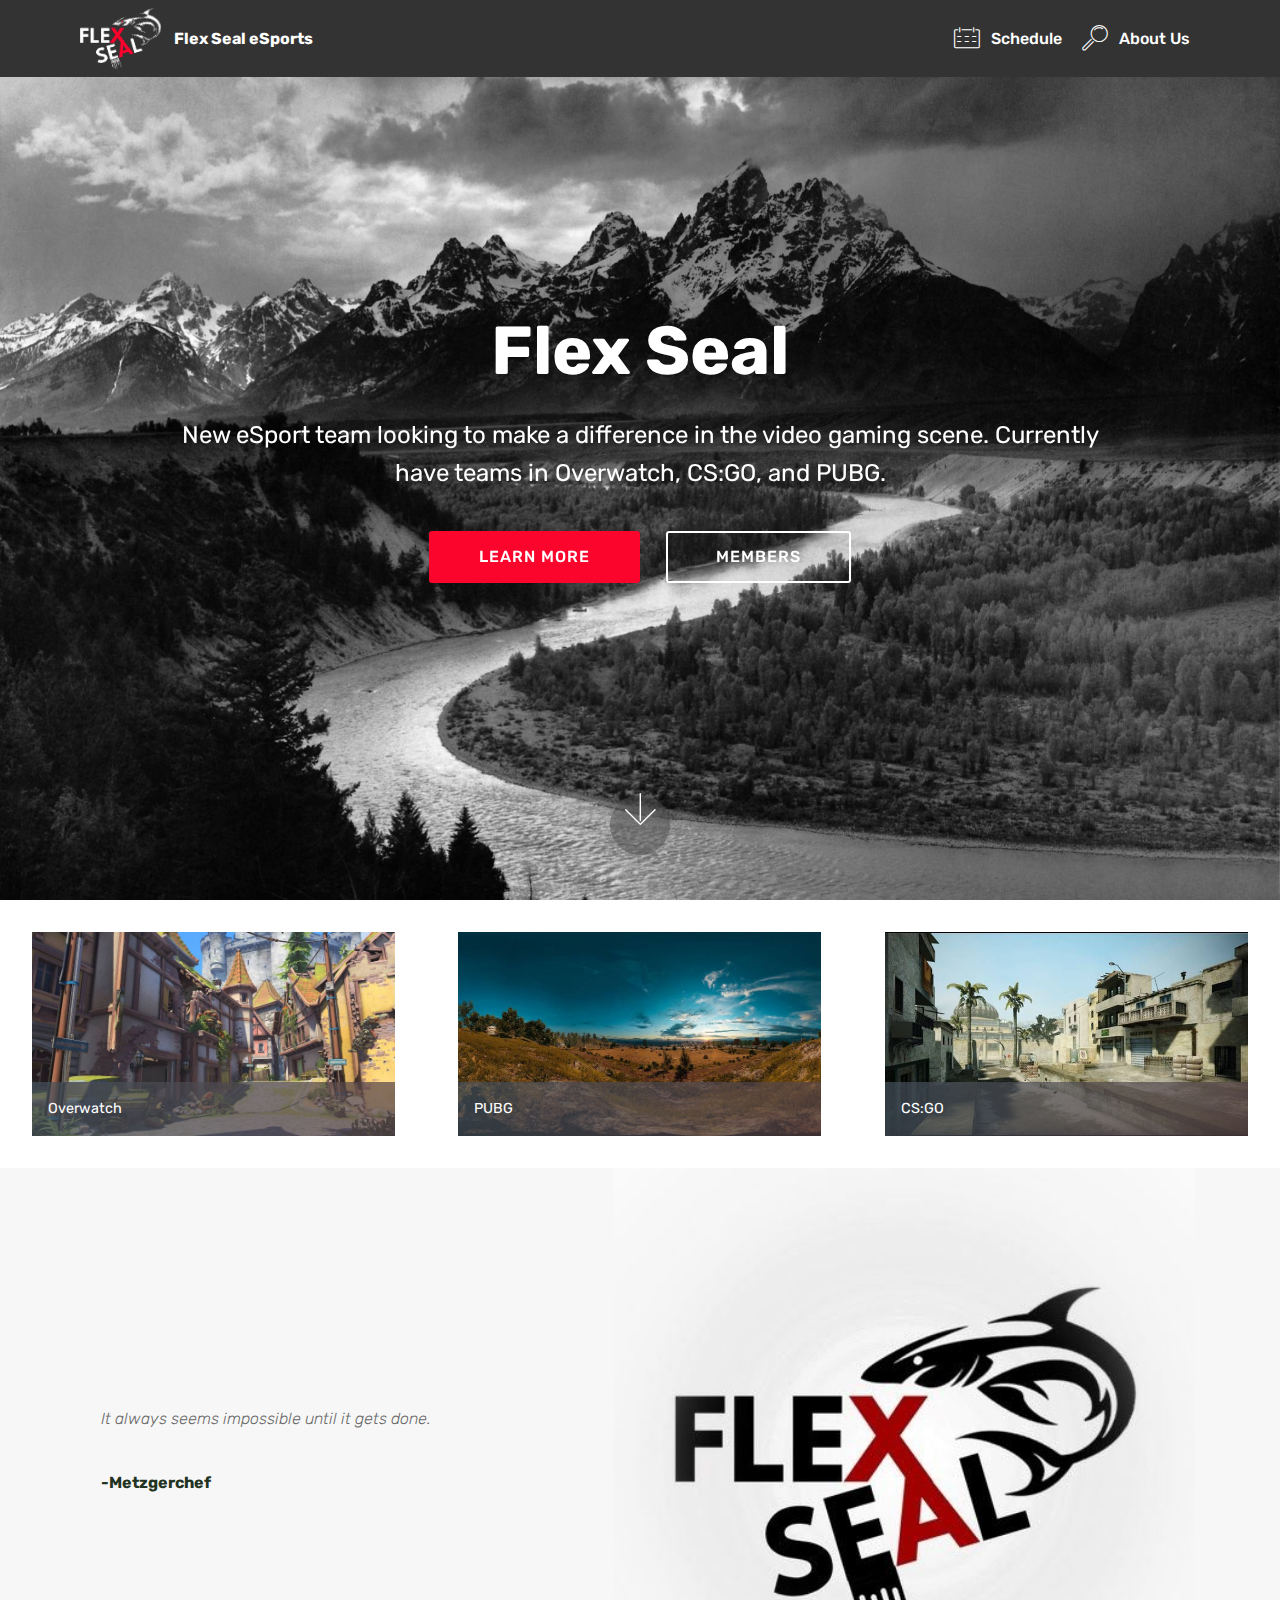
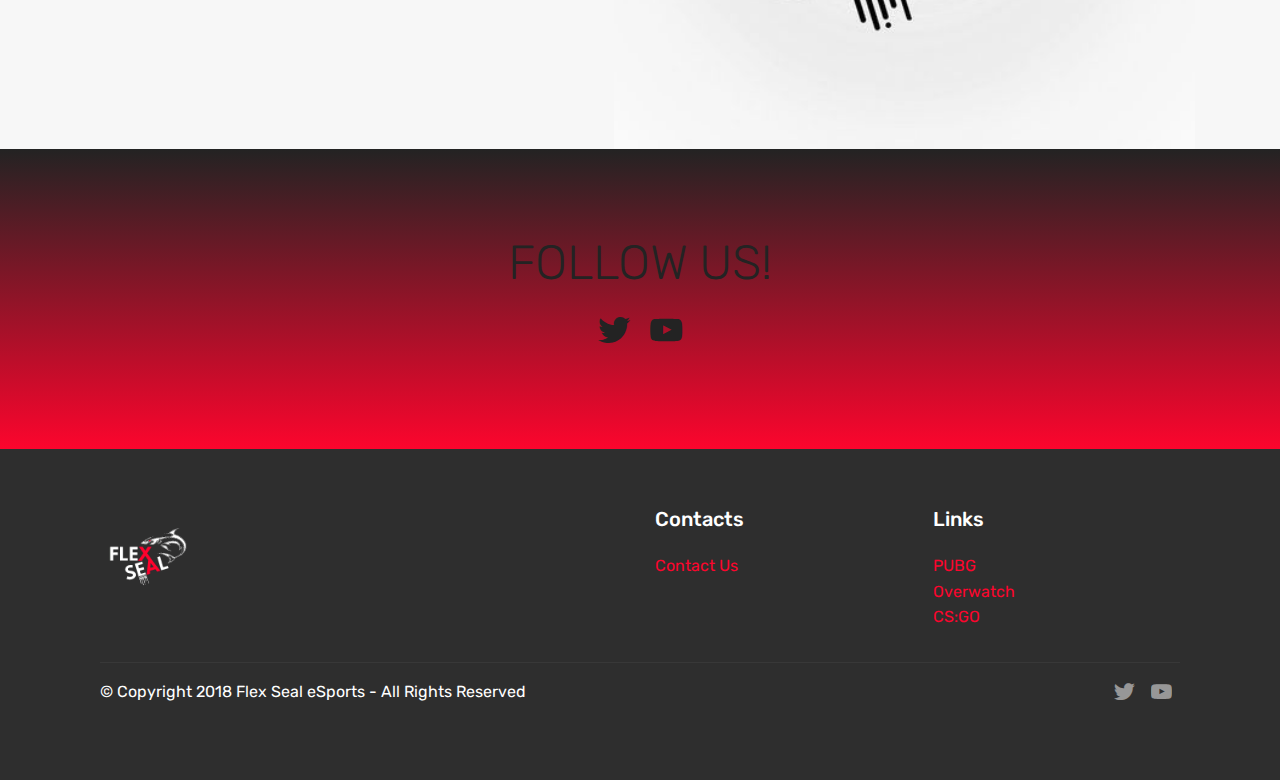
==== commit aa00773b: "0.7.5" ====
--- a/index.html
+++ b/index.html
@@ -9,7 +9,6 @@
   <link rel="shortcut icon" href="assets/images/flexs-esports-empty-1-480x480.png" type="image/x-icon">
   <meta name="description" content="">
   <title>Home</title>
-  <link rel="stylesheet" href="assets/web/assets/mobirise-icons-bold/mobirise-icons-bold.css">
   <link rel="stylesheet" href="assets/web/assets/mobirise-icons/mobirise-icons.css">
   <link rel="stylesheet" href="assets/tether/tether.min.css">
   <link rel="stylesheet" href="assets/bootstrap/css/bootstrap.min.css">
@@ -51,7 +50,7 @@
         </div>
         <div class="collapse navbar-collapse" id="navbarSupportedContent">
             <ul class="navbar-nav nav-dropdown nav-right" data-app-modern-menu="true"><li class="nav-item">
-                    <a class="nav-link link text-white display-4" href="page6.html"><span class="mbrib-users mbr-iconfont mbr-iconfont-btn"></span>Members</a>
+                    <a class="nav-link link text-white display-4" href="page6.html"><span class="mbri-calendar mbr-iconfont mbr-iconfont-btn"></span>Schedule</a>
                 </li>
                 <li class="nav-item">
                     <a class="nav-link link text-white display-4" href="page4.html">
@@ -64,7 +63,7 @@
     </nav>
 </section>
 
-<section class="engine"><a href="https://mobirise.ws/c">best free site maker</a></section><section class="cid-qKfcckAeBX mbr-fullscreen mbr-parallax-background" id="header2-f">
+<section class="engine"><a href="https://mobirise.ws/b">best free web site creator</a></section><section class="cid-qKfcckAeBX mbr-fullscreen mbr-parallax-background" id="header2-f">
 
     
 
@@ -140,8 +139,8 @@
                     <a href="https://twitter.com/FlexS_Sports" target="_blank">
                         <span class="px-2 mbr-iconfont mbr-iconfont-social socicon-twitter socicon"></span>
                     </a>
-                    <a href="https://www.facebook.com/pages/Mobirise/1616226671953247" target="_blank">
-                        
+                    <a href="https://www.youtube.com/channel/UC-jx7eM4Su-lUrErodiskSw?view_as=subscriber" target="_blank">
+                        <span class="px-2 mbr-iconfont mbr-iconfont-social socicon-youtube socicon"></span>
                     </a>
                     <a href="https://instagram.com/mobirise" target="_blank">
                         
@@ -190,11 +189,7 @@
                 <h5 class="pb-3">
                     Links
                 </h5>
-                <p class="mbr-text">
-                    <a class="text-primary" href="https://mobirise.com/">Website builder</a>
-                    <br><a class="text-primary" href="https://mobirise.com/mobirise-free-win.zip">Download for Windows</a>
-                    <br><a class="text-primary" href="https://mobirise.com/mobirise-free-mac.zip">Download for Mac</a>
-                </p>
+                <p class="mbr-text"><a href="page2.html">PUBG</a><br><a href="page1.html">Overwatch</a><br><a href="page3.html">CS:GO</a></p>
             </div>
         </div>
         <div class="footer-lower">
@@ -216,7 +211,11 @@
                                 <span class="mbr-iconfont mbr-iconfont-social socicon-twitter socicon"></span>
                             </a>
                         </div>
-                        
+                        <div class="soc-item">
+                            <a href="https://www.youtube.com/channel/UC-jx7eM4Su-lUrErodiskSw?view_as=subscriber" target="_blank">
+                                <span class="mbr-iconfont mbr-iconfont-social socicon-youtube socicon"></span>
+                            </a>
+                        </div>
                         
                         
                         
@@ -233,15 +232,15 @@
   <script src="assets/popper/popper.min.js"></script>
   <script src="assets/tether/tether.min.js"></script>
   <script src="assets/bootstrap/js/bootstrap.min.js"></script>
+  <script src="assets/smoothscroll/smooth-scroll.js"></script>
   <script src="assets/dropdown/js/script.min.js"></script>
   <script src="assets/touchswipe/jquery.touch-swipe.min.js"></script>
-  <script src="assets/parallax/jarallax.min.js"></script>
-  <script src="assets/bootstrapcarouselswipe/bootstrap-carousel-swipe.js"></script>
-  <script src="assets/smoothscroll/smooth-scroll.js"></script>
-  <script src="assets/vimeoplayer/jquery.mb.vimeo_player.js"></script>
-  <script src="assets/sociallikes/social-likes.js"></script>
   <script src="assets/masonry/masonry.pkgd.min.js"></script>
   <script src="assets/imagesloaded/imagesloaded.pkgd.min.js"></script>
+  <script src="assets/bootstrapcarouselswipe/bootstrap-carousel-swipe.js"></script>
+  <script src="assets/sociallikes/social-likes.js"></script>
+  <script src="assets/vimeoplayer/jquery.mb.vimeo_player.js"></script>
+  <script src="assets/parallax/jarallax.min.js"></script>
   <script src="assets/theme/js/script.js"></script>
   <script src="assets/slidervideo/script.js"></script>
   <script src="assets/gallery/player.min.js"></script>
--- a/assets/mobirise/css/mbr-additional.css
+++ b/assets/mobirise/css/mbr-additional.css
@@ -1837,48 +1837,48 @@
     -webkit-justify-content: center;
   }
 }
-.cid-qKqBwcPfcY .navbar {
+.cid-qKrsAj28Aa .navbar {
   padding: .5rem 0;
   background: #333333;
   transition: none;
   min-height: 77px;
 }
-.cid-qKqBwcPfcY .navbar-dropdown.bg-color.transparent.opened {
+.cid-qKrsAj28Aa .navbar-dropdown.bg-color.transparent.opened {
   background: #333333;
 }
-.cid-qKqBwcPfcY a {
+.cid-qKrsAj28Aa a {
   font-style: normal;
 }
-.cid-qKqBwcPfcY .nav-item span {
+.cid-qKrsAj28Aa .nav-item span {
   padding-right: 0.4em;
   line-height: 0.5em;
   vertical-align: text-bottom;
   position: relative;
   text-decoration: none;
 }
-.cid-qKqBwcPfcY .nav-item a {
+.cid-qKrsAj28Aa .nav-item a {
   display: flex;
   align-items: center;
   justify-content: center;
   padding: 0.7rem 0 !important;
   margin: 0rem .65rem !important;
 }
-.cid-qKqBwcPfcY .nav-item:focus,
-.cid-qKqBwcPfcY .nav-link:focus {
+.cid-qKrsAj28Aa .nav-item:focus,
+.cid-qKrsAj28Aa .nav-link:focus {
   outline: none;
 }
-.cid-qKqBwcPfcY .btn {
+.cid-qKrsAj28Aa .btn {
   padding: 0.4rem 1.5rem;
   display: inline-flex;
   align-items: center;
 }
-.cid-qKqBwcPfcY .btn .mbr-iconfont {
+.cid-qKrsAj28Aa .btn .mbr-iconfont {
   font-size: 1.6rem;
 }
-.cid-qKqBwcPfcY .menu-logo {
+.cid-qKrsAj28Aa .menu-logo {
   margin-right: auto;
 }
-.cid-qKqBwcPfcY .menu-logo .navbar-brand {
+.cid-qKrsAj28Aa .menu-logo .navbar-brand {
   display: flex;
   margin-left: 5rem;
   padding: 0;
@@ -1886,7 +1886,7 @@
   min-height: 3.8rem;
   align-items: center;
 }
-.cid-qKqBwcPfcY .menu-logo .navbar-brand .navbar-caption-wrap {
+.cid-qKrsAj28Aa .menu-logo .navbar-brand .navbar-caption-wrap {
   display: -webkit-flex;
   -webkit-align-items: center;
   align-items: center;
@@ -1894,40 +1894,40 @@
   min-width: 7rem;
   margin: .3rem 0;
 }
-.cid-qKqBwcPfcY .menu-logo .navbar-brand .navbar-caption-wrap .navbar-caption {
+.cid-qKrsAj28Aa .menu-logo .navbar-brand .navbar-caption-wrap .navbar-caption {
   line-height: 1.2rem !important;
   padding-right: 2rem;
 }
-.cid-qKqBwcPfcY .menu-logo .navbar-brand .navbar-logo {
+.cid-qKrsAj28Aa .menu-logo .navbar-brand .navbar-logo {
   font-size: 4rem;
   transition: font-size 0.25s;
 }
-.cid-qKqBwcPfcY .menu-logo .navbar-brand .navbar-logo img {
+.cid-qKrsAj28Aa .menu-logo .navbar-brand .navbar-logo img {
   display: flex;
 }
-.cid-qKqBwcPfcY .menu-logo .navbar-brand .navbar-logo .mbr-iconfont {
+.cid-qKrsAj28Aa .menu-logo .navbar-brand .navbar-logo .mbr-iconfont {
   transition: font-size 0.25s;
 }
-.cid-qKqBwcPfcY .navbar-toggleable-sm .navbar-collapse {
+.cid-qKrsAj28Aa .navbar-toggleable-sm .navbar-collapse {
   justify-content: flex-end;
   -webkit-justify-content: flex-end;
   padding-right: 5rem;
   width: auto;
 }
-.cid-qKqBwcPfcY .navbar-toggleable-sm .navbar-collapse .navbar-nav {
+.cid-qKrsAj28Aa .navbar-toggleable-sm .navbar-collapse .navbar-nav {
   flex-wrap: wrap;
   -webkit-flex-wrap: wrap;
   padding-left: 0;
 }
-.cid-qKqBwcPfcY .navbar-toggleable-sm .navbar-collapse .navbar-nav .nav-item {
+.cid-qKrsAj28Aa .navbar-toggleable-sm .navbar-collapse .navbar-nav .nav-item {
   -webkit-align-self: center;
   align-self: center;
 }
-.cid-qKqBwcPfcY .navbar-toggleable-sm .navbar-collapse .navbar-buttons {
+.cid-qKrsAj28Aa .navbar-toggleable-sm .navbar-collapse .navbar-buttons {
   padding-left: 0;
   padding-bottom: 0;
 }
-.cid-qKqBwcPfcY .dropdown .dropdown-menu {
+.cid-qKrsAj28Aa .dropdown .dropdown-menu {
   background: #333333;
   display: none;
   position: absolute;
@@ -1936,20 +1936,20 @@
   padding-bottom: 1.4rem;
   text-align: left;
 }
-.cid-qKqBwcPfcY .dropdown .dropdown-menu .dropdown-item {
+.cid-qKrsAj28Aa .dropdown .dropdown-menu .dropdown-item {
   width: auto;
   padding: 0.235em 1.5385em 0.235em 1.5385em !important;
 }
-.cid-qKqBwcPfcY .dropdown .dropdown-menu .dropdown-item::after {
+.cid-qKrsAj28Aa .dropdown .dropdown-menu .dropdown-item::after {
   right: 0.5rem;
 }
-.cid-qKqBwcPfcY .dropdown .dropdown-menu .dropdown-submenu {
+.cid-qKrsAj28Aa .dropdown .dropdown-menu .dropdown-submenu {
   margin: 0;
 }
-.cid-qKqBwcPfcY .dropdown.open > .dropdown-menu {
+.cid-qKrsAj28Aa .dropdown.open > .dropdown-menu {
   display: block;
 }
-.cid-qKqBwcPfcY .navbar-toggleable-sm.opened:after {
+.cid-qKrsAj28Aa .navbar-toggleable-sm.opened:after {
   position: absolute;
   width: 100vw;
   height: 100vh;
@@ -1961,28 +1961,28 @@
   -webkit-transform: translateY(100%);
   z-index: 1000;
 }
-.cid-qKqBwcPfcY .navbar.navbar-short {
+.cid-qKrsAj28Aa .navbar.navbar-short {
   min-height: 60px;
   transition: all .2s;
 }
-.cid-qKqBwcPfcY .navbar.navbar-short .navbar-toggler-right {
+.cid-qKrsAj28Aa .navbar.navbar-short .navbar-toggler-right {
   top: 20px;
 }
-.cid-qKqBwcPfcY .navbar.navbar-short .navbar-logo a {
+.cid-qKrsAj28Aa .navbar.navbar-short .navbar-logo a {
   font-size: 2.5rem !important;
   line-height: 2.5rem;
   transition: font-size 0.25s;
 }
-.cid-qKqBwcPfcY .navbar.navbar-short .navbar-logo a .mbr-iconfont {
+.cid-qKrsAj28Aa .navbar.navbar-short .navbar-logo a .mbr-iconfont {
   font-size: 2.5rem !important;
 }
-.cid-qKqBwcPfcY .navbar.navbar-short .navbar-logo a img {
+.cid-qKrsAj28Aa .navbar.navbar-short .navbar-logo a img {
   height: 3rem !important;
 }
-.cid-qKqBwcPfcY .navbar.navbar-short .navbar-brand {
+.cid-qKrsAj28Aa .navbar.navbar-short .navbar-brand {
   min-height: 3rem;
 }
-.cid-qKqBwcPfcY button.navbar-toggler {
+.cid-qKrsAj28Aa button.navbar-toggler {
   width: 31px;
   height: 18px;
   cursor: pointer;
@@ -1990,10 +1990,10 @@
   top: 1.5rem;
   right: 1rem;
 }
-.cid-qKqBwcPfcY button.navbar-toggler:focus {
+.cid-qKrsAj28Aa button.navbar-toggler:focus {
   outline: none;
 }
-.cid-qKqBwcPfcY button.navbar-toggler .hamburger span {
+.cid-qKrsAj28Aa button.navbar-toggler .hamburger span {
   position: absolute;
   right: 0;
   width: 30px;
@@ -2001,92 +2001,92 @@
   border-right: 5px;
   background-color: #ffffff;
 }
-.cid-qKqBwcPfcY button.navbar-toggler .hamburger span:nth-child(1) {
+.cid-qKrsAj28Aa button.navbar-toggler .hamburger span:nth-child(1) {
   top: 0;
   transition: all .2s;
 }
-.cid-qKqBwcPfcY button.navbar-toggler .hamburger span:nth-child(2) {
+.cid-qKrsAj28Aa button.navbar-toggler .hamburger span:nth-child(2) {
   top: 8px;
   transition: all .15s;
 }
-.cid-qKqBwcPfcY button.navbar-toggler .hamburger span:nth-child(3) {
+.cid-qKrsAj28Aa button.navbar-toggler .hamburger span:nth-child(3) {
   top: 8px;
   transition: all .15s;
 }
-.cid-qKqBwcPfcY button.navbar-toggler .hamburger span:nth-child(4) {
+.cid-qKrsAj28Aa button.navbar-toggler .hamburger span:nth-child(4) {
   top: 16px;
   transition: all .2s;
 }
-.cid-qKqBwcPfcY nav.opened .hamburger span:nth-child(1) {
+.cid-qKrsAj28Aa nav.opened .hamburger span:nth-child(1) {
   top: 8px;
   width: 0;
   opacity: 0;
   right: 50%;
   transition: all .2s;
 }
-.cid-qKqBwcPfcY nav.opened .hamburger span:nth-child(2) {
+.cid-qKrsAj28Aa nav.opened .hamburger span:nth-child(2) {
   -webkit-transform: rotate(45deg);
   transform: rotate(45deg);
   transition: all .25s;
 }
-.cid-qKqBwcPfcY nav.opened .hamburger span:nth-child(3) {
+.cid-qKrsAj28Aa nav.opened .hamburger span:nth-child(3) {
   -webkit-transform: rotate(-45deg);
   transform: rotate(-45deg);
   transition: all .25s;
 }
-.cid-qKqBwcPfcY nav.opened .hamburger span:nth-child(4) {
+.cid-qKrsAj28Aa nav.opened .hamburger span:nth-child(4) {
   top: 8px;
   width: 0;
   opacity: 0;
   right: 50%;
   transition: all .2s;
 }
-.cid-qKqBwcPfcY .collapsed.navbar-expand {
+.cid-qKrsAj28Aa .collapsed.navbar-expand {
   flex-direction: column;
 }
-.cid-qKqBwcPfcY .collapsed .btn {
+.cid-qKrsAj28Aa .collapsed .btn {
   display: flex;
 }
-.cid-qKqBwcPfcY .collapsed .navbar-collapse {
+.cid-qKrsAj28Aa .collapsed .navbar-collapse {
   display: none !important;
   padding-right: 0 !important;
 }
-.cid-qKqBwcPfcY .collapsed .navbar-collapse.collapsing,
-.cid-qKqBwcPfcY .collapsed .navbar-collapse.show {
+.cid-qKrsAj28Aa .collapsed .navbar-collapse.collapsing,
+.cid-qKrsAj28Aa .collapsed .navbar-collapse.show {
   display: block !important;
 }
-.cid-qKqBwcPfcY .collapsed .navbar-collapse.collapsing .navbar-nav,
-.cid-qKqBwcPfcY .collapsed .navbar-collapse.show .navbar-nav {
+.cid-qKrsAj28Aa .collapsed .navbar-collapse.collapsing .navbar-nav,
+.cid-qKrsAj28Aa .collapsed .navbar-collapse.show .navbar-nav {
   display: block;
   text-align: center;
 }
-.cid-qKqBwcPfcY .collapsed .navbar-collapse.collapsing .navbar-nav .nav-item,
-.cid-qKqBwcPfcY .collapsed .navbar-collapse.show .navbar-nav .nav-item {
+.cid-qKrsAj28Aa .collapsed .navbar-collapse.collapsing .navbar-nav .nav-item,
+.cid-qKrsAj28Aa .collapsed .navbar-collapse.show .navbar-nav .nav-item {
   clear: both;
 }
-.cid-qKqBwcPfcY .collapsed .navbar-collapse.collapsing .navbar-nav .nav-item:last-child,
-.cid-qKqBwcPfcY .collapsed .navbar-collapse.show .navbar-nav .nav-item:last-child {
+.cid-qKrsAj28Aa .collapsed .navbar-collapse.collapsing .navbar-nav .nav-item:last-child,
+.cid-qKrsAj28Aa .collapsed .navbar-collapse.show .navbar-nav .nav-item:last-child {
   margin-bottom: 1rem;
 }
-.cid-qKqBwcPfcY .collapsed .navbar-collapse.collapsing .navbar-buttons,
-.cid-qKqBwcPfcY .collapsed .navbar-collapse.show .navbar-buttons {
+.cid-qKrsAj28Aa .collapsed .navbar-collapse.collapsing .navbar-buttons,
+.cid-qKrsAj28Aa .collapsed .navbar-collapse.show .navbar-buttons {
   text-align: center;
 }
-.cid-qKqBwcPfcY .collapsed .navbar-collapse.collapsing .navbar-buttons:last-child,
-.cid-qKqBwcPfcY .collapsed .navbar-collapse.show .navbar-buttons:last-child {
+.cid-qKrsAj28Aa .collapsed .navbar-collapse.collapsing .navbar-buttons:last-child,
+.cid-qKrsAj28Aa .collapsed .navbar-collapse.show .navbar-buttons:last-child {
   margin-bottom: 1rem;
 }
-.cid-qKqBwcPfcY .collapsed button.navbar-toggler {
+.cid-qKrsAj28Aa .collapsed button.navbar-toggler {
   display: block;
 }
-.cid-qKqBwcPfcY .collapsed .navbar-brand {
+.cid-qKrsAj28Aa .collapsed .navbar-brand {
   margin-left: 1rem !important;
 }
-.cid-qKqBwcPfcY .collapsed .navbar-toggleable-sm {
+.cid-qKrsAj28Aa .collapsed .navbar-toggleable-sm {
   flex-direction: column;
   -webkit-flex-direction: column;
 }
-.cid-qKqBwcPfcY .collapsed .dropdown .dropdown-menu {
+.cid-qKrsAj28Aa .collapsed .dropdown .dropdown-menu {
   width: 100%;
   text-align: center;
   position: relative;
@@ -2098,19 +2098,19 @@
   transition-duration: .5s;
   transition-property: opacity,padding,height;
 }
-.cid-qKqBwcPfcY .collapsed .dropdown.open > .dropdown-menu {
+.cid-qKrsAj28Aa .collapsed .dropdown.open > .dropdown-menu {
   position: relative;
   opacity: 1;
   height: auto;
   padding: 1.4rem 0;
   visibility: visible;
 }
-.cid-qKqBwcPfcY .collapsed .dropdown .dropdown-submenu {
+.cid-qKrsAj28Aa .collapsed .dropdown .dropdown-submenu {
   left: 0;
   text-align: center;
   width: 100%;
 }
-.cid-qKqBwcPfcY .collapsed .dropdown .dropdown-toggle[data-toggle="dropdown-submenu"]::after {
+.cid-qKrsAj28Aa .collapsed .dropdown .dropdown-toggle[data-toggle="dropdown-submenu"]::after {
   margin-top: 0;
   position: inherit;
   right: 0;
@@ -2126,55 +2126,55 @@
   border-left: .30em solid transparent;
 }
 @media (max-width: 991px) {
-  .cid-qKqBwcPfcY .navbar-expand {
+  .cid-qKrsAj28Aa .navbar-expand {
     flex-direction: column;
   }
-  .cid-qKqBwcPfcY img {
+  .cid-qKrsAj28Aa img {
     height: 3.8rem !important;
   }
-  .cid-qKqBwcPfcY .btn {
+  .cid-qKrsAj28Aa .btn {
     display: flex;
   }
-  .cid-qKqBwcPfcY button.navbar-toggler {
+  .cid-qKrsAj28Aa button.navbar-toggler {
     display: block;
   }
-  .cid-qKqBwcPfcY .navbar-brand {
+  .cid-qKrsAj28Aa .navbar-brand {
     margin-left: 1rem !important;
   }
-  .cid-qKqBwcPfcY .navbar-toggleable-sm {
+  .cid-qKrsAj28Aa .navbar-toggleable-sm {
     flex-direction: column;
     -webkit-flex-direction: column;
   }
-  .cid-qKqBwcPfcY .navbar-collapse {
+  .cid-qKrsAj28Aa .navbar-collapse {
     display: none !important;
     padding-right: 0 !important;
   }
-  .cid-qKqBwcPfcY .navbar-collapse.collapsing,
-  .cid-qKqBwcPfcY .navbar-collapse.show {
+  .cid-qKrsAj28Aa .navbar-collapse.collapsing,
+  .cid-qKrsAj28Aa .navbar-collapse.show {
     display: block !important;
   }
-  .cid-qKqBwcPfcY .navbar-collapse.collapsing .navbar-nav,
-  .cid-qKqBwcPfcY .navbar-collapse.show .navbar-nav {
+  .cid-qKrsAj28Aa .navbar-collapse.collapsing .navbar-nav,
+  .cid-qKrsAj28Aa .navbar-collapse.show .navbar-nav {
     display: block;
     text-align: center;
   }
-  .cid-qKqBwcPfcY .navbar-collapse.collapsing .navbar-nav .nav-item,
-  .cid-qKqBwcPfcY .navbar-collapse.show .navbar-nav .nav-item {
+  .cid-qKrsAj28Aa .navbar-collapse.collapsing .navbar-nav .nav-item,
+  .cid-qKrsAj28Aa .navbar-collapse.show .navbar-nav .nav-item {
     clear: both;
   }
-  .cid-qKqBwcPfcY .navbar-collapse.collapsing .navbar-nav .nav-item:last-child,
-  .cid-qKqBwcPfcY .navbar-collapse.show .navbar-nav .nav-item:last-child {
+  .cid-qKrsAj28Aa .navbar-collapse.collapsing .navbar-nav .nav-item:last-child,
+  .cid-qKrsAj28Aa .navbar-collapse.show .navbar-nav .nav-item:last-child {
     margin-bottom: 1rem;
   }
-  .cid-qKqBwcPfcY .navbar-collapse.collapsing .navbar-buttons,
-  .cid-qKqBwcPfcY .navbar-collapse.show .navbar-buttons {
+  .cid-qKrsAj28Aa .navbar-collapse.collapsing .navbar-buttons,
+  .cid-qKrsAj28Aa .navbar-collapse.show .navbar-buttons {
     text-align: center;
   }
-  .cid-qKqBwcPfcY .navbar-collapse.collapsing .navbar-buttons:last-child,
-  .cid-qKqBwcPfcY .navbar-collapse.show .navbar-buttons:last-child {
+  .cid-qKrsAj28Aa .navbar-collapse.collapsing .navbar-buttons:last-child,
+  .cid-qKrsAj28Aa .navbar-collapse.show .navbar-buttons:last-child {
     margin-bottom: 1rem;
   }
-  .cid-qKqBwcPfcY .dropdown .dropdown-menu {
+  .cid-qKrsAj28Aa .dropdown .dropdown-menu {
     width: 100%;
     text-align: center;
     position: relative;
@@ -2186,19 +2186,19 @@
     transition-duration: .5s;
     transition-property: opacity,padding,height;
   }
-  .cid-qKqBwcPfcY .dropdown.open > .dropdown-menu {
+  .cid-qKrsAj28Aa .dropdown.open > .dropdown-menu {
     position: relative;
     opacity: 1;
     height: auto;
     padding: 1.4rem 0;
     visibility: visible;
   }
-  .cid-qKqBwcPfcY .dropdown .dropdown-submenu {
+  .cid-qKrsAj28Aa .dropdown .dropdown-submenu {
     left: 0;
     text-align: center;
     width: 100%;
   }
-  .cid-qKqBwcPfcY .dropdown .dropdown-toggle[data-toggle="dropdown-submenu"]::after {
+  .cid-qKrsAj28Aa .dropdown .dropdown-toggle[data-toggle="dropdown-submenu"]::after {
     margin-top: 0;
     position: inherit;
     right: 0;
@@ -2215,15 +2215,15 @@
   }
 }
 @media (min-width: 767px) {
-  .cid-qKqBwcPfcY .menu-logo {
+  .cid-qKrsAj28Aa .menu-logo {
     flex-shrink: 0;
   }
 }
-.cid-qKqBwcPfcY .navbar-collapse {
+.cid-qKrsAj28Aa .navbar-collapse {
   flex-basis: auto;
 }
-.cid-qKqBwcPfcY .nav-link:hover,
-.cid-qKqBwcPfcY .dropdown-item:hover {
+.cid-qKrsAj28Aa .nav-link:hover,
+.cid-qKrsAj28Aa .dropdown-item:hover {
   color: #c1c1c1 !important;
 }
 .cid-qKfmSEvyE3 {
@@ -2285,48 +2285,115 @@
     padding-bottom: 2rem;
   }
 }
-.cid-qKqBzSxIra .navbar {
+.cid-qKrvrGgOVk {
+  padding-top: 60px;
+  padding-bottom: 60px;
+  background-color: #2e2e2e;
+}
+@media (max-width: 767px) {
+  .cid-qKrvrGgOVk .content {
+    text-align: center;
+  }
+  .cid-qKrvrGgOVk .content > div:not(:last-child) {
+    margin-bottom: 2rem;
+  }
+}
+@media (max-width: 767px) {
+  .cid-qKrvrGgOVk .media-wrap {
+    margin-bottom: 1rem;
+  }
+}
+.cid-qKrvrGgOVk .media-wrap .mbr-iconfont-logo {
+  font-size: 7.5rem;
+  color: #f36;
+}
+.cid-qKrvrGgOVk .media-wrap img {
+  height: 6rem;
+}
+@media (max-width: 767px) {
+  .cid-qKrvrGgOVk .footer-lower .copyright {
+    margin-bottom: 1rem;
+    text-align: center;
+  }
+}
+.cid-qKrvrGgOVk .footer-lower hr {
+  margin: 1rem 0;
+  border-color: #fff;
+  opacity: .05;
+}
+.cid-qKrvrGgOVk .footer-lower .social-list {
+  padding-left: 0;
+  margin-bottom: 0;
+  list-style: none;
+  display: flex;
+  flex-wrap: wrap;
+  justify-content: flex-end;
+  -webkit-justify-content: flex-end;
+}
+.cid-qKrvrGgOVk .footer-lower .social-list .mbr-iconfont-social {
+  font-size: 1.3rem;
+  color: #fff;
+}
+.cid-qKrvrGgOVk .footer-lower .social-list .soc-item {
+  margin: 0 .5rem;
+}
+.cid-qKrvrGgOVk .footer-lower .social-list a {
+  margin: 0;
+  opacity: .5;
+  -webkit-transition: .2s linear;
+  transition: .2s linear;
+}
+.cid-qKrvrGgOVk .footer-lower .social-list a:hover {
+  opacity: 1;
+}
+@media (max-width: 767px) {
+  .cid-qKrvrGgOVk .footer-lower .social-list {
+    justify-content: center;
+    -webkit-justify-content: center;
+  }
+}
+.cid-qKrsDh2DxY .navbar {
   padding: .5rem 0;
   background: #333333;
   transition: none;
   min-height: 77px;
 }
-.cid-qKqBzSxIra .navbar-dropdown.bg-color.transparent.opened {
+.cid-qKrsDh2DxY .navbar-dropdown.bg-color.transparent.opened {
   background: #333333;
 }
-.cid-qKqBzSxIra a {
+.cid-qKrsDh2DxY a {
   font-style: normal;
 }
-.cid-qKqBzSxIra .nav-item span {
+.cid-qKrsDh2DxY .nav-item span {
   padding-right: 0.4em;
   line-height: 0.5em;
   vertical-align: text-bottom;
   position: relative;
   text-decoration: none;
 }
-.cid-qKqBzSxIra .nav-item a {
+.cid-qKrsDh2DxY .nav-item a {
   display: flex;
   align-items: center;
   justify-content: center;
   padding: 0.7rem 0 !important;
   margin: 0rem .65rem !important;
 }
-.cid-qKqBzSxIra .nav-item:focus,
-.cid-qKqBzSxIra .nav-link:focus {
+.cid-qKrsDh2DxY .nav-item:focus,
+.cid-qKrsDh2DxY .nav-link:focus {
   outline: none;
 }
-.cid-qKqBzSxIra .btn {
+.cid-qKrsDh2DxY .btn {
   padding: 0.4rem 1.5rem;
   display: inline-flex;
   align-items: center;
 }
-.cid-qKqBzSxIra .btn .mbr-iconfont {
+.cid-qKrsDh2DxY .btn .mbr-iconfont {
   font-size: 1.6rem;
 }
-.cid-qKqBzSxIra .menu-logo {
+.cid-qKrsDh2DxY .menu-logo {
   margin-right: auto;
 }
-.cid-qKqBzSxIra .menu-logo .navbar-brand {
+.cid-qKrsDh2DxY .menu-logo .navbar-brand {
   display: flex;
   margin-left: 5rem;
   padding: 0;
@@ -2334,7 +2401,7 @@
   min-height: 3.8rem;
   align-items: center;
 }
-.cid-qKqBzSxIra .menu-logo .navbar-brand .navbar-caption-wrap {
+.cid-qKrsDh2DxY .menu-logo .navbar-brand .navbar-caption-wrap {
   display: -webkit-flex;
   -webkit-align-items: center;
   align-items: center;
@@ -2342,40 +2409,40 @@
   min-width: 7rem;
   margin: .3rem 0;
 }
-.cid-qKqBzSxIra .menu-logo .navbar-brand .navbar-caption-wrap .navbar-caption {
+.cid-qKrsDh2DxY .menu-logo .navbar-brand .navbar-caption-wrap .navbar-caption {
   line-height: 1.2rem !important;
   padding-right: 2rem;
 }
-.cid-qKqBzSxIra .menu-logo .navbar-brand .navbar-logo {
+.cid-qKrsDh2DxY .menu-logo .navbar-brand .navbar-logo {
   font-size: 4rem;
   transition: font-size 0.25s;
 }
-.cid-qKqBzSxIra .menu-logo .navbar-brand .navbar-logo img {
+.cid-qKrsDh2DxY .menu-logo .navbar-brand .navbar-logo img {
   display: flex;
 }
-.cid-qKqBzSxIra .menu-logo .navbar-brand .navbar-logo .mbr-iconfont {
+.cid-qKrsDh2DxY .menu-logo .navbar-brand .navbar-logo .mbr-iconfont {
   transition: font-size 0.25s;
 }
-.cid-qKqBzSxIra .navbar-toggleable-sm .navbar-collapse {
+.cid-qKrsDh2DxY .navbar-toggleable-sm .navbar-collapse {
   justify-content: flex-end;
   -webkit-justify-content: flex-end;
   padding-right: 5rem;
   width: auto;
 }
-.cid-qKqBzSxIra .navbar-toggleable-sm .navbar-collapse .navbar-nav {
+.cid-qKrsDh2DxY .navbar-toggleable-sm .navbar-collapse .navbar-nav {
   flex-wrap: wrap;
   -webkit-flex-wrap: wrap;
   padding-left: 0;
 }
-.cid-qKqBzSxIra .navbar-toggleable-sm .navbar-collapse .navbar-nav .nav-item {
+.cid-qKrsDh2DxY .navbar-toggleable-sm .navbar-collapse .navbar-nav .nav-item {
   -webkit-align-self: center;
   align-self: center;
 }
-.cid-qKqBzSxIra .navbar-toggleable-sm .navbar-collapse .navbar-buttons {
+.cid-qKrsDh2DxY .navbar-toggleable-sm .navbar-collapse .navbar-buttons {
   padding-left: 0;
   padding-bottom: 0;
 }
-.cid-qKqBzSxIra .dropdown .dropdown-menu {
+.cid-qKrsDh2DxY .dropdown .dropdown-menu {
   background: #333333;
   display: none;
   position: absolute;
@@ -2384,20 +2451,20 @@
   padding-bottom: 1.4rem;
   text-align: left;
 }
-.cid-qKqBzSxIra .dropdown .dropdown-menu .dropdown-item {
+.cid-qKrsDh2DxY .dropdown .dropdown-menu .dropdown-item {
   width: auto;
   padding: 0.235em 1.5385em 0.235em 1.5385em !important;
 }
-.cid-qKqBzSxIra .dropdown .dropdown-menu .dropdown-item::after {
+.cid-qKrsDh2DxY .dropdown .dropdown-menu .dropdown-item::after {
   right: 0.5rem;
 }
-.cid-qKqBzSxIra .dropdown .dropdown-menu .dropdown-submenu {
+.cid-qKrsDh2DxY .dropdown .dropdown-menu .dropdown-submenu {
   margin: 0;
 }
-.cid-qKqBzSxIra .dropdown.open > .dropdown-menu {
+.cid-qKrsDh2DxY .dropdown.open > .dropdown-menu {
   display: block;
 }
-.cid-qKqBzSxIra .navbar-toggleable-sm.opened:after {
+.cid-qKrsDh2DxY .navbar-toggleable-sm.opened:after {
   position: absolute;
   width: 100vw;
   height: 100vh;
@@ -2409,28 +2476,28 @@
   -webkit-transform: translateY(100%);
   z-index: 1000;
 }
-.cid-qKqBzSxIra .navbar.navbar-short {
+.cid-qKrsDh2DxY .navbar.navbar-short {
   min-height: 60px;
   transition: all .2s;
 }
-.cid-qKqBzSxIra .navbar.navbar-short .navbar-toggler-right {
+.cid-qKrsDh2DxY .navbar.navbar-short .navbar-toggler-right {
   top: 20px;
 }
-.cid-qKqBzSxIra .navbar.navbar-short .navbar-logo a {
+.cid-qKrsDh2DxY .navbar.navbar-short .navbar-logo a {
   font-size: 2.5rem !important;
   line-height: 2.5rem;
   transition: font-size 0.25s;
 }
-.cid-qKqBzSxIra .navbar.navbar-short .navbar-logo a .mbr-iconfont {
+.cid-qKrsDh2DxY .navbar.navbar-short .navbar-logo a .mbr-iconfont {
   font-size: 2.5rem !important;
 }
-.cid-qKqBzSxIra .navbar.navbar-short .navbar-logo a img {
+.cid-qKrsDh2DxY .navbar.navbar-short .navbar-logo a img {
   height: 3rem !important;
 }
-.cid-qKqBzSxIra .navbar.navbar-short .navbar-brand {
+.cid-qKrsDh2DxY .navbar.navbar-short .navbar-brand {
   min-height: 3rem;
 }
-.cid-qKqBzSxIra button.navbar-toggler {
+.cid-qKrsDh2DxY button.navbar-toggler {
   width: 31px;
   height: 18px;
   cursor: pointer;
@@ -2438,10 +2505,10 @@
   top: 1.5rem;
   right: 1rem;
 }
-.cid-qKqBzSxIra button.navbar-toggler:focus {
+.cid-qKrsDh2DxY button.navbar-toggler:focus {
   outline: none;
 }
-.cid-qKqBzSxIra button.navbar-toggler .hamburger span {
+.cid-qKrsDh2DxY button.navbar-toggler .hamburger span {
   position: absolute;
   right: 0;
   width: 30px;
@@ -2449,92 +2516,92 @@
   border-right: 5px;
   background-color: #ffffff;
 }
-.cid-qKqBzSxIra button.navbar-toggler .hamburger span:nth-child(1) {
+.cid-qKrsDh2DxY button.navbar-toggler .hamburger span:nth-child(1) {
   top: 0;
   transition: all .2s;
 }
-.cid-qKqBzSxIra button.navbar-toggler .hamburger span:nth-child(2) {
+.cid-qKrsDh2DxY button.navbar-toggler .hamburger span:nth-child(2) {
   top: 8px;
   transition: all .15s;
 }
-.cid-qKqBzSxIra button.navbar-toggler .hamburger span:nth-child(3) {
+.cid-qKrsDh2DxY button.navbar-toggler .hamburger span:nth-child(3) {
   top: 8px;
   transition: all .15s;
 }
-.cid-qKqBzSxIra button.navbar-toggler .hamburger span:nth-child(4) {
+.cid-qKrsDh2DxY button.navbar-toggler .hamburger span:nth-child(4) {
   top: 16px;
   transition: all .2s;
 }
-.cid-qKqBzSxIra nav.opened .hamburger span:nth-child(1) {
+.cid-qKrsDh2DxY nav.opened .hamburger span:nth-child(1) {
   top: 8px;
   width: 0;
   opacity: 0;
   right: 50%;
   transition: all .2s;
 }
-.cid-qKqBzSxIra nav.opened .hamburger span:nth-child(2) {
+.cid-qKrsDh2DxY nav.opened .hamburger span:nth-child(2) {
   -webkit-transform: rotate(45deg);
   transform: rotate(45deg);
   transition: all .25s;
 }
-.cid-qKqBzSxIra nav.opened .hamburger span:nth-child(3) {
+.cid-qKrsDh2DxY nav.opened .hamburger span:nth-child(3) {
   -webkit-transform: rotate(-45deg);
   transform: rotate(-45deg);
   transition: all .25s;
 }
-.cid-qKqBzSxIra nav.opened .hamburger span:nth-child(4) {
+.cid-qKrsDh2DxY nav.opened .hamburger span:nth-child(4) {
   top: 8px;
   width: 0;
   opacity: 0;
   right: 50%;
   transition: all .2s;
 }
-.cid-qKqBzSxIra .collapsed.navbar-expand {
+.cid-qKrsDh2DxY .collapsed.navbar-expand {
   flex-direction: column;
 }
-.cid-qKqBzSxIra .collapsed .btn {
+.cid-qKrsDh2DxY .collapsed .btn {
   display: flex;
 }
-.cid-qKqBzSxIra .collapsed .navbar-collapse {
+.cid-qKrsDh2DxY .collapsed .navbar-collapse {
   display: none !important;
   padding-right: 0 !important;
 }
-.cid-qKqBzSxIra .collapsed .navbar-collapse.collapsing,
-.cid-qKqBzSxIra .collapsed .navbar-collapse.show {
+.cid-qKrsDh2DxY .collapsed .navbar-collapse.collapsing,
+.cid-qKrsDh2DxY .collapsed .navbar-collapse.show {
   display: block !important;
 }
-.cid-qKqBzSxIra .collapsed .navbar-collapse.collapsing .navbar-nav,
-.cid-qKqBzSxIra .collapsed .navbar-collapse.show .navbar-nav {
+.cid-qKrsDh2DxY .collapsed .navbar-collapse.collapsing .navbar-nav,
+.cid-qKrsDh2DxY .collapsed .navbar-collapse.show .navbar-nav {
   display: block;
   text-align: center;
 }
-.cid-qKqBzSxIra .collapsed .navbar-collapse.collapsing .navbar-nav .nav-item,
-.cid-qKqBzSxIra .collapsed .navbar-collapse.show .navbar-nav .nav-item {
+.cid-qKrsDh2DxY .collapsed .navbar-collapse.collapsing .navbar-nav .nav-item,
+.cid-qKrsDh2DxY .collapsed .navbar-collapse.show .navbar-nav .nav-item {
   clear: both;
 }
-.cid-qKqBzSxIra .collapsed .navbar-collapse.collapsing .navbar-nav .nav-item:last-child,
-.cid-qKqBzSxIra .collapsed .navbar-collapse.show .navbar-nav .nav-item:last-child {
+.cid-qKrsDh2DxY .collapsed .navbar-collapse.collapsing .navbar-nav .nav-item:last-child,
+.cid-qKrsDh2DxY .collapsed .navbar-collapse.show .navbar-nav .nav-item:last-child {
   margin-bottom: 1rem;
 }
-.cid-qKqBzSxIra .collapsed .navbar-collapse.collapsing .navbar-buttons,
-.cid-qKqBzSxIra .collapsed .navbar-collapse.show .navbar-buttons {
+.cid-qKrsDh2DxY .collapsed .navbar-collapse.collapsing .navbar-buttons,
+.cid-qKrsDh2DxY .collapsed .navbar-collapse.show .navbar-buttons {
   text-align: center;
 }
-.cid-qKqBzSxIra .collapsed .navbar-collapse.collapsing .navbar-buttons:last-child,
-.cid-qKqBzSxIra .collapsed .navbar-collapse.show .navbar-buttons:last-child {
+.cid-qKrsDh2DxY .collapsed .navbar-collapse.collapsing .navbar-buttons:last-child,
+.cid-qKrsDh2DxY .collapsed .navbar-collapse.show .navbar-buttons:last-child {
   margin-bottom: 1rem;
 }
-.cid-qKqBzSxIra .collapsed button.navbar-toggler {
+.cid-qKrsDh2DxY .collapsed button.navbar-toggler {
   display: block;
 }
-.cid-qKqBzSxIra .collapsed .navbar-brand {
+.cid-qKrsDh2DxY .collapsed .navbar-brand {
   margin-left: 1rem !important;
 }
-.cid-qKqBzSxIra .collapsed .navbar-toggleable-sm {
+.cid-qKrsDh2DxY .collapsed .navbar-toggleable-sm {
   flex-direction: column;
   -webkit-flex-direction: column;
 }
-.cid-qKqBzSxIra .collapsed .dropdown .dropdown-menu {
+.cid-qKrsDh2DxY .collapsed .dropdown .dropdown-menu {
   width: 100%;
   text-align: center;
   position: relative;
@@ -2546,19 +2613,19 @@
   transition-duration: .5s;
   transition-property: opacity,padding,height;
 }
-.cid-qKqBzSxIra .collapsed .dropdown.open > .dropdown-menu {
+.cid-qKrsDh2DxY .collapsed .dropdown.open > .dropdown-menu {
   position: relative;
   opacity: 1;
   height: auto;
   padding: 1.4rem 0;
   visibility: visible;
 }
-.cid-qKqBzSxIra .collapsed .dropdown .dropdown-submenu {
+.cid-qKrsDh2DxY .collapsed .dropdown .dropdown-submenu {
   left: 0;
   text-align: center;
   width: 100%;
 }
-.cid-qKqBzSxIra .collapsed .dropdown .dropdown-toggle[data-toggle="dropdown-submenu"]::after {
+.cid-qKrsDh2DxY .collapsed .dropdown .dropdown-toggle[data-toggle="dropdown-submenu"]::after {
   margin-top: 0;
   position: inherit;
   right: 0;
@@ -2574,55 +2641,55 @@
   border-left: .30em solid transparent;
 }
 @media (max-width: 991px) {
-  .cid-qKqBzSxIra .navbar-expand {
+  .cid-qKrsDh2DxY .navbar-expand {
     flex-direction: column;
   }
-  .cid-qKqBzSxIra img {
+  .cid-qKrsDh2DxY img {
     height: 3.8rem !important;
   }
-  .cid-qKqBzSxIra .btn {
+  .cid-qKrsDh2DxY .btn {
     display: flex;
   }
-  .cid-qKqBzSxIra button.navbar-toggler {
+  .cid-qKrsDh2DxY button.navbar-toggler {
     display: block;
   }
-  .cid-qKqBzSxIra .navbar-brand {
+  .cid-qKrsDh2DxY .navbar-brand {
     margin-left: 1rem !important;
   }
-  .cid-qKqBzSxIra .navbar-toggleable-sm {
+  .cid-qKrsDh2DxY .navbar-toggleable-sm {
     flex-direction: column;
     -webkit-flex-direction: column;
   }
-  .cid-qKqBzSxIra .navbar-collapse {
+  .cid-qKrsDh2DxY .navbar-collapse {
     display: none !important;
     padding-right: 0 !important;
   }
-  .cid-qKqBzSxIra .navbar-collapse.collapsing,
-  .cid-qKqBzSxIra .navbar-collapse.show {
+  .cid-qKrsDh2DxY .navbar-collapse.collapsing,
+  .cid-qKrsDh2DxY .navbar-collapse.show {
     display: block !important;
   }
-  .cid-qKqBzSxIra .navbar-collapse.collapsing .navbar-nav,
-  .cid-qKqBzSxIra .navbar-collapse.show .navbar-nav {
+  .cid-qKrsDh2DxY .navbar-collapse.collapsing .navbar-nav,
+  .cid-qKrsDh2DxY .navbar-collapse.show .navbar-nav {
     display: block;
     text-align: center;
   }
-  .cid-qKqBzSxIra .navbar-collapse.collapsing .navbar-nav .nav-item,
-  .cid-qKqBzSxIra .navbar-collapse.show .navbar-nav .nav-item {
+  .cid-qKrsDh2DxY .navbar-collapse.collapsing .navbar-nav .nav-item,
+  .cid-qKrsDh2DxY .navbar-collapse.show .navbar-nav .nav-item {
     clear: both;
   }
-  .cid-qKqBzSxIra .navbar-collapse.collapsing .navbar-nav .nav-item:last-child,
-  .cid-qKqBzSxIra .navbar-collapse.show .navbar-nav .nav-item:last-child {
+  .cid-qKrsDh2DxY .navbar-collapse.collapsing .navbar-nav .nav-item:last-child,
+  .cid-qKrsDh2DxY .navbar-collapse.show .navbar-nav .nav-item:last-child {
     margin-bottom: 1rem;
   }
-  .cid-qKqBzSxIra .navbar-collapse.collapsing .navbar-buttons,
-  .cid-qKqBzSxIra .navbar-collapse.show .navbar-buttons {
+  .cid-qKrsDh2DxY .navbar-collapse.collapsing .navbar-buttons,
+  .cid-qKrsDh2DxY .navbar-collapse.show .navbar-buttons {
     text-align: center;
   }
-  .cid-qKqBzSxIra .navbar-collapse.collapsing .navbar-buttons:last-child,
-  .cid-qKqBzSxIra .navbar-collapse.show .navbar-buttons:last-child {
+  .cid-qKrsDh2DxY .navbar-collapse.collapsing .navbar-buttons:last-child,
+  .cid-qKrsDh2DxY .navbar-collapse.show .navbar-buttons:last-child {
     margin-bottom: 1rem;
   }
-  .cid-qKqBzSxIra .dropdown .dropdown-menu {
+  .cid-qKrsDh2DxY .dropdown .dropdown-menu {
     width: 100%;
     text-align: center;
     position: relative;
@@ -2634,19 +2701,19 @@
     transition-duration: .5s;
     transition-property: opacity,padding,height;
   }
-  .cid-qKqBzSxIra .dropdown.open > .dropdown-menu {
+  .cid-qKrsDh2DxY .dropdown.open > .dropdown-menu {
     position: relative;
     opacity: 1;
     height: auto;
     padding: 1.4rem 0;
     visibility: visible;
   }
-  .cid-qKqBzSxIra .dropdown .dropdown-submenu {
+  .cid-qKrsDh2DxY .dropdown .dropdown-submenu {
     left: 0;
     text-align: center;
     width: 100%;
   }
-  .cid-qKqBzSxIra .dropdown .dropdown-toggle[data-toggle="dropdown-submenu"]::after {
+  .cid-qKrsDh2DxY .dropdown .dropdown-toggle[data-toggle="dropdown-submenu"]::after {
     margin-top: 0;
     position: inherit;
     right: 0;
@@ -2663,15 +2730,15 @@
   }
 }
 @media (min-width: 767px) {
-  .cid-qKqBzSxIra .menu-logo {
+  .cid-qKrsDh2DxY .menu-logo {
     flex-shrink: 0;
   }
 }
-.cid-qKqBzSxIra .navbar-collapse {
+.cid-qKrsDh2DxY .navbar-collapse {
   flex-basis: auto;
 }
-.cid-qKqBzSxIra .nav-link:hover,
-.cid-qKqBzSxIra .dropdown-item:hover {
+.cid-qKrsDh2DxY .nav-link:hover,
+.cid-qKrsDh2DxY .dropdown-item:hover {
   color: #c1c1c1 !important;
 }
 .cid-qKkPNxU7Md {
@@ -2736,48 +2803,115 @@
 .cid-qKl68pTu9y H4 {
   text-align: left;
 }
-.cid-qKqBJRc5k9 .navbar {
+.cid-qKrslB9Wqw {
+  padding-top: 60px;
+  padding-bottom: 60px;
+  background-color: #2e2e2e;
+}
+@media (max-width: 767px) {
+  .cid-qKrslB9Wqw .content {
+    text-align: center;
+  }
+  .cid-qKrslB9Wqw .content > div:not(:last-child) {
+    margin-bottom: 2rem;
+  }
+}
+@media (max-width: 767px) {
+  .cid-qKrslB9Wqw .media-wrap {
+    margin-bottom: 1rem;
+  }
+}
+.cid-qKrslB9Wqw .media-wrap .mbr-iconfont-logo {
+  font-size: 7.5rem;
+  color: #f36;
+}
+.cid-qKrslB9Wqw .media-wrap img {
+  height: 6rem;
+}
+@media (max-width: 767px) {
+  .cid-qKrslB9Wqw .footer-lower .copyright {
+    margin-bottom: 1rem;
+    text-align: center;
+  }
+}
+.cid-qKrslB9Wqw .footer-lower hr {
+  margin: 1rem 0;
+  border-color: #fff;
+  opacity: .05;
+}
+.cid-qKrslB9Wqw .footer-lower .social-list {
+  padding-left: 0;
+  margin-bottom: 0;
+  list-style: none;
+  display: flex;
+  flex-wrap: wrap;
+  justify-content: flex-end;
+  -webkit-justify-content: flex-end;
+}
+.cid-qKrslB9Wqw .footer-lower .social-list .mbr-iconfont-social {
+  font-size: 1.3rem;
+  color: #fff;
+}
+.cid-qKrslB9Wqw .footer-lower .social-list .soc-item {
+  margin: 0 .5rem;
+}
+.cid-qKrslB9Wqw .footer-lower .social-list a {
+  margin: 0;
+  opacity: .5;
+  -webkit-transition: .2s linear;
+  transition: .2s linear;
+}
+.cid-qKrslB9Wqw .footer-lower .social-list a:hover {
+  opacity: 1;
+}
+@media (max-width: 767px) {
+  .cid-qKrslB9Wqw .footer-lower .social-list {
+    justify-content: center;
+    -webkit-justify-content: center;
+  }
+}
+.cid-qKrsFZbRIz .navbar {
   padding: .5rem 0;
   background: #333333;
   transition: none;
   min-height: 77px;
 }
-.cid-qKqBJRc5k9 .navbar-dropdown.bg-color.transparent.opened {
+.cid-qKrsFZbRIz .navbar-dropdown.bg-color.transparent.opened {
   background: #333333;
 }
-.cid-qKqBJRc5k9 a {
+.cid-qKrsFZbRIz a {
   font-style: normal;
 }
-.cid-qKqBJRc5k9 .nav-item span {
+.cid-qKrsFZbRIz .nav-item span {
   padding-right: 0.4em;
   line-height: 0.5em;
   vertical-align: text-bottom;
   position: relative;
   text-decoration: none;
 }
-.cid-qKqBJRc5k9 .nav-item a {
+.cid-qKrsFZbRIz .nav-item a {
   display: flex;
   align-items: center;
   justify-content: center;
   padding: 0.7rem 0 !important;
   margin: 0rem .65rem !important;
 }
-.cid-qKqBJRc5k9 .nav-item:focus,
-.cid-qKqBJRc5k9 .nav-link:focus {
+.cid-qKrsFZbRIz .nav-item:focus,
+.cid-qKrsFZbRIz .nav-link:focus {
   outline: none;
 }
-.cid-qKqBJRc5k9 .btn {
+.cid-qKrsFZbRIz .btn {
   padding: 0.4rem 1.5rem;
   display: inline-flex;
   align-items: center;
 }
-.cid-qKqBJRc5k9 .btn .mbr-iconfont {
+.cid-qKrsFZbRIz .btn .mbr-iconfont {
   font-size: 1.6rem;
 }
-.cid-qKqBJRc5k9 .menu-logo {
+.cid-qKrsFZbRIz .menu-logo {
   margin-right: auto;
 }
-.cid-qKqBJRc5k9 .menu-logo .navbar-brand {
+.cid-qKrsFZbRIz .menu-logo .navbar-brand {
   display: flex;
   margin-left: 5rem;
   padding: 0;
@@ -2785,7 +2919,7 @@
   min-height: 3.8rem;
   align-items: center;
 }
-.cid-qKqBJRc5k9 .menu-logo .navbar-brand .navbar-caption-wrap {
+.cid-qKrsFZbRIz .menu-logo .navbar-brand .navbar-caption-wrap {
   display: -webkit-flex;
   -webkit-align-items: center;
   align-items: center;
@@ -2793,40 +2927,40 @@
   min-width: 7rem;
   margin: .3rem 0;
 }
-.cid-qKqBJRc5k9 .menu-logo .navbar-brand .navbar-caption-wrap .navbar-caption {
+.cid-qKrsFZbRIz .menu-logo .navbar-brand .navbar-caption-wrap .navbar-caption {
   line-height: 1.2rem !important;
   padding-right: 2rem;
 }
-.cid-qKqBJRc5k9 .menu-logo .navbar-brand .navbar-logo {
+.cid-qKrsFZbRIz .menu-logo .navbar-brand .navbar-logo {
   font-size: 4rem;
   transition: font-size 0.25s;
 }
-.cid-qKqBJRc5k9 .menu-logo .navbar-brand .navbar-logo img {
+.cid-qKrsFZbRIz .menu-logo .navbar-brand .navbar-logo img {
   display: flex;
 }
-.cid-qKqBJRc5k9 .menu-logo .navbar-brand .navbar-logo .mbr-iconfont {
+.cid-qKrsFZbRIz .menu-logo .navbar-brand .navbar-logo .mbr-iconfont {
   transition: font-size 0.25s;
 }
-.cid-qKqBJRc5k9 .navbar-toggleable-sm .navbar-collapse {
+.cid-qKrsFZbRIz .navbar-toggleable-sm .navbar-collapse {
   justify-content: flex-end;
   -webkit-justify-content: flex-end;
   padding-right: 5rem;
   width: auto;
 }
-.cid-qKqBJRc5k9 .navbar-toggleable-sm .navbar-collapse .navbar-nav {
+.cid-qKrsFZbRIz .navbar-toggleable-sm .navbar-collapse .navbar-nav {
   flex-wrap: wrap;
   -webkit-flex-wrap: wrap;
   padding-left: 0;
 }
-.cid-qKqBJRc5k9 .navbar-toggleable-sm .navbar-collapse .navbar-nav .nav-item {
+.cid-qKrsFZbRIz .navbar-toggleable-sm .navbar-collapse .navbar-nav .nav-item {
   -webkit-align-self: center;
   align-self: center;
 }
-.cid-qKqBJRc5k9 .navbar-toggleable-sm .navbar-collapse .navbar-buttons {
+.cid-qKrsFZbRIz .navbar-toggleable-sm .navbar-collapse .navbar-buttons {
   padding-left: 0;
   padding-bottom: 0;
 }
-.cid-qKqBJRc5k9 .dropdown .dropdown-menu {
+.cid-qKrsFZbRIz .dropdown .dropdown-menu {
   background: #333333;
   display: none;
   position: absolute;
@@ -2835,20 +2969,20 @@
   padding-bottom: 1.4rem;
   text-align: left;
 }
-.cid-qKqBJRc5k9 .dropdown .dropdown-menu .dropdown-item {
+.cid-qKrsFZbRIz .dropdown .dropdown-menu .dropdown-item {
   width: auto;
   padding: 0.235em 1.5385em 0.235em 1.5385em !important;
 }
-.cid-qKqBJRc5k9 .dropdown .dropdown-menu .dropdown-item::after {
+.cid-qKrsFZbRIz .dropdown .dropdown-menu .dropdown-item::after {
   right: 0.5rem;
 }
-.cid-qKqBJRc5k9 .dropdown .dropdown-menu .dropdown-submenu {
+.cid-qKrsFZbRIz .dropdown .dropdown-menu .dropdown-submenu {
   margin: 0;
 }
-.cid-qKqBJRc5k9 .dropdown.open > .dropdown-menu {
+.cid-qKrsFZbRIz .dropdown.open > .dropdown-menu {
   display: block;
 }
-.cid-qKqBJRc5k9 .navbar-toggleable-sm.opened:after {
+.cid-qKrsFZbRIz .navbar-toggleable-sm.opened:after {
   position: absolute;
   width: 100vw;
   height: 100vh;
@@ -2860,28 +2994,28 @@
   -webkit-transform: translateY(100%);
   z-index: 1000;
 }
-.cid-qKqBJRc5k9 .navbar.navbar-short {
+.cid-qKrsFZbRIz .navbar.navbar-short {
   min-height: 60px;
   transition: all .2s;
 }
-.cid-qKqBJRc5k9 .navbar.navbar-short .navbar-toggler-right {
+.cid-qKrsFZbRIz .navbar.navbar-short .navbar-toggler-right {
   top: 20px;
 }
-.cid-qKqBJRc5k9 .navbar.navbar-short .navbar-logo a {
+.cid-qKrsFZbRIz .navbar.navbar-short .navbar-logo a {
   font-size: 2.5rem !important;
   line-height: 2.5rem;
   transition: font-size 0.25s;
 }
-.cid-qKqBJRc5k9 .navbar.navbar-short .navbar-logo a .mbr-iconfont {
+.cid-qKrsFZbRIz .navbar.navbar-short .navbar-logo a .mbr-iconfont {
   font-size: 2.5rem !important;
 }
-.cid-qKqBJRc5k9 .navbar.navbar-short .navbar-logo a img {
+.cid-qKrsFZbRIz .navbar.navbar-short .navbar-logo a img {
   height: 3rem !important;
 }
-.cid-qKqBJRc5k9 .navbar.navbar-short .navbar-brand {
+.cid-qKrsFZbRIz .navbar.navbar-short .navbar-brand {
   min-height: 3rem;
 }
-.cid-qKqBJRc5k9 button.navbar-toggler {
+.cid-qKrsFZbRIz button.navbar-toggler {
   width: 31px;
   height: 18px;
   cursor: pointer;
@@ -2889,10 +3023,10 @@
   top: 1.5rem;
   right: 1rem;
 }
-.cid-qKqBJRc5k9 button.navbar-toggler:focus {
+.cid-qKrsFZbRIz button.navbar-toggler:focus {
   outline: none;
 }
-.cid-qKqBJRc5k9 button.navbar-toggler .hamburger span {
+.cid-qKrsFZbRIz button.navbar-toggler .hamburger span {
   position: absolute;
   right: 0;
   width: 30px;
@@ -2900,92 +3034,92 @@
   border-right: 5px;
   background-color: #ffffff;
 }
-.cid-qKqBJRc5k9 button.navbar-toggler .hamburger span:nth-child(1) {
+.cid-qKrsFZbRIz button.navbar-toggler .hamburger span:nth-child(1) {
   top: 0;
   transition: all .2s;
 }
-.cid-qKqBJRc5k9 button.navbar-toggler .hamburger span:nth-child(2) {
+.cid-qKrsFZbRIz button.navbar-toggler .hamburger span:nth-child(2) {
   top: 8px;
   transition: all .15s;
 }
-.cid-qKqBJRc5k9 button.navbar-toggler .hamburger span:nth-child(3) {
+.cid-qKrsFZbRIz button.navbar-toggler .hamburger span:nth-child(3) {
   top: 8px;
   transition: all .15s;
 }
-.cid-qKqBJRc5k9 button.navbar-toggler .hamburger span:nth-child(4) {
+.cid-qKrsFZbRIz button.navbar-toggler .hamburger span:nth-child(4) {
   top: 16px;
   transition: all .2s;
 }
-.cid-qKqBJRc5k9 nav.opened .hamburger span:nth-child(1) {
+.cid-qKrsFZbRIz nav.opened .hamburger span:nth-child(1) {
   top: 8px;
   width: 0;
   opacity: 0;
   right: 50%;
   transition: all .2s;
 }
-.cid-qKqBJRc5k9 nav.opened .hamburger span:nth-child(2) {
+.cid-qKrsFZbRIz nav.opened .hamburger span:nth-child(2) {
   -webkit-transform: rotate(45deg);
   transform: rotate(45deg);
   transition: all .25s;
 }
-.cid-qKqBJRc5k9 nav.opened .hamburger span:nth-child(3) {
+.cid-qKrsFZbRIz nav.opened .hamburger span:nth-child(3) {
   -webkit-transform: rotate(-45deg);
   transform: rotate(-45deg);
   transition: all .25s;
 }
-.cid-qKqBJRc5k9 nav.opened .hamburger span:nth-child(4) {
+.cid-qKrsFZbRIz nav.opened .hamburger span:nth-child(4) {
   top: 8px;
   width: 0;
   opacity: 0;
   right: 50%;
   transition: all .2s;
 }
-.cid-qKqBJRc5k9 .collapsed.navbar-expand {
+.cid-qKrsFZbRIz .collapsed.navbar-expand {
   flex-direction: column;
 }
-.cid-qKqBJRc5k9 .collapsed .btn {
+.cid-qKrsFZbRIz .collapsed .btn {
   display: flex;
 }
-.cid-qKqBJRc5k9 .collapsed .navbar-collapse {
+.cid-qKrsFZbRIz .collapsed .navbar-collapse {
   display: none !important;
   padding-right: 0 !important;
 }
-.cid-qKqBJRc5k9 .collapsed .navbar-collapse.collapsing,
-.cid-qKqBJRc5k9 .collapsed .navbar-collapse.show {
+.cid-qKrsFZbRIz .collapsed .navbar-collapse.collapsing,
+.cid-qKrsFZbRIz .collapsed .navbar-collapse.show {
   display: block !important;
 }
-.cid-qKqBJRc5k9 .collapsed .navbar-collapse.collapsing .navbar-nav,
-.cid-qKqBJRc5k9 .collapsed .navbar-collapse.show .navbar-nav {
+.cid-qKrsFZbRIz .collapsed .navbar-collapse.collapsing .navbar-nav,
+.cid-qKrsFZbRIz .collapsed .navbar-collapse.show .navbar-nav {
   display: block;
   text-align: center;
 }
-.cid-qKqBJRc5k9 .collapsed .navbar-collapse.collapsing .navbar-nav .nav-item,
-.cid-qKqBJRc5k9 .collapsed .navbar-collapse.show .navbar-nav .nav-item {
+.cid-qKrsFZbRIz .collapsed .navbar-collapse.collapsing .navbar-nav .nav-item,
+.cid-qKrsFZbRIz .collapsed .navbar-collapse.show .navbar-nav .nav-item {
   clear: both;
 }
-.cid-qKqBJRc5k9 .collapsed .navbar-collapse.collapsing .navbar-nav .nav-item:last-child,
-.cid-qKqBJRc5k9 .collapsed .navbar-collapse.show .navbar-nav .nav-item:last-child {
+.cid-qKrsFZbRIz .collapsed .navbar-collapse.collapsing .navbar-nav .nav-item:last-child,
+.cid-qKrsFZbRIz .collapsed .navbar-collapse.show .navbar-nav .nav-item:last-child {
   margin-bottom: 1rem;
 }
-.cid-qKqBJRc5k9 .collapsed .navbar-collapse.collapsing .navbar-buttons,
-.cid-qKqBJRc5k9 .collapsed .navbar-collapse.show .navbar-buttons {
+.cid-qKrsFZbRIz .collapsed .navbar-collapse.collapsing .navbar-buttons,
+.cid-qKrsFZbRIz .collapsed .navbar-collapse.show .navbar-buttons {
   text-align: center;
 }
-.cid-qKqBJRc5k9 .collapsed .navbar-collapse.collapsing .navbar-buttons:last-child,
-.cid-qKqBJRc5k9 .collapsed .navbar-collapse.show .navbar-buttons:last-child {
+.cid-qKrsFZbRIz .collapsed .navbar-collapse.collapsing .navbar-buttons:last-child,
+.cid-qKrsFZbRIz .collapsed .navbar-collapse.show .navbar-buttons:last-child {
   margin-bottom: 1rem;
 }
-.cid-qKqBJRc5k9 .collapsed button.navbar-toggler {
+.cid-qKrsFZbRIz .collapsed button.navbar-toggler {
   display: block;
 }
-.cid-qKqBJRc5k9 .collapsed .navbar-brand {
+.cid-qKrsFZbRIz .collapsed .navbar-brand {
   margin-left: 1rem !important;
 }
-.cid-qKqBJRc5k9 .collapsed .navbar-toggleable-sm {
+.cid-qKrsFZbRIz .collapsed .navbar-toggleable-sm {
   flex-direction: column;
   -webkit-flex-direction: column;
 }
-.cid-qKqBJRc5k9 .collapsed .dropdown .dropdown-menu {
+.cid-qKrsFZbRIz .collapsed .dropdown .dropdown-menu {
   width: 100%;
   text-align: center;
   position: relative;
@@ -2997,19 +3131,19 @@
   transition-duration: .5s;
   transition-property: opacity,padding,height;
 }
-.cid-qKqBJRc5k9 .collapsed .dropdown.open > .dropdown-menu {
+.cid-qKrsFZbRIz .collapsed .dropdown.open > .dropdown-menu {
   position: relative;
   opacity: 1;
   height: auto;
   padding: 1.4rem 0;
   visibility: visible;
 }
-.cid-qKqBJRc5k9 .collapsed .dropdown .dropdown-submenu {
+.cid-qKrsFZbRIz .collapsed .dropdown .dropdown-submenu {
   left: 0;
   text-align: center;
   width: 100%;
 }
-.cid-qKqBJRc5k9 .collapsed .dropdown .dropdown-toggle[data-toggle="dropdown-submenu"]::after {
+.cid-qKrsFZbRIz .collapsed .dropdown .dropdown-toggle[data-toggle="dropdown-submenu"]::after {
   margin-top: 0;
   position: inherit;
   right: 0;
@@ -3025,55 +3159,55 @@
   border-left: .30em solid transparent;
 }
 @media (max-width: 991px) {
-  .cid-qKqBJRc5k9 .navbar-expand {
+  .cid-qKrsFZbRIz .navbar-expand {
     flex-direction: column;
   }
-  .cid-qKqBJRc5k9 img {
+  .cid-qKrsFZbRIz img {
     height: 3.8rem !important;
   }
-  .cid-qKqBJRc5k9 .btn {
+  .cid-qKrsFZbRIz .btn {
     display: flex;
   }
-  .cid-qKqBJRc5k9 button.navbar-toggler {
+  .cid-qKrsFZbRIz button.navbar-toggler {
     display: block;
   }
-  .cid-qKqBJRc5k9 .navbar-brand {
+  .cid-qKrsFZbRIz .navbar-brand {
     margin-left: 1rem !important;
   }
-  .cid-qKqBJRc5k9 .navbar-toggleable-sm {
+  .cid-qKrsFZbRIz .navbar-toggleable-sm {
     flex-direction: column;
     -webkit-flex-direction: column;
   }
-  .cid-qKqBJRc5k9 .navbar-collapse {
+  .cid-qKrsFZbRIz .navbar-collapse {
     display: none !important;
     padding-right: 0 !important;
   }
-  .cid-qKqBJRc5k9 .navbar-collapse.collapsing,
-  .cid-qKqBJRc5k9 .navbar-collapse.show {
+  .cid-qKrsFZbRIz .navbar-collapse.collapsing,
+  .cid-qKrsFZbRIz .navbar-collapse.show {
     display: block !important;
   }
-  .cid-qKqBJRc5k9 .navbar-collapse.collapsing .navbar-nav,
-  .cid-qKqBJRc5k9 .navbar-collapse.show .navbar-nav {
+  .cid-qKrsFZbRIz .navbar-collapse.collapsing .navbar-nav,
+  .cid-qKrsFZbRIz .navbar-collapse.show .navbar-nav {
     display: block;
     text-align: center;
   }
-  .cid-qKqBJRc5k9 .navbar-collapse.collapsing .navbar-nav .nav-item,
-  .cid-qKqBJRc5k9 .navbar-collapse.show .navbar-nav .nav-item {
+  .cid-qKrsFZbRIz .navbar-collapse.collapsing .navbar-nav .nav-item,
+  .cid-qKrsFZbRIz .navbar-collapse.show .navbar-nav .nav-item {
     clear: both;
   }
-  .cid-qKqBJRc5k9 .navbar-collapse.collapsing .navbar-nav .nav-item:last-child,
-  .cid-qKqBJRc5k9 .navbar-collapse.show .navbar-nav .nav-item:last-child {
+  .cid-qKrsFZbRIz .navbar-collapse.collapsing .navbar-nav .nav-item:last-child,
+  .cid-qKrsFZbRIz .navbar-collapse.show .navbar-nav .nav-item:last-child {
     margin-bottom: 1rem;
   }
-  .cid-qKqBJRc5k9 .navbar-collapse.collapsing .navbar-buttons,
-  .cid-qKqBJRc5k9 .navbar-collapse.show .navbar-buttons {
+  .cid-qKrsFZbRIz .navbar-collapse.collapsing .navbar-buttons,
+  .cid-qKrsFZbRIz .navbar-collapse.show .navbar-buttons {
     text-align: center;
   }
-  .cid-qKqBJRc5k9 .navbar-collapse.collapsing .navbar-buttons:last-child,
-  .cid-qKqBJRc5k9 .navbar-collapse.show .navbar-buttons:last-child {
+  .cid-qKrsFZbRIz .navbar-collapse.collapsing .navbar-buttons:last-child,
+  .cid-qKrsFZbRIz .navbar-collapse.show .navbar-buttons:last-child {
     margin-bottom: 1rem;
   }
-  .cid-qKqBJRc5k9 .dropdown .dropdown-menu {
+  .cid-qKrsFZbRIz .dropdown .dropdown-menu {
     width: 100%;
     text-align: center;
     position: relative;
@@ -3085,19 +3219,19 @@
     transition-duration: .5s;
     transition-property: opacity,padding,height;
   }
-  .cid-qKqBJRc5k9 .dropdown.open > .dropdown-menu {
+  .cid-qKrsFZbRIz .dropdown.open > .dropdown-menu {
     position: relative;
     opacity: 1;
     height: auto;
     padding: 1.4rem 0;
     visibility: visible;
   }
-  .cid-qKqBJRc5k9 .dropdown .dropdown-submenu {
+  .cid-qKrsFZbRIz .dropdown .dropdown-submenu {
     left: 0;
     text-align: center;
     width: 100%;
   }
-  .cid-qKqBJRc5k9 .dropdown .dropdown-toggle[data-toggle="dropdown-submenu"]::after {
+  .cid-qKrsFZbRIz .dropdown .dropdown-toggle[data-toggle="dropdown-submenu"]::after {
     margin-top: 0;
     position: inherit;
     right: 0;
@@ -3114,15 +3248,15 @@
   }
 }
 @media (min-width: 767px) {
-  .cid-qKqBJRc5k9 .menu-logo {
+  .cid-qKrsFZbRIz .menu-logo {
     flex-shrink: 0;
   }
 }
-.cid-qKqBJRc5k9 .navbar-collapse {
+.cid-qKrsFZbRIz .navbar-collapse {
   flex-basis: auto;
 }
-.cid-qKqBJRc5k9 .nav-link:hover,
-.cid-qKqBJRc5k9 .dropdown-item:hover {
+.cid-qKrsFZbRIz .nav-link:hover,
+.cid-qKrsFZbRIz .dropdown-item:hover {
   color: #c1c1c1 !important;
 }
 .cid-qKkPQ2tz8Q {
@@ -3186,6 +3320,73 @@
 }
 .cid-qKl6YnavZ3 H4 {
   text-align: left;
+}
+.cid-qKrvvYG6pS {
+  padding-top: 60px;
+  padding-bottom: 60px;
+  background-color: #2e2e2e;
+}
+@media (max-width: 767px) {
+  .cid-qKrvvYG6pS .content {
+    text-align: center;
+  }
+  .cid-qKrvvYG6pS .content > div:not(:last-child) {
+    margin-bottom: 2rem;
+  }
+}
+@media (max-width: 767px) {
+  .cid-qKrvvYG6pS .media-wrap {
+    margin-bottom: 1rem;
+  }
+}
+.cid-qKrvvYG6pS .media-wrap .mbr-iconfont-logo {
+  font-size: 7.5rem;
+  color: #f36;
+}
+.cid-qKrvvYG6pS .media-wrap img {
+  height: 6rem;
+}
+@media (max-width: 767px) {
+  .cid-qKrvvYG6pS .footer-lower .copyright {
+    margin-bottom: 1rem;
+    text-align: center;
+  }
+}
+.cid-qKrvvYG6pS .footer-lower hr {
+  margin: 1rem 0;
+  border-color: #fff;
+  opacity: .05;
+}
+.cid-qKrvvYG6pS .footer-lower .social-list {
+  padding-left: 0;
+  margin-bottom: 0;
+  list-style: none;
+  display: flex;
+  flex-wrap: wrap;
+  justify-content: flex-end;
+  -webkit-justify-content: flex-end;
+}
+.cid-qKrvvYG6pS .footer-lower .social-list .mbr-iconfont-social {
+  font-size: 1.3rem;
+  color: #fff;
+}
+.cid-qKrvvYG6pS .footer-lower .social-list .soc-item {
+  margin: 0 .5rem;
+}
+.cid-qKrvvYG6pS .footer-lower .social-list a {
+  margin: 0;
+  opacity: .5;
+  -webkit-transition: .2s linear;
+  transition: .2s linear;
+}
+.cid-qKrvvYG6pS .footer-lower .social-list a:hover {
+  opacity: 1;
+}
+@media (max-width: 767px) {
+  .cid-qKrvvYG6pS .footer-lower .social-list {
+    justify-content: center;
+    -webkit-justify-content: center;
+  }
 }
 .cid-qKkPpgBoIy .navbar {
   padding: .5rem 0;
@@ -3608,6 +3809,73 @@
 .cid-qKkSQ81grk blockquote {
   color: #767676;
 }
+.cid-qKrvDtQtSs {
+  padding-top: 60px;
+  padding-bottom: 60px;
+  background-color: #2e2e2e;
+}
+@media (max-width: 767px) {
+  .cid-qKrvDtQtSs .content {
+    text-align: center;
+  }
+  .cid-qKrvDtQtSs .content > div:not(:last-child) {
+    margin-bottom: 2rem;
+  }
+}
+@media (max-width: 767px) {
+  .cid-qKrvDtQtSs .media-wrap {
+    margin-bottom: 1rem;
+  }
+}
+.cid-qKrvDtQtSs .media-wrap .mbr-iconfont-logo {
+  font-size: 7.5rem;
+  color: #f36;
+}
+.cid-qKrvDtQtSs .media-wrap img {
+  height: 6rem;
+}
+@media (max-width: 767px) {
+  .cid-qKrvDtQtSs .footer-lower .copyright {
+    margin-bottom: 1rem;
+    text-align: center;
+  }
+}
+.cid-qKrvDtQtSs .footer-lower hr {
+  margin: 1rem 0;
+  border-color: #fff;
+  opacity: .05;
+}
+.cid-qKrvDtQtSs .footer-lower .social-list {
+  padding-left: 0;
+  margin-bottom: 0;
+  list-style: none;
+  display: flex;
+  flex-wrap: wrap;
+  justify-content: flex-end;
+  -webkit-justify-content: flex-end;
+}
+.cid-qKrvDtQtSs .footer-lower .social-list .mbr-iconfont-social {
+  font-size: 1.3rem;
+  color: #fff;
+}
+.cid-qKrvDtQtSs .footer-lower .social-list .soc-item {
+  margin: 0 .5rem;
+}
+.cid-qKrvDtQtSs .footer-lower .social-list a {
+  margin: 0;
+  opacity: .5;
+  -webkit-transition: .2s linear;
+  transition: .2s linear;
+}
+.cid-qKrvDtQtSs .footer-lower .social-list a:hover {
+  opacity: 1;
+}
+@media (max-width: 767px) {
+  .cid-qKrvDtQtSs .footer-lower .social-list {
+    justify-content: center;
+    -webkit-justify-content: center;
+  }
+}
 .cid-qKkPsNr2K8 .navbar {
   padding: .5rem 0;
   background: #333333;
@@ -4024,6 +4292,73 @@
   display: block;
   text-align: center;
 }
+.cid-qKrvFS3YWG {
+  padding-top: 60px;
+  padding-bottom: 60px;
+  background-color: #2e2e2e;
+}
+@media (max-width: 767px) {
+  .cid-qKrvFS3YWG .content {
+    text-align: center;
+  }
+  .cid-qKrvFS3YWG .content > div:not(:last-child) {
+    margin-bottom: 2rem;
+  }
+}
+@media (max-width: 767px) {
+  .cid-qKrvFS3YWG .media-wrap {
+    margin-bottom: 1rem;
+  }
+}
+.cid-qKrvFS3YWG .media-wrap .mbr-iconfont-logo {
+  font-size: 7.5rem;
+  color: #f36;
+}
+.cid-qKrvFS3YWG .media-wrap img {
+  height: 6rem;
+}
+@media (max-width: 767px) {
+  .cid-qKrvFS3YWG .footer-lower .copyright {
+    margin-bottom: 1rem;
+    text-align: center;
+  }
+}
+.cid-qKrvFS3YWG .footer-lower hr {
+  margin: 1rem 0;
+  border-color: #fff;
+  opacity: .05;
+}
+.cid-qKrvFS3YWG .footer-lower .social-list {
+  padding-left: 0;
+  margin-bottom: 0;
+  list-style: none;
+  display: flex;
+  flex-wrap: wrap;
+  justify-content: flex-end;
+  -webkit-justify-content: flex-end;
+}
+.cid-qKrvFS3YWG .footer-lower .social-list .mbr-iconfont-social {
+  font-size: 1.3rem;
+  color: #fff;
+}
+.cid-qKrvFS3YWG .footer-lower .social-list .soc-item {
+  margin: 0 .5rem;
+}
+.cid-qKrvFS3YWG .footer-lower .social-list a {
+  margin: 0;
+  opacity: .5;
+  -webkit-transition: .2s linear;
+  transition: .2s linear;
+}
+.cid-qKrvFS3YWG .footer-lower .social-list a:hover {
+  opacity: 1;
+}
+@media (max-width: 767px) {
+  .cid-qKrvFS3YWG .footer-lower .social-list {
+    justify-content: center;
+    -webkit-justify-content: center;
+  }
+}
 .cid-qKkPxyLktd .navbar {
   padding: .5rem 0;
   background: #333333;
@@ -4527,6 +4862,73 @@
   .cid-qKkTzBV3Ae .testimonial-photo {
     width: 100% !important;
     height: auto !important;
+  }
+}
+.cid-qKrvBh03Qp {
+  padding-top: 60px;
+  padding-bottom: 60px;
+  background-color: #2e2e2e;
+}
+@media (max-width: 767px) {
+  .cid-qKrvBh03Qp .content {
+    text-align: center;
+  }
+  .cid-qKrvBh03Qp .content > div:not(:last-child) {
+    margin-bottom: 2rem;
+  }
+}
+@media (max-width: 767px) {
+  .cid-qKrvBh03Qp .media-wrap {
+    margin-bottom: 1rem;
+  }
+}
+.cid-qKrvBh03Qp .media-wrap .mbr-iconfont-logo {
+  font-size: 7.5rem;
+  color: #f36;
+}
+.cid-qKrvBh03Qp .media-wrap img {
+  height: 6rem;
+}
+@media (max-width: 767px) {
+  .cid-qKrvBh03Qp .footer-lower .copyright {
+    margin-bottom: 1rem;
+    text-align: center;
+  }
+}
+.cid-qKrvBh03Qp .footer-lower hr {
+  margin: 1rem 0;
+  border-color: #fff;
+  opacity: .05;
+}
+.cid-qKrvBh03Qp .footer-lower .social-list {
+  padding-left: 0;
+  margin-bottom: 0;
+  list-style: none;
+  display: flex;
+  flex-wrap: wrap;
+  justify-content: flex-end;
+  -webkit-justify-content: flex-end;
+}
+.cid-qKrvBh03Qp .footer-lower .social-list .mbr-iconfont-social {
+  font-size: 1.3rem;
+  color: #fff;
+}
+.cid-qKrvBh03Qp .footer-lower .social-list .soc-item {
+  margin: 0 .5rem;
+}
+.cid-qKrvBh03Qp .footer-lower .social-list a {
+  margin: 0;
+  opacity: .5;
+  -webkit-transition: .2s linear;
+  transition: .2s linear;
+}
+.cid-qKrvBh03Qp .footer-lower .social-list a:hover {
+  opacity: 1;
+}
+@media (max-width: 767px) {
+  .cid-qKrvBh03Qp .footer-lower .social-list {
+    justify-content: center;
+    -webkit-justify-content: center;
   }
 }
 .cid-qKfccjQbO0 .navbar {
@@ -5092,3 +5494,70 @@
     font-size: 0.8rem;
   }
 }
+.cid-qKrvyHmxaf {
+  padding-top: 60px;
+  padding-bottom: 60px;
+  background-color: #2e2e2e;
+}
+@media (max-width: 767px) {
+  .cid-qKrvyHmxaf .content {
+    text-align: center;
+  }
+  .cid-qKrvyHmxaf .content > div:not(:last-child) {
+    margin-bottom: 2rem;
+  }
+}
+@media (max-width: 767px) {
+  .cid-qKrvyHmxaf .media-wrap {
+    margin-bottom: 1rem;
+  }
+}
+.cid-qKrvyHmxaf .media-wrap .mbr-iconfont-logo {
+  font-size: 7.5rem;
+  color: #f36;
+}
+.cid-qKrvyHmxaf .media-wrap img {
+  height: 6rem;
+}
+@media (max-width: 767px) {
+  .cid-qKrvyHmxaf .footer-lower .copyright {
+    margin-bottom: 1rem;
+    text-align: center;
+  }
+}
+.cid-qKrvyHmxaf .footer-lower hr {
+  margin: 1rem 0;
+  border-color: #fff;
+  opacity: .05;
+}
+.cid-qKrvyHmxaf .footer-lower .social-list {
+  padding-left: 0;
+  margin-bottom: 0;
+  list-style: none;
+  display: flex;
+  flex-wrap: wrap;
+  justify-content: flex-end;
+  -webkit-justify-content: flex-end;
+}
+.cid-qKrvyHmxaf .footer-lower .social-list .mbr-iconfont-social {
+  font-size: 1.3rem;
+  color: #fff;
+}
+.cid-qKrvyHmxaf .footer-lower .social-list .soc-item {
+  margin: 0 .5rem;
+}
+.cid-qKrvyHmxaf .footer-lower .social-list a {
+  margin: 0;
+  opacity: .5;
+  -webkit-transition: .2s linear;
+  transition: .2s linear;
+}
+.cid-qKrvyHmxaf .footer-lower .social-list a:hover {
+  opacity: 1;
+}
+@media (max-width: 767px) {
+  .cid-qKrvyHmxaf .footer-lower .social-list {
+    justify-content: center;
+    -webkit-justify-content: center;
+  }
+}
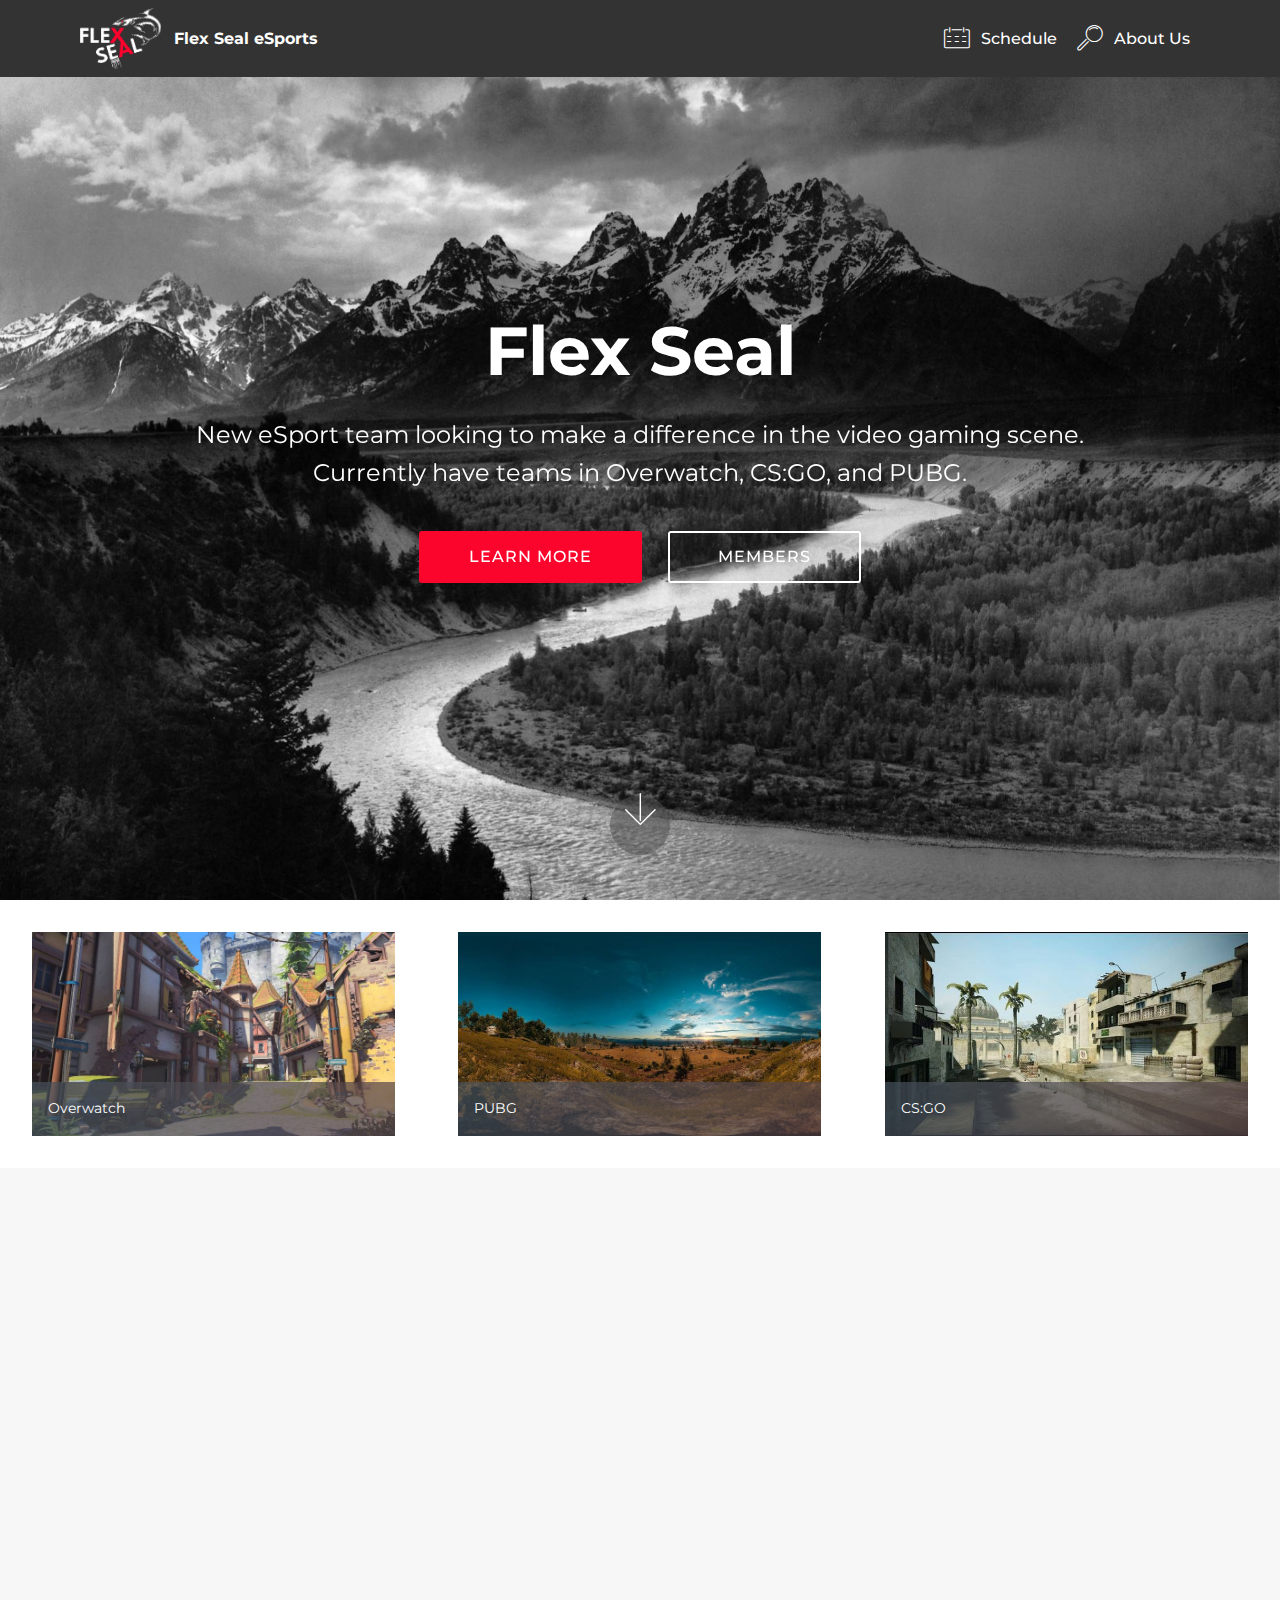
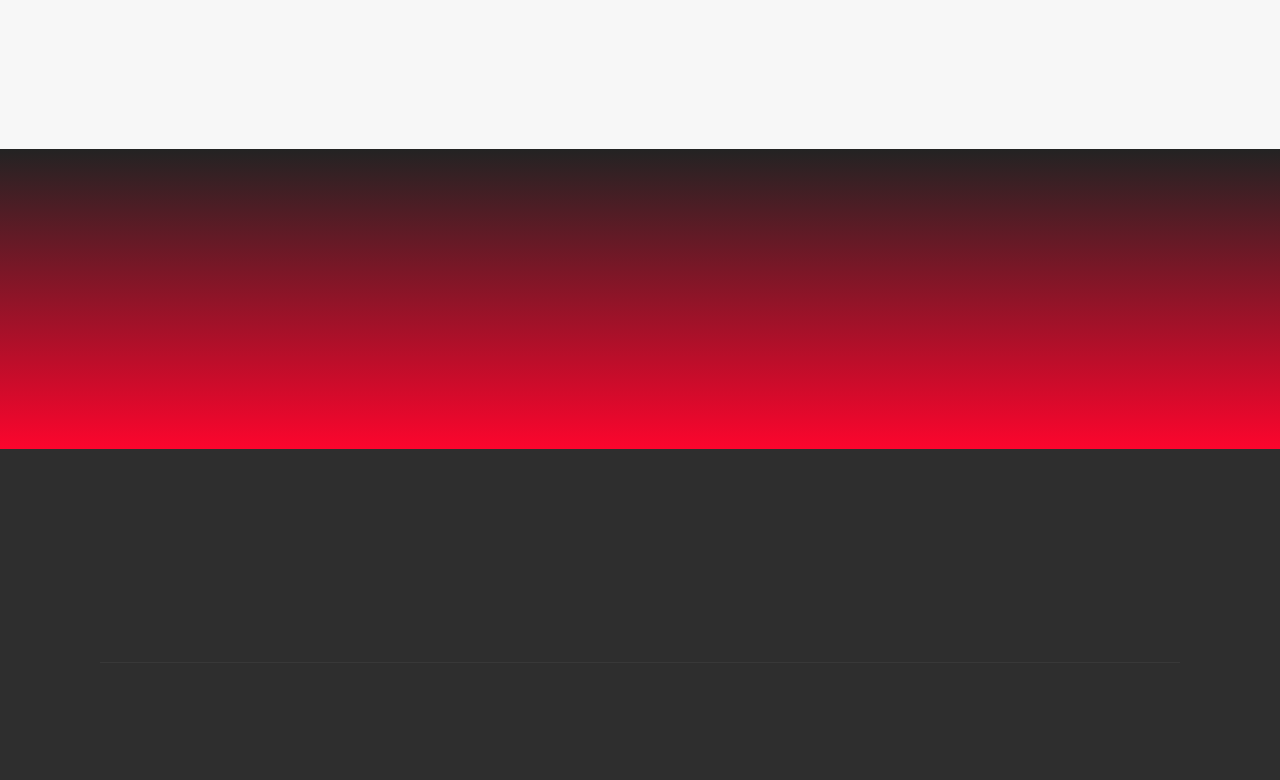
==== commit c0f64f59: "0.7.7" ====
--- a/index.html
+++ b/index.html
@@ -15,6 +15,7 @@
   <link rel="stylesheet" href="assets/bootstrap/css/bootstrap-grid.min.css">
   <link rel="stylesheet" href="assets/bootstrap/css/bootstrap-reboot.min.css">
   <link rel="stylesheet" href="assets/dropdown/css/style.css">
+  <link rel="stylesheet" href="assets/animatecss/animate.min.css">
   <link rel="stylesheet" href="assets/socicon/css/styles.css">
   <link rel="stylesheet" href="assets/theme/css/style.css">
   <link rel="stylesheet" href="assets/gallery/style.css">
@@ -50,7 +51,7 @@
         </div>
         <div class="collapse navbar-collapse" id="navbarSupportedContent">
             <ul class="navbar-nav nav-dropdown nav-right" data-app-modern-menu="true"><li class="nav-item">
-                    <a class="nav-link link text-white display-4" href="page6.html"><span class="mbri-calendar mbr-iconfont mbr-iconfont-btn"></span>Schedule</a>
+                    <a class="nav-link link text-white display-4" href="page7.html"><span class="mbri-calendar mbr-iconfont mbr-iconfont-btn"></span>Schedule</a>
                 </li>
                 <li class="nav-item">
                     <a class="nav-link link text-white display-4" href="page4.html">
@@ -63,7 +64,7 @@
     </nav>
 </section>
 
-<section class="engine"><a href="https://mobirise.ws/b">best free web site creator</a></section><section class="cid-qKfcckAeBX mbr-fullscreen mbr-parallax-background" id="header2-f">
+<section class="engine"><a href="https://mobirise.ws/f">easy website maker</a></section><section class="cid-qKfcckAeBX mbr-fullscreen mbr-parallax-background" id="header2-f">
 
     
 
@@ -235,17 +236,19 @@
   <script src="assets/smoothscroll/smooth-scroll.js"></script>
   <script src="assets/dropdown/js/script.min.js"></script>
   <script src="assets/touchswipe/jquery.touch-swipe.min.js"></script>
+  <script src="assets/parallax/jarallax.min.js"></script>
   <script src="assets/masonry/masonry.pkgd.min.js"></script>
   <script src="assets/imagesloaded/imagesloaded.pkgd.min.js"></script>
   <script src="assets/bootstrapcarouselswipe/bootstrap-carousel-swipe.js"></script>
   <script src="assets/sociallikes/social-likes.js"></script>
   <script src="assets/vimeoplayer/jquery.mb.vimeo_player.js"></script>
-  <script src="assets/parallax/jarallax.min.js"></script>
+  <script src="assets/viewportchecker/jquery.viewportchecker.js"></script>
   <script src="assets/theme/js/script.js"></script>
   <script src="assets/slidervideo/script.js"></script>
   <script src="assets/gallery/player.min.js"></script>
   <script src="assets/gallery/script.js"></script>
   
   
-</body>
+  <input name="animation" type="hidden">
+  </body>
 </html>--- a/assets/mobirise/css/mbr-additional.css
+++ b/assets/mobirise/css/mbr-additional.css
@@ -1,4 +1,4 @@
-@import url(https://fonts.googleapis.com/css?family=Rubik:300,300i,400,400i,500,500i,700,700i,900,900i);
+@import url(https://fonts.googleapis.com/css?family=Montserrat:100,100i,200,200i,300,300i,400,400i,500,500i,600,600i,700,700i,800,800i,900,900i);
 
 
 
@@ -20,35 +20,35 @@
   line-height: 1.6;
 }
 .display-1 {
-  font-family: 'Rubik', sans-serif;
+  font-family: 'Montserrat', sans-serif;
   font-size: 4.25rem;
 }
 .display-1 > .mbr-iconfont {
   font-size: 6.8rem;
 }
 .display-2 {
-  font-family: 'Rubik', sans-serif;
+  font-family: 'Montserrat', sans-serif;
   font-size: 3rem;
 }
 .display-2 > .mbr-iconfont {
   font-size: 4.8rem;
 }
 .display-4 {
-  font-family: 'Rubik', sans-serif;
+  font-family: 'Montserrat', sans-serif;
   font-size: 1rem;
 }
 .display-4 > .mbr-iconfont {
   font-size: 1.6rem;
 }
 .display-5 {
-  font-family: 'Rubik', sans-serif;
+  font-family: 'Montserrat', sans-serif;
   font-size: 1.5rem;
 }
 .display-5 > .mbr-iconfont {
   font-size: 2.4rem;
 }
 .display-7 {
-  font-family: 'Rubik', sans-serif;
+  font-family: 'Montserrat', sans-serif;
   font-size: 1rem;
 }
 .display-7 > .mbr-iconfont {
@@ -639,7 +639,7 @@
   background-color: #f5f5f5;
   box-shadow: none;
   color: #565656;
-  font-family: 'Rubik', sans-serif;
+  font-family: 'Montserrat', sans-serif;
   font-size: 1rem;
   line-height: 1.43;
   min-height: 3.5em;
@@ -1837,48 +1837,48 @@
     -webkit-justify-content: center;
   }
 }
-.cid-qKrsAj28Aa .navbar {
+.cid-qKAbDXD7Px .navbar {
   padding: .5rem 0;
   background: #333333;
   transition: none;
   min-height: 77px;
 }
-.cid-qKrsAj28Aa .navbar-dropdown.bg-color.transparent.opened {
+.cid-qKAbDXD7Px .navbar-dropdown.bg-color.transparent.opened {
   background: #333333;
 }
-.cid-qKrsAj28Aa a {
+.cid-qKAbDXD7Px a {
   font-style: normal;
 }
-.cid-qKrsAj28Aa .nav-item span {
+.cid-qKAbDXD7Px .nav-item span {
   padding-right: 0.4em;
   line-height: 0.5em;
   vertical-align: text-bottom;
   position: relative;
   text-decoration: none;
 }
-.cid-qKrsAj28Aa .nav-item a {
+.cid-qKAbDXD7Px .nav-item a {
   display: flex;
   align-items: center;
   justify-content: center;
   padding: 0.7rem 0 !important;
   margin: 0rem .65rem !important;
 }
-.cid-qKrsAj28Aa .nav-item:focus,
-.cid-qKrsAj28Aa .nav-link:focus {
+.cid-qKAbDXD7Px .nav-item:focus,
+.cid-qKAbDXD7Px .nav-link:focus {
   outline: none;
 }
-.cid-qKrsAj28Aa .btn {
+.cid-qKAbDXD7Px .btn {
   padding: 0.4rem 1.5rem;
   display: inline-flex;
   align-items: center;
 }
-.cid-qKrsAj28Aa .btn .mbr-iconfont {
+.cid-qKAbDXD7Px .btn .mbr-iconfont {
   font-size: 1.6rem;
 }
-.cid-qKrsAj28Aa .menu-logo {
+.cid-qKAbDXD7Px .menu-logo {
   margin-right: auto;
 }
-.cid-qKrsAj28Aa .menu-logo .navbar-brand {
+.cid-qKAbDXD7Px .menu-logo .navbar-brand {
   display: flex;
   margin-left: 5rem;
   padding: 0;
@@ -1886,7 +1886,7 @@
   min-height: 3.8rem;
   align-items: center;
 }
-.cid-qKrsAj28Aa .menu-logo .navbar-brand .navbar-caption-wrap {
+.cid-qKAbDXD7Px .menu-logo .navbar-brand .navbar-caption-wrap {
   display: -webkit-flex;
   -webkit-align-items: center;
   align-items: center;
@@ -1894,40 +1894,40 @@
   min-width: 7rem;
   margin: .3rem 0;
 }
-.cid-qKrsAj28Aa .menu-logo .navbar-brand .navbar-caption-wrap .navbar-caption {
+.cid-qKAbDXD7Px .menu-logo .navbar-brand .navbar-caption-wrap .navbar-caption {
   line-height: 1.2rem !important;
   padding-right: 2rem;
 }
-.cid-qKrsAj28Aa .menu-logo .navbar-brand .navbar-logo {
+.cid-qKAbDXD7Px .menu-logo .navbar-brand .navbar-logo {
   font-size: 4rem;
   transition: font-size 0.25s;
 }
-.cid-qKrsAj28Aa .menu-logo .navbar-brand .navbar-logo img {
+.cid-qKAbDXD7Px .menu-logo .navbar-brand .navbar-logo img {
   display: flex;
 }
-.cid-qKrsAj28Aa .menu-logo .navbar-brand .navbar-logo .mbr-iconfont {
+.cid-qKAbDXD7Px .menu-logo .navbar-brand .navbar-logo .mbr-iconfont {
   transition: font-size 0.25s;
 }
-.cid-qKrsAj28Aa .navbar-toggleable-sm .navbar-collapse {
+.cid-qKAbDXD7Px .navbar-toggleable-sm .navbar-collapse {
   justify-content: flex-end;
   -webkit-justify-content: flex-end;
   padding-right: 5rem;
   width: auto;
 }
-.cid-qKrsAj28Aa .navbar-toggleable-sm .navbar-collapse .navbar-nav {
+.cid-qKAbDXD7Px .navbar-toggleable-sm .navbar-collapse .navbar-nav {
   flex-wrap: wrap;
   -webkit-flex-wrap: wrap;
   padding-left: 0;
 }
-.cid-qKrsAj28Aa .navbar-toggleable-sm .navbar-collapse .navbar-nav .nav-item {
+.cid-qKAbDXD7Px .navbar-toggleable-sm .navbar-collapse .navbar-nav .nav-item {
   -webkit-align-self: center;
   align-self: center;
 }
-.cid-qKrsAj28Aa .navbar-toggleable-sm .navbar-collapse .navbar-buttons {
+.cid-qKAbDXD7Px .navbar-toggleable-sm .navbar-collapse .navbar-buttons {
   padding-left: 0;
   padding-bottom: 0;
 }
-.cid-qKrsAj28Aa .dropdown .dropdown-menu {
+.cid-qKAbDXD7Px .dropdown .dropdown-menu {
   background: #333333;
   display: none;
   position: absolute;
@@ -1936,20 +1936,20 @@
   padding-bottom: 1.4rem;
   text-align: left;
 }
-.cid-qKrsAj28Aa .dropdown .dropdown-menu .dropdown-item {
+.cid-qKAbDXD7Px .dropdown .dropdown-menu .dropdown-item {
   width: auto;
   padding: 0.235em 1.5385em 0.235em 1.5385em !important;
 }
-.cid-qKrsAj28Aa .dropdown .dropdown-menu .dropdown-item::after {
+.cid-qKAbDXD7Px .dropdown .dropdown-menu .dropdown-item::after {
   right: 0.5rem;
 }
-.cid-qKrsAj28Aa .dropdown .dropdown-menu .dropdown-submenu {
+.cid-qKAbDXD7Px .dropdown .dropdown-menu .dropdown-submenu {
   margin: 0;
 }
-.cid-qKrsAj28Aa .dropdown.open > .dropdown-menu {
+.cid-qKAbDXD7Px .dropdown.open > .dropdown-menu {
   display: block;
 }
-.cid-qKrsAj28Aa .navbar-toggleable-sm.opened:after {
+.cid-qKAbDXD7Px .navbar-toggleable-sm.opened:after {
   position: absolute;
   width: 100vw;
   height: 100vh;
@@ -1961,28 +1961,28 @@
   -webkit-transform: translateY(100%);
   z-index: 1000;
 }
-.cid-qKrsAj28Aa .navbar.navbar-short {
+.cid-qKAbDXD7Px .navbar.navbar-short {
   min-height: 60px;
   transition: all .2s;
 }
-.cid-qKrsAj28Aa .navbar.navbar-short .navbar-toggler-right {
+.cid-qKAbDXD7Px .navbar.navbar-short .navbar-toggler-right {
   top: 20px;
 }
-.cid-qKrsAj28Aa .navbar.navbar-short .navbar-logo a {
+.cid-qKAbDXD7Px .navbar.navbar-short .navbar-logo a {
   font-size: 2.5rem !important;
   line-height: 2.5rem;
   transition: font-size 0.25s;
 }
-.cid-qKrsAj28Aa .navbar.navbar-short .navbar-logo a .mbr-iconfont {
+.cid-qKAbDXD7Px .navbar.navbar-short .navbar-logo a .mbr-iconfont {
   font-size: 2.5rem !important;
 }
-.cid-qKrsAj28Aa .navbar.navbar-short .navbar-logo a img {
+.cid-qKAbDXD7Px .navbar.navbar-short .navbar-logo a img {
   height: 3rem !important;
 }
-.cid-qKrsAj28Aa .navbar.navbar-short .navbar-brand {
+.cid-qKAbDXD7Px .navbar.navbar-short .navbar-brand {
   min-height: 3rem;
 }
-.cid-qKrsAj28Aa button.navbar-toggler {
+.cid-qKAbDXD7Px button.navbar-toggler {
   width: 31px;
   height: 18px;
   cursor: pointer;
@@ -1990,10 +1990,10 @@
   top: 1.5rem;
   right: 1rem;
 }
-.cid-qKrsAj28Aa button.navbar-toggler:focus {
+.cid-qKAbDXD7Px button.navbar-toggler:focus {
   outline: none;
 }
-.cid-qKrsAj28Aa button.navbar-toggler .hamburger span {
+.cid-qKAbDXD7Px button.navbar-toggler .hamburger span {
   position: absolute;
   right: 0;
   width: 30px;
@@ -2001,92 +2001,92 @@
   border-right: 5px;
   background-color: #ffffff;
 }
-.cid-qKrsAj28Aa button.navbar-toggler .hamburger span:nth-child(1) {
+.cid-qKAbDXD7Px button.navbar-toggler .hamburger span:nth-child(1) {
   top: 0;
   transition: all .2s;
 }
-.cid-qKrsAj28Aa button.navbar-toggler .hamburger span:nth-child(2) {
+.cid-qKAbDXD7Px button.navbar-toggler .hamburger span:nth-child(2) {
   top: 8px;
   transition: all .15s;
 }
-.cid-qKrsAj28Aa button.navbar-toggler .hamburger span:nth-child(3) {
+.cid-qKAbDXD7Px button.navbar-toggler .hamburger span:nth-child(3) {
   top: 8px;
   transition: all .15s;
 }
-.cid-qKrsAj28Aa button.navbar-toggler .hamburger span:nth-child(4) {
+.cid-qKAbDXD7Px button.navbar-toggler .hamburger span:nth-child(4) {
   top: 16px;
   transition: all .2s;
 }
-.cid-qKrsAj28Aa nav.opened .hamburger span:nth-child(1) {
+.cid-qKAbDXD7Px nav.opened .hamburger span:nth-child(1) {
   top: 8px;
   width: 0;
   opacity: 0;
   right: 50%;
   transition: all .2s;
 }
-.cid-qKrsAj28Aa nav.opened .hamburger span:nth-child(2) {
+.cid-qKAbDXD7Px nav.opened .hamburger span:nth-child(2) {
   -webkit-transform: rotate(45deg);
   transform: rotate(45deg);
   transition: all .25s;
 }
-.cid-qKrsAj28Aa nav.opened .hamburger span:nth-child(3) {
+.cid-qKAbDXD7Px nav.opened .hamburger span:nth-child(3) {
   -webkit-transform: rotate(-45deg);
   transform: rotate(-45deg);
   transition: all .25s;
 }
-.cid-qKrsAj28Aa nav.opened .hamburger span:nth-child(4) {
+.cid-qKAbDXD7Px nav.opened .hamburger span:nth-child(4) {
   top: 8px;
   width: 0;
   opacity: 0;
   right: 50%;
   transition: all .2s;
 }
-.cid-qKrsAj28Aa .collapsed.navbar-expand {
+.cid-qKAbDXD7Px .collapsed.navbar-expand {
   flex-direction: column;
 }
-.cid-qKrsAj28Aa .collapsed .btn {
+.cid-qKAbDXD7Px .collapsed .btn {
   display: flex;
 }
-.cid-qKrsAj28Aa .collapsed .navbar-collapse {
+.cid-qKAbDXD7Px .collapsed .navbar-collapse {
   display: none !important;
   padding-right: 0 !important;
 }
-.cid-qKrsAj28Aa .collapsed .navbar-collapse.collapsing,
-.cid-qKrsAj28Aa .collapsed .navbar-collapse.show {
+.cid-qKAbDXD7Px .collapsed .navbar-collapse.collapsing,
+.cid-qKAbDXD7Px .collapsed .navbar-collapse.show {
   display: block !important;
 }
-.cid-qKrsAj28Aa .collapsed .navbar-collapse.collapsing .navbar-nav,
-.cid-qKrsAj28Aa .collapsed .navbar-collapse.show .navbar-nav {
+.cid-qKAbDXD7Px .collapsed .navbar-collapse.collapsing .navbar-nav,
+.cid-qKAbDXD7Px .collapsed .navbar-collapse.show .navbar-nav {
   display: block;
   text-align: center;
 }
-.cid-qKrsAj28Aa .collapsed .navbar-collapse.collapsing .navbar-nav .nav-item,
-.cid-qKrsAj28Aa .collapsed .navbar-collapse.show .navbar-nav .nav-item {
+.cid-qKAbDXD7Px .collapsed .navbar-collapse.collapsing .navbar-nav .nav-item,
+.cid-qKAbDXD7Px .collapsed .navbar-collapse.show .navbar-nav .nav-item {
   clear: both;
 }
-.cid-qKrsAj28Aa .collapsed .navbar-collapse.collapsing .navbar-nav .nav-item:last-child,
-.cid-qKrsAj28Aa .collapsed .navbar-collapse.show .navbar-nav .nav-item:last-child {
+.cid-qKAbDXD7Px .collapsed .navbar-collapse.collapsing .navbar-nav .nav-item:last-child,
+.cid-qKAbDXD7Px .collapsed .navbar-collapse.show .navbar-nav .nav-item:last-child {
   margin-bottom: 1rem;
 }
-.cid-qKrsAj28Aa .collapsed .navbar-collapse.collapsing .navbar-buttons,
-.cid-qKrsAj28Aa .collapsed .navbar-collapse.show .navbar-buttons {
+.cid-qKAbDXD7Px .collapsed .navbar-collapse.collapsing .navbar-buttons,
+.cid-qKAbDXD7Px .collapsed .navbar-collapse.show .navbar-buttons {
   text-align: center;
 }
-.cid-qKrsAj28Aa .collapsed .navbar-collapse.collapsing .navbar-buttons:last-child,
-.cid-qKrsAj28Aa .collapsed .navbar-collapse.show .navbar-buttons:last-child {
+.cid-qKAbDXD7Px .collapsed .navbar-collapse.collapsing .navbar-buttons:last-child,
+.cid-qKAbDXD7Px .collapsed .navbar-collapse.show .navbar-buttons:last-child {
   margin-bottom: 1rem;
 }
-.cid-qKrsAj28Aa .collapsed button.navbar-toggler {
+.cid-qKAbDXD7Px .collapsed button.navbar-toggler {
   display: block;
 }
-.cid-qKrsAj28Aa .collapsed .navbar-brand {
+.cid-qKAbDXD7Px .collapsed .navbar-brand {
   margin-left: 1rem !important;
 }
-.cid-qKrsAj28Aa .collapsed .navbar-toggleable-sm {
+.cid-qKAbDXD7Px .collapsed .navbar-toggleable-sm {
   flex-direction: column;
   -webkit-flex-direction: column;
 }
-.cid-qKrsAj28Aa .collapsed .dropdown .dropdown-menu {
+.cid-qKAbDXD7Px .collapsed .dropdown .dropdown-menu {
   width: 100%;
   text-align: center;
   position: relative;
@@ -2098,19 +2098,19 @@
   transition-duration: .5s;
   transition-property: opacity,padding,height;
 }
-.cid-qKrsAj28Aa .collapsed .dropdown.open > .dropdown-menu {
+.cid-qKAbDXD7Px .collapsed .dropdown.open > .dropdown-menu {
   position: relative;
   opacity: 1;
   height: auto;
   padding: 1.4rem 0;
   visibility: visible;
 }
-.cid-qKrsAj28Aa .collapsed .dropdown .dropdown-submenu {
+.cid-qKAbDXD7Px .collapsed .dropdown .dropdown-submenu {
   left: 0;
   text-align: center;
   width: 100%;
 }
-.cid-qKrsAj28Aa .collapsed .dropdown .dropdown-toggle[data-toggle="dropdown-submenu"]::after {
+.cid-qKAbDXD7Px .collapsed .dropdown .dropdown-toggle[data-toggle="dropdown-submenu"]::after {
   margin-top: 0;
   position: inherit;
   right: 0;
@@ -2126,55 +2126,55 @@
   border-left: .30em solid transparent;
 }
 @media (max-width: 991px) {
-  .cid-qKrsAj28Aa .navbar-expand {
+  .cid-qKAbDXD7Px .navbar-expand {
     flex-direction: column;
   }
-  .cid-qKrsAj28Aa img {
+  .cid-qKAbDXD7Px img {
     height: 3.8rem !important;
   }
-  .cid-qKrsAj28Aa .btn {
+  .cid-qKAbDXD7Px .btn {
     display: flex;
   }
-  .cid-qKrsAj28Aa button.navbar-toggler {
+  .cid-qKAbDXD7Px button.navbar-toggler {
     display: block;
   }
-  .cid-qKrsAj28Aa .navbar-brand {
+  .cid-qKAbDXD7Px .navbar-brand {
     margin-left: 1rem !important;
   }
-  .cid-qKrsAj28Aa .navbar-toggleable-sm {
+  .cid-qKAbDXD7Px .navbar-toggleable-sm {
     flex-direction: column;
     -webkit-flex-direction: column;
   }
-  .cid-qKrsAj28Aa .navbar-collapse {
+  .cid-qKAbDXD7Px .navbar-collapse {
     display: none !important;
     padding-right: 0 !important;
   }
-  .cid-qKrsAj28Aa .navbar-collapse.collapsing,
-  .cid-qKrsAj28Aa .navbar-collapse.show {
+  .cid-qKAbDXD7Px .navbar-collapse.collapsing,
+  .cid-qKAbDXD7Px .navbar-collapse.show {
     display: block !important;
   }
-  .cid-qKrsAj28Aa .navbar-collapse.collapsing .navbar-nav,
-  .cid-qKrsAj28Aa .navbar-collapse.show .navbar-nav {
+  .cid-qKAbDXD7Px .navbar-collapse.collapsing .navbar-nav,
+  .cid-qKAbDXD7Px .navbar-collapse.show .navbar-nav {
     display: block;
     text-align: center;
   }
-  .cid-qKrsAj28Aa .navbar-collapse.collapsing .navbar-nav .nav-item,
-  .cid-qKrsAj28Aa .navbar-collapse.show .navbar-nav .nav-item {
+  .cid-qKAbDXD7Px .navbar-collapse.collapsing .navbar-nav .nav-item,
+  .cid-qKAbDXD7Px .navbar-collapse.show .navbar-nav .nav-item {
     clear: both;
   }
-  .cid-qKrsAj28Aa .navbar-collapse.collapsing .navbar-nav .nav-item:last-child,
-  .cid-qKrsAj28Aa .navbar-collapse.show .navbar-nav .nav-item:last-child {
+  .cid-qKAbDXD7Px .navbar-collapse.collapsing .navbar-nav .nav-item:last-child,
+  .cid-qKAbDXD7Px .navbar-collapse.show .navbar-nav .nav-item:last-child {
     margin-bottom: 1rem;
   }
-  .cid-qKrsAj28Aa .navbar-collapse.collapsing .navbar-buttons,
-  .cid-qKrsAj28Aa .navbar-collapse.show .navbar-buttons {
+  .cid-qKAbDXD7Px .navbar-collapse.collapsing .navbar-buttons,
+  .cid-qKAbDXD7Px .navbar-collapse.show .navbar-buttons {
     text-align: center;
   }
-  .cid-qKrsAj28Aa .navbar-collapse.collapsing .navbar-buttons:last-child,
-  .cid-qKrsAj28Aa .navbar-collapse.show .navbar-buttons:last-child {
+  .cid-qKAbDXD7Px .navbar-collapse.collapsing .navbar-buttons:last-child,
+  .cid-qKAbDXD7Px .navbar-collapse.show .navbar-buttons:last-child {
     margin-bottom: 1rem;
   }
-  .cid-qKrsAj28Aa .dropdown .dropdown-menu {
+  .cid-qKAbDXD7Px .dropdown .dropdown-menu {
     width: 100%;
     text-align: center;
     position: relative;
@@ -2186,19 +2186,19 @@
     transition-duration: .5s;
     transition-property: opacity,padding,height;
   }
-  .cid-qKrsAj28Aa .dropdown.open > .dropdown-menu {
+  .cid-qKAbDXD7Px .dropdown.open > .dropdown-menu {
     position: relative;
     opacity: 1;
     height: auto;
     padding: 1.4rem 0;
     visibility: visible;
   }
-  .cid-qKrsAj28Aa .dropdown .dropdown-submenu {
+  .cid-qKAbDXD7Px .dropdown .dropdown-submenu {
     left: 0;
     text-align: center;
     width: 100%;
   }
-  .cid-qKrsAj28Aa .dropdown .dropdown-toggle[data-toggle="dropdown-submenu"]::after {
+  .cid-qKAbDXD7Px .dropdown .dropdown-toggle[data-toggle="dropdown-submenu"]::after {
     margin-top: 0;
     position: inherit;
     right: 0;
@@ -2215,15 +2215,15 @@
   }
 }
 @media (min-width: 767px) {
-  .cid-qKrsAj28Aa .menu-logo {
+  .cid-qKAbDXD7Px .menu-logo {
     flex-shrink: 0;
   }
 }
-.cid-qKrsAj28Aa .navbar-collapse {
+.cid-qKAbDXD7Px .navbar-collapse {
   flex-basis: auto;
 }
-.cid-qKrsAj28Aa .nav-link:hover,
-.cid-qKrsAj28Aa .dropdown-item:hover {
+.cid-qKAbDXD7Px .nav-link:hover,
+.cid-qKAbDXD7Px .dropdown-item:hover {
   color: #c1c1c1 !important;
 }
 .cid-qKfmSEvyE3 {
@@ -2352,48 +2352,48 @@
     -webkit-justify-content: center;
   }
 }
-.cid-qKrsDh2DxY .navbar {
+.cid-qKAbGd03SM .navbar {
   padding: .5rem 0;
   background: #333333;
   transition: none;
   min-height: 77px;
 }
-.cid-qKrsDh2DxY .navbar-dropdown.bg-color.transparent.opened {
+.cid-qKAbGd03SM .navbar-dropdown.bg-color.transparent.opened {
   background: #333333;
 }
-.cid-qKrsDh2DxY a {
+.cid-qKAbGd03SM a {
   font-style: normal;
 }
-.cid-qKrsDh2DxY .nav-item span {
+.cid-qKAbGd03SM .nav-item span {
   padding-right: 0.4em;
   line-height: 0.5em;
   vertical-align: text-bottom;
   position: relative;
   text-decoration: none;
 }
-.cid-qKrsDh2DxY .nav-item a {
+.cid-qKAbGd03SM .nav-item a {
   display: flex;
   align-items: center;
   justify-content: center;
   padding: 0.7rem 0 !important;
   margin: 0rem .65rem !important;
 }
-.cid-qKrsDh2DxY .nav-item:focus,
-.cid-qKrsDh2DxY .nav-link:focus {
+.cid-qKAbGd03SM .nav-item:focus,
+.cid-qKAbGd03SM .nav-link:focus {
   outline: none;
 }
-.cid-qKrsDh2DxY .btn {
+.cid-qKAbGd03SM .btn {
   padding: 0.4rem 1.5rem;
   display: inline-flex;
   align-items: center;
 }
-.cid-qKrsDh2DxY .btn .mbr-iconfont {
+.cid-qKAbGd03SM .btn .mbr-iconfont {
   font-size: 1.6rem;
 }
-.cid-qKrsDh2DxY .menu-logo {
+.cid-qKAbGd03SM .menu-logo {
   margin-right: auto;
 }
-.cid-qKrsDh2DxY .menu-logo .navbar-brand {
+.cid-qKAbGd03SM .menu-logo .navbar-brand {
   display: flex;
   margin-left: 5rem;
   padding: 0;
@@ -2401,7 +2401,7 @@
   min-height: 3.8rem;
   align-items: center;
 }
-.cid-qKrsDh2DxY .menu-logo .navbar-brand .navbar-caption-wrap {
+.cid-qKAbGd03SM .menu-logo .navbar-brand .navbar-caption-wrap {
   display: -webkit-flex;
   -webkit-align-items: center;
   align-items: center;
@@ -2409,40 +2409,40 @@
   min-width: 7rem;
   margin: .3rem 0;
 }
-.cid-qKrsDh2DxY .menu-logo .navbar-brand .navbar-caption-wrap .navbar-caption {
+.cid-qKAbGd03SM .menu-logo .navbar-brand .navbar-caption-wrap .navbar-caption {
   line-height: 1.2rem !important;
   padding-right: 2rem;
 }
-.cid-qKrsDh2DxY .menu-logo .navbar-brand .navbar-logo {
+.cid-qKAbGd03SM .menu-logo .navbar-brand .navbar-logo {
   font-size: 4rem;
   transition: font-size 0.25s;
 }
-.cid-qKrsDh2DxY .menu-logo .navbar-brand .navbar-logo img {
+.cid-qKAbGd03SM .menu-logo .navbar-brand .navbar-logo img {
   display: flex;
 }
-.cid-qKrsDh2DxY .menu-logo .navbar-brand .navbar-logo .mbr-iconfont {
+.cid-qKAbGd03SM .menu-logo .navbar-brand .navbar-logo .mbr-iconfont {
   transition: font-size 0.25s;
 }
-.cid-qKrsDh2DxY .navbar-toggleable-sm .navbar-collapse {
+.cid-qKAbGd03SM .navbar-toggleable-sm .navbar-collapse {
   justify-content: flex-end;
   -webkit-justify-content: flex-end;
   padding-right: 5rem;
   width: auto;
 }
-.cid-qKrsDh2DxY .navbar-toggleable-sm .navbar-collapse .navbar-nav {
+.cid-qKAbGd03SM .navbar-toggleable-sm .navbar-collapse .navbar-nav {
   flex-wrap: wrap;
   -webkit-flex-wrap: wrap;
   padding-left: 0;
 }
-.cid-qKrsDh2DxY .navbar-toggleable-sm .navbar-collapse .navbar-nav .nav-item {
+.cid-qKAbGd03SM .navbar-toggleable-sm .navbar-collapse .navbar-nav .nav-item {
   -webkit-align-self: center;
   align-self: center;
 }
-.cid-qKrsDh2DxY .navbar-toggleable-sm .navbar-collapse .navbar-buttons {
+.cid-qKAbGd03SM .navbar-toggleable-sm .navbar-collapse .navbar-buttons {
   padding-left: 0;
   padding-bottom: 0;
 }
-.cid-qKrsDh2DxY .dropdown .dropdown-menu {
+.cid-qKAbGd03SM .dropdown .dropdown-menu {
   background: #333333;
   display: none;
   position: absolute;
@@ -2451,20 +2451,20 @@
   padding-bottom: 1.4rem;
   text-align: left;
 }
-.cid-qKrsDh2DxY .dropdown .dropdown-menu .dropdown-item {
+.cid-qKAbGd03SM .dropdown .dropdown-menu .dropdown-item {
   width: auto;
   padding: 0.235em 1.5385em 0.235em 1.5385em !important;
 }
-.cid-qKrsDh2DxY .dropdown .dropdown-menu .dropdown-item::after {
+.cid-qKAbGd03SM .dropdown .dropdown-menu .dropdown-item::after {
   right: 0.5rem;
 }
-.cid-qKrsDh2DxY .dropdown .dropdown-menu .dropdown-submenu {
+.cid-qKAbGd03SM .dropdown .dropdown-menu .dropdown-submenu {
   margin: 0;
 }
-.cid-qKrsDh2DxY .dropdown.open > .dropdown-menu {
+.cid-qKAbGd03SM .dropdown.open > .dropdown-menu {
   display: block;
 }
-.cid-qKrsDh2DxY .navbar-toggleable-sm.opened:after {
+.cid-qKAbGd03SM .navbar-toggleable-sm.opened:after {
   position: absolute;
   width: 100vw;
   height: 100vh;
@@ -2476,28 +2476,28 @@
   -webkit-transform: translateY(100%);
   z-index: 1000;
 }
-.cid-qKrsDh2DxY .navbar.navbar-short {
+.cid-qKAbGd03SM .navbar.navbar-short {
   min-height: 60px;
   transition: all .2s;
 }
-.cid-qKrsDh2DxY .navbar.navbar-short .navbar-toggler-right {
+.cid-qKAbGd03SM .navbar.navbar-short .navbar-toggler-right {
   top: 20px;
 }
-.cid-qKrsDh2DxY .navbar.navbar-short .navbar-logo a {
+.cid-qKAbGd03SM .navbar.navbar-short .navbar-logo a {
   font-size: 2.5rem !important;
   line-height: 2.5rem;
   transition: font-size 0.25s;
 }
-.cid-qKrsDh2DxY .navbar.navbar-short .navbar-logo a .mbr-iconfont {
+.cid-qKAbGd03SM .navbar.navbar-short .navbar-logo a .mbr-iconfont {
   font-size: 2.5rem !important;
 }
-.cid-qKrsDh2DxY .navbar.navbar-short .navbar-logo a img {
+.cid-qKAbGd03SM .navbar.navbar-short .navbar-logo a img {
   height: 3rem !important;
 }
-.cid-qKrsDh2DxY .navbar.navbar-short .navbar-brand {
+.cid-qKAbGd03SM .navbar.navbar-short .navbar-brand {
   min-height: 3rem;
 }
-.cid-qKrsDh2DxY button.navbar-toggler {
+.cid-qKAbGd03SM button.navbar-toggler {
   width: 31px;
   height: 18px;
   cursor: pointer;
@@ -2505,10 +2505,10 @@
   top: 1.5rem;
   right: 1rem;
 }
-.cid-qKrsDh2DxY button.navbar-toggler:focus {
+.cid-qKAbGd03SM button.navbar-toggler:focus {
   outline: none;
 }
-.cid-qKrsDh2DxY button.navbar-toggler .hamburger span {
+.cid-qKAbGd03SM button.navbar-toggler .hamburger span {
   position: absolute;
   right: 0;
   width: 30px;
@@ -2516,92 +2516,92 @@
   border-right: 5px;
   background-color: #ffffff;
 }
-.cid-qKrsDh2DxY button.navbar-toggler .hamburger span:nth-child(1) {
+.cid-qKAbGd03SM button.navbar-toggler .hamburger span:nth-child(1) {
   top: 0;
   transition: all .2s;
 }
-.cid-qKrsDh2DxY button.navbar-toggler .hamburger span:nth-child(2) {
+.cid-qKAbGd03SM button.navbar-toggler .hamburger span:nth-child(2) {
   top: 8px;
   transition: all .15s;
 }
-.cid-qKrsDh2DxY button.navbar-toggler .hamburger span:nth-child(3) {
+.cid-qKAbGd03SM button.navbar-toggler .hamburger span:nth-child(3) {
   top: 8px;
   transition: all .15s;
 }
-.cid-qKrsDh2DxY button.navbar-toggler .hamburger span:nth-child(4) {
+.cid-qKAbGd03SM button.navbar-toggler .hamburger span:nth-child(4) {
   top: 16px;
   transition: all .2s;
 }
-.cid-qKrsDh2DxY nav.opened .hamburger span:nth-child(1) {
+.cid-qKAbGd03SM nav.opened .hamburger span:nth-child(1) {
   top: 8px;
   width: 0;
   opacity: 0;
   right: 50%;
   transition: all .2s;
 }
-.cid-qKrsDh2DxY nav.opened .hamburger span:nth-child(2) {
+.cid-qKAbGd03SM nav.opened .hamburger span:nth-child(2) {
   -webkit-transform: rotate(45deg);
   transform: rotate(45deg);
   transition: all .25s;
 }
-.cid-qKrsDh2DxY nav.opened .hamburger span:nth-child(3) {
+.cid-qKAbGd03SM nav.opened .hamburger span:nth-child(3) {
   -webkit-transform: rotate(-45deg);
   transform: rotate(-45deg);
   transition: all .25s;
 }
-.cid-qKrsDh2DxY nav.opened .hamburger span:nth-child(4) {
+.cid-qKAbGd03SM nav.opened .hamburger span:nth-child(4) {
   top: 8px;
   width: 0;
   opacity: 0;
   right: 50%;
   transition: all .2s;
 }
-.cid-qKrsDh2DxY .collapsed.navbar-expand {
+.cid-qKAbGd03SM .collapsed.navbar-expand {
   flex-direction: column;
 }
-.cid-qKrsDh2DxY .collapsed .btn {
+.cid-qKAbGd03SM .collapsed .btn {
   display: flex;
 }
-.cid-qKrsDh2DxY .collapsed .navbar-collapse {
+.cid-qKAbGd03SM .collapsed .navbar-collapse {
   display: none !important;
   padding-right: 0 !important;
 }
-.cid-qKrsDh2DxY .collapsed .navbar-collapse.collapsing,
-.cid-qKrsDh2DxY .collapsed .navbar-collapse.show {
+.cid-qKAbGd03SM .collapsed .navbar-collapse.collapsing,
+.cid-qKAbGd03SM .collapsed .navbar-collapse.show {
   display: block !important;
 }
-.cid-qKrsDh2DxY .collapsed .navbar-collapse.collapsing .navbar-nav,
-.cid-qKrsDh2DxY .collapsed .navbar-collapse.show .navbar-nav {
+.cid-qKAbGd03SM .collapsed .navbar-collapse.collapsing .navbar-nav,
+.cid-qKAbGd03SM .collapsed .navbar-collapse.show .navbar-nav {
   display: block;
   text-align: center;
 }
-.cid-qKrsDh2DxY .collapsed .navbar-collapse.collapsing .navbar-nav .nav-item,
-.cid-qKrsDh2DxY .collapsed .navbar-collapse.show .navbar-nav .nav-item {
+.cid-qKAbGd03SM .collapsed .navbar-collapse.collapsing .navbar-nav .nav-item,
+.cid-qKAbGd03SM .collapsed .navbar-collapse.show .navbar-nav .nav-item {
   clear: both;
 }
-.cid-qKrsDh2DxY .collapsed .navbar-collapse.collapsing .navbar-nav .nav-item:last-child,
-.cid-qKrsDh2DxY .collapsed .navbar-collapse.show .navbar-nav .nav-item:last-child {
+.cid-qKAbGd03SM .collapsed .navbar-collapse.collapsing .navbar-nav .nav-item:last-child,
+.cid-qKAbGd03SM .collapsed .navbar-collapse.show .navbar-nav .nav-item:last-child {
   margin-bottom: 1rem;
 }
-.cid-qKrsDh2DxY .collapsed .navbar-collapse.collapsing .navbar-buttons,
-.cid-qKrsDh2DxY .collapsed .navbar-collapse.show .navbar-buttons {
+.cid-qKAbGd03SM .collapsed .navbar-collapse.collapsing .navbar-buttons,
+.cid-qKAbGd03SM .collapsed .navbar-collapse.show .navbar-buttons {
   text-align: center;
 }
-.cid-qKrsDh2DxY .collapsed .navbar-collapse.collapsing .navbar-buttons:last-child,
-.cid-qKrsDh2DxY .collapsed .navbar-collapse.show .navbar-buttons:last-child {
+.cid-qKAbGd03SM .collapsed .navbar-collapse.collapsing .navbar-buttons:last-child,
+.cid-qKAbGd03SM .collapsed .navbar-collapse.show .navbar-buttons:last-child {
   margin-bottom: 1rem;
 }
-.cid-qKrsDh2DxY .collapsed button.navbar-toggler {
+.cid-qKAbGd03SM .collapsed button.navbar-toggler {
   display: block;
 }
-.cid-qKrsDh2DxY .collapsed .navbar-brand {
+.cid-qKAbGd03SM .collapsed .navbar-brand {
   margin-left: 1rem !important;
 }
-.cid-qKrsDh2DxY .collapsed .navbar-toggleable-sm {
+.cid-qKAbGd03SM .collapsed .navbar-toggleable-sm {
   flex-direction: column;
   -webkit-flex-direction: column;
 }
-.cid-qKrsDh2DxY .collapsed .dropdown .dropdown-menu {
+.cid-qKAbGd03SM .collapsed .dropdown .dropdown-menu {
   width: 100%;
   text-align: center;
   position: relative;
@@ -2613,19 +2613,19 @@
   transition-duration: .5s;
   transition-property: opacity,padding,height;
 }
-.cid-qKrsDh2DxY .collapsed .dropdown.open > .dropdown-menu {
+.cid-qKAbGd03SM .collapsed .dropdown.open > .dropdown-menu {
   position: relative;
   opacity: 1;
   height: auto;
   padding: 1.4rem 0;
   visibility: visible;
 }
-.cid-qKrsDh2DxY .collapsed .dropdown .dropdown-submenu {
+.cid-qKAbGd03SM .collapsed .dropdown .dropdown-submenu {
   left: 0;
   text-align: center;
   width: 100%;
 }
-.cid-qKrsDh2DxY .collapsed .dropdown .dropdown-toggle[data-toggle="dropdown-submenu"]::after {
+.cid-qKAbGd03SM .collapsed .dropdown .dropdown-toggle[data-toggle="dropdown-submenu"]::after {
   margin-top: 0;
   position: inherit;
   right: 0;
@@ -2641,55 +2641,55 @@
   border-left: .30em solid transparent;
 }
 @media (max-width: 991px) {
-  .cid-qKrsDh2DxY .navbar-expand {
+  .cid-qKAbGd03SM .navbar-expand {
     flex-direction: column;
   }
-  .cid-qKrsDh2DxY img {
+  .cid-qKAbGd03SM img {
     height: 3.8rem !important;
   }
-  .cid-qKrsDh2DxY .btn {
+  .cid-qKAbGd03SM .btn {
     display: flex;
   }
-  .cid-qKrsDh2DxY button.navbar-toggler {
+  .cid-qKAbGd03SM button.navbar-toggler {
     display: block;
   }
-  .cid-qKrsDh2DxY .navbar-brand {
+  .cid-qKAbGd03SM .navbar-brand {
     margin-left: 1rem !important;
   }
-  .cid-qKrsDh2DxY .navbar-toggleable-sm {
+  .cid-qKAbGd03SM .navbar-toggleable-sm {
     flex-direction: column;
     -webkit-flex-direction: column;
   }
-  .cid-qKrsDh2DxY .navbar-collapse {
+  .cid-qKAbGd03SM .navbar-collapse {
     display: none !important;
     padding-right: 0 !important;
   }
-  .cid-qKrsDh2DxY .navbar-collapse.collapsing,
-  .cid-qKrsDh2DxY .navbar-collapse.show {
+  .cid-qKAbGd03SM .navbar-collapse.collapsing,
+  .cid-qKAbGd03SM .navbar-collapse.show {
     display: block !important;
   }
-  .cid-qKrsDh2DxY .navbar-collapse.collapsing .navbar-nav,
-  .cid-qKrsDh2DxY .navbar-collapse.show .navbar-nav {
+  .cid-qKAbGd03SM .navbar-collapse.collapsing .navbar-nav,
+  .cid-qKAbGd03SM .navbar-collapse.show .navbar-nav {
     display: block;
     text-align: center;
   }
-  .cid-qKrsDh2DxY .navbar-collapse.collapsing .navbar-nav .nav-item,
-  .cid-qKrsDh2DxY .navbar-collapse.show .navbar-nav .nav-item {
+  .cid-qKAbGd03SM .navbar-collapse.collapsing .navbar-nav .nav-item,
+  .cid-qKAbGd03SM .navbar-collapse.show .navbar-nav .nav-item {
     clear: both;
   }
-  .cid-qKrsDh2DxY .navbar-collapse.collapsing .navbar-nav .nav-item:last-child,
-  .cid-qKrsDh2DxY .navbar-collapse.show .navbar-nav .nav-item:last-child {
+  .cid-qKAbGd03SM .navbar-collapse.collapsing .navbar-nav .nav-item:last-child,
+  .cid-qKAbGd03SM .navbar-collapse.show .navbar-nav .nav-item:last-child {
     margin-bottom: 1rem;
   }
-  .cid-qKrsDh2DxY .navbar-collapse.collapsing .navbar-buttons,
-  .cid-qKrsDh2DxY .navbar-collapse.show .navbar-buttons {
+  .cid-qKAbGd03SM .navbar-collapse.collapsing .navbar-buttons,
+  .cid-qKAbGd03SM .navbar-collapse.show .navbar-buttons {
     text-align: center;
   }
-  .cid-qKrsDh2DxY .navbar-collapse.collapsing .navbar-buttons:last-child,
-  .cid-qKrsDh2DxY .navbar-collapse.show .navbar-buttons:last-child {
+  .cid-qKAbGd03SM .navbar-collapse.collapsing .navbar-buttons:last-child,
+  .cid-qKAbGd03SM .navbar-collapse.show .navbar-buttons:last-child {
     margin-bottom: 1rem;
   }
-  .cid-qKrsDh2DxY .dropdown .dropdown-menu {
+  .cid-qKAbGd03SM .dropdown .dropdown-menu {
     width: 100%;
     text-align: center;
     position: relative;
@@ -2701,19 +2701,19 @@
     transition-duration: .5s;
     transition-property: opacity,padding,height;
   }
-  .cid-qKrsDh2DxY .dropdown.open > .dropdown-menu {
+  .cid-qKAbGd03SM .dropdown.open > .dropdown-menu {
     position: relative;
     opacity: 1;
     height: auto;
     padding: 1.4rem 0;
     visibility: visible;
   }
-  .cid-qKrsDh2DxY .dropdown .dropdown-submenu {
+  .cid-qKAbGd03SM .dropdown .dropdown-submenu {
     left: 0;
     text-align: center;
     width: 100%;
   }
-  .cid-qKrsDh2DxY .dropdown .dropdown-toggle[data-toggle="dropdown-submenu"]::after {
+  .cid-qKAbGd03SM .dropdown .dropdown-toggle[data-toggle="dropdown-submenu"]::after {
     margin-top: 0;
     position: inherit;
     right: 0;
@@ -2730,15 +2730,15 @@
   }
 }
 @media (min-width: 767px) {
-  .cid-qKrsDh2DxY .menu-logo {
+  .cid-qKAbGd03SM .menu-logo {
     flex-shrink: 0;
   }
 }
-.cid-qKrsDh2DxY .navbar-collapse {
+.cid-qKAbGd03SM .navbar-collapse {
   flex-basis: auto;
 }
-.cid-qKrsDh2DxY .nav-link:hover,
-.cid-qKrsDh2DxY .dropdown-item:hover {
+.cid-qKAbGd03SM .nav-link:hover,
+.cid-qKAbGd03SM .dropdown-item:hover {
   color: #c1c1c1 !important;
 }
 .cid-qKkPNxU7Md {
@@ -2870,48 +2870,48 @@
     -webkit-justify-content: center;
   }
 }
-.cid-qKrsFZbRIz .navbar {
+.cid-qKAbBtS4ia .navbar {
   padding: .5rem 0;
   background: #333333;
   transition: none;
   min-height: 77px;
 }
-.cid-qKrsFZbRIz .navbar-dropdown.bg-color.transparent.opened {
+.cid-qKAbBtS4ia .navbar-dropdown.bg-color.transparent.opened {
   background: #333333;
 }
-.cid-qKrsFZbRIz a {
+.cid-qKAbBtS4ia a {
   font-style: normal;
 }
-.cid-qKrsFZbRIz .nav-item span {
+.cid-qKAbBtS4ia .nav-item span {
   padding-right: 0.4em;
   line-height: 0.5em;
   vertical-align: text-bottom;
   position: relative;
   text-decoration: none;
 }
-.cid-qKrsFZbRIz .nav-item a {
+.cid-qKAbBtS4ia .nav-item a {
   display: flex;
   align-items: center;
   justify-content: center;
   padding: 0.7rem 0 !important;
   margin: 0rem .65rem !important;
 }
-.cid-qKrsFZbRIz .nav-item:focus,
-.cid-qKrsFZbRIz .nav-link:focus {
+.cid-qKAbBtS4ia .nav-item:focus,
+.cid-qKAbBtS4ia .nav-link:focus {
   outline: none;
 }
-.cid-qKrsFZbRIz .btn {
+.cid-qKAbBtS4ia .btn {
   padding: 0.4rem 1.5rem;
   display: inline-flex;
   align-items: center;
 }
-.cid-qKrsFZbRIz .btn .mbr-iconfont {
+.cid-qKAbBtS4ia .btn .mbr-iconfont {
   font-size: 1.6rem;
 }
-.cid-qKrsFZbRIz .menu-logo {
+.cid-qKAbBtS4ia .menu-logo {
   margin-right: auto;
 }
-.cid-qKrsFZbRIz .menu-logo .navbar-brand {
+.cid-qKAbBtS4ia .menu-logo .navbar-brand {
   display: flex;
   margin-left: 5rem;
   padding: 0;
@@ -2919,7 +2919,7 @@
   min-height: 3.8rem;
   align-items: center;
 }
-.cid-qKrsFZbRIz .menu-logo .navbar-brand .navbar-caption-wrap {
+.cid-qKAbBtS4ia .menu-logo .navbar-brand .navbar-caption-wrap {
   display: -webkit-flex;
   -webkit-align-items: center;
   align-items: center;
@@ -2927,40 +2927,40 @@
   min-width: 7rem;
   margin: .3rem 0;
 }
-.cid-qKrsFZbRIz .menu-logo .navbar-brand .navbar-caption-wrap .navbar-caption {
+.cid-qKAbBtS4ia .menu-logo .navbar-brand .navbar-caption-wrap .navbar-caption {
   line-height: 1.2rem !important;
   padding-right: 2rem;
 }
-.cid-qKrsFZbRIz .menu-logo .navbar-brand .navbar-logo {
+.cid-qKAbBtS4ia .menu-logo .navbar-brand .navbar-logo {
   font-size: 4rem;
   transition: font-size 0.25s;
 }
-.cid-qKrsFZbRIz .menu-logo .navbar-brand .navbar-logo img {
+.cid-qKAbBtS4ia .menu-logo .navbar-brand .navbar-logo img {
   display: flex;
 }
-.cid-qKrsFZbRIz .menu-logo .navbar-brand .navbar-logo .mbr-iconfont {
+.cid-qKAbBtS4ia .menu-logo .navbar-brand .navbar-logo .mbr-iconfont {
   transition: font-size 0.25s;
 }
-.cid-qKrsFZbRIz .navbar-toggleable-sm .navbar-collapse {
+.cid-qKAbBtS4ia .navbar-toggleable-sm .navbar-collapse {
   justify-content: flex-end;
   -webkit-justify-content: flex-end;
   padding-right: 5rem;
   width: auto;
 }
-.cid-qKrsFZbRIz .navbar-toggleable-sm .navbar-collapse .navbar-nav {
+.cid-qKAbBtS4ia .navbar-toggleable-sm .navbar-collapse .navbar-nav {
   flex-wrap: wrap;
   -webkit-flex-wrap: wrap;
   padding-left: 0;
 }
-.cid-qKrsFZbRIz .navbar-toggleable-sm .navbar-collapse .navbar-nav .nav-item {
+.cid-qKAbBtS4ia .navbar-toggleable-sm .navbar-collapse .navbar-nav .nav-item {
   -webkit-align-self: center;
   align-self: center;
 }
-.cid-qKrsFZbRIz .navbar-toggleable-sm .navbar-collapse .navbar-buttons {
+.cid-qKAbBtS4ia .navbar-toggleable-sm .navbar-collapse .navbar-buttons {
   padding-left: 0;
   padding-bottom: 0;
 }
-.cid-qKrsFZbRIz .dropdown .dropdown-menu {
+.cid-qKAbBtS4ia .dropdown .dropdown-menu {
   background: #333333;
   display: none;
   position: absolute;
@@ -2969,20 +2969,20 @@
   padding-bottom: 1.4rem;
   text-align: left;
 }
-.cid-qKrsFZbRIz .dropdown .dropdown-menu .dropdown-item {
+.cid-qKAbBtS4ia .dropdown .dropdown-menu .dropdown-item {
   width: auto;
   padding: 0.235em 1.5385em 0.235em 1.5385em !important;
 }
-.cid-qKrsFZbRIz .dropdown .dropdown-menu .dropdown-item::after {
+.cid-qKAbBtS4ia .dropdown .dropdown-menu .dropdown-item::after {
   right: 0.5rem;
 }
-.cid-qKrsFZbRIz .dropdown .dropdown-menu .dropdown-submenu {
+.cid-qKAbBtS4ia .dropdown .dropdown-menu .dropdown-submenu {
   margin: 0;
 }
-.cid-qKrsFZbRIz .dropdown.open > .dropdown-menu {
+.cid-qKAbBtS4ia .dropdown.open > .dropdown-menu {
   display: block;
 }
-.cid-qKrsFZbRIz .navbar-toggleable-sm.opened:after {
+.cid-qKAbBtS4ia .navbar-toggleable-sm.opened:after {
   position: absolute;
   width: 100vw;
   height: 100vh;
@@ -2994,28 +2994,28 @@
   -webkit-transform: translateY(100%);
   z-index: 1000;
 }
-.cid-qKrsFZbRIz .navbar.navbar-short {
+.cid-qKAbBtS4ia .navbar.navbar-short {
   min-height: 60px;
   transition: all .2s;
 }
-.cid-qKrsFZbRIz .navbar.navbar-short .navbar-toggler-right {
+.cid-qKAbBtS4ia .navbar.navbar-short .navbar-toggler-right {
   top: 20px;
 }
-.cid-qKrsFZbRIz .navbar.navbar-short .navbar-logo a {
+.cid-qKAbBtS4ia .navbar.navbar-short .navbar-logo a {
   font-size: 2.5rem !important;
   line-height: 2.5rem;
   transition: font-size 0.25s;
 }
-.cid-qKrsFZbRIz .navbar.navbar-short .navbar-logo a .mbr-iconfont {
+.cid-qKAbBtS4ia .navbar.navbar-short .navbar-logo a .mbr-iconfont {
   font-size: 2.5rem !important;
 }
-.cid-qKrsFZbRIz .navbar.navbar-short .navbar-logo a img {
+.cid-qKAbBtS4ia .navbar.navbar-short .navbar-logo a img {
   height: 3rem !important;
 }
-.cid-qKrsFZbRIz .navbar.navbar-short .navbar-brand {
+.cid-qKAbBtS4ia .navbar.navbar-short .navbar-brand {
   min-height: 3rem;
 }
-.cid-qKrsFZbRIz button.navbar-toggler {
+.cid-qKAbBtS4ia button.navbar-toggler {
   width: 31px;
   height: 18px;
   cursor: pointer;
@@ -3023,10 +3023,10 @@
   top: 1.5rem;
   right: 1rem;
 }
-.cid-qKrsFZbRIz button.navbar-toggler:focus {
+.cid-qKAbBtS4ia button.navbar-toggler:focus {
   outline: none;
 }
-.cid-qKrsFZbRIz button.navbar-toggler .hamburger span {
+.cid-qKAbBtS4ia button.navbar-toggler .hamburger span {
   position: absolute;
   right: 0;
   width: 30px;
@@ -3034,92 +3034,92 @@
   border-right: 5px;
   background-color: #ffffff;
 }
-.cid-qKrsFZbRIz button.navbar-toggler .hamburger span:nth-child(1) {
+.cid-qKAbBtS4ia button.navbar-toggler .hamburger span:nth-child(1) {
   top: 0;
   transition: all .2s;
 }
-.cid-qKrsFZbRIz button.navbar-toggler .hamburger span:nth-child(2) {
+.cid-qKAbBtS4ia button.navbar-toggler .hamburger span:nth-child(2) {
   top: 8px;
   transition: all .15s;
 }
-.cid-qKrsFZbRIz button.navbar-toggler .hamburger span:nth-child(3) {
+.cid-qKAbBtS4ia button.navbar-toggler .hamburger span:nth-child(3) {
   top: 8px;
   transition: all .15s;
 }
-.cid-qKrsFZbRIz button.navbar-toggler .hamburger span:nth-child(4) {
+.cid-qKAbBtS4ia button.navbar-toggler .hamburger span:nth-child(4) {
   top: 16px;
   transition: all .2s;
 }
-.cid-qKrsFZbRIz nav.opened .hamburger span:nth-child(1) {
+.cid-qKAbBtS4ia nav.opened .hamburger span:nth-child(1) {
   top: 8px;
   width: 0;
   opacity: 0;
   right: 50%;
   transition: all .2s;
 }
-.cid-qKrsFZbRIz nav.opened .hamburger span:nth-child(2) {
+.cid-qKAbBtS4ia nav.opened .hamburger span:nth-child(2) {
   -webkit-transform: rotate(45deg);
   transform: rotate(45deg);
   transition: all .25s;
 }
-.cid-qKrsFZbRIz nav.opened .hamburger span:nth-child(3) {
+.cid-qKAbBtS4ia nav.opened .hamburger span:nth-child(3) {
   -webkit-transform: rotate(-45deg);
   transform: rotate(-45deg);
   transition: all .25s;
 }
-.cid-qKrsFZbRIz nav.opened .hamburger span:nth-child(4) {
+.cid-qKAbBtS4ia nav.opened .hamburger span:nth-child(4) {
   top: 8px;
   width: 0;
   opacity: 0;
   right: 50%;
   transition: all .2s;
 }
-.cid-qKrsFZbRIz .collapsed.navbar-expand {
+.cid-qKAbBtS4ia .collapsed.navbar-expand {
   flex-direction: column;
 }
-.cid-qKrsFZbRIz .collapsed .btn {
+.cid-qKAbBtS4ia .collapsed .btn {
   display: flex;
 }
-.cid-qKrsFZbRIz .collapsed .navbar-collapse {
+.cid-qKAbBtS4ia .collapsed .navbar-collapse {
   display: none !important;
   padding-right: 0 !important;
 }
-.cid-qKrsFZbRIz .collapsed .navbar-collapse.collapsing,
-.cid-qKrsFZbRIz .collapsed .navbar-collapse.show {
+.cid-qKAbBtS4ia .collapsed .navbar-collapse.collapsing,
+.cid-qKAbBtS4ia .collapsed .navbar-collapse.show {
   display: block !important;
 }
-.cid-qKrsFZbRIz .collapsed .navbar-collapse.collapsing .navbar-nav,
-.cid-qKrsFZbRIz .collapsed .navbar-collapse.show .navbar-nav {
+.cid-qKAbBtS4ia .collapsed .navbar-collapse.collapsing .navbar-nav,
+.cid-qKAbBtS4ia .collapsed .navbar-collapse.show .navbar-nav {
   display: block;
   text-align: center;
 }
-.cid-qKrsFZbRIz .collapsed .navbar-collapse.collapsing .navbar-nav .nav-item,
-.cid-qKrsFZbRIz .collapsed .navbar-collapse.show .navbar-nav .nav-item {
+.cid-qKAbBtS4ia .collapsed .navbar-collapse.collapsing .navbar-nav .nav-item,
+.cid-qKAbBtS4ia .collapsed .navbar-collapse.show .navbar-nav .nav-item {
   clear: both;
 }
-.cid-qKrsFZbRIz .collapsed .navbar-collapse.collapsing .navbar-nav .nav-item:last-child,
-.cid-qKrsFZbRIz .collapsed .navbar-collapse.show .navbar-nav .nav-item:last-child {
+.cid-qKAbBtS4ia .collapsed .navbar-collapse.collapsing .navbar-nav .nav-item:last-child,
+.cid-qKAbBtS4ia .collapsed .navbar-collapse.show .navbar-nav .nav-item:last-child {
   margin-bottom: 1rem;
 }
-.cid-qKrsFZbRIz .collapsed .navbar-collapse.collapsing .navbar-buttons,
-.cid-qKrsFZbRIz .collapsed .navbar-collapse.show .navbar-buttons {
+.cid-qKAbBtS4ia .collapsed .navbar-collapse.collapsing .navbar-buttons,
+.cid-qKAbBtS4ia .collapsed .navbar-collapse.show .navbar-buttons {
   text-align: center;
 }
-.cid-qKrsFZbRIz .collapsed .navbar-collapse.collapsing .navbar-buttons:last-child,
-.cid-qKrsFZbRIz .collapsed .navbar-collapse.show .navbar-buttons:last-child {
+.cid-qKAbBtS4ia .collapsed .navbar-collapse.collapsing .navbar-buttons:last-child,
+.cid-qKAbBtS4ia .collapsed .navbar-collapse.show .navbar-buttons:last-child {
   margin-bottom: 1rem;
 }
-.cid-qKrsFZbRIz .collapsed button.navbar-toggler {
+.cid-qKAbBtS4ia .collapsed button.navbar-toggler {
   display: block;
 }
-.cid-qKrsFZbRIz .collapsed .navbar-brand {
+.cid-qKAbBtS4ia .collapsed .navbar-brand {
   margin-left: 1rem !important;
 }
-.cid-qKrsFZbRIz .collapsed .navbar-toggleable-sm {
+.cid-qKAbBtS4ia .collapsed .navbar-toggleable-sm {
   flex-direction: column;
   -webkit-flex-direction: column;
 }
-.cid-qKrsFZbRIz .collapsed .dropdown .dropdown-menu {
+.cid-qKAbBtS4ia .collapsed .dropdown .dropdown-menu {
   width: 100%;
   text-align: center;
   position: relative;
@@ -3131,19 +3131,19 @@
   transition-duration: .5s;
   transition-property: opacity,padding,height;
 }
-.cid-qKrsFZbRIz .collapsed .dropdown.open > .dropdown-menu {
+.cid-qKAbBtS4ia .collapsed .dropdown.open > .dropdown-menu {
   position: relative;
   opacity: 1;
   height: auto;
   padding: 1.4rem 0;
   visibility: visible;
 }
-.cid-qKrsFZbRIz .collapsed .dropdown .dropdown-submenu {
+.cid-qKAbBtS4ia .collapsed .dropdown .dropdown-submenu {
   left: 0;
   text-align: center;
   width: 100%;
 }
-.cid-qKrsFZbRIz .collapsed .dropdown .dropdown-toggle[data-toggle="dropdown-submenu"]::after {
+.cid-qKAbBtS4ia .collapsed .dropdown .dropdown-toggle[data-toggle="dropdown-submenu"]::after {
   margin-top: 0;
   position: inherit;
   right: 0;
@@ -3159,55 +3159,55 @@
   border-left: .30em solid transparent;
 }
 @media (max-width: 991px) {
-  .cid-qKrsFZbRIz .navbar-expand {
+  .cid-qKAbBtS4ia .navbar-expand {
     flex-direction: column;
   }
-  .cid-qKrsFZbRIz img {
+  .cid-qKAbBtS4ia img {
     height: 3.8rem !important;
   }
-  .cid-qKrsFZbRIz .btn {
+  .cid-qKAbBtS4ia .btn {
     display: flex;
   }
-  .cid-qKrsFZbRIz button.navbar-toggler {
+  .cid-qKAbBtS4ia button.navbar-toggler {
     display: block;
   }
-  .cid-qKrsFZbRIz .navbar-brand {
+  .cid-qKAbBtS4ia .navbar-brand {
     margin-left: 1rem !important;
   }
-  .cid-qKrsFZbRIz .navbar-toggleable-sm {
+  .cid-qKAbBtS4ia .navbar-toggleable-sm {
     flex-direction: column;
     -webkit-flex-direction: column;
   }
-  .cid-qKrsFZbRIz .navbar-collapse {
+  .cid-qKAbBtS4ia .navbar-collapse {
     display: none !important;
     padding-right: 0 !important;
   }
-  .cid-qKrsFZbRIz .navbar-collapse.collapsing,
-  .cid-qKrsFZbRIz .navbar-collapse.show {
+  .cid-qKAbBtS4ia .navbar-collapse.collapsing,
+  .cid-qKAbBtS4ia .navbar-collapse.show {
     display: block !important;
   }
-  .cid-qKrsFZbRIz .navbar-collapse.collapsing .navbar-nav,
-  .cid-qKrsFZbRIz .navbar-collapse.show .navbar-nav {
+  .cid-qKAbBtS4ia .navbar-collapse.collapsing .navbar-nav,
+  .cid-qKAbBtS4ia .navbar-collapse.show .navbar-nav {
     display: block;
     text-align: center;
   }
-  .cid-qKrsFZbRIz .navbar-collapse.collapsing .navbar-nav .nav-item,
-  .cid-qKrsFZbRIz .navbar-collapse.show .navbar-nav .nav-item {
+  .cid-qKAbBtS4ia .navbar-collapse.collapsing .navbar-nav .nav-item,
+  .cid-qKAbBtS4ia .navbar-collapse.show .navbar-nav .nav-item {
     clear: both;
   }
-  .cid-qKrsFZbRIz .navbar-collapse.collapsing .navbar-nav .nav-item:last-child,
-  .cid-qKrsFZbRIz .navbar-collapse.show .navbar-nav .nav-item:last-child {
+  .cid-qKAbBtS4ia .navbar-collapse.collapsing .navbar-nav .nav-item:last-child,
+  .cid-qKAbBtS4ia .navbar-collapse.show .navbar-nav .nav-item:last-child {
     margin-bottom: 1rem;
   }
-  .cid-qKrsFZbRIz .navbar-collapse.collapsing .navbar-buttons,
-  .cid-qKrsFZbRIz .navbar-collapse.show .navbar-buttons {
+  .cid-qKAbBtS4ia .navbar-collapse.collapsing .navbar-buttons,
+  .cid-qKAbBtS4ia .navbar-collapse.show .navbar-buttons {
     text-align: center;
   }
-  .cid-qKrsFZbRIz .navbar-collapse.collapsing .navbar-buttons:last-child,
-  .cid-qKrsFZbRIz .navbar-collapse.show .navbar-buttons:last-child {
+  .cid-qKAbBtS4ia .navbar-collapse.collapsing .navbar-buttons:last-child,
+  .cid-qKAbBtS4ia .navbar-collapse.show .navbar-buttons:last-child {
     margin-bottom: 1rem;
   }
-  .cid-qKrsFZbRIz .dropdown .dropdown-menu {
+  .cid-qKAbBtS4ia .dropdown .dropdown-menu {
     width: 100%;
     text-align: center;
     position: relative;
@@ -3219,19 +3219,19 @@
     transition-duration: .5s;
     transition-property: opacity,padding,height;
   }
-  .cid-qKrsFZbRIz .dropdown.open > .dropdown-menu {
+  .cid-qKAbBtS4ia .dropdown.open > .dropdown-menu {
     position: relative;
     opacity: 1;
     height: auto;
     padding: 1.4rem 0;
     visibility: visible;
   }
-  .cid-qKrsFZbRIz .dropdown .dropdown-submenu {
+  .cid-qKAbBtS4ia .dropdown .dropdown-submenu {
     left: 0;
     text-align: center;
     width: 100%;
   }
-  .cid-qKrsFZbRIz .dropdown .dropdown-toggle[data-toggle="dropdown-submenu"]::after {
+  .cid-qKAbBtS4ia .dropdown .dropdown-toggle[data-toggle="dropdown-submenu"]::after {
     margin-top: 0;
     position: inherit;
     right: 0;
@@ -3248,15 +3248,15 @@
   }
 }
 @media (min-width: 767px) {
-  .cid-qKrsFZbRIz .menu-logo {
+  .cid-qKAbBtS4ia .menu-logo {
     flex-shrink: 0;
   }
 }
-.cid-qKrsFZbRIz .navbar-collapse {
+.cid-qKAbBtS4ia .navbar-collapse {
   flex-basis: auto;
 }
-.cid-qKrsFZbRIz .nav-link:hover,
-.cid-qKrsFZbRIz .dropdown-item:hover {
+.cid-qKAbBtS4ia .nav-link:hover,
+.cid-qKAbBtS4ia .dropdown-item:hover {
   color: #c1c1c1 !important;
 }
 .cid-qKkPQ2tz8Q {
